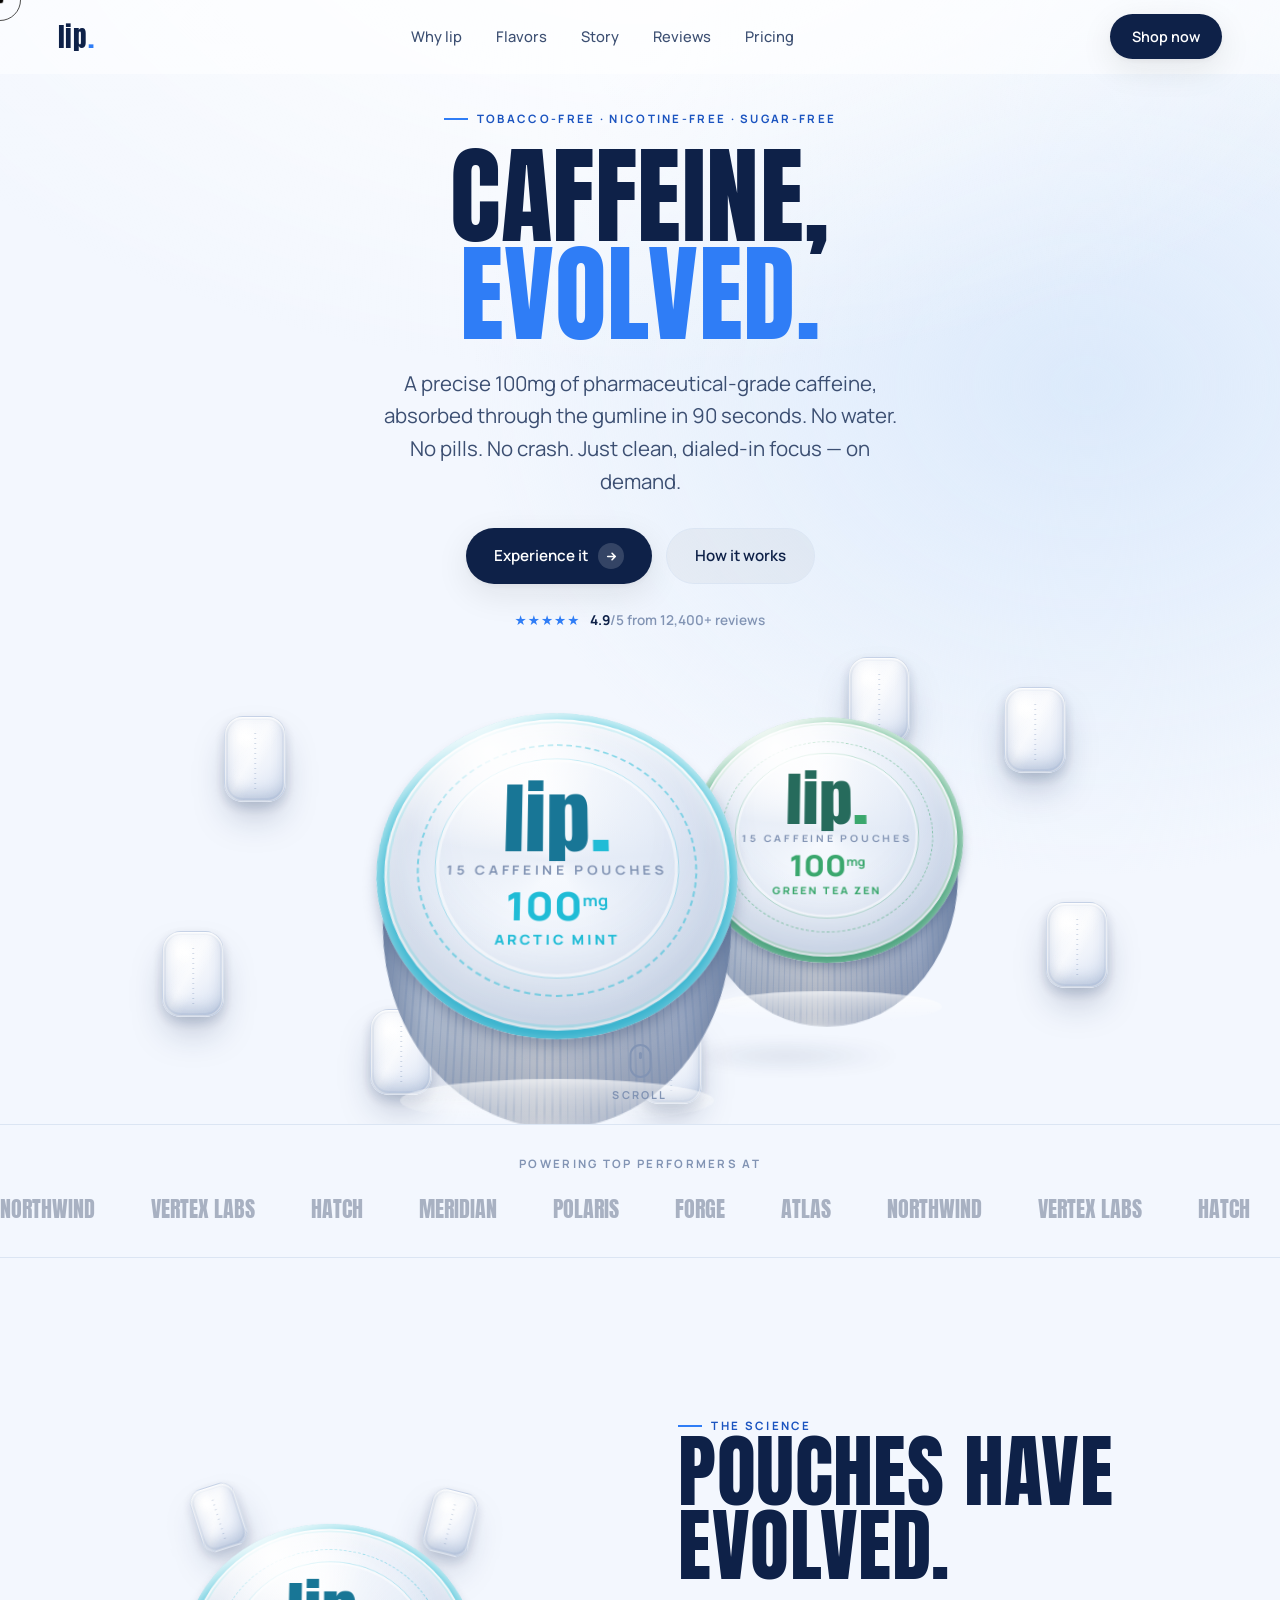
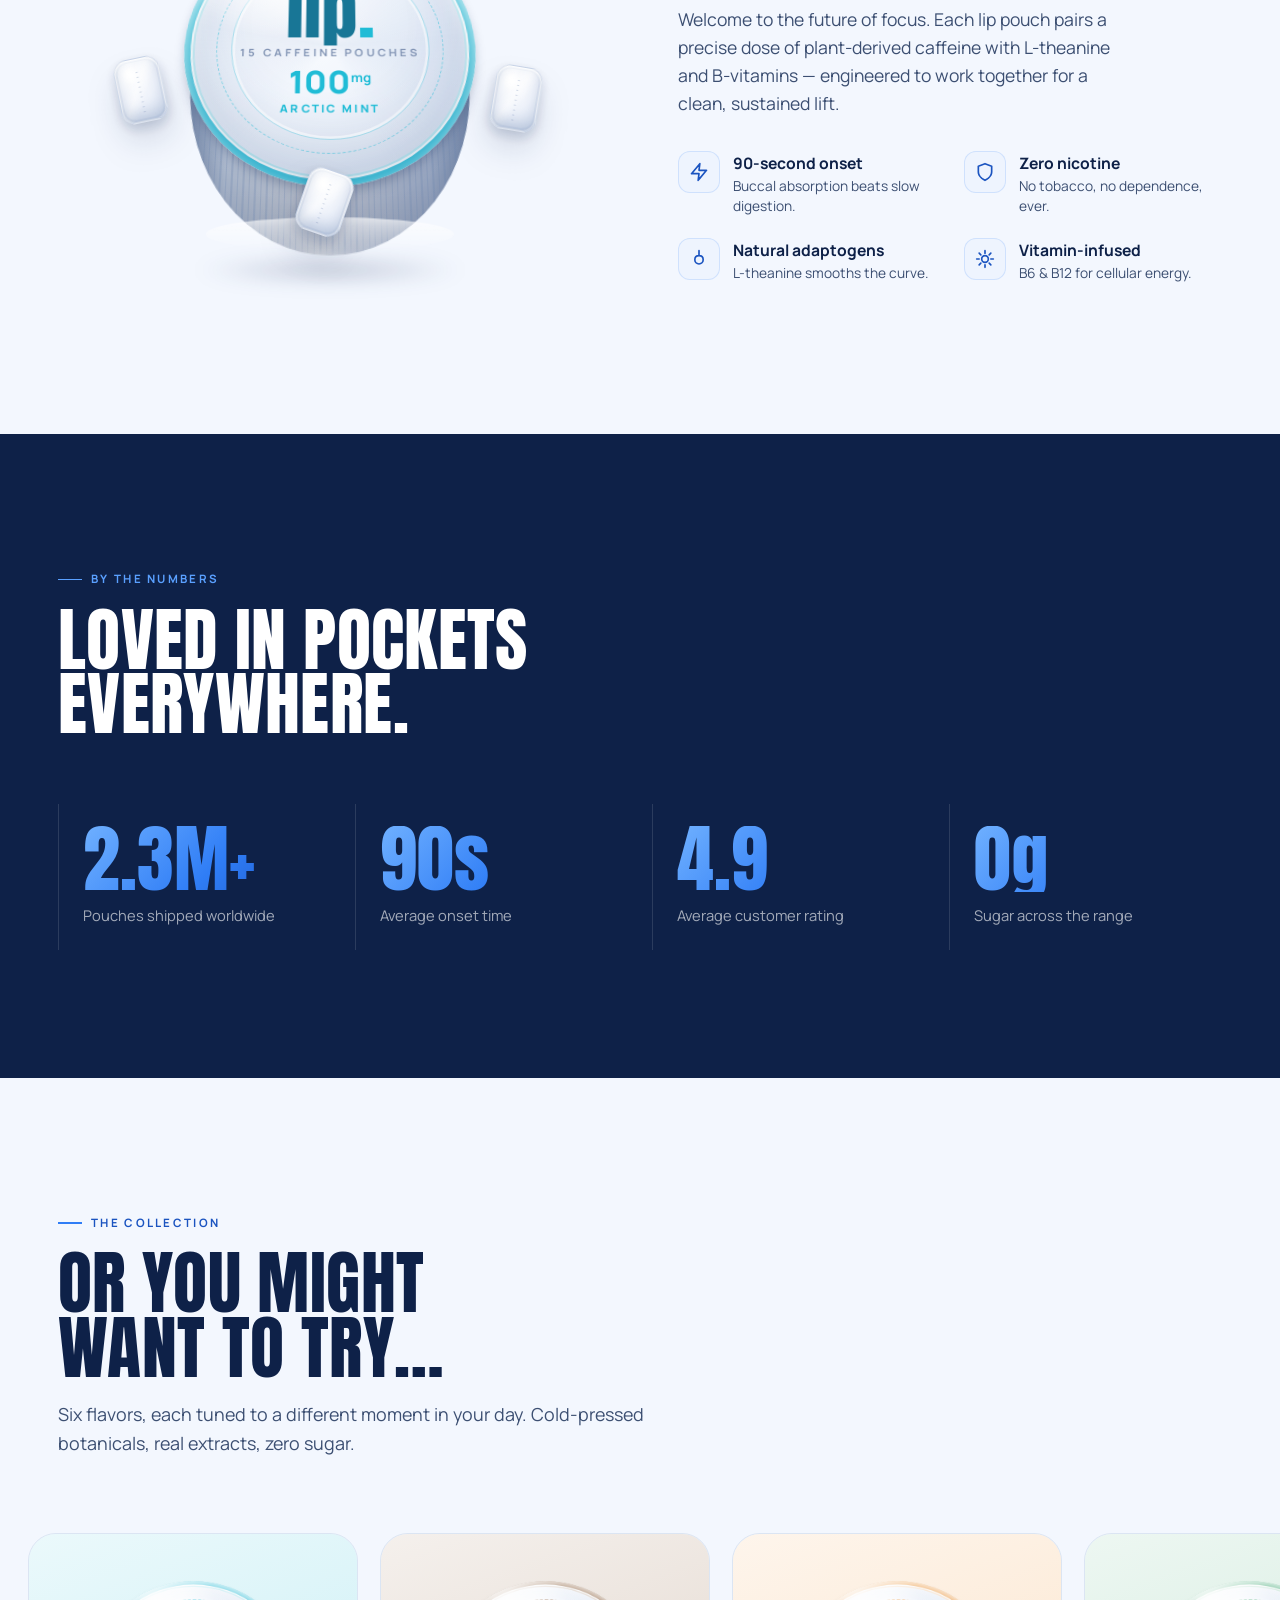
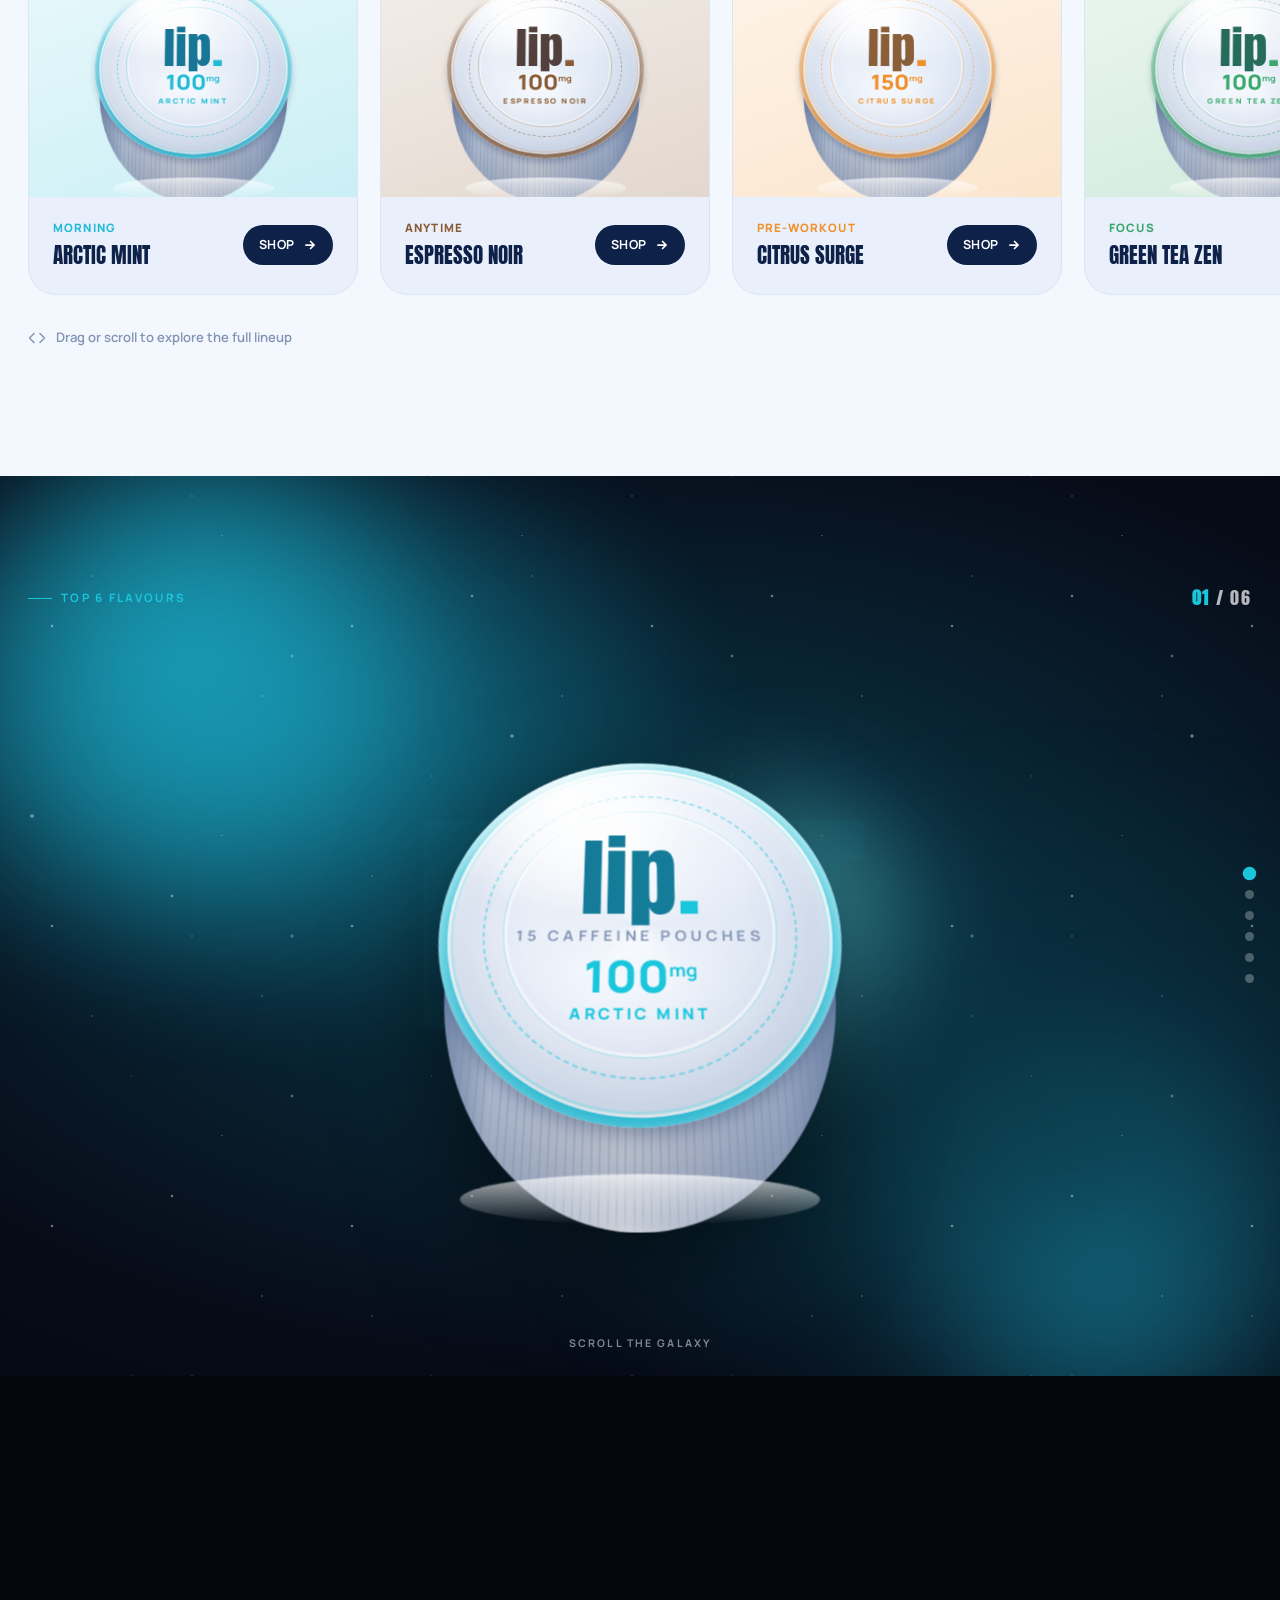
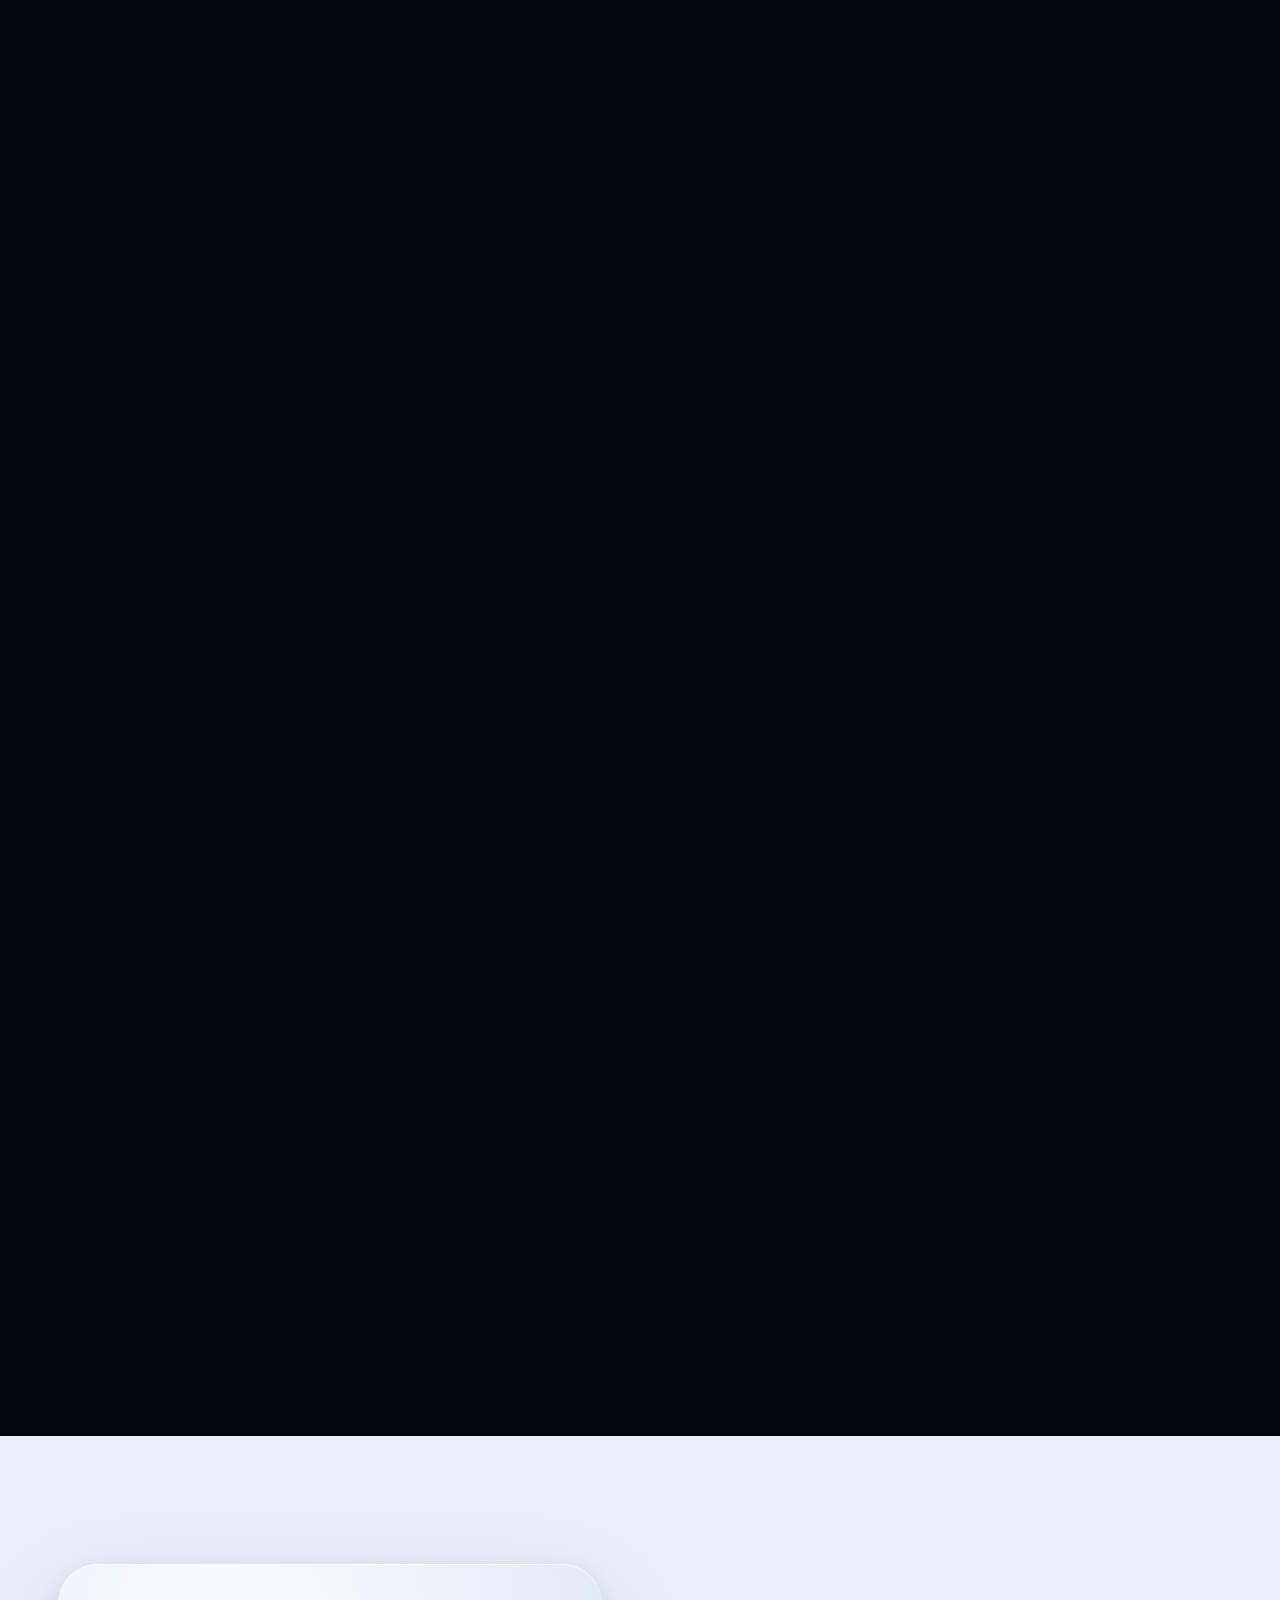
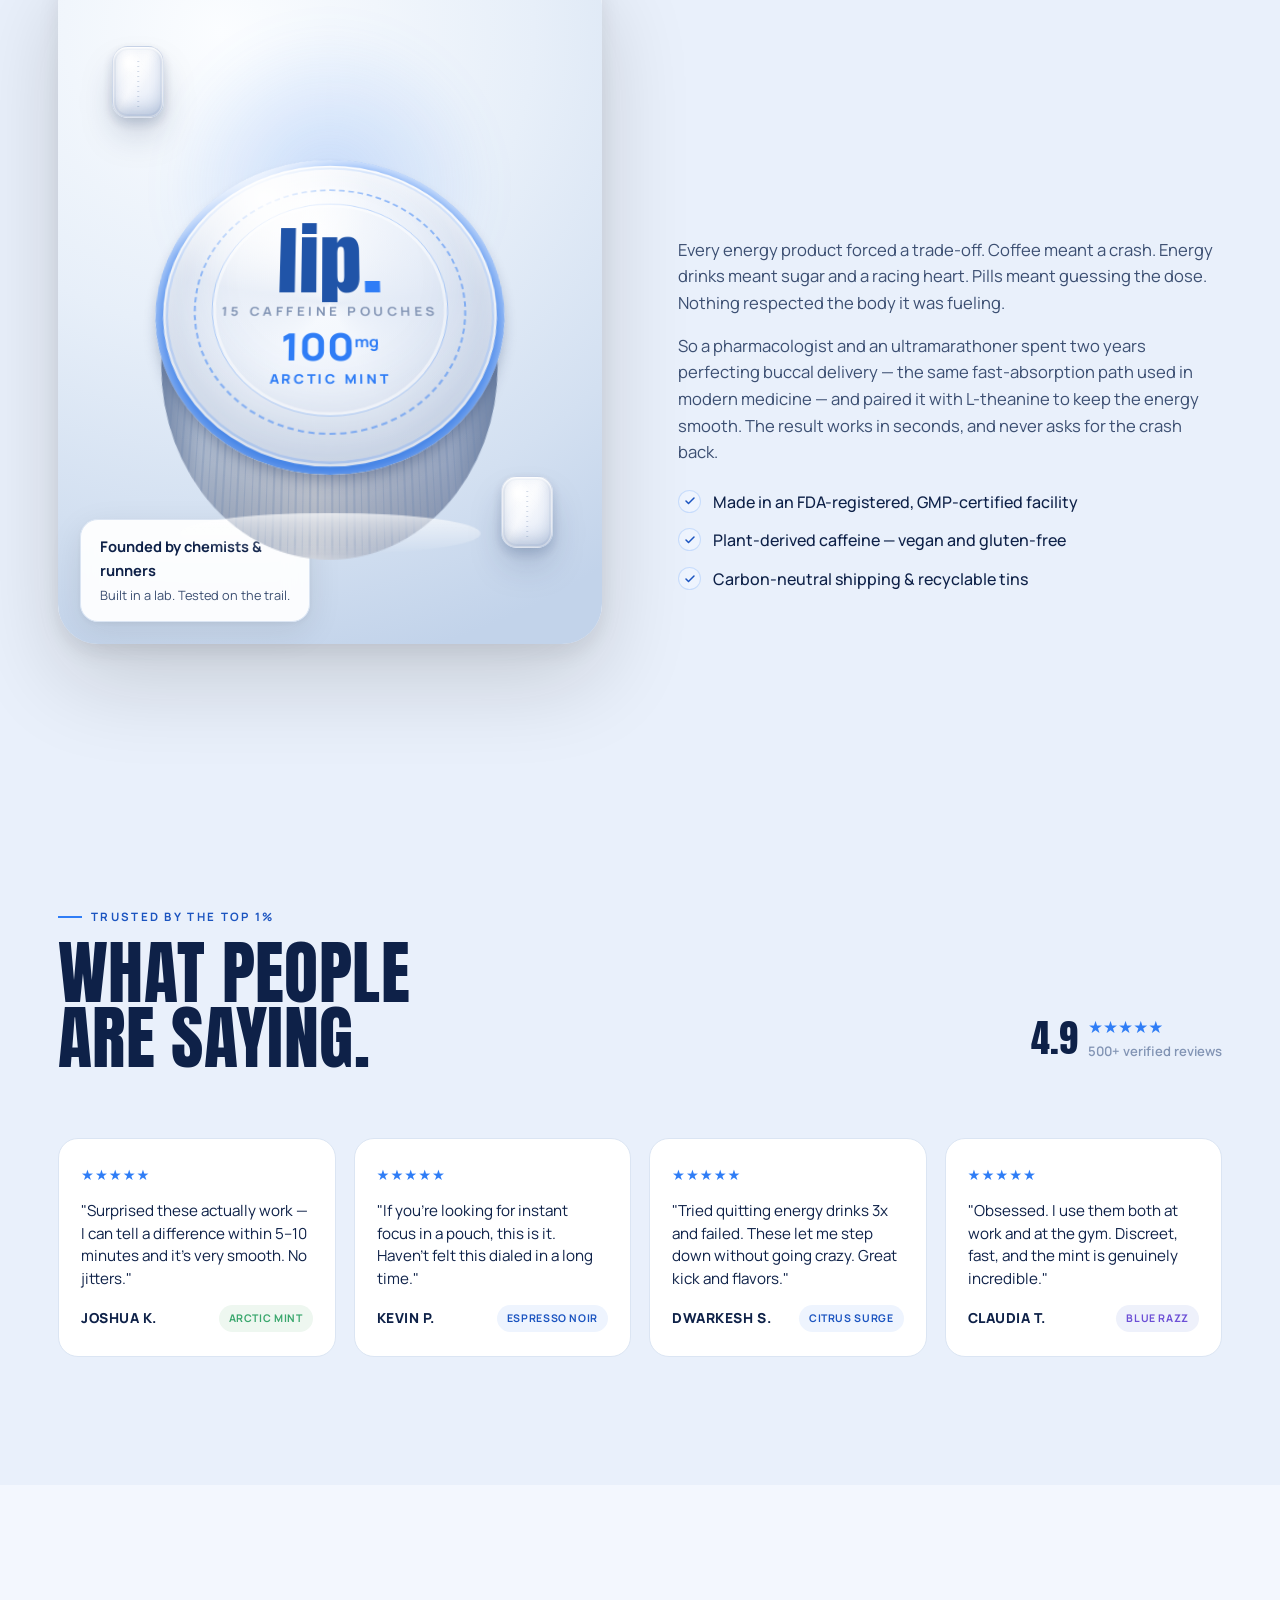
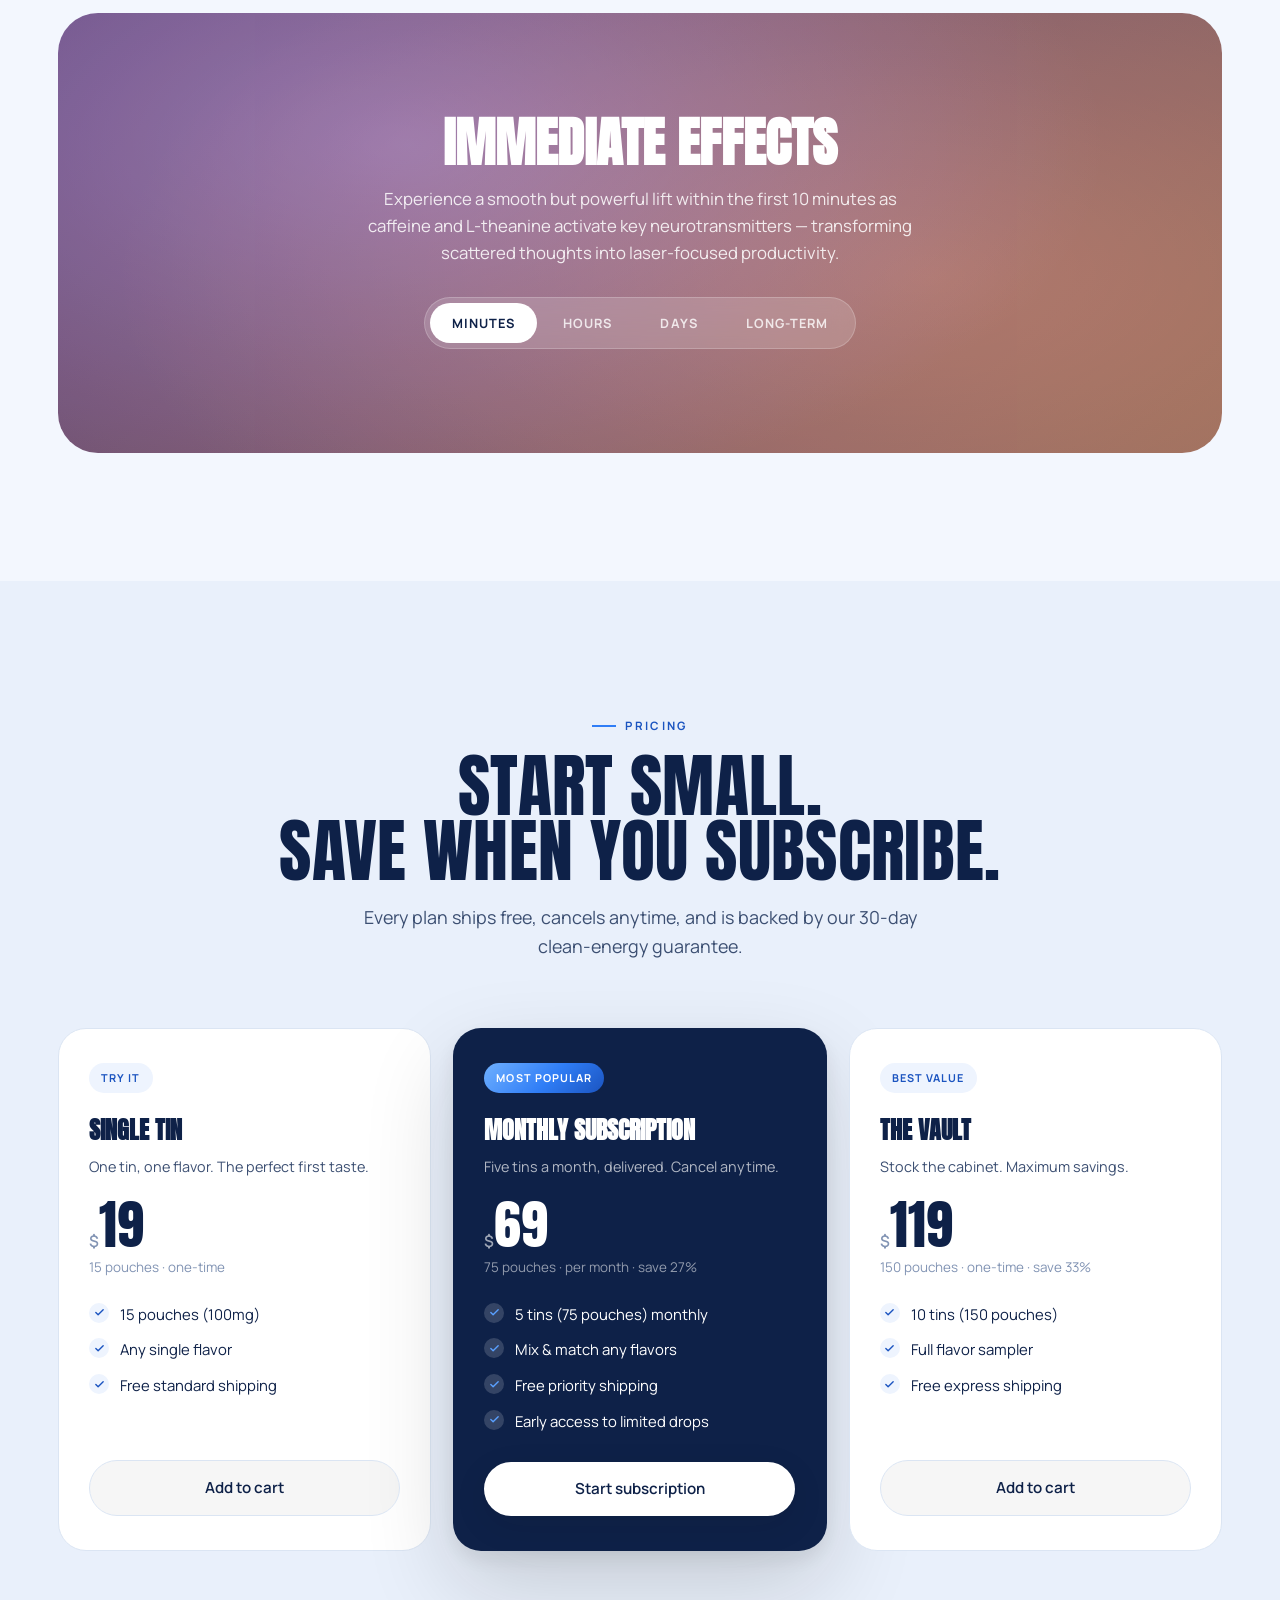
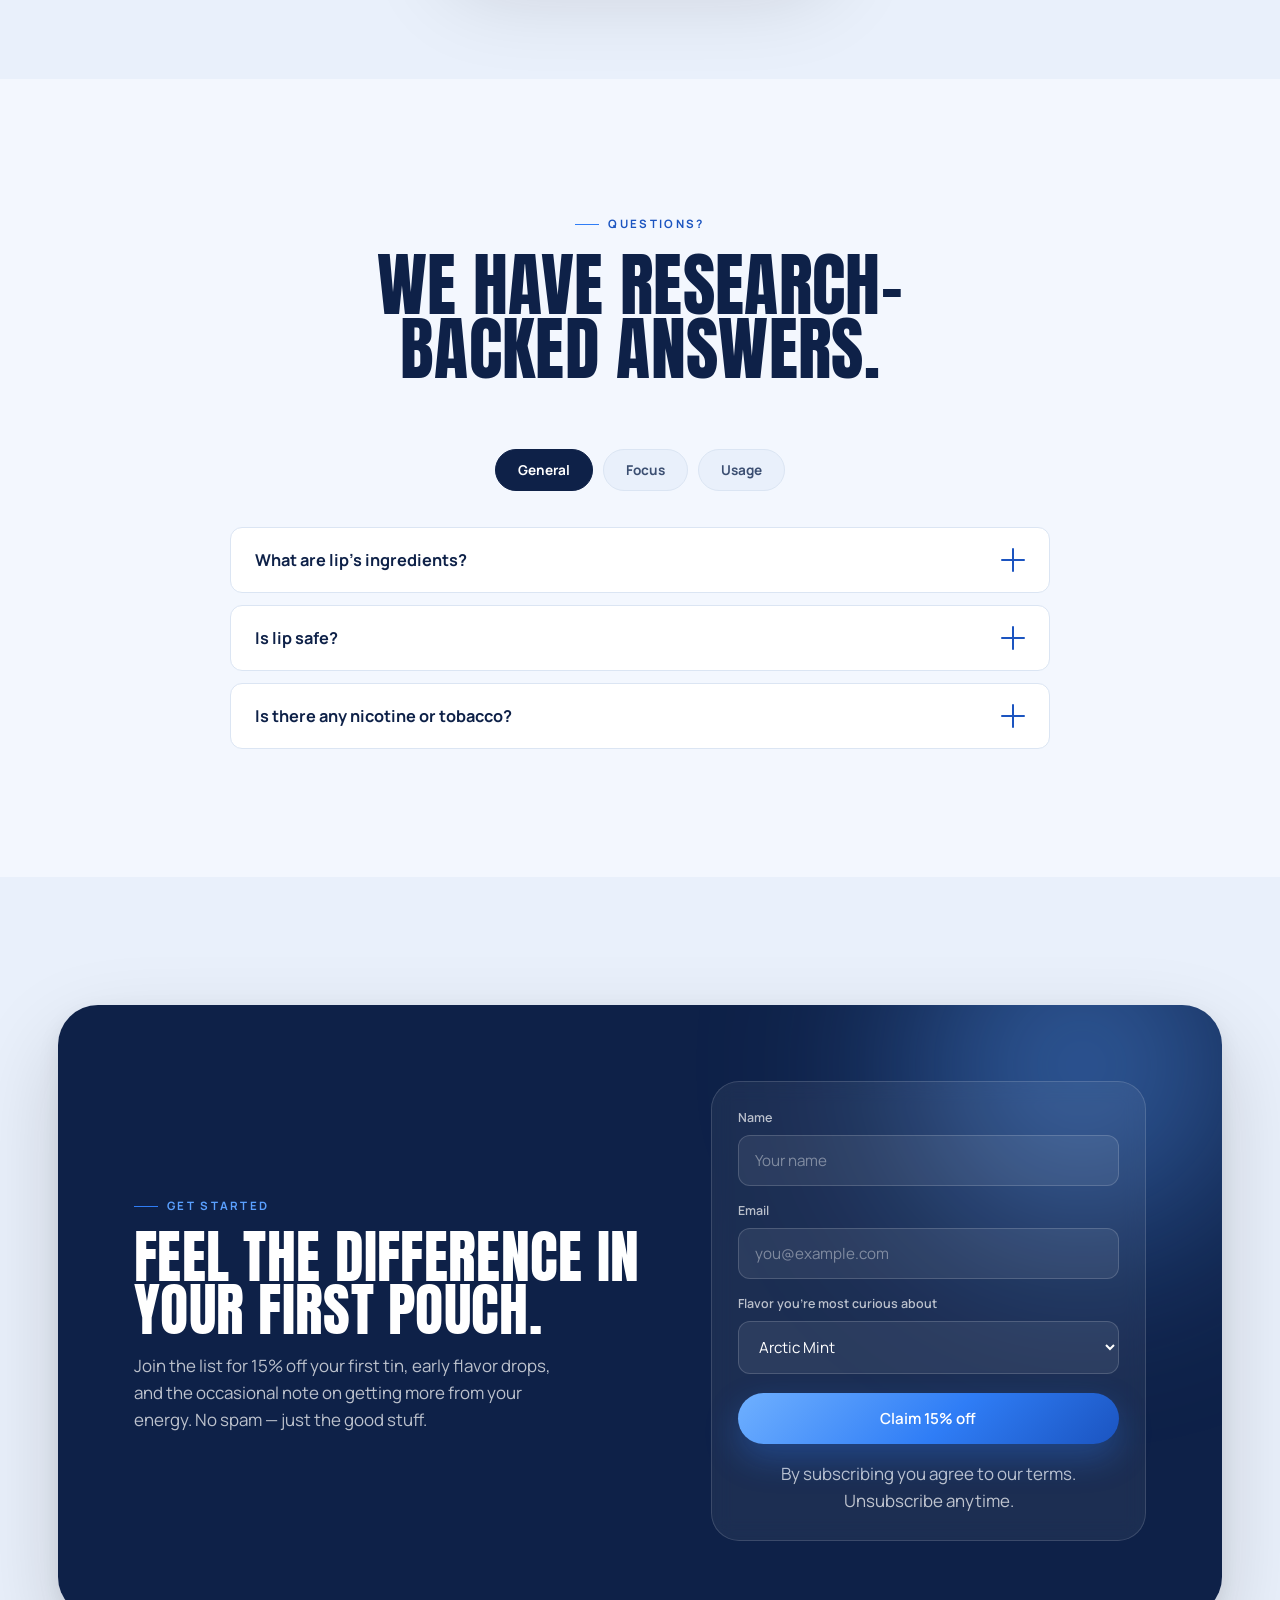
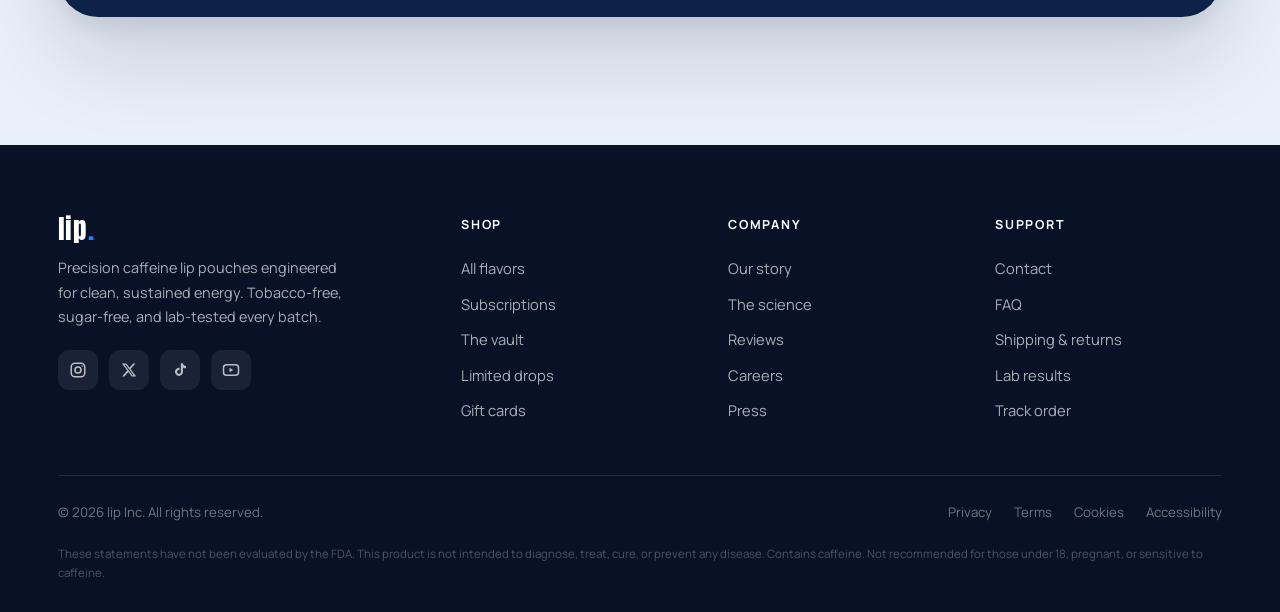
==== index.html @ 89a9cf0e "Revert to round 3D tin; only galaxy can rotates; richer galaxy Drop the cuboid box and restore the r" ====
<!DOCTYPE html>
<html lang="en">
<head>
<meta charset="UTF-8" />
<meta name="viewport" content="width=device-width, initial-scale=1.0" />
<meta name="description" content="lip — premium tobacco-free, nicotine-free caffeine lip pouches engineered for clean, sustained focus. Fast buccal absorption, zero crash." />
<meta name="theme-color" content="#ffffff" />
<title>lip — Caffeine, evolved.</title>

<link rel="preconnect" href="https://fonts.googleapis.com" />
<link rel="preconnect" href="https://fonts.gstatic.com" crossorigin />
<link href="https://fonts.googleapis.com/css2?family=Anton&family=Manrope:wght@300;400;500;600;700;800&display=swap" rel="stylesheet" />

<style>
/* ============================================================ TOKENS */
:root{
  --flavor:#2f7df6;       /* default can flavour (overridden per product) */
  --bg:#f3f7fe;           /* lightest cool blue-white */
  --bg-soft:#e9f0fb;
  --bg-mute:#dfe8f6;
  --surface:#ffffff;
  --ink:#0e2148;          /* deep cool blue text */
  --ink-2:#3c4f72;
  --ink-3:#8294b4;
  --line:#dbe5f3;
  --line-2:#c8d6ec;

  --accent:#2f7df6;       /* cool electric blue */
  --accent-2:#5aa0ff;
  --accent-deep:#1b54c0;
  --cream:#eef4fe;
  --mint:#3aa76d;
  --blue:#6c4fd6;
  --grad-accent:linear-gradient(135deg,#6fb0ff,#2f7df6 55%,#1b54c0);

  --shadow-sm:0 1px 2px rgba(15,15,15,.05),0 2px 8px rgba(15,15,15,.04);
  --shadow-md:0 10px 34px rgba(20,20,20,.09),0 2px 6px rgba(20,20,20,.05);
  --shadow-lg:0 36px 90px rgba(20,20,20,.16),0 8px 22px rgba(20,20,20,.08);
  --shadow-soft:0 40px 70px -30px rgba(40,30,10,.28);

  --r-sm:12px; --r-md:20px; --r-lg:28px; --r-xl:40px;
  --container:1220px;
  --ease:cubic-bezier(.22,.61,.36,1);
  --ease-out:cubic-bezier(.16,1,.3,1);
  --nav-h:74px;
}

/* ============================================================ RESET */
*,*::before,*::after{box-sizing:border-box;margin:0;padding:0}
html{-webkit-text-size-adjust:100%}
@media (prefers-reduced-motion:reduce){
  html{scroll-behavior:auto}
  *,*::before,*::after{animation-duration:.001ms!important;animation-iteration-count:1!important;transition-duration:.001ms!important}
}
body{
  font-family:'Manrope',system-ui,-apple-system,"Segoe UI",sans-serif;
  background:var(--bg);color:var(--ink);line-height:1.6;font-weight:400;
  -webkit-font-smoothing:antialiased;text-rendering:optimizeLegibility;overflow-x:hidden;
}
img{max-width:100%;display:block}
a{color:inherit;text-decoration:none}
button{font-family:inherit;cursor:pointer;border:none;background:none;color:inherit}
ul{list-style:none}
:focus-visible{outline:2px solid var(--accent);outline-offset:3px;border-radius:4px}

/* ============================================================ TYPE / UTIL */
.container{width:100%;max-width:var(--container);margin-inline:auto;padding-inline:28px}
.display{font-family:'Anton',Impact,sans-serif;font-weight:400;text-transform:uppercase;letter-spacing:.005em;line-height:.92}
.eyebrow{display:inline-flex;align-items:center;gap:9px;font-size:.72rem;font-weight:700;letter-spacing:.2em;text-transform:uppercase;color:var(--accent-deep)}
.eyebrow::before{content:"";width:24px;height:1.5px;background:var(--accent);display:inline-block}
.section{padding:clamp(76px,10vw,150px) 0;position:relative}
.section-head{max-width:780px;margin-bottom:clamp(38px,6vw,68px)}
.section-head h2{font-size:clamp(2.4rem,6vw,4.4rem);margin-top:18px}
.section-head p{font-size:clamp(1.02rem,1.4vw,1.18rem);color:var(--ink-2);margin-top:20px;max-width:600px}
.center{text-align:center;margin-inline:auto}

/* ============================================================ BUTTONS */
.btn{display:inline-flex;align-items:center;justify-content:center;gap:10px;padding:15px 28px;border-radius:100px;font-weight:600;font-size:.95rem;position:relative;transition:transform .4s var(--ease-out),box-shadow .4s var(--ease-out),background .4s,color .4s;will-change:transform}
.btn svg{transition:transform .4s var(--ease-out)}
.btn-dark{background:var(--ink);color:#fff;box-shadow:var(--shadow-md)}
.btn-dark:hover{transform:translateY(-3px);box-shadow:var(--shadow-lg)}
.btn-dark:hover svg{transform:translateX(4px)}
.btn-ghost{background:rgba(10,10,10,.035);color:var(--ink);border:1px solid var(--line)}
.btn-ghost:hover{transform:translateY(-3px);background:#fff;border-color:var(--line-2);box-shadow:var(--shadow-md)}
.btn-accent{background:var(--grad-accent);color:#fff;box-shadow:0 14px 34px rgba(47,125,246,.32)}
.btn-accent:hover{transform:translateY(-3px);box-shadow:0 20px 46px rgba(47,125,246,.42)}
.btn-light{background:#fff;color:var(--ink);box-shadow:var(--shadow-md)}
.btn-light:hover{transform:translateY(-3px);box-shadow:var(--shadow-lg)}
.arrow{display:inline-grid;place-items:center;width:26px;height:26px;border-radius:50%;background:rgba(255,255,255,.16)}
.btn-ghost .arrow,.btn-light .arrow{background:var(--ink);color:#fff}

/* ============================================================ PROGRESS + CURSOR */
#progress{position:fixed;top:0;left:0;height:3px;width:0%;background:var(--grad-accent);z-index:1000;box-shadow:0 0 12px rgba(47,125,246,.55)}
.cursor-dot,.cursor-ring{position:fixed;top:0;left:0;border-radius:50%;pointer-events:none;z-index:999;transform:translate(-50%,-50%);mix-blend-mode:difference}
.cursor-dot{width:7px;height:7px;background:#fff;transition:width .25s,height .25s}
.cursor-ring{width:42px;height:42px;border:1.5px solid rgba(255,255,255,.7);transition:width .3s var(--ease-out),height .3s var(--ease-out),background .3s,border-color .3s}
.cursor-ring.hover{width:64px;height:64px;background:rgba(255,255,255,.14);border-color:transparent}
.cursor-dot.hover{width:0;height:0}
@media (hover:none),(pointer:coarse){.cursor-dot,.cursor-ring{display:none}}

/* ============================================================ NAV */
.nav{position:fixed;inset:0 0 auto 0;height:var(--nav-h);z-index:900;display:flex;align-items:center;transition:height .4s var(--ease),background .4s var(--ease),box-shadow .4s var(--ease),border-color .4s;background:rgba(255,255,255,.5);backdrop-filter:blur(0);border-bottom:1px solid transparent}
.nav.scrolled{height:60px;background:rgba(255,255,255,.8);backdrop-filter:blur(18px) saturate(180%);-webkit-backdrop-filter:blur(18px) saturate(180%);border-bottom:1px solid var(--line);box-shadow:0 4px 24px rgba(20,20,20,.05)}
.nav .container{display:flex;align-items:center;justify-content:space-between;gap:24px}
.brand{font-family:'Anton',sans-serif;font-size:1.7rem;letter-spacing:.01em;text-transform:lowercase;display:flex;align-items:baseline;line-height:1}
.brand .d{color:var(--accent);margin-left:1px}
.nav-links{display:flex;align-items:center;gap:4px}
.nav-links a{padding:9px 15px;border-radius:100px;font-size:.92rem;font-weight:500;color:var(--ink-2);transition:color .3s,background .3s}
.nav-links a:hover{color:var(--ink);background:rgba(10,10,10,.05)}
.nav-actions{display:flex;align-items:center;gap:12px}
.nav-cta{padding:11px 22px;font-size:.9rem}
.hamburger{display:none;width:42px;height:42px;border-radius:11px;position:relative}
.hamburger span{position:absolute;left:11px;right:11px;height:2px;background:var(--ink);border-radius:2px;transition:transform .4s var(--ease),opacity .3s}
.hamburger span:nth-child(1){top:15px}.hamburger span:nth-child(2){top:21px}.hamburger span:nth-child(3){top:27px}
body.menu-open .hamburger span:nth-child(1){transform:translateY(6px) rotate(45deg)}
body.menu-open .hamburger span:nth-child(2){opacity:0}
body.menu-open .hamburger span:nth-child(3){transform:translateY(-6px) rotate(-45deg)}
.mobile-menu{position:fixed;inset:0;z-index:850;background:rgba(255,255,255,.97);backdrop-filter:blur(22px);display:flex;flex-direction:column;justify-content:center;padding:40px 32px;opacity:0;visibility:hidden;transition:opacity .45s var(--ease),visibility .45s}
body.menu-open .mobile-menu{opacity:1;visibility:visible}
.mobile-menu a{font-family:'Anton',sans-serif;text-transform:uppercase;font-size:2.4rem;padding:13px 0;border-bottom:1px solid var(--line);opacity:0;transform:translateY(20px);transition:opacity .5s var(--ease),transform .5s var(--ease),color .3s}
body.menu-open .mobile-menu a{opacity:1;transform:none}
body.menu-open .mobile-menu a:nth-child(1){transition-delay:.08s}
body.menu-open .mobile-menu a:nth-child(2){transition-delay:.14s}
body.menu-open .mobile-menu a:nth-child(3){transition-delay:.2s}
body.menu-open .mobile-menu a:nth-child(4){transition-delay:.26s}
body.menu-open .mobile-menu a:nth-child(5){transition-delay:.32s}
.mobile-menu a:hover{color:var(--accent-deep)}
.mobile-menu .btn{margin-top:30px;align-self:flex-start;font-family:'Manrope';text-transform:none;font-size:1rem}

/* ============================================================ LIP CAN (round 3D cylinder tin/puck) */
/* Each can is driven by a single --flavor colour. Sized by parent (width + aspect-ratio:1). */
.can{position:relative;width:100%;aspect-ratio:1;container-type:inline-size;transform:perspective(900px) rotateX(26deg);transform-origin:center 50%}
/* tall silver cylinder wall — thick & 3D, neutral (no coloured disc) */
.can-rim{position:absolute;left:3%;right:3%;top:5%;bottom:-22%;border-radius:50%;z-index:1;
  background:linear-gradient(180deg,transparent 34%,rgba(35,55,95,.14) 64%,rgba(28,46,84,.36) 92%,rgba(20,38,76,.2) 100%),linear-gradient(90deg,#7c90b1 0%,#d4dfee 14%,#ffffff 46%,#edf1f8 56%,#bdcae1 84%,#768bad 100%)}
.can-rim::before{content:"";position:absolute;inset:0;border-radius:50%;
  background:repeating-linear-gradient(90deg,rgba(110,135,175,.28) 0 .45cqw,transparent .45cqw 1.9cqw);
  -webkit-mask:linear-gradient(180deg,transparent 48%,#000 70%,#000 96%,transparent);mask:linear-gradient(180deg,transparent 48%,#000 70%,#000 96%,transparent)}
.can-rim::after{content:"";position:absolute;left:9%;right:9%;bottom:1.5cqw;height:9%;border-radius:50%;background:linear-gradient(180deg,rgba(255,255,255,.7),rgba(255,255,255,0))}
.can-lid{position:absolute;inset:0;border-radius:50%;overflow:hidden;z-index:2;
  background:conic-gradient(from 215deg,rgba(255,255,255,0),rgba(120,150,200,.12) 18%,rgba(255,255,255,0) 38%,rgba(120,150,200,.12) 64%,rgba(255,255,255,0) 84%),radial-gradient(circle at 37% 28%,#ffffff 0%,#f3f7fd 40%,#e4ebf6 70%,#cfdaec 100%);
  box-shadow:0 2.5cqw 4cqw -1cqw rgba(18,38,82,.34),inset 0 3cqw 8cqw rgba(255,255,255,.95),inset 0 -10cqw 22cqw rgba(55,85,135,.2),inset 0 0 0 2.2cqw var(--flavor),inset 0 0 0 2.9cqw rgba(255,255,255,.9),inset 0 0 0 3.6cqw color-mix(in srgb,var(--flavor) 32%,#fff)}
.can-lid .gloss{position:absolute;top:-18%;left:-10%;width:80%;height:64%;border-radius:50%;background:radial-gradient(circle,rgba(255,255,255,.95),transparent 64%);transform:rotate(-16deg);z-index:2}
.can-lid .ring{position:absolute;inset:11%;border-radius:50%;border:.6cqw dashed var(--flavor);opacity:.5}
.can-lid .ring2{position:absolute;inset:16%;border-radius:50%;border:.4cqw solid color-mix(in srgb,var(--flavor) 30%,transparent);box-shadow:inset 0 0 0 .9cqw rgba(255,255,255,.5)}
.can-label{position:absolute;inset:0;display:flex;flex-direction:column;align-items:center;justify-content:center;text-align:center;color:var(--ink);z-index:3;padding:0 6%}
.can-label .wm{font-family:'Anton',sans-serif;text-transform:lowercase;line-height:1;font-size:25cqw;color:color-mix(in srgb,var(--flavor) 55%,#0e2148)}
.can-label .wm .d{color:var(--flavor)}
.can-label .cap{font-size:3.9cqw;letter-spacing:.26em;text-transform:uppercase;font-weight:700;color:var(--ink-3);margin-top:.8cqw}
.can-label .dose{font-size:11.5cqw;font-weight:800;line-height:.9;margin-top:2.4cqw;color:var(--flavor)}
.can-label .dose span{font-size:.4em;vertical-align:super;font-weight:700}
.can-label .fl{margin-top:1.6cqw;font-size:3.9cqw;letter-spacing:.2em;text-transform:uppercase;font-weight:800;color:var(--flavor)}
/* gentle vertical float (no rotation) for non-galaxy cans */
@keyframes canfloat{0%,100%{transform:perspective(900px) rotateX(26deg) translateY(0)}50%{transform:perspective(900px) rotateX(26deg) translateY(-3cqw)}}

/* single floating pouch sachet — puffy 3D pillow */
.pouch{position:absolute;border-radius:30% / 22%;
  background:linear-gradient(118deg,transparent 30%,rgba(255,255,255,.5) 45%,transparent 60%),radial-gradient(120% 95% at 30% 22%,#ffffff 0%,#eef2fa 52%,#d2ddef 100%);
  box-shadow:0 20px 38px -10px rgba(20,42,85,.34),0 5px 12px rgba(20,42,85,.16),
    inset 0 2px 3px rgba(255,255,255,.95),inset 0 -7px 14px rgba(70,95,140,.22),
    inset 0 0 0 1px rgba(255,255,255,.6),inset 0 0 0 3px rgba(150,170,205,.14);
  border:1px solid rgba(80,110,160,.16);will-change:transform}
.pouch::before{content:"";position:absolute;top:9%;left:13%;width:48%;height:30%;border-radius:50%;
  background:radial-gradient(circle,rgba(255,255,255,.92),transparent 70%);filter:blur(.6px)}
.pouch::after{content:"";position:absolute;left:50%;top:14%;bottom:14%;width:1.5px;transform:translateX(-50%);
  background:repeating-linear-gradient(transparent 0 4px,rgba(80,110,160,.24) 4px 5px)}

/* ground shadow */
.ground{position:absolute;left:50%;transform:translateX(-50%);border-radius:50%;background:radial-gradient(ellipse,rgba(20,40,85,.26),transparent 68%);filter:blur(9px)}

/* ============================================================ HERO */
.hero{position:relative;min-height:100vh;display:flex;flex-direction:column;align-items:center;justify-content:flex-start;padding-top:calc(var(--nav-h) + 4vh);overflow:hidden}
.hero-bg{position:absolute;top:0;left:0;right:0;height:132%;z-index:-2;background:radial-gradient(120% 60% at 50% -8%,#ffffff 0%,rgba(255,255,255,0) 55%),radial-gradient(80% 55% at 85% 26%,#dceafb 0%,rgba(220,234,251,0) 60%),var(--bg)}
.hero-eyebrow{margin-bottom:20px}
.hero h1{font-size:clamp(2.8rem,8.4vw,6.6rem);text-align:center;max-width:13ch}
.hero h1 .amber{color:var(--accent)}
.hero .lead{font-size:clamp(1.05rem,1.6vw,1.28rem);color:var(--ink-2);max-width:540px;text-align:center;margin:24px auto 30px}
.hero-actions{display:flex;gap:14px;flex-wrap:wrap;justify-content:center}
.hero-trust{display:flex;align-items:center;gap:10px;margin-top:26px;color:var(--ink-3);font-size:.85rem;font-weight:600}
.hero-trust .stars{color:var(--accent);letter-spacing:1px}
.hero-trust b{color:var(--ink)}

/* hero product scene — fills the lower viewport */
.hero-scene{position:relative;width:100%;flex:1;min-height:min(54vh,520px);margin-top:6px}
.hero-stage{position:absolute;left:50%;top:50%;transform:translate(-50%,-50%);width:min(1040px,96vw);height:100%}
.hero-can{position:absolute;transform:translate(-50%,-50%)}
.hc-main{left:42%;top:46%;width:clamp(230px,33vw,360px);z-index:3;animation:drift 14s var(--ease-out) infinite}
.hc-side{left:68%;top:40%;width:clamp(165px,24vw,272px);z-index:1;animation:drift2 17s var(--ease-out) infinite}
.hero-ground{bottom:6%;left:40%;width:34%;height:5%;animation:ground-pulse 14s var(--ease-out) infinite}
.hero-ground-2{bottom:12%;left:64%;width:24%;height:4%;animation:ground-pulse 17s var(--ease-out) infinite;opacity:.7}
@keyframes bob{0%,100%{transform:translate(-50%,-50%)}50%{transform:translate(-50%,calc(-50% - 16px))}}
/* cans drift on a soft path — pure float, no rotation */
@keyframes drift{
  0%  {transform:translate(-50%,-50%) translate(0,0)}
  20% {transform:translate(-50%,-50%) translate(30px,-30px)}
  40% {transform:translate(-50%,-50%) translate(16px,-50px)}
  60% {transform:translate(-50%,-50%) translate(-28px,-34px)}
  80% {transform:translate(-50%,-50%) translate(-32px,-10px)}
  100%{transform:translate(-50%,-50%) translate(0,0)}
}
@keyframes drift2{
  0%  {transform:translate(-50%,-50%) translate(0,0)}
  25% {transform:translate(-50%,-50%) translate(-26px,-22px)}
  50% {transform:translate(-50%,-50%) translate(-14px,-46px)}
  75% {transform:translate(-50%,-50%) translate(28px,-26px)}
  100%{transform:translate(-50%,-50%) translate(0,0)}
}
@keyframes ground-pulse{0%,100%{transform:translateX(-50%) scale(1);opacity:.85}50%{transform:translateX(-50%) scale(.8);opacity:.5}}

/* hero floating pouches — swirl across the scene */
.hero-scene .pouch{width:clamp(40px,5vw,62px);aspect-ratio:.72}
.hp1{left:10%;top:16%;animation:swirl1 9s var(--ease-out) infinite}
.hp2{right:9%;top:10%;animation:swirl2 11s var(--ease-out) infinite}
.hp3{left:4%;bottom:22%;animation:swirl3 8.5s var(--ease-out) infinite}
.hp4{right:5%;bottom:28%;animation:swirl1 10s var(--ease-out) infinite .6s}
.hp5{left:24%;bottom:6%;animation:swirl2 9.5s var(--ease-out) infinite .3s}
.hp6{right:24%;top:4%;animation:swirl3 11.5s var(--ease-out) infinite .9s}
.hp7{left:50%;bottom:4%;animation:swirl1 10.5s var(--ease-out) infinite 1.1s}
.hp8{right:40%;bottom:34%;animation:swirl2 12s var(--ease-out) infinite 1.4s}
@keyframes swirl1{0%,100%{transform:translate(0,0) rotate(-14deg)}33%{transform:translate(26px,-30px) rotate(6deg)}66%{transform:translate(-14px,-48px) rotate(-8deg)}}
@keyframes swirl2{0%,100%{transform:translate(0,0) rotate(16deg)}33%{transform:translate(-30px,-26px) rotate(-6deg)}66%{transform:translate(16px,-44px) rotate(10deg)}}
@keyframes swirl3{0%,100%{transform:translate(0,0) rotate(8deg)}33%{transform:translate(22px,-40px) rotate(-10deg)}66%{transform:translate(-24px,-18px) rotate(12deg)}}

.scroll-hint{position:absolute;bottom:20px;left:50%;transform:translateX(-50%);display:flex;flex-direction:column;align-items:center;gap:8px;color:var(--ink-3);font-size:.68rem;letter-spacing:.2em;text-transform:uppercase;font-weight:700;z-index:3}
.scroll-hint .mouse{width:22px;height:34px;border:2px solid var(--ink-3);border-radius:12px;position:relative}
.scroll-hint .mouse::after{content:"";position:absolute;top:6px;left:50%;transform:translateX(-50%);width:3px;height:7px;background:var(--ink-3);border-radius:2px;animation:scrolly 1.6s infinite}
@keyframes scrolly{0%{opacity:0;transform:translate(-50%,0)}40%{opacity:1}80%{opacity:0;transform:translate(-50%,10px)}}

/* hero load entrance */
.reveal-up{opacity:0;transform:translateY(28px)}
.hero.loaded .reveal-up{animation:heroIn .9s var(--ease-out) forwards}
.hero.loaded .reveal-up.d1{animation-delay:.12s}
.hero.loaded .reveal-up.d2{animation-delay:.24s}
.hero.loaded .reveal-up.d3{animation-delay:.36s}
.hero.loaded .reveal-up.d4{animation-delay:.48s}
.hero.loaded .hero-scene{animation:sceneIn 1.1s var(--ease-out) .4s both}
@keyframes heroIn{to{opacity:1;transform:none}}
@keyframes sceneIn{from{opacity:0;transform:translateY(40px) scale(.96)}to{opacity:1;transform:none}}

/* ============================================================ LOGO MARQUEE */
.marquee{border-block:1px solid var(--line);background:var(--bg);padding:30px 0;overflow:hidden}
.marquee .label{text-align:center;font-size:.72rem;font-weight:700;letter-spacing:.2em;text-transform:uppercase;color:var(--ink-3);margin-bottom:18px}
.marquee-track{display:flex;gap:56px;width:max-content;animation:scrollx 30s linear infinite;align-items:center}
.marquee:hover .marquee-track{animation-play-state:paused}
@keyframes scrollx{to{transform:translateX(-50%)}}
.marquee-item{font-family:'Anton',sans-serif;text-transform:uppercase;font-size:1.4rem;color:var(--ink);opacity:.32;white-space:nowrap;transition:opacity .3s}
.marquee-item:hover{opacity:.7}

/* ============================================================ REVEAL */
[data-reveal]{opacity:0;transform:translateY(40px);transition:opacity .9s var(--ease-out),transform .9s var(--ease-out)}
[data-reveal].in{opacity:1;transform:none}
[data-reveal][data-d="1"]{transition-delay:.08s}
[data-reveal][data-d="2"]{transition-delay:.16s}
[data-reveal][data-d="3"]{transition-delay:.24s}
[data-reveal][data-d="4"]{transition-delay:.32s}
[data-reveal][data-d="5"]{transition-delay:.4s}

/* ============================================================ EVOLVED (features + orbiting pouches) */
.evolved{background:var(--bg);overflow:hidden}
.evolved .container{display:grid;grid-template-columns:1fr 1fr;gap:clamp(36px,6vw,80px);align-items:center}
.evolved-art{position:relative;aspect-ratio:1;max-width:520px;margin-inline:auto;width:100%}
.evolved-tin{position:absolute;left:50%;top:50%;transform:translate(-50%,-50%);width:56%;aspect-ratio:1;animation:bob 7s var(--ease) infinite;z-index:2}
.evolved-art .ground{bottom:4%;width:54%;height:30px}
.evolved-art .pouch{width:clamp(40px,9%,64px);aspect-ratio:.72}
.orb-pouch{left:50%;top:50%}
.evolved h2{font-size:clamp(2.6rem,6.5vw,5rem)}
.evolved .lead{font-size:1.1rem;color:var(--ink-2);margin:22px 0 8px;max-width:460px}
.evolved-feats{display:grid;grid-template-columns:1fr 1fr;gap:22px 28px;margin-top:34px}
.feat{display:flex;gap:13px;align-items:flex-start}
.feat .ic{width:42px;height:42px;border-radius:12px;background:var(--cream);color:var(--accent-deep);display:grid;place-items:center;flex-shrink:0;box-shadow:inset 0 0 0 1px rgba(47,125,246,.16);transition:transform .4s var(--ease-out),background .4s,color .4s}
.feat:hover .ic{transform:translateY(-3px) rotate(-4deg);background:var(--grad-accent);color:#fff}
.feat .t{font-weight:700;font-size:.98rem}
.feat .s{color:var(--ink-2);font-size:.86rem;line-height:1.45}

/* ============================================================ STORY */
.story{background:var(--bg-soft);overflow:hidden}
.story .container{display:grid;grid-template-columns:1fr 1fr;gap:clamp(40px,6vw,84px);align-items:center}
.story-visual{position:relative}
.story-stage{position:relative;border-radius:var(--r-xl);aspect-ratio:4/5;overflow:hidden;display:grid;place-items:center;font-size:clamp(10px,2vw,15px);background:radial-gradient(125% 95% at 30% 10%,#fbfdff,#e7eff9 46%,#d3e0f1 78%,#c2d3ea 100%);box-shadow:var(--shadow-lg),inset 0 1px 0 rgba(255,255,255,.7)}
.story-stage::before{content:"";position:absolute;width:62%;aspect-ratio:1;border-radius:50%;background:radial-gradient(circle,color-mix(in srgb,var(--accent) 22%,transparent),transparent 68%);filter:blur(20px);top:8%}
.story-stage .can{width:64%;z-index:2;animation:canfloat 6s ease-in-out infinite}
.story-stage .pouch{width:clamp(34px,4.4vw,52px);aspect-ratio:.72;z-index:3}
.story-stage .sp1{top:12%;left:10%;animation:swirl1 8s var(--ease-out) infinite}
.story-stage .sp2{bottom:14%;right:9%;animation:swirl2 9s var(--ease-out) infinite .5s}
.story-tag{position:absolute;bottom:22px;left:22px;background:rgba(255,255,255,.92);backdrop-filter:blur(12px);border:1px solid var(--line);border-radius:18px;padding:15px 19px;box-shadow:var(--shadow-md);max-width:230px}
.story-tag .t{font-weight:700;font-size:.92rem}
.story-tag .s{color:var(--ink-2);font-size:.8rem;margin-top:3px}
.story h2{font-size:clamp(2.2rem,5vw,3.6rem);margin:16px 0 20px}
.story p{color:var(--ink-2);font-size:1.04rem;margin-bottom:16px}
.story-list{display:grid;gap:13px;margin-top:24px}
.story-list li{display:flex;gap:12px;align-items:flex-start;font-weight:500}
.story-list .chk{width:23px;height:23px;border-radius:50%;background:var(--cream);color:var(--accent-deep);display:grid;place-items:center;flex-shrink:0;box-shadow:inset 0 0 0 1px rgba(47,125,246,.2)}

/* ============================================================ STATS */
.stats{background:var(--ink);color:#fff}
.stats .eyebrow{color:var(--accent-2)}.stats .eyebrow::before{background:var(--accent-2)}
.stat-grid{display:grid;grid-template-columns:repeat(4,1fr);gap:24px}
.stat{padding-left:24px;border-left:1px solid rgba(255,255,255,.12);padding-block:22px}
.stat .num{font-family:'Anton',sans-serif;font-size:clamp(3rem,6vw,4.6rem);line-height:.9;background:var(--grad-accent);-webkit-background-clip:text;background-clip:text;color:transparent}
.stat .lbl{color:rgba(255,255,255,.62);font-size:.92rem;margin-top:12px}

/* ============================================================ SHOWCASE (horizontal) */
.showcase{background:var(--bg)}
.h-scroll-wrap{position:relative}
.h-track{display:flex;gap:22px;padding:8px 28px 26px;overflow-x:auto;scroll-snap-type:x mandatory;scrollbar-width:none}
.h-track::-webkit-scrollbar{display:none}
.pcard{scroll-snap-align:center;flex:0 0 min(330px,76vw);border-radius:var(--r-lg);background:var(--bg-soft);border:1px solid var(--line);overflow:hidden;transition:transform .5s var(--ease-out),box-shadow .5s var(--ease-out)}
.pcard:hover{transform:translateY(-8px);box-shadow:var(--shadow-lg)}
.pcard{--flavor:#2f7df6}
.pcard .top{aspect-ratio:1.25/1;display:grid;place-items:center;position:relative;overflow:hidden;background:linear-gradient(160deg,color-mix(in srgb,var(--flavor) 9%,#fff),color-mix(in srgb,var(--flavor) 24%,#fff))}
.pcard .top .can{width:60%;animation:canfloat 5s ease-in-out infinite}
.pcard:nth-child(2) .top .can{animation-duration:5.6s;animation-delay:-1.4s}
.pcard:nth-child(3) .top .can{animation-duration:4.6s;animation-delay:-.7s}
.pcard:nth-child(4) .top .can{animation-duration:5.2s;animation-delay:-2.4s}
.pcard:nth-child(5) .top .can{animation-duration:6s;animation-delay:-.4s}
.pcard:nth-child(6) .top .can{animation-duration:4.8s;animation-delay:-1.9s}
.pcard:nth-child(7) .top .can{animation-duration:5.4s;animation-delay:-2.8s}
.pcard:nth-child(8) .top .can{animation-duration:5s;animation-delay:-1.1s}
.pcard:nth-child(9) .top .can{animation-duration:5.8s;animation-delay:-2.2s}
.pcard .bot{padding:22px 24px;display:flex;align-items:center;justify-content:space-between;gap:12px}
.pcard .bot .fl{font-size:.72rem;font-weight:800;letter-spacing:.1em;text-transform:uppercase;color:var(--flavor)}
.pcard .bot .nm{font-family:'Anton',sans-serif;text-transform:uppercase;font-size:1.3rem;margin-top:2px}
.pcard .shop{display:inline-flex;align-items:center;gap:8px;background:var(--ink);color:#fff;padding:10px 16px;border-radius:100px;font-size:.78rem;font-weight:700;letter-spacing:.05em;text-transform:uppercase;transition:transform .35s var(--ease-out)}
.pcard:hover .shop{transform:translateX(3px)}
.h-hint{display:flex;align-items:center;gap:10px;color:var(--ink-3);font-size:.82rem;font-weight:600;padding:0 28px;margin-top:6px}

/* ============================================================ TESTIMONIALS */
.testi{background:var(--bg-soft)}
.testi-grid{display:grid;grid-template-columns:repeat(4,1fr);gap:18px}
.quote{background:#fff;border:1px solid var(--line);border-radius:var(--r-md);padding:24px 22px;display:flex;flex-direction:column;gap:14px;transition:transform .5s var(--ease-out),box-shadow .5s var(--ease-out)}
.quote:hover{transform:translateY(-6px);box-shadow:var(--shadow-md)}
.quote .stars{color:var(--accent);font-size:.9rem;letter-spacing:1px}
.quote p{font-size:.95rem;color:var(--ink);line-height:1.5}
.quote .who{display:flex;align-items:center;justify-content:space-between;gap:10px;margin-top:auto}
.quote .nm{font-weight:800;font-size:.86rem;text-transform:uppercase;letter-spacing:.04em}
.quote .tag{font-size:.66rem;font-weight:700;letter-spacing:.06em;text-transform:uppercase;padding:5px 10px;border-radius:100px;background:var(--cream);color:var(--accent-deep)}
.testi-rating{display:flex;align-items:center;gap:10px;margin-bottom:8px}
.testi-rating .big{font-family:'Anton',sans-serif;font-size:2.4rem;line-height:1}
.testi-rating .stars{color:var(--accent);font-size:1.05rem}
.testi-rating small{color:var(--ink-3);font-size:.82rem;font-weight:600;display:block}

/* ============================================================ EFFECTS (timeline) */
.effects{background:var(--bg)}
.fx-banner{border-radius:var(--r-xl);overflow:hidden;position:relative;color:#fff;min-height:440px;display:flex;flex-direction:column;align-items:center;justify-content:center;text-align:center;padding:clamp(40px,7vw,80px) 28px;transition:background 1s var(--ease)}
.fx-banner .glow{position:absolute;inset:0;z-index:0;opacity:.9;background:radial-gradient(60% 80% at 30% 30%,#caa6ff66,transparent),radial-gradient(70% 90% at 75% 60%,#ff9e6e55,transparent),linear-gradient(135deg,#5a3a72,#8a5a4a)}
.fx-banner>*{position:relative;z-index:1}
.fx-banner h3{font-family:'Anton',sans-serif;text-transform:uppercase;font-size:clamp(2rem,5vw,3.4rem);line-height:.95}
.fx-banner p{max-width:560px;margin:18px auto 0;color:rgba(255,255,255,.86);font-size:1.05rem;min-height:3.2em;transition:opacity .4s}
.fx-tabs{display:inline-flex;gap:4px;background:rgba(255,255,255,.16);backdrop-filter:blur(10px);border:1px solid rgba(255,255,255,.2);border-radius:100px;padding:5px;margin-top:30px}
.fx-tabs button{padding:11px 22px;border-radius:100px;font-size:.8rem;font-weight:700;letter-spacing:.08em;text-transform:uppercase;color:rgba(255,255,255,.8);transition:background .35s,color .35s}
.fx-tabs button.active{background:#fff;color:var(--ink)}

/* ============================================================ PRICING */
.pricing{background:var(--bg-soft)}
.price-grid{display:grid;grid-template-columns:repeat(3,1fr);gap:22px;align-items:stretch}
.plan{border:1px solid var(--line);border-radius:var(--r-lg);padding:34px 30px;background:#fff;display:flex;flex-direction:column;transition:transform .5s var(--ease-out),box-shadow .5s var(--ease-out)}
.plan:hover{transform:translateY(-8px);box-shadow:var(--shadow-lg)}
.plan.featured{background:var(--ink);color:#fff;border-color:transparent;box-shadow:var(--shadow-lg)}
.plan .pill{align-self:flex-start;font-size:.68rem;font-weight:700;letter-spacing:.1em;text-transform:uppercase;padding:6px 12px;border-radius:100px;background:var(--cream);color:var(--accent-deep);margin-bottom:18px}
.plan.featured .pill{background:var(--grad-accent);color:#fff}
.plan h3{font-family:'Anton',sans-serif;text-transform:uppercase;font-size:1.5rem}
.plan .desc{color:var(--ink-2);font-size:.9rem;margin:6px 0 22px}
.plan.featured .desc{color:rgba(255,255,255,.68)}
.plan .price{font-family:'Anton',sans-serif;font-size:3.4rem;line-height:.9}
.plan .price small{font-size:1rem;font-weight:600;color:var(--ink-3);font-family:'Manrope'}
.plan.featured .price small{color:rgba(255,255,255,.6)}
.plan .per{color:var(--ink-3);font-size:.84rem;margin-top:8px}
.plan.featured .per{color:rgba(255,255,255,.55)}
.plan ul{display:grid;gap:12px;margin:24px 0 28px}
.plan li{display:flex;gap:11px;align-items:flex-start;font-size:.93rem}
.plan li .chk{width:20px;height:20px;border-radius:50%;background:var(--cream);color:var(--accent-deep);display:grid;place-items:center;flex-shrink:0}
.plan.featured li .chk{background:rgba(255,255,255,.16);color:var(--accent-2)}
.plan .btn{width:100%;margin-top:auto}

/* ============================================================ FAQ */
.faq{background:var(--bg)}
.faq .tabs{display:flex;gap:10px;justify-content:center;margin-bottom:36px;flex-wrap:wrap}
.faq .tabs button{padding:11px 22px;border-radius:100px;font-weight:700;font-size:.85rem;background:var(--bg-soft);color:var(--ink-2);border:1px solid var(--line);transition:background .3s,color .3s}
.faq .tabs button.active{background:var(--ink);color:#fff;border-color:var(--ink)}
.faq-list{max-width:820px;margin-inline:auto;display:grid;gap:12px}
.acc{border:1px solid var(--line);border-radius:var(--r-sm);background:#fff;overflow:hidden;transition:box-shadow .4s,border-color .4s}
.acc.open{box-shadow:var(--shadow-md);border-color:var(--line-2)}
.acc-q{width:100%;display:flex;align-items:center;justify-content:space-between;gap:16px;padding:20px 24px;font-weight:700;font-size:1.02rem;text-align:left}
.acc-q .pm{width:24px;height:24px;flex-shrink:0;position:relative}
.acc-q .pm::before,.acc-q .pm::after{content:"";position:absolute;background:var(--accent-deep);border-radius:2px;transition:transform .4s var(--ease)}
.acc-q .pm::before{left:0;right:0;top:11px;height:2px}
.acc-q .pm::after{top:0;bottom:0;left:11px;width:2px}
.acc.open .pm::after{transform:scaleY(0)}
.acc-a{max-height:0;overflow:hidden;transition:max-height .45s var(--ease)}
.acc-a p{padding:0 24px 22px;color:var(--ink-2);font-size:.97rem}

/* ============================================================ CTA */
.cta{background:var(--bg-soft)}
.cta-box{border-radius:var(--r-xl);padding:clamp(40px,7vw,76px);background:var(--ink);color:#fff;position:relative;overflow:hidden;box-shadow:var(--shadow-lg)}
.cta-box .glow{position:absolute;width:520px;height:520px;border-radius:50%;filter:blur(80px);background:radial-gradient(circle,#5aa0ff99,transparent 70%);top:-200px;right:-120px}
.cta-box .inner{position:relative;z-index:1;display:grid;grid-template-columns:1.1fr .9fr;gap:46px;align-items:center}
.cta-box h2{font-size:clamp(2.2rem,5vw,3.6rem)}
.cta-box p{color:rgba(255,255,255,.72);margin-top:16px;font-size:1.06rem;max-width:420px}
.cta-form{background:rgba(255,255,255,.06);border:1px solid rgba(255,255,255,.14);border-radius:var(--r-lg);padding:26px;backdrop-filter:blur(10px)}
.cta-form label{display:block;font-size:.78rem;font-weight:600;color:rgba(255,255,255,.7);margin-bottom:7px}
.cta-form .field{margin-bottom:15px}
.cta-form input,.cta-form select{width:100%;padding:14px 16px;border-radius:12px;background:rgba(255,255,255,.07);border:1px solid rgba(255,255,255,.16);color:#fff;font-size:.95rem;font-family:inherit;transition:border-color .3s,background .3s}
.cta-form input::placeholder{color:rgba(255,255,255,.4)}
.cta-form input:focus,.cta-form select:focus{outline:none;border-color:var(--accent-2);background:rgba(255,255,255,.1)}
.cta-form select option{color:#000}
.cta-form .btn{width:100%;margin-top:4px}
.form-note{font-size:.76rem;color:rgba(255,255,255,.5);margin-top:12px;text-align:center}

/* ============================================================ FOOTER */
.footer{background:#081226;color:rgba(255,255,255,.66);padding:70px 0 30px}
.footer-top{display:grid;grid-template-columns:1.6fr 1fr 1fr 1fr;gap:40px;padding-bottom:46px;border-bottom:1px solid rgba(255,255,255,.1)}
.footer .brand{color:#fff;margin-bottom:14px}
.footer-blurb{max-width:300px;font-size:.9rem;line-height:1.7}
.footer h4{color:#fff;font-size:.78rem;letter-spacing:.14em;text-transform:uppercase;font-weight:700;margin-bottom:16px}
.footer-col a{display:block;padding:6px 0;font-size:.92rem;transition:color .3s,transform .3s}
.footer-col a:hover{color:var(--accent-2);transform:translateX(3px)}
.socials{display:flex;gap:11px;margin-top:20px}
.socials a{width:40px;height:40px;border-radius:11px;background:rgba(255,255,255,.07);display:grid;place-items:center;transition:background .3s,transform .3s,color .3s;color:rgba(255,255,255,.7)}
.socials a:hover{background:var(--grad-accent);color:#fff;transform:translateY(-3px)}
.footer-bot{display:flex;justify-content:space-between;align-items:center;gap:20px;padding-top:26px;flex-wrap:wrap;font-size:.83rem;color:rgba(255,255,255,.42)}
.footer-bot .legal{display:flex;gap:22px;flex-wrap:wrap}
.footer-bot a:hover{color:#fff}
.disclaimer{font-size:.72rem;color:rgba(255,255,255,.28);margin-top:22px;max-width:var(--container);line-height:1.6}

/* ============================================================ TOP 6 FLAVOURS — scroll-driven galaxy */
.flavors6{position:relative;height:640vh;background:#05070f}
.flv-sticky{position:sticky;top:0;height:100vh;overflow:hidden;display:grid;place-items:center;--flavor:#19c6dc;--neb1:#0a3a4a;--neb2:#16708a}
.flv-galaxy{position:absolute;inset:0;z-index:0;overflow:hidden;background:radial-gradient(125% 95% at 50% 46%,var(--neb1) 0%,#070b18 56%,#04060d 100%);transition:background 1s var(--ease)}
.flv-galaxy .neb{position:absolute;inset:-25%;background:radial-gradient(40% 40% at 30% 34%,var(--neb2),transparent 60%),radial-gradient(46% 46% at 72% 66%,var(--neb1),transparent 62%);filter:blur(36px);opacity:.85;animation:nebSpin 70s linear infinite;transition:background 1s var(--ease)}
/* bursts of flavour colour */
.flv-galaxy .burst{position:absolute;border-radius:50%;filter:blur(46px);mix-blend-mode:screen;transition:background 1s var(--ease)}
.flv-galaxy .b1{width:46vmax;height:46vmax;top:-12%;left:-8%;background:radial-gradient(circle,color-mix(in srgb,var(--flavor) 85%,transparent),transparent 66%);animation:burstPulse 7s ease-in-out infinite}
.flv-galaxy .b2{width:40vmax;height:40vmax;bottom:-14%;right:-6%;background:radial-gradient(circle,var(--neb2),transparent 66%);animation:burstPulse 9s ease-in-out infinite 1.2s}
.flv-galaxy .b3{width:30vmax;height:30vmax;top:30%;right:24%;background:radial-gradient(circle,color-mix(in srgb,var(--flavor) 70%,#fff),transparent 64%);animation:burstPulse 11s ease-in-out infinite .5s}
.flv-galaxy .stars,.flv-galaxy .stars2,.flv-galaxy .stars3{position:absolute;inset:-60%;background-repeat:repeat}
.flv-galaxy .stars{background-image:radial-gradient(1.7px 1.7px at 40px 60px,#fff,transparent),radial-gradient(1px 1px at 130px 160px,rgba(255,255,255,.85),transparent),radial-gradient(1.7px 1.7px at 220px 90px,#fff,transparent),radial-gradient(1px 1px at 300px 240px,rgba(255,255,255,.7),transparent),radial-gradient(2.2px 2.2px at 360px 150px,#fff,transparent),radial-gradient(1px 1px at 90px 300px,#fff,transparent),radial-gradient(1.4px 1.4px at 470px 80px,#fff,transparent);background-size:300px 300px;animation:spinStars 150s linear infinite,twinkle 4s ease-in-out infinite;opacity:.7}
.flv-galaxy .stars2{background-image:radial-gradient(1px 1px at 80px 120px,#fff,transparent),radial-gradient(1px 1px at 260px 60px,#fff,transparent),radial-gradient(2px 2px at 180px 280px,#fff,transparent),radial-gradient(1px 1px at 420px 200px,#fff,transparent),radial-gradient(1.3px 1.3px at 520px 340px,#fff,transparent);background-size:440px 440px;animation:spinStars 240s linear infinite reverse,twinkle 5.5s ease-in-out infinite .8s;opacity:.45}
.flv-galaxy .stars3{background-image:radial-gradient(2.6px 2.6px at 120px 200px,#fff,transparent),radial-gradient(2.2px 2.2px at 380px 320px,color-mix(in srgb,var(--flavor) 60%,#fff),transparent),radial-gradient(2.4px 2.4px at 600px 120px,#fff,transparent);background-size:680px 680px;animation:spinStars 320s linear infinite,twinkle 6.5s ease-in-out infinite;opacity:.6;transition:background 1s var(--ease)}
@keyframes spinStars{to{transform:rotate(360deg)}}
@keyframes nebSpin{to{transform:rotate(-360deg)}}
@keyframes burstPulse{0%,100%{transform:scale(.92);opacity:.55}50%{transform:scale(1.12);opacity:.9}}
@keyframes twinkle{0%,100%{opacity:.35}50%{opacity:.8}}
.flv-inner{position:relative;z-index:2;width:100%;max-width:var(--container);margin-inline:auto;padding:0 28px;height:100vh;display:grid;place-items:center}
.flv-top{position:absolute;top:max(86px,12vh);left:0;right:0;padding:0 28px;display:flex;justify-content:space-between;align-items:center;color:#fff;z-index:4}
.flv-top .eyebrow{color:var(--flavor);transition:color .8s}.flv-top .eyebrow::before{background:var(--flavor)}
.flv-counter{font-family:'Anton',sans-serif;font-size:1.1rem;letter-spacing:.1em;color:rgba(255,255,255,.7)}
.flv-counter b{color:var(--flavor);transition:color .8s}
.flv-watermark{position:absolute;inset:0;display:grid;place-items:center;z-index:1;font-family:'Anton',sans-serif;text-transform:uppercase;font-size:clamp(4rem,19vw,18rem);line-height:.8;color:var(--flavor);opacity:.13;white-space:nowrap;pointer-events:none;text-align:center;transition:color .8s}
.flv-can-wrap{width:min(440px,76vw);aspect-ratio:1;z-index:2;filter:drop-shadow(0 34px 60px rgba(0,0,0,.55))}
.flv-meta{position:absolute;bottom:max(70px,11vh);left:0;right:0;padding:0 28px;text-align:center;z-index:4;color:#fff}
.flv-name{font-family:'Anton',sans-serif;text-transform:uppercase;font-size:clamp(2.2rem,6vw,4.4rem);line-height:.9;color:#fff;text-shadow:0 4px 30px rgba(0,0,0,.4)}
.flv-name .dot{color:var(--flavor);transition:color .8s}
.flv-note{color:rgba(255,255,255,.78);font-size:clamp(1rem,1.5vw,1.18rem);max-width:480px;margin:14px auto 0}
.flv-dose{display:inline-flex;align-items:center;gap:8px;margin-top:16px;padding:8px 16px;border-radius:100px;font-size:.82rem;font-weight:700;letter-spacing:.05em;color:#fff;background:color-mix(in srgb,var(--flavor) 30%,transparent);border:1px solid color-mix(in srgb,var(--flavor) 55%,transparent);transition:background .8s,border-color .8s}
.flv-morph{display:contents}
.flv-fade{transition:opacity .15s linear}
.flv-dots{position:absolute;right:max(20px,2vw);top:50%;transform:translateY(-50%);display:flex;flex-direction:column;gap:12px;z-index:4}
.flv-dots i{width:9px;height:9px;border-radius:50%;background:rgba(255,255,255,.28);transition:background .4s,transform .4s;display:block}
.flv-dots i.on{background:var(--flavor);transform:scale(1.5)}
.flv-scrollcue{position:absolute;bottom:24px;left:50%;transform:translateX(-50%);color:rgba(255,255,255,.5);font-size:.66rem;letter-spacing:.2em;text-transform:uppercase;font-weight:700;z-index:4;animation:cueBob 1.8s ease-in-out infinite}
@keyframes cueBob{0%,100%{transform:translate(-50%,0)}50%{transform:translate(-50%,6px)}}

/* ============================================================ RESPONSIVE */
@media (max-width:980px){
  .evolved .container,.story .container{grid-template-columns:1fr;gap:44px}
  .evolved-art,.story-visual{order:-1;max-width:420px}
  .stat-grid{grid-template-columns:repeat(2,1fr)}
  .testi-grid{grid-template-columns:repeat(2,1fr)}
  .price-grid{grid-template-columns:1fr;max-width:460px;margin-inline:auto}
  .plan.featured{order:-1}
  .cta-box .inner{grid-template-columns:1fr}
  .footer-top{grid-template-columns:1fr 1fr}
  .evolved-feats{grid-template-columns:1fr 1fr}
}
@media (max-width:680px){
  .nav-links,.nav-actions .nav-cta{display:none}
  .hamburger{display:block}
  .stat-grid,.testi-grid,.evolved-feats{grid-template-columns:1fr}
  .footer-top{grid-template-columns:1fr 1fr;gap:30px}
  .container{padding-inline:20px}
  .hero{padding-top:calc(var(--nav-h) + 2vh)}
}
</style>
</head>
<body>

<div id="progress" aria-hidden="true"></div>
<div class="cursor-ring" aria-hidden="true"></div>
<div class="cursor-dot" aria-hidden="true"></div>

<!-- NAV -->
<header class="nav" id="nav">
  <div class="container">
    <a href="#top" class="brand" data-cursor aria-label="lip home">lip<span class="d">.</span></a>
    <nav class="nav-links" aria-label="Primary">
      <a href="#evolved" data-cursor>Why lip</a>
      <a href="#shop" data-cursor>Flavors</a>
      <a href="#story" data-cursor>Story</a>
      <a href="#reviews" data-cursor>Reviews</a>
      <a href="#pricing" data-cursor>Pricing</a>
    </nav>
    <div class="nav-actions">
      <a href="#pricing" class="btn btn-dark nav-cta" data-cursor><span>Shop now</span></a>
      <button class="hamburger" id="hamburger" aria-label="Open menu" aria-expanded="false" aria-controls="mobileMenu"><span></span><span></span><span></span></button>
    </div>
  </div>
</header>

<div class="mobile-menu" id="mobileMenu" aria-hidden="true">
  <a href="#evolved">Why lip</a>
  <a href="#shop">Flavors</a>
  <a href="#story">Story</a>
  <a href="#reviews">Reviews</a>
  <a href="#pricing">Pricing</a>
  <a href="#pricing" class="btn btn-dark"><span>Shop now</span></a>
</div>

<main id="top">

<!-- HERO -->
<section class="hero" id="hero">
  <div class="hero-bg" data-parallax="0.16" aria-hidden="true"></div>

  <span class="eyebrow hero-eyebrow reveal-up d1">Tobacco-free · Nicotine-free · Sugar-free</span>
  <h1 class="display reveal-up d1">Caffeine,<br><span class="amber">evolved.</span></h1>
  <p class="lead reveal-up d2">A precise 100mg of pharmaceutical-grade caffeine, absorbed through the gumline in 90 seconds. No water. No pills. No crash. Just clean, dialed-in focus — on demand.</p>
  <div class="hero-actions reveal-up d3">
    <a href="#pricing" class="btn btn-dark" data-cursor><span>Experience it</span><span class="arrow"><svg width="13" height="13" viewBox="0 0 24 24" fill="none" stroke="currentColor" stroke-width="3" stroke-linecap="round" stroke-linejoin="round"><path d="M5 12h14M13 6l6 6-6 6"/></svg></span></a>
    <a href="#evolved" class="btn btn-ghost" data-cursor><span>How it works</span></a>
  </div>
  <div class="hero-trust reveal-up d4"><span class="stars">★★★★★</span><span><b>4.9</b>/5 from 12,400+ reviews</span></div>

  <div class="hero-scene" aria-hidden="true">
    <div class="hero-stage">
      <div class="ground hero-ground"></div>
      <div class="ground hero-ground-2"></div>

      <div class="hero-can hc-main"><div class="can" style="--flavor:#20bcd6" data-name="Arctic Mint" data-dose="100"></div></div>
      <div class="hero-can hc-side"><div class="can" style="--flavor:#3aa76d" data-name="Green Tea Zen" data-dose="100"></div></div>

      <div class="pouch hp1"></div>
      <div class="pouch hp2"></div>
      <div class="pouch hp3"></div>
      <div class="pouch hp4"></div>
      <div class="pouch hp5"></div>
      <div class="pouch hp6"></div>
      <div class="pouch hp7"></div>
      <div class="pouch hp8"></div>
    </div>
  </div>

  <div class="scroll-hint" aria-hidden="true"><span class="mouse"></span>Scroll</div>
</section>

<!-- LOGO MARQUEE -->
<div class="marquee" aria-hidden="true">
  <div class="label">Powering top performers at</div>
  <div class="marquee-track">
    <span class="marquee-item">Northwind</span><span class="marquee-item">Vertex Labs</span><span class="marquee-item">Hatch</span><span class="marquee-item">Meridian</span><span class="marquee-item">Polaris</span><span class="marquee-item">Forge</span><span class="marquee-item">Atlas</span>
    <span class="marquee-item">Northwind</span><span class="marquee-item">Vertex Labs</span><span class="marquee-item">Hatch</span><span class="marquee-item">Meridian</span><span class="marquee-item">Polaris</span><span class="marquee-item">Forge</span><span class="marquee-item">Atlas</span>
  </div>
</div>

<!-- EVOLVED / FEATURES with orbiting pouches -->
<section class="section evolved" id="evolved">
  <div class="container">
    <div class="evolved-art" data-reveal aria-hidden="true">
      <div class="ground"></div>
      <div class="evolved-tin"><div class="can" style="--flavor:#20bcd6" data-name="Arctic Mint" data-dose="100"></div></div>
      <div class="pouch orb-pouch" data-orbit="0"></div>
      <div class="pouch orb-pouch" data-orbit="1"></div>
      <div class="pouch orb-pouch" data-orbit="2"></div>
      <div class="pouch orb-pouch" data-orbit="3"></div>
      <div class="pouch orb-pouch" data-orbit="4"></div>
    </div>

    <div class="evolved-copy">
      <span class="eyebrow" data-reveal>The science</span>
      <h2 class="display" data-reveal data-d="1">Pouches have<br>evolved.</h2>
      <p class="lead" data-reveal data-d="2">Welcome to the future of focus. Each lip pouch pairs a precise dose of plant-derived caffeine with L-theanine and B-vitamins — engineered to work together for a clean, sustained lift.</p>
      <div class="evolved-feats">
        <div class="feat" data-reveal data-d="2"><span class="ic"><svg width="20" height="20" viewBox="0 0 24 24" fill="none" stroke="currentColor" stroke-width="2" stroke-linecap="round" stroke-linejoin="round"><path d="M13 2 3 14h9l-1 8 10-12h-9z"/></svg></span><div><div class="t">90-second onset</div><div class="s">Buccal absorption beats slow digestion.</div></div></div>
        <div class="feat" data-reveal data-d="3"><span class="ic"><svg width="20" height="20" viewBox="0 0 24 24" fill="none" stroke="currentColor" stroke-width="2" stroke-linecap="round" stroke-linejoin="round"><path d="M12 22s8-4 8-10V5l-8-3-8 3v7c0 6 8 10 8 10z"/></svg></span><div><div class="t">Zero nicotine</div><div class="s">No tobacco, no dependence, ever.</div></div></div>
        <div class="feat" data-reveal data-d="3"><span class="ic"><svg width="20" height="20" viewBox="0 0 24 24" fill="none" stroke="currentColor" stroke-width="2" stroke-linecap="round" stroke-linejoin="round"><path d="M12 2v6M12 8c-3 0-5 2-5 5a5 5 0 0 0 10 0c0-3-2-5-5-5z"/></svg></span><div><div class="t">Natural adaptogens</div><div class="s">L-theanine smooths the curve.</div></div></div>
        <div class="feat" data-reveal data-d="4"><span class="ic"><svg width="20" height="20" viewBox="0 0 24 24" fill="none" stroke="currentColor" stroke-width="2" stroke-linecap="round" stroke-linejoin="round"><circle cx="12" cy="12" r="4"/><path d="M12 2v3M12 19v3M2 12h3M19 12h3M5 5l2 2M17 17l2 2M19 5l-2 2M7 17l-2 2"/></svg></span><div><div class="t">Vitamin-infused</div><div class="s">B6 &amp; B12 for cellular energy.</div></div></div>
      </div>
    </div>
  </div>
</section>

<!-- STATS -->
<section class="section stats">
  <div class="container">
    <div class="section-head" data-reveal>
      <span class="eyebrow">By the numbers</span>
      <h2 class="display">Loved in pockets everywhere.</h2>
    </div>
    <div class="stat-grid">
      <div class="stat" data-reveal data-d="1"><div class="num" data-count="2300000" data-suffix="+" data-format="compact">0</div><div class="lbl">Pouches shipped worldwide</div></div>
      <div class="stat" data-reveal data-d="2"><div class="num" data-count="90" data-suffix="s">0</div><div class="lbl">Average onset time</div></div>
      <div class="stat" data-reveal data-d="3"><div class="num" data-count="4.9" data-decimals="1">0</div><div class="lbl">Average customer rating</div></div>
      <div class="stat" data-reveal data-d="4"><div class="num" data-count="0" data-suffix="g">0</div><div class="lbl">Sugar across the range</div></div>
    </div>
  </div>
</section>

<!-- SHOWCASE -->
<section class="section showcase" id="shop">
  <div class="container">
    <div class="section-head" data-reveal>
      <span class="eyebrow">The collection</span>
      <h2 class="display">Or you might<br>want to try…</h2>
      <p>Six flavors, each tuned to a different moment in your day. Cold-pressed botanicals, real extracts, zero sugar.</p>
    </div>
  </div>
  <div class="h-scroll-wrap">
    <div class="h-track" id="hTrack" data-cursor>
      <article class="pcard" style="--flavor:#20bcd6"><div class="top"><div class="can" data-name="Arctic Mint" data-dose="100"></div></div><div class="bot"><div><div class="fl">Morning</div><div class="nm">Arctic Mint</div></div><a href="#pricing" class="shop" data-cursor>Shop<svg width="14" height="14" viewBox="0 0 24 24" fill="none" stroke="currentColor" stroke-width="3" stroke-linecap="round" stroke-linejoin="round"><path d="M5 12h14M13 6l6 6-6 6"/></svg></a></div></article>
      <article class="pcard" style="--flavor:#8a5a32"><div class="top"><div class="can" data-name="Espresso Noir" data-dose="100"></div></div><div class="bot"><div><div class="fl">Anytime</div><div class="nm">Espresso Noir</div></div><a href="#pricing" class="shop" data-cursor>Shop<svg width="14" height="14" viewBox="0 0 24 24" fill="none" stroke="currentColor" stroke-width="3" stroke-linecap="round" stroke-linejoin="round"><path d="M5 12h14M13 6l6 6-6 6"/></svg></a></div></article>
      <article class="pcard" style="--flavor:#f0902a"><div class="top"><div class="can" data-name="Citrus Surge" data-dose="150"></div></div><div class="bot"><div><div class="fl">Pre-workout</div><div class="nm">Citrus Surge</div></div><a href="#pricing" class="shop" data-cursor>Shop<svg width="14" height="14" viewBox="0 0 24 24" fill="none" stroke="currentColor" stroke-width="3" stroke-linecap="round" stroke-linejoin="round"><path d="M5 12h14M13 6l6 6-6 6"/></svg></a></div></article>
      <article class="pcard" style="--flavor:#3aa76d"><div class="top"><div class="can" data-name="Green Tea Zen" data-dose="100"></div></div><div class="bot"><div><div class="fl">Focus</div><div class="nm">Green Tea Zen</div></div><a href="#pricing" class="shop" data-cursor>Shop<svg width="14" height="14" viewBox="0 0 24 24" fill="none" stroke="currentColor" stroke-width="3" stroke-linecap="round" stroke-linejoin="round"><path d="M5 12h14M13 6l6 6-6 6"/></svg></a></div></article>
      <article class="pcard" style="--flavor:#c43f88"><div class="top"><div class="can" data-name="Berry Reset" data-dose="75"></div></div><div class="bot"><div><div class="fl">Afternoon</div><div class="nm">Berry Reset</div></div><a href="#pricing" class="shop" data-cursor>Shop<svg width="14" height="14" viewBox="0 0 24 24" fill="none" stroke="currentColor" stroke-width="3" stroke-linecap="round" stroke-linejoin="round"><path d="M5 12h14M13 6l6 6-6 6"/></svg></a></div></article>
      <article class="pcard" style="--flavor:#5b4fe0"><div class="top"><div class="can" data-name="Blue Razz" data-dose="100"></div></div><div class="bot"><div><div class="fl">Limited</div><div class="nm">Blue Razz</div></div><a href="#pricing" class="shop" data-cursor>Shop<svg width="14" height="14" viewBox="0 0 24 24" fill="none" stroke="currentColor" stroke-width="3" stroke-linecap="round" stroke-linejoin="round"><path d="M5 12h14M13 6l6 6-6 6"/></svg></a></div></article>
      <article class="pcard" style="--flavor:#e23b48"><div class="top"><div class="can" data-name="Cherry Cola" data-dose="120"></div></div><div class="bot"><div><div class="fl">Bold</div><div class="nm">Cherry Cola</div></div><a href="#pricing" class="shop" data-cursor>Shop<svg width="14" height="14" viewBox="0 0 24 24" fill="none" stroke="currentColor" stroke-width="3" stroke-linecap="round" stroke-linejoin="round"><path d="M5 12h14M13 6l6 6-6 6"/></svg></a></div></article>
      <article class="pcard" style="--flavor:#f2b21f"><div class="top"><div class="can" data-name="Mango Tango" data-dose="100"></div></div><div class="bot"><div><div class="fl">Tropical</div><div class="nm">Mango Tango</div></div><a href="#pricing" class="shop" data-cursor>Shop<svg width="14" height="14" viewBox="0 0 24 24" fill="none" stroke="currentColor" stroke-width="3" stroke-linecap="round" stroke-linejoin="round"><path d="M5 12h14M13 6l6 6-6 6"/></svg></a></div></article>
      <article class="pcard" style="--flavor:#2fc08a"><div class="top"><div class="can" data-name="Cool Mint" data-dose="100"></div></div><div class="bot"><div><div class="fl">Crisp</div><div class="nm">Cool Mint</div></div><a href="#pricing" class="shop" data-cursor>Shop<svg width="14" height="14" viewBox="0 0 24 24" fill="none" stroke="currentColor" stroke-width="3" stroke-linecap="round" stroke-linejoin="round"><path d="M5 12h14M13 6l6 6-6 6"/></svg></a></div></article>
    </div>
    <div class="h-hint"><svg width="18" height="18" viewBox="0 0 24 24" fill="none" stroke="currentColor" stroke-width="2" stroke-linecap="round" stroke-linejoin="round"><path d="M8 6 2 12l6 6M16 6l6 6-6 6"/></svg>Drag or scroll to explore the full lineup</div>
  </div>
</section>

<!-- TOP 6 FLAVOURS — scroll-driven galaxy -->
<section class="flavors6" id="top6" aria-label="Top 6 flavours">
  <div class="flv-sticky" id="flvSticky">
    <div class="flv-galaxy" id="flvGalaxy" aria-hidden="true">
      <div class="burst b1"></div><div class="burst b2"></div><div class="burst b3"></div>
      <div class="neb"></div><div class="stars"></div><div class="stars2"></div><div class="stars3"></div>
    </div>

    <div class="flv-top">
      <span class="eyebrow">Top 6 flavours</span>
      <span class="flv-counter"><b id="flvNum">01</b> / 06</span>
    </div>

    <div class="flv-watermark flv-fade" id="flvWm">Mint</div>

    <div class="flv-inner">
      <div class="flv-can-wrap flv-fade" id="flvCanWrap">
        <div class="can" id="flvCan" style="--flavor:#19c6dc" data-name="Arctic Mint" data-dose="100"></div>
      </div>
    </div>

    <div class="flv-meta flv-fade" id="flvMeta">
      <div class="flv-name"><span id="flvName">Arctic Mint</span><span class="dot">.</span></div>
      <div class="flv-note" id="flvNote">Glacial spearmint with a clean, sub-zero finish.</div>
      <div class="flv-dose"><span id="flvDose">100mg caffeine</span></div>
    </div>

    <div class="flv-dots" id="flvDots" aria-hidden="true">
      <i class="on"></i><i></i><i></i><i></i><i></i><i></i>
    </div>
    <div class="flv-scrollcue" aria-hidden="true">Scroll the galaxy</div>
  </div>
</section>

<!-- STORY -->
<section class="section story" id="story">
  <div class="container">
    <div class="story-visual" data-reveal>
      <div class="story-stage">
        <div class="can" style="--flavor:#2f7df6" data-name="Arctic Mint" data-dose="100"></div>
        <div class="pouch sp1"></div>
        <div class="pouch sp2"></div>
      </div>
      <div class="story-tag"><div class="t">Founded by chemists &amp; runners</div><div class="s">Built in a lab. Tested on the trail.</div></div>
    </div>
    <div class="story-copy">
      <span class="eyebrow" data-reveal>Guilt-free energy</span>
      <h2 class="display" data-reveal data-d="1">Fuel razor-sharp focus, without the baggage.</h2>
      <p data-reveal data-d="2">Every energy product forced a trade-off. Coffee meant a crash. Energy drinks meant sugar and a racing heart. Pills meant guessing the dose. Nothing respected the body it was fueling.</p>
      <p data-reveal data-d="3">So a pharmacologist and an ultramarathoner spent two years perfecting buccal delivery — the same fast-absorption path used in modern medicine — and paired it with L-theanine to keep the energy smooth. The result works in seconds, and never asks for the crash back.</p>
      <ul class="story-list">
        <li data-reveal data-d="2"><span class="chk"><svg width="12" height="12" viewBox="0 0 24 24" fill="none" stroke="currentColor" stroke-width="3" stroke-linecap="round" stroke-linejoin="round"><path d="M20 6 9 17l-5-5"/></svg></span>Made in an FDA-registered, GMP-certified facility</li>
        <li data-reveal data-d="3"><span class="chk"><svg width="12" height="12" viewBox="0 0 24 24" fill="none" stroke="currentColor" stroke-width="3" stroke-linecap="round" stroke-linejoin="round"><path d="M20 6 9 17l-5-5"/></svg></span>Plant-derived caffeine — vegan and gluten-free</li>
        <li data-reveal data-d="4"><span class="chk"><svg width="12" height="12" viewBox="0 0 24 24" fill="none" stroke="currentColor" stroke-width="3" stroke-linecap="round" stroke-linejoin="round"><path d="M20 6 9 17l-5-5"/></svg></span>Carbon-neutral shipping &amp; recyclable tins</li>
      </ul>
    </div>
  </div>
</section>

<!-- TESTIMONIALS -->
<section class="section testi" id="reviews">
  <div class="container">
    <div class="section-head" data-reveal style="display:flex;align-items:flex-end;justify-content:space-between;max-width:none;gap:24px;flex-wrap:wrap">
      <div>
        <span class="eyebrow">Trusted by the top 1%</span>
        <h2 class="display" style="margin-top:14px">What people<br>are saying.</h2>
      </div>
      <div class="testi-rating"><span class="big">4.9</span><div><span class="stars">★★★★★</span><small>500+ verified reviews</small></div></div>
    </div>
    <div class="testi-grid">
      <figure class="quote" data-reveal data-d="1" data-cursor><div class="stars">★★★★★</div><p>"Surprised these actually work — I can tell a difference within 5–10 minutes and it's very smooth. No jitters."</p><figcaption class="who"><span class="nm">Joshua K.</span><span class="tag" style="background:#eef7f0;color:var(--mint)">Arctic Mint</span></figcaption></figure>
      <figure class="quote" data-reveal data-d="2" data-cursor><div class="stars">★★★★★</div><p>"If you're looking for instant focus in a pouch, this is it. Haven't felt this dialed in a long time."</p><figcaption class="who"><span class="nm">Kevin P.</span><span class="tag">Espresso Noir</span></figcaption></figure>
      <figure class="quote" data-reveal data-d="3" data-cursor><div class="stars">★★★★★</div><p>"Tried quitting energy drinks 3x and failed. These let me step down without going crazy. Great kick and flavors."</p><figcaption class="who"><span class="nm">Dwarkesh S.</span><span class="tag" style="background:#eef4fe;color:var(--accent-deep)">Citrus Surge</span></figcaption></figure>
      <figure class="quote" data-reveal data-d="4" data-cursor><div class="stars">★★★★★</div><p>"Obsessed. I use them both at work and at the gym. Discreet, fast, and the mint is genuinely incredible."</p><figcaption class="who"><span class="nm">Claudia T.</span><span class="tag" style="background:#eef1fb;color:var(--blue)">Blue Razz</span></figcaption></figure>
    </div>
  </div>
</section>

<!-- IMMEDIATE EFFECTS -->
<section class="section effects" id="effects">
  <div class="container">
    <div class="fx-banner" id="fxBanner" data-reveal>
      <div class="glow" id="fxGlow" aria-hidden="true"></div>
      <h3 id="fxTitle">Immediate effects</h3>
      <p id="fxText">Experience a smooth but powerful lift within the first 10 minutes as caffeine and L-theanine activate key neurotransmitters — transforming scattered thoughts into laser-focused productivity.</p>
      <div class="fx-tabs" role="tablist" aria-label="Effect timeline">
        <button class="active" data-fx="0" role="tab">Minutes</button>
        <button data-fx="1" role="tab">Hours</button>
        <button data-fx="2" role="tab">Days</button>
        <button data-fx="3" role="tab">Long-term</button>
      </div>
    </div>
  </div>
</section>

<!-- PRICING -->
<section class="section pricing" id="pricing">
  <div class="container">
    <div class="section-head center" data-reveal>
      <span class="eyebrow">Pricing</span>
      <h2 class="display">Start small.<br>Save when you subscribe.</h2>
      <p style="margin-inline:auto">Every plan ships free, cancels anytime, and is backed by our 30-day clean-energy guarantee.</p>
    </div>
    <div class="price-grid">
      <div class="plan" data-reveal data-d="1" data-cursor>
        <span class="pill">Try it</span><h3>Single tin</h3><p class="desc">One tin, one flavor. The perfect first taste.</p>
        <div class="price"><small>$</small>19</div><div class="per">15 pouches · one-time</div>
        <ul>
          <li><span class="chk"><svg width="11" height="11" viewBox="0 0 24 24" fill="none" stroke="currentColor" stroke-width="3" stroke-linecap="round" stroke-linejoin="round"><path d="M20 6 9 17l-5-5"/></svg></span>15 pouches (100mg)</li>
          <li><span class="chk"><svg width="11" height="11" viewBox="0 0 24 24" fill="none" stroke="currentColor" stroke-width="3" stroke-linecap="round" stroke-linejoin="round"><path d="M20 6 9 17l-5-5"/></svg></span>Any single flavor</li>
          <li><span class="chk"><svg width="11" height="11" viewBox="0 0 24 24" fill="none" stroke="currentColor" stroke-width="3" stroke-linecap="round" stroke-linejoin="round"><path d="M20 6 9 17l-5-5"/></svg></span>Free standard shipping</li>
        </ul>
        <a href="#contact" class="btn btn-ghost" data-cursor><span>Add to cart</span></a>
      </div>
      <div class="plan featured" data-reveal data-d="2" data-cursor>
        <span class="pill">Most popular</span><h3>Monthly subscription</h3><p class="desc">Five tins a month, delivered. Cancel anytime.</p>
        <div class="price"><small>$</small>69</div><div class="per">75 pouches · per month · save 27%</div>
        <ul>
          <li><span class="chk"><svg width="11" height="11" viewBox="0 0 24 24" fill="none" stroke="currentColor" stroke-width="3" stroke-linecap="round" stroke-linejoin="round"><path d="M20 6 9 17l-5-5"/></svg></span>5 tins (75 pouches) monthly</li>
          <li><span class="chk"><svg width="11" height="11" viewBox="0 0 24 24" fill="none" stroke="currentColor" stroke-width="3" stroke-linecap="round" stroke-linejoin="round"><path d="M20 6 9 17l-5-5"/></svg></span>Mix &amp; match any flavors</li>
          <li><span class="chk"><svg width="11" height="11" viewBox="0 0 24 24" fill="none" stroke="currentColor" stroke-width="3" stroke-linecap="round" stroke-linejoin="round"><path d="M20 6 9 17l-5-5"/></svg></span>Free priority shipping</li>
          <li><span class="chk"><svg width="11" height="11" viewBox="0 0 24 24" fill="none" stroke="currentColor" stroke-width="3" stroke-linecap="round" stroke-linejoin="round"><path d="M20 6 9 17l-5-5"/></svg></span>Early access to limited drops</li>
        </ul>
        <a href="#contact" class="btn btn-light" data-cursor><span>Start subscription</span></a>
      </div>
      <div class="plan" data-reveal data-d="3" data-cursor>
        <span class="pill">Best value</span><h3>The vault</h3><p class="desc">Stock the cabinet. Maximum savings.</p>
        <div class="price"><small>$</small>119</div><div class="per">150 pouches · one-time · save 33%</div>
        <ul>
          <li><span class="chk"><svg width="11" height="11" viewBox="0 0 24 24" fill="none" stroke="currentColor" stroke-width="3" stroke-linecap="round" stroke-linejoin="round"><path d="M20 6 9 17l-5-5"/></svg></span>10 tins (150 pouches)</li>
          <li><span class="chk"><svg width="11" height="11" viewBox="0 0 24 24" fill="none" stroke="currentColor" stroke-width="3" stroke-linecap="round" stroke-linejoin="round"><path d="M20 6 9 17l-5-5"/></svg></span>Full flavor sampler</li>
          <li><span class="chk"><svg width="11" height="11" viewBox="0 0 24 24" fill="none" stroke="currentColor" stroke-width="3" stroke-linecap="round" stroke-linejoin="round"><path d="M20 6 9 17l-5-5"/></svg></span>Free express shipping</li>
        </ul>
        <a href="#contact" class="btn btn-ghost" data-cursor><span>Add to cart</span></a>
      </div>
    </div>
  </div>
</section>

<!-- FAQ -->
<section class="section faq">
  <div class="container">
    <div class="section-head center" data-reveal>
      <span class="eyebrow">Questions?</span>
      <h2 class="display">We have research-<br>backed answers.</h2>
    </div>
    <div class="tabs" data-reveal>
      <button class="active" data-faq="general">General</button>
      <button data-faq="focus">Focus</button>
      <button data-faq="usage">Usage</button>
    </div>
    <div class="faq-list" id="faqList" data-reveal></div>
  </div>
</section>

<!-- CTA -->
<section class="section cta" id="contact">
  <div class="container">
    <div class="cta-box" data-reveal>
      <div class="glow" aria-hidden="true"></div>
      <div class="inner">
        <div>
          <span class="eyebrow" style="color:var(--accent-2)">Get started</span>
          <h2 class="display" style="margin-top:14px">Feel the difference in your first pouch.</h2>
          <p>Join the list for 15% off your first tin, early flavor drops, and the occasional note on getting more from your energy. No spam — just the good stuff.</p>
        </div>
        <form class="cta-form" id="ctaForm" novalidate>
          <div class="field"><label for="name">Name</label><input id="name" name="name" type="text" placeholder="Your name" autocomplete="name" required /></div>
          <div class="field"><label for="email">Email</label><input id="email" name="email" type="email" placeholder="you@example.com" autocomplete="email" required /></div>
          <div class="field"><label for="flavor">Flavor you're most curious about</label>
            <select id="flavor" name="flavor"><option>Arctic Mint</option><option>Espresso Noir</option><option>Citrus Surge</option><option>Green Tea Zen</option><option>Berry Reset</option><option>Blue Razz</option></select>
          </div>
          <button type="submit" class="btn btn-accent" data-cursor><span id="formBtnText">Claim 15% off</span></button>
          <p class="form-note">By subscribing you agree to our terms. Unsubscribe anytime.</p>
        </form>
      </div>
    </div>
  </div>
</section>

</main>

<!-- FOOTER -->
<footer class="footer">
  <div class="container">
    <div class="footer-top">
      <div>
        <a href="#top" class="brand">lip<span class="d">.</span></a>
        <p class="footer-blurb">Precision caffeine lip pouches engineered for clean, sustained energy. Tobacco-free, sugar-free, and lab-tested every batch.</p>
        <div class="socials">
          <a href="#" aria-label="Instagram" data-cursor><svg width="18" height="18" viewBox="0 0 24 24" fill="none" stroke="currentColor" stroke-width="2"><rect x="3" y="3" width="18" height="18" rx="5"/><circle cx="12" cy="12" r="4"/><circle cx="17.5" cy="6.5" r="1" fill="currentColor" stroke="none"/></svg></a>
          <a href="#" aria-label="X" data-cursor><svg width="16" height="16" viewBox="0 0 24 24" fill="currentColor"><path d="M18.244 2.25h3.308l-7.227 8.26 8.502 11.24H16.17l-5.214-6.817L4.99 21.75H1.68l7.73-8.835L1.254 2.25H8.08l4.713 6.231zm-1.161 17.52h1.833L7.084 4.126H5.117z"/></svg></a>
          <a href="#" aria-label="TikTok" data-cursor><svg width="17" height="17" viewBox="0 0 24 24" fill="currentColor"><path d="M16.6 5.82a4.28 4.28 0 0 1-1.06-2.82h-3.1v12.4a2.6 2.6 0 1 1-2.6-2.6c.27 0 .53.04.78.12V9.7a5.7 5.7 0 1 0 4.92 5.65V9.01a7.34 7.34 0 0 0 4.16 1.3V7.2a4.28 4.28 0 0 1-3.1-1.38z"/></svg></a>
          <a href="#" aria-label="YouTube" data-cursor><svg width="18" height="18" viewBox="0 0 24 24" fill="none" stroke="currentColor" stroke-width="2"><rect x="2" y="5" width="20" height="14" rx="4"/><path d="m10 9 5 3-5 3z" fill="currentColor" stroke="none"/></svg></a>
        </div>
      </div>
      <div class="footer-col"><h4>Shop</h4><a href="#shop">All flavors</a><a href="#pricing">Subscriptions</a><a href="#pricing">The vault</a><a href="#shop">Limited drops</a><a href="#contact">Gift cards</a></div>
      <div class="footer-col"><h4>Company</h4><a href="#story">Our story</a><a href="#evolved">The science</a><a href="#reviews">Reviews</a><a href="#">Careers</a><a href="#">Press</a></div>
      <div class="footer-col"><h4>Support</h4><a href="#contact">Contact</a><a href="#">FAQ</a><a href="#">Shipping &amp; returns</a><a href="#">Lab results</a><a href="#">Track order</a></div>
    </div>
    <div class="footer-bot">
      <span>© <span id="year">2026</span> lip Inc. All rights reserved.</span>
      <div class="legal"><a href="#">Privacy</a><a href="#">Terms</a><a href="#">Cookies</a><a href="#">Accessibility</a></div>
    </div>
    <p class="disclaimer">These statements have not been evaluated by the FDA. This product is not intended to diagnose, treat, cure, or prevent any disease. Contains caffeine. Not recommended for those under 18, pregnant, or sensitive to caffeine.</p>
  </div>
</footer>

<script>
(function(){
  "use strict";
  var reduce = window.matchMedia('(prefers-reduced-motion: reduce)').matches;

  /* hero entrance */
  var hero = document.getElementById('hero');
  requestAnimationFrame(function(){requestAnimationFrame(function(){hero.classList.add('loaded');});});
  document.getElementById('year').textContent = new Date().getFullYear();

  /* orbiting pouches in evolved section */
  var orbits = [].slice.call(document.querySelectorAll('.orb-pouch'));
  var orbArt = document.querySelector('.evolved-art');
  var orbT = 0;
  function orbitLoop(){
    orbT += 0.0045;
    var w = orbArt ? orbArt.clientWidth : 420;
    var rx = w*0.38, ry = w*0.30; // px radius (elliptical)
    for(var i=0;i<orbits.length;i++){
      var el = orbits[i];
      var a = (Math.PI*2/orbits.length)*i + orbT;
      var x = Math.cos(a)*rx, y = Math.sin(a)*ry;
      var rot = Math.sin(a*1.3)*22;
      el.style.transform = 'translate(-50%,-50%) translate('+x+'px,'+y+'px) rotate('+rot+'deg)';
      el.style.zIndex = (y > 0) ? 3 : 1; /* in front when below tin centre */
    }
    if(!reduce) requestAnimationFrame(orbitLoop);
  }
  if(orbits.length) requestAnimationFrame(orbitLoop);

  /* progress + nav + parallax */
  var nav=document.getElementById('nav'), progress=document.getElementById('progress');
  var px=[].slice.call(document.querySelectorAll('[data-parallax]')), ticking=false;

  /* ---- Top 6 flavours: scroll-driven 3D galaxy ---- */
  var FLAV=[
    {n:'Arctic Mint',  wm:'Mint',   dose:'100', note:'Glacial spearmint with a clean, sub-zero finish.',        c:'#19c6dc', n1:'#0a3a4a', n2:'#1796b4'},
    {n:'Citrus Surge', wm:'Citrus', dose:'150', note:'Blood-orange zest with an electric, high-voltage kick.',  c:'#ff8a1e', n1:'#4a2a06', n2:'#c4630e'},
    {n:'Berry Blast',  wm:'Berry',  dose:'100', note:'Wild blackberry and crushed raspberry, jammy and bold.',  c:'#ec3ad0', n1:'#440b4c', n2:'#a01f90'},
    {n:'Blue Razz',    wm:'Razz',   dose:'100', note:'Tart blue raspberry — candy-cool and impossibly smooth.', c:'#4f6dff', n1:'#101a5a', n2:'#2f44c0'},
    {n:'Mango Tango',  wm:'Mango',  dose:'100', note:'Sun-ripened mango layered with bright passionfruit.',     c:'#ffc01e', n1:'#4a3406', n2:'#c08a0f'},
    {n:'Cherry Cola',  wm:'Cola',   dose:'120', note:'Dark wild cherry folded into deep vintage cola.',          c:'#ff2e54', n1:'#4a0814', n2:'#b01030'}
  ];
  var flvSec=document.getElementById('top6'),flvSticky=document.getElementById('flvSticky'),flvGalaxy=document.getElementById('flvGalaxy'),
      flvCan=document.getElementById('flvCan'),flvCanWrap=document.getElementById('flvCanWrap'),flvWm=document.getElementById('flvWm'),
      flvMeta=document.getElementById('flvMeta'),flvDotsEls=flvSticky?[].slice.call(flvSticky.querySelectorAll('.flv-dots i')):[],
      flvCur=-1;

  /* ---- build the lid + label of every round lip can ---- */
  function buildBox(el){
    var name=el.getAttribute('data-name')||'';
    var dose=el.getAttribute('data-dose')||'100';
    var cap=el.getAttribute('data-cap')||'15 caffeine pouches';
    var compact=el.hasAttribute('data-compact')||!!el.closest('.pcard');
    var lbl='<div class="can-label"><div class="wm">lip<span class="d">.</span></div>'
      +(compact?'':'<div class="cap">'+cap+'</div>')
      +'<div class="dose">'+dose+'<span>mg</span></div>'
      +(name?'<div class="fl">'+name+'</div>':'')
      +'</div>';
    el.innerHTML='<div class="can-rim"></div><div class="can-lid">'
      +'<div class="gloss"></div><div class="ring"></div><div class="ring2"></div>'
      +lbl+'</div>';
  }
  [].slice.call(document.querySelectorAll('.can')).forEach(buildBox);

  function setFlavor(i){
    if(i===flvCur) return; flvCur=i; var f=FLAV[i];
    flvSticky.style.setProperty('--flavor',f.c);
    flvSticky.style.setProperty('--neb1',f.n1);
    flvSticky.style.setProperty('--neb2',f.n2);
    flvCan.style.setProperty('--flavor',f.c);
    document.getElementById('flvNum').textContent='0'+(i+1);
    document.getElementById('flvName').textContent=f.n;
    document.getElementById('flvNote').textContent=f.note;
    document.getElementById('flvDose').textContent=f.dose+'mg caffeine';
    var lblFl=flvCan.querySelector('.can-label .fl'); if(lblFl) lblFl.textContent=f.n;
    var lblDose=flvCan.querySelector('.can-label .dose'); if(lblDose) lblDose.innerHTML=f.dose+'<span>mg</span>';
    document.getElementById('flvWm').textContent=f.wm;
    for(var d=0;d<flvDotsEls.length;d++) flvDotsEls[d].classList.toggle('on',d===i);
  }
  function updateFlavors(){
    if(!flvSec) return;
    var rectTop=flvSec.getBoundingClientRect().top;
    var total=flvSec.offsetHeight-window.innerHeight;
    var p=Math.min(1,Math.max(0,(-rectTop)/total));
    var seg=p*FLAV.length, idx=Math.min(FLAV.length-1,Math.floor(seg)), lp=seg-idx;
    setFlavor(idx);
    var t=Math.sin(Math.min(1,Math.max(0,lp))*Math.PI);          /* 0 at edges (galaxy gap), 1 mid-flavour */
    var spin=p*900;                                              /* the only rotation on the site — scroll-driven */
    var scale=0.72+0.28*t;
    var op=Math.min(1,t*1.7);
    if(!reduce){
      flvCan.style.transform='perspective(900px) rotateX(26deg) rotateZ('+spin+'deg)';
    }
    flvCanWrap.style.transform='scale('+scale+')';
    flvCanWrap.style.opacity=op; flvWm.style.opacity=(0.04+0.12*t); flvMeta.style.opacity=op;
  }

  function onScroll(){
    var st=window.scrollY||document.documentElement.scrollTop;
    var docH=document.documentElement.scrollHeight-window.innerHeight;
    progress.style.width=(docH>0?(st/docH)*100:0)+'%';
    nav.classList.toggle('scrolled',st>24);
    if(!reduce){for(var i=0;i<px.length;i++){var el=px[i];var sp=parseFloat(el.getAttribute('data-parallax'))||0;el.style.transform='translate3d(0,'+(st*sp*-1)+'px,0)';}}
    updateFlavors();
    ticking=false;
  }
  window.addEventListener('scroll',function(){if(!ticking){requestAnimationFrame(onScroll);ticking=true;}},{passive:true});
  onScroll();

  /* reveal */
  var rev=[].slice.call(document.querySelectorAll('[data-reveal]'));
  if('IntersectionObserver' in window && !reduce){
    var io=new IntersectionObserver(function(es){es.forEach(function(e){if(e.isIntersecting){e.target.classList.add('in');io.unobserve(e.target);}});},{threshold:.12,rootMargin:'0px 0px -8% 0px'});
    rev.forEach(function(el){io.observe(el);});
  } else rev.forEach(function(el){el.classList.add('in');});

  /* count-up */
  function fmt(v,o){if(o.compact&&v>=1000){if(v>=1e6)return (v/1e6).toFixed(v%1e6===0?0:1)+'M';if(v>=1e3)return (v/1e3).toFixed(0)+'K';}return v.toFixed(o.decimals);}
  function run(el){
    var t=parseFloat(el.getAttribute('data-count')),dec=parseInt(el.getAttribute('data-decimals')||'0',10),suf=el.getAttribute('data-suffix')||'',comp=el.getAttribute('data-format')==='compact',o={decimals:dec,compact:comp};
    if(reduce){el.textContent=fmt(t,o)+suf;return;}
    var dur=1700,start=null;
    function step(ts){if(!start)start=ts;var p=Math.min((ts-start)/dur,1),e=1-Math.pow(1-p,3);el.textContent=fmt(t*e,o)+suf;if(p<1)requestAnimationFrame(step);else el.textContent=fmt(t,o)+suf;}
    requestAnimationFrame(step);
  }
  var counts=[].slice.call(document.querySelectorAll('[data-count]'));
  if('IntersectionObserver' in window){var cio=new IntersectionObserver(function(es){es.forEach(function(e){if(e.isIntersecting){run(e.target);cio.unobserve(e.target);}});},{threshold:.5});counts.forEach(function(el){cio.observe(el);});}else counts.forEach(run);

  /* mobile menu */
  var burger=document.getElementById('hamburger'),mm=document.getElementById('mobileMenu');
  function setMenu(o){document.body.classList.toggle('menu-open',o);burger.setAttribute('aria-expanded',o?'true':'false');mm.setAttribute('aria-hidden',o?'false':'true');document.body.style.overflow=o?'hidden':'';}
  burger.addEventListener('click',function(){setMenu(!document.body.classList.contains('menu-open'));});
  mm.querySelectorAll('a').forEach(function(a){a.addEventListener('click',function(){setMenu(false);});});
  document.addEventListener('keydown',function(e){if(e.key==='Escape')setMenu(false);});

  /* horizontal drag */
  var track=document.getElementById('hTrack');
  if(track){
    var down=false,sx=0,ss=0;
    track.addEventListener('pointerdown',function(e){down=true;sx=e.clientX;ss=track.scrollLeft;track.style.cursor='grabbing';});
    window.addEventListener('pointermove',function(e){if(!down)return;track.scrollLeft=ss-(e.clientX-sx);});
    window.addEventListener('pointerup',function(){down=false;track.style.cursor='';});
    track.addEventListener('wheel',function(e){if(Math.abs(e.deltaY)>Math.abs(e.deltaX)){var aS=track.scrollLeft<=0,aE=track.scrollLeft>=track.scrollWidth-track.clientWidth-1;if(!(aS&&e.deltaY<0)&&!(aE&&e.deltaY>0)){track.scrollLeft+=e.deltaY;e.preventDefault();}}},{passive:false});
  }

  /* custom cursor */
  var dot=document.querySelector('.cursor-dot'),ring=document.querySelector('.cursor-ring');
  if(dot&&ring&&window.matchMedia('(hover:hover) and (pointer:fine)').matches){
    var mx=0,my=0,rx=0,ry=0;
    window.addEventListener('mousemove',function(e){mx=e.clientX;my=e.clientY;dot.style.transform='translate('+mx+'px,'+my+'px) translate(-50%,-50%)';});
    (function loop(){rx+=(mx-rx)*.18;ry+=(my-ry)*.18;ring.style.transform='translate('+rx+'px,'+ry+'px) translate(-50%,-50%)';requestAnimationFrame(loop);})();
    document.querySelectorAll('a,button,[data-cursor]').forEach(function(el){el.addEventListener('mouseenter',function(){ring.classList.add('hover');dot.classList.add('hover');});el.addEventListener('mouseleave',function(){ring.classList.remove('hover');dot.classList.remove('hover');});});
  }

  /* smooth anchors */
  document.querySelectorAll('a[href^="#"]').forEach(function(a){a.addEventListener('click',function(e){var id=a.getAttribute('href');if(id.length<2)return;var t=document.querySelector(id);if(!t)return;e.preventDefault();var y=t.getBoundingClientRect().top+window.scrollY-56;window.scrollTo({top:y,behavior:reduce?'auto':'smooth'});});});

  /* immediate-effects tabs */
  var fx=[
    {t:"Immediate effects",x:"Experience a smooth but powerful lift within the first 10 minutes as caffeine and L-theanine activate key neurotransmitters — transforming scattered thoughts into laser-focused productivity.",g:"radial-gradient(60% 80% at 30% 30%,#caa6ff66,transparent),radial-gradient(70% 90% at 75% 60%,#ff9e6e55,transparent),linear-gradient(135deg,#5a3a72,#8a5a4a)"},
    {t:"Hours of clean focus",x:"No spike, no cliff. The L-theanine pairing flattens the comedown so your energy tapers gently over four to six hours — productive right through the afternoon, with no 3pm wall.",g:"radial-gradient(60% 80% at 25% 30%,#7ec6ff66,transparent),radial-gradient(70% 90% at 80% 70%,#ffd28a55,transparent),linear-gradient(135deg,#2f4a6a,#a8763e)"},
    {t:"Day after day",x:"Consistent use helps support steady alertness and mood without building the heavy tolerance of high-dose energy drinks. A precise 100mg keeps your baseline honest.",g:"radial-gradient(60% 80% at 30% 30%,#8affc066,transparent),radial-gradient(70% 90% at 78% 60%,#ffe08a55,transparent),linear-gradient(135deg,#2f6a4a,#9a8a3e)"},
    {t:"Long-term clarity",x:"B6 and B12 support healthy cellular energy metabolism over time, while going tobacco- and sugar-free protects the habits future-you will thank present-you for.",g:"radial-gradient(60% 80% at 30% 30%,#caa6ff66,transparent),radial-gradient(70% 90% at 75% 55%,#ff9ec455,transparent),linear-gradient(135deg,#4a3a72,#8a4a6a)"}
  ];
  var fxBanner=document.getElementById('fxBanner'),fxGlow=document.getElementById('fxGlow'),fxTitle=document.getElementById('fxTitle'),fxText=document.getElementById('fxText');
  document.querySelectorAll('.fx-tabs button').forEach(function(b){
    b.addEventListener('click',function(){
      document.querySelectorAll('.fx-tabs button').forEach(function(x){x.classList.remove('active');});
      b.classList.add('active');
      var d=fx[parseInt(b.getAttribute('data-fx'),10)];
      fxText.style.opacity='0';
      fxGlow.style.background=d.g;
      setTimeout(function(){fxTitle.textContent=d.t;fxText.textContent=d.x;fxText.style.opacity='1';},200);
    });
  });

  /* FAQ */
  var faqs={
    general:[
      ["What are lip's ingredients?","Plant-derived caffeine anhydrous, L-theanine, vitamin B6 and B12, food-grade plant cellulose and natural flavor. Tobacco-free, nicotine-free, sugar-free and vegan."],
      ["Is lip safe?","Each pouch is a precisely measured 100mg of caffeine — about one strong cup of coffee. It's made in an FDA-registered, GMP-certified facility and third-party lab tested every batch. Not for those under 18, pregnant, or caffeine-sensitive."],
      ["Is there any nicotine or tobacco?","None. lip contains zero nicotine and zero tobacco. It's caffeine and supportive nutrients only."]
    ],
    focus:[
      ["How fast will I feel it?","Most people feel a clean lift within 90 seconds to 10 minutes thanks to buccal (gumline) absorption, which bypasses slow digestion."],
      ["Will I crash?","No. We pair caffeine 2:1 with L-theanine specifically to smooth the curve, so you ramp up clean and taper gently — never wired, never crashing."],
      ["How long does focus last?","Typically four to six hours of steady alertness, depending on your tolerance and which strength you choose."]
    ],
    usage:[
      ["How do I use a lip pouch?","Place one pouch between your gum and upper lip. Leave it for 15–30 minutes, then discard. No spitting required, no water needed."],
      ["How many can I take per day?","We recommend no more than 4 pouches (400mg total caffeine) in a 24-hour period. Start with one to gauge your sensitivity."],
      ["How should I store them?","Keep tins in a cool, dry place. Sealed tins stay fresh for 12 months; once opened, enjoy within 90 days for peak flavor."]
    ]
  };
  var faqList=document.getElementById('faqList');
  function renderFaq(key){
    faqList.innerHTML='';
    faqs[key].forEach(function(item){
      var acc=document.createElement('div');acc.className='acc';
      var q=document.createElement('button');q.className='acc-q';q.setAttribute('aria-expanded','false');
      q.innerHTML='<span>'+item[0]+'</span><span class="pm" aria-hidden="true"></span>';
      var a=document.createElement('div');a.className='acc-a';
      var p=document.createElement('p');p.textContent=item[1];a.appendChild(p);
      q.addEventListener('click',function(){
        var open=acc.classList.contains('open');
        faqList.querySelectorAll('.acc').forEach(function(o){o.classList.remove('open');o.querySelector('.acc-a').style.maxHeight=null;o.querySelector('.acc-q').setAttribute('aria-expanded','false');});
        if(!open){acc.classList.add('open');a.style.maxHeight=a.scrollHeight+'px';q.setAttribute('aria-expanded','true');}
      });
      acc.appendChild(q);acc.appendChild(a);faqList.appendChild(acc);
    });
  }
  renderFaq('general');
  document.querySelectorAll('.faq .tabs button').forEach(function(b){
    b.addEventListener('click',function(){document.querySelectorAll('.faq .tabs button').forEach(function(x){x.classList.remove('active');});b.classList.add('active');renderFaq(b.getAttribute('data-faq'));});
  });

  /* form */
  var form=document.getElementById('ctaForm');
  if(form){form.addEventListener('submit',function(e){e.preventDefault();var email=document.getElementById('email'),btn=document.getElementById('formBtnText');if(!email.value||!/^[^@\s]+@[^@\s]+\.[^@\s]+$/.test(email.value)){email.focus();email.style.borderColor='#ff8a8a';return;}btn.textContent='You’re in — check your inbox ✦';form.querySelector('button').style.background='linear-gradient(135deg,#3aa76d,#2c8455)';setTimeout(function(){form.reset();},200);});}
})();
</script>
</body>
</html>
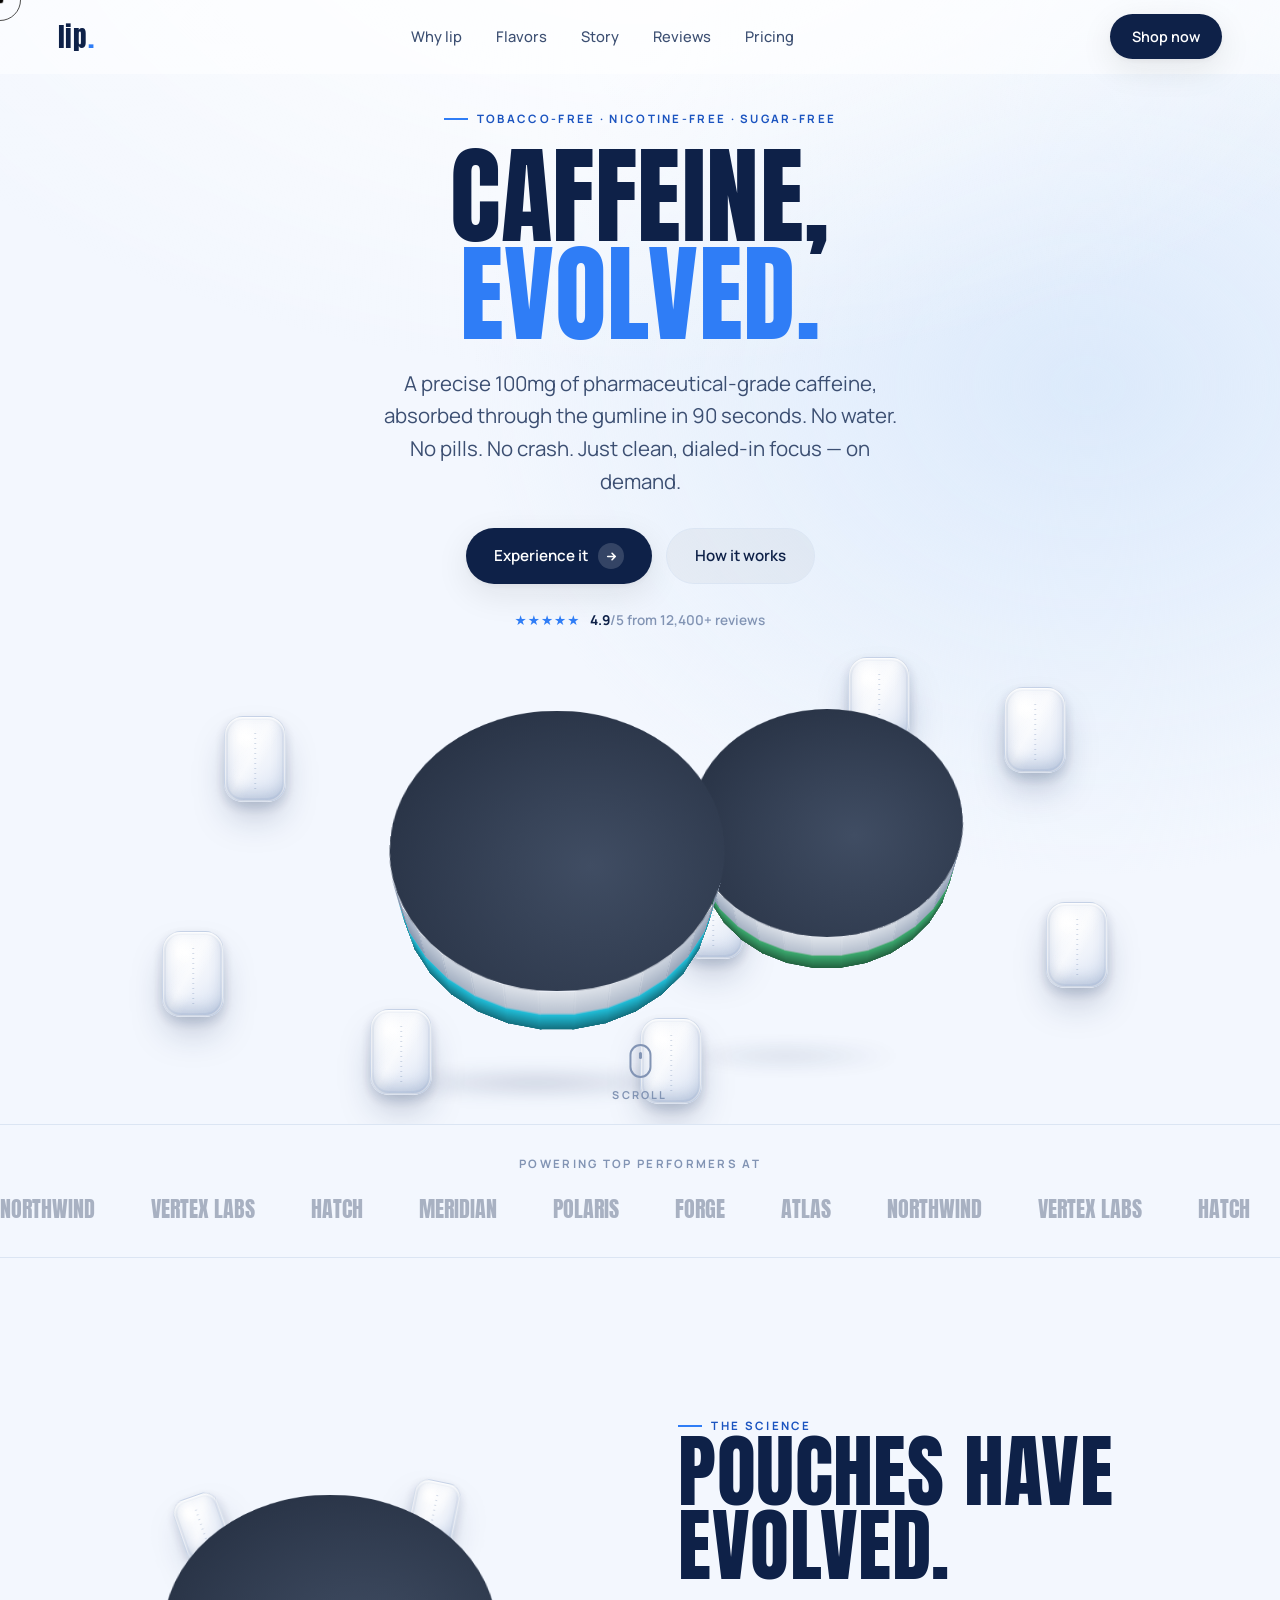
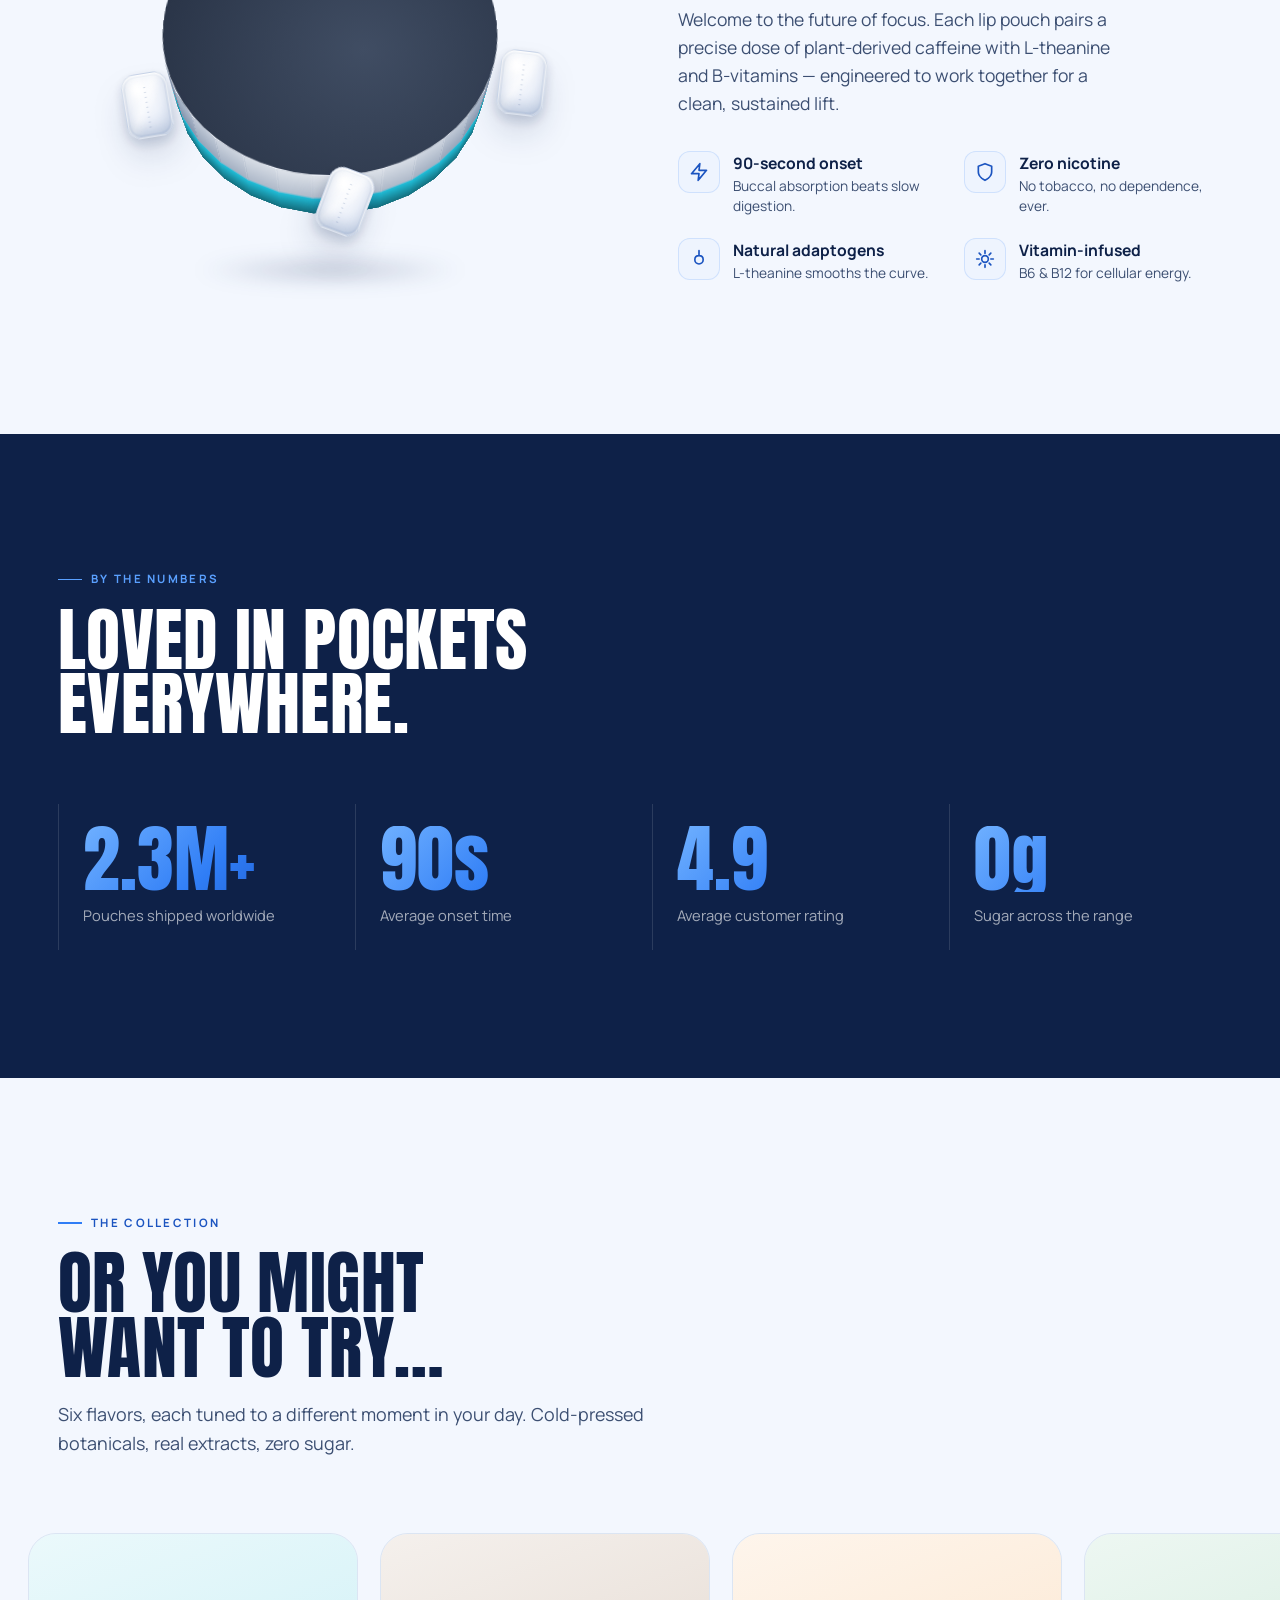
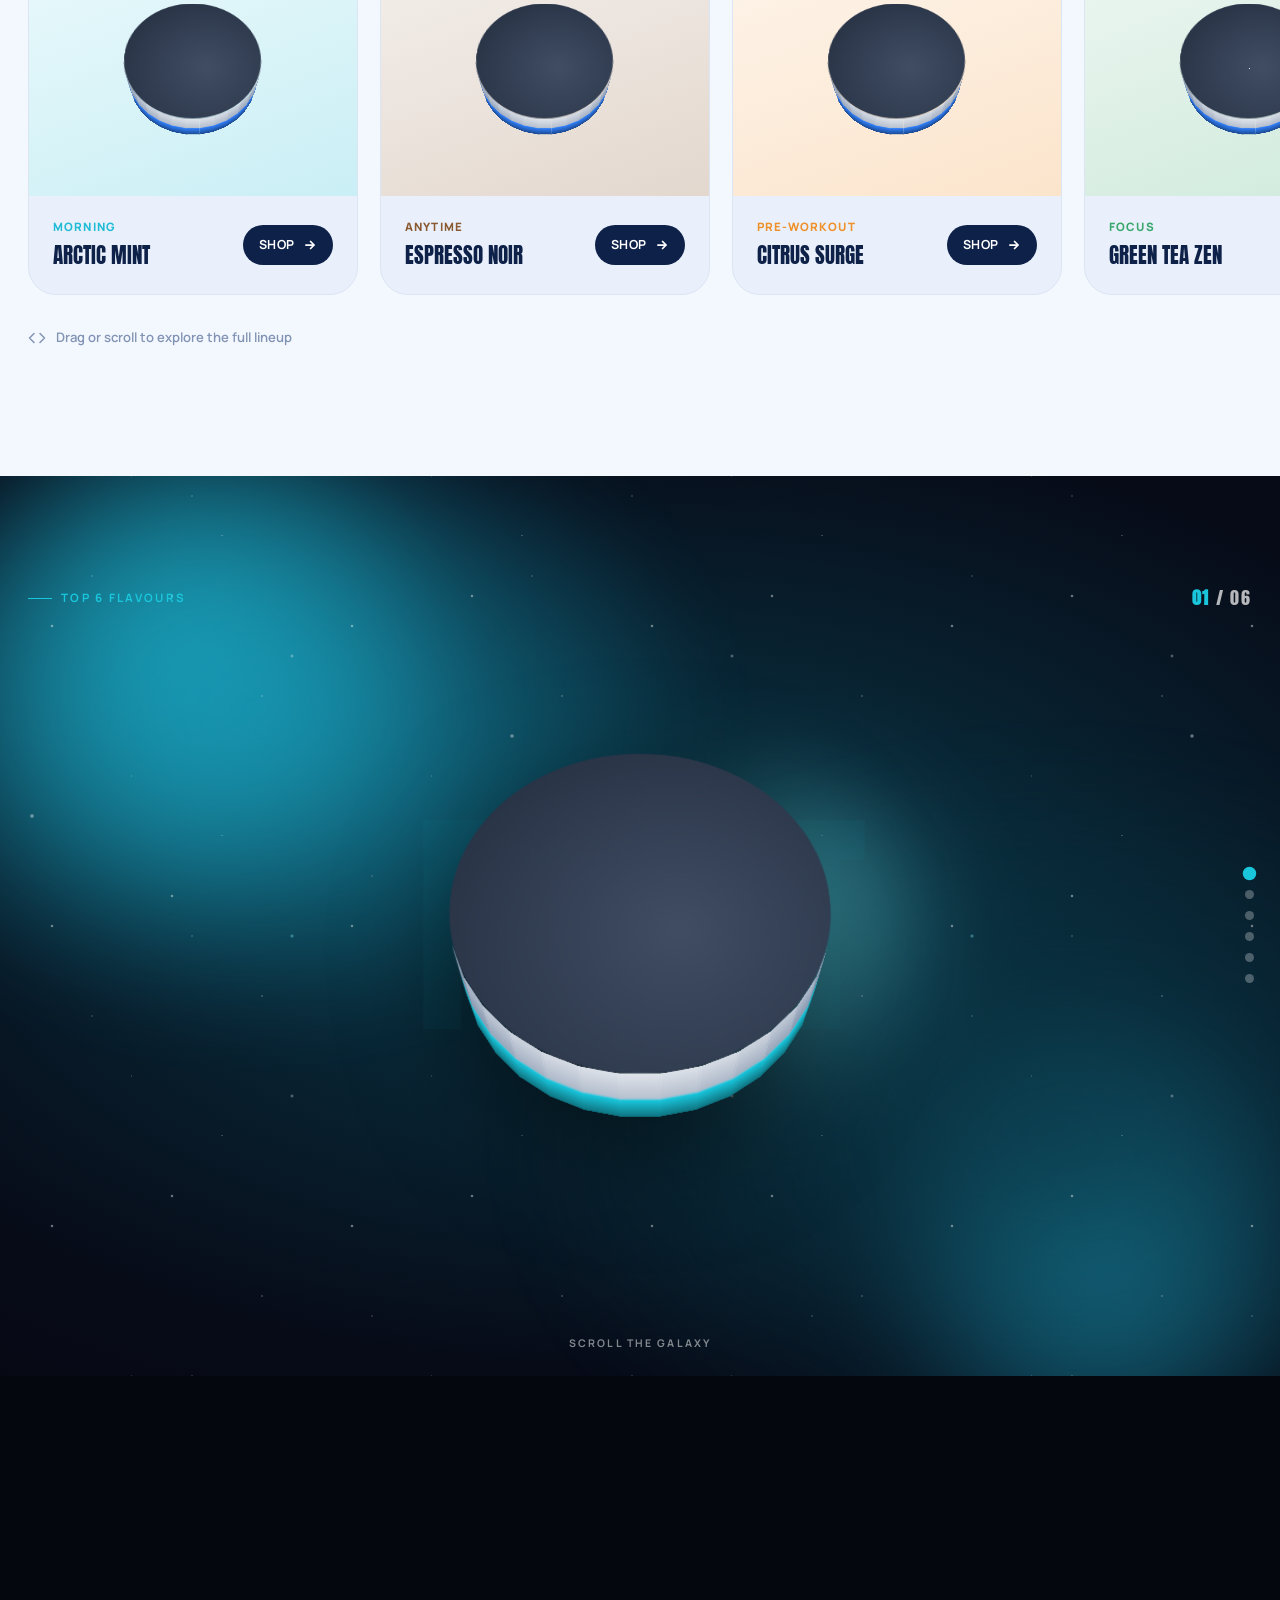
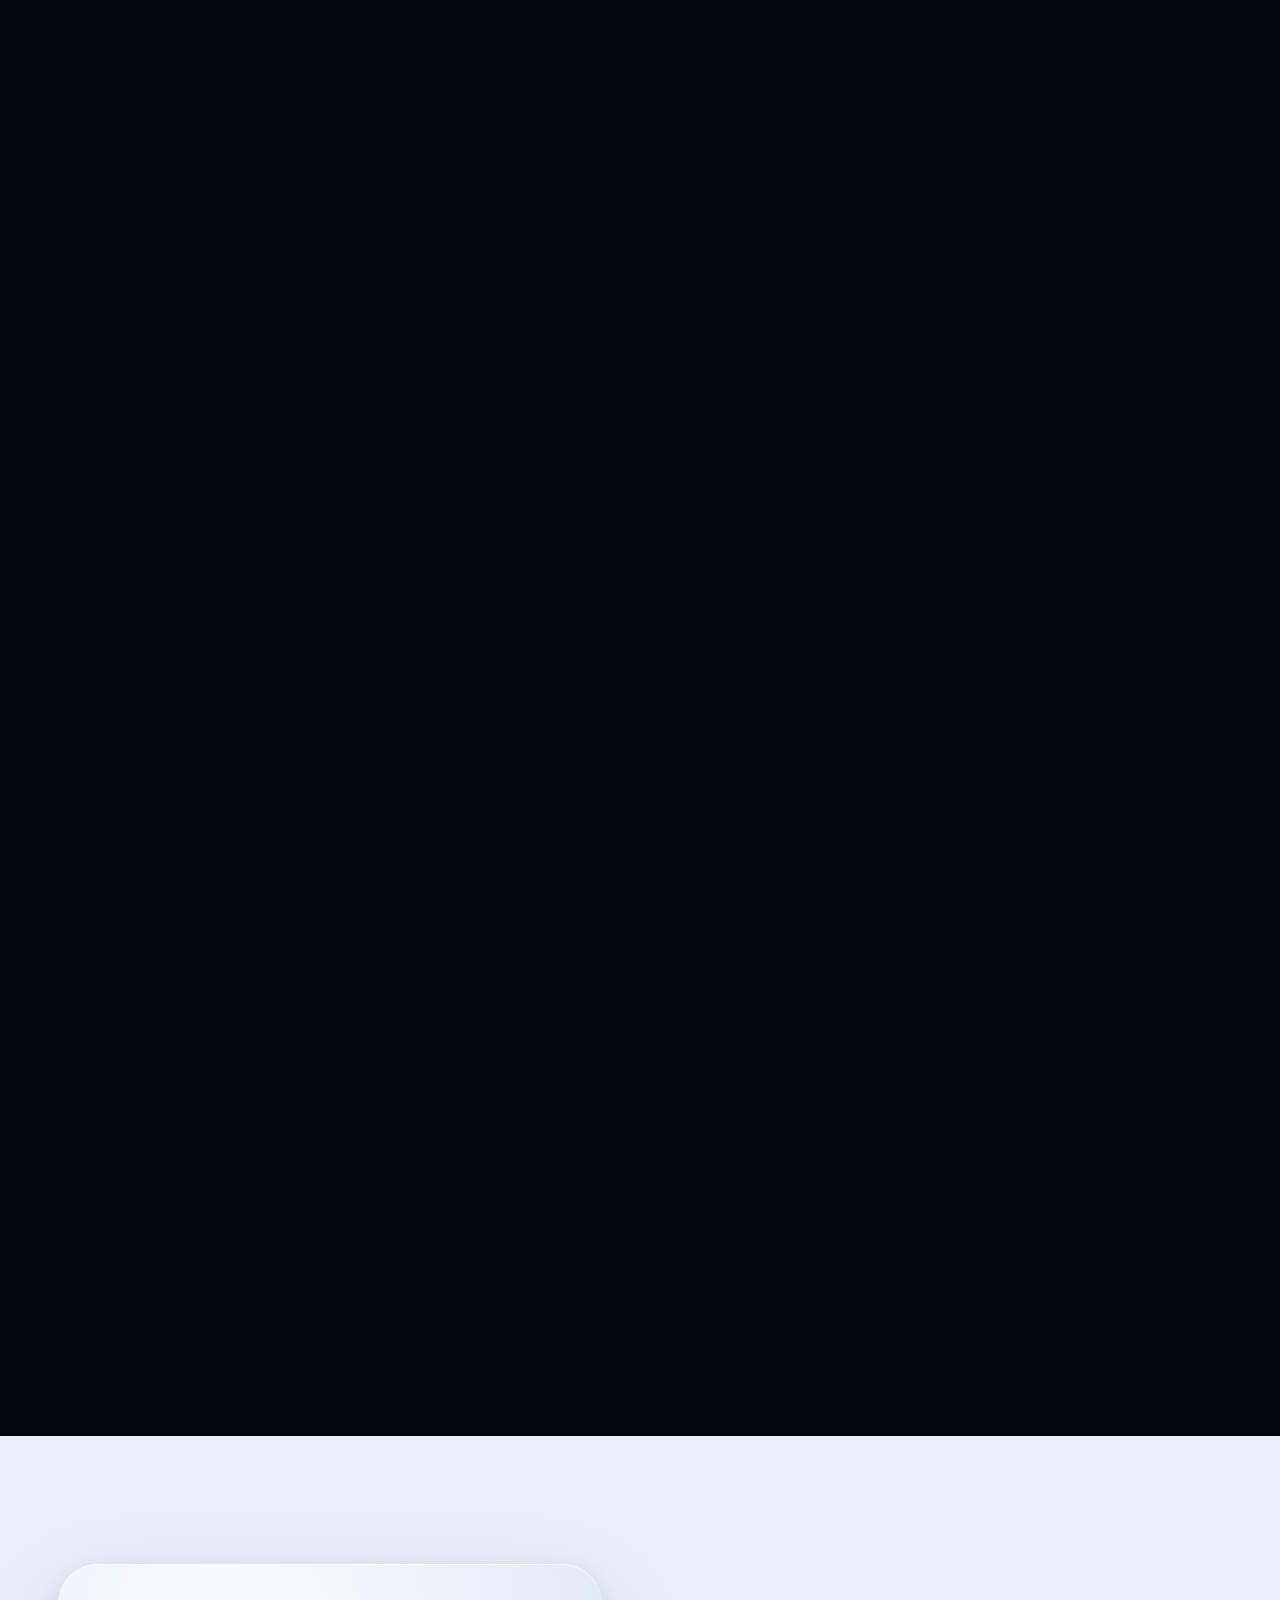
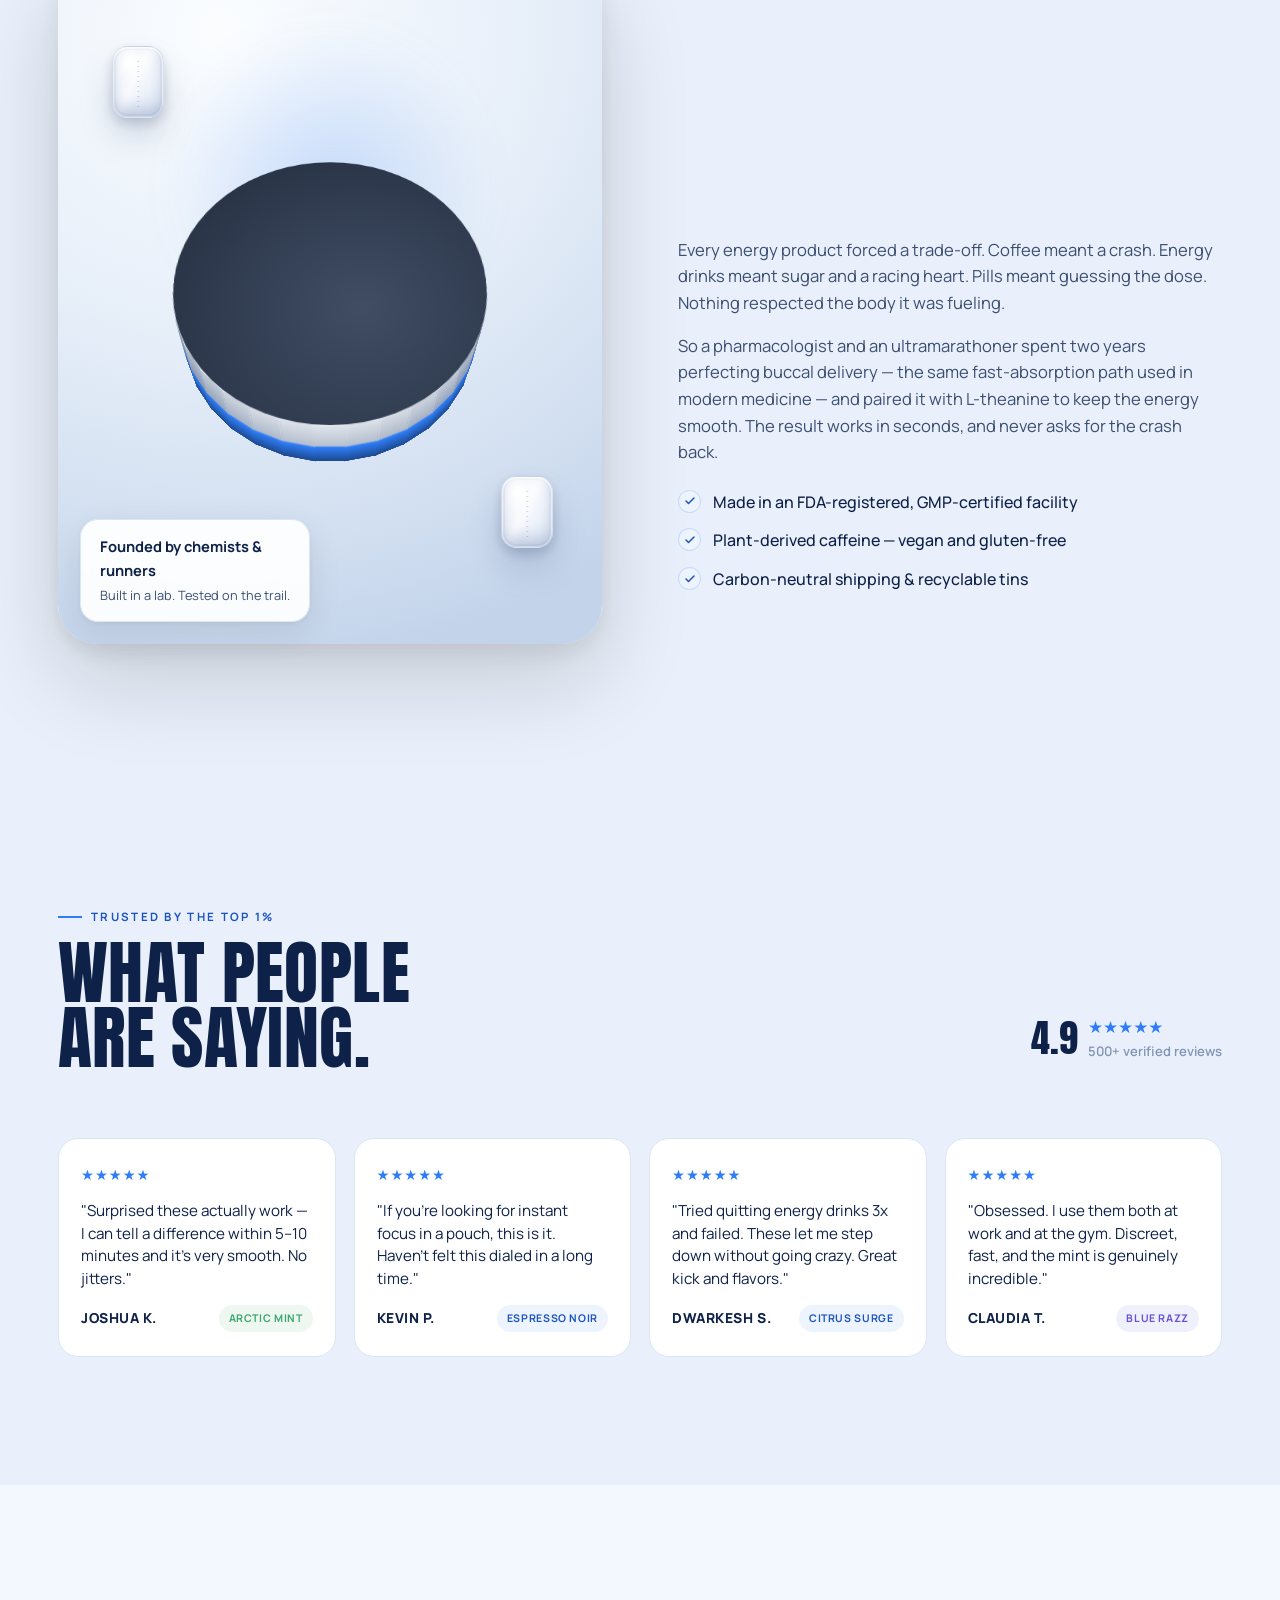
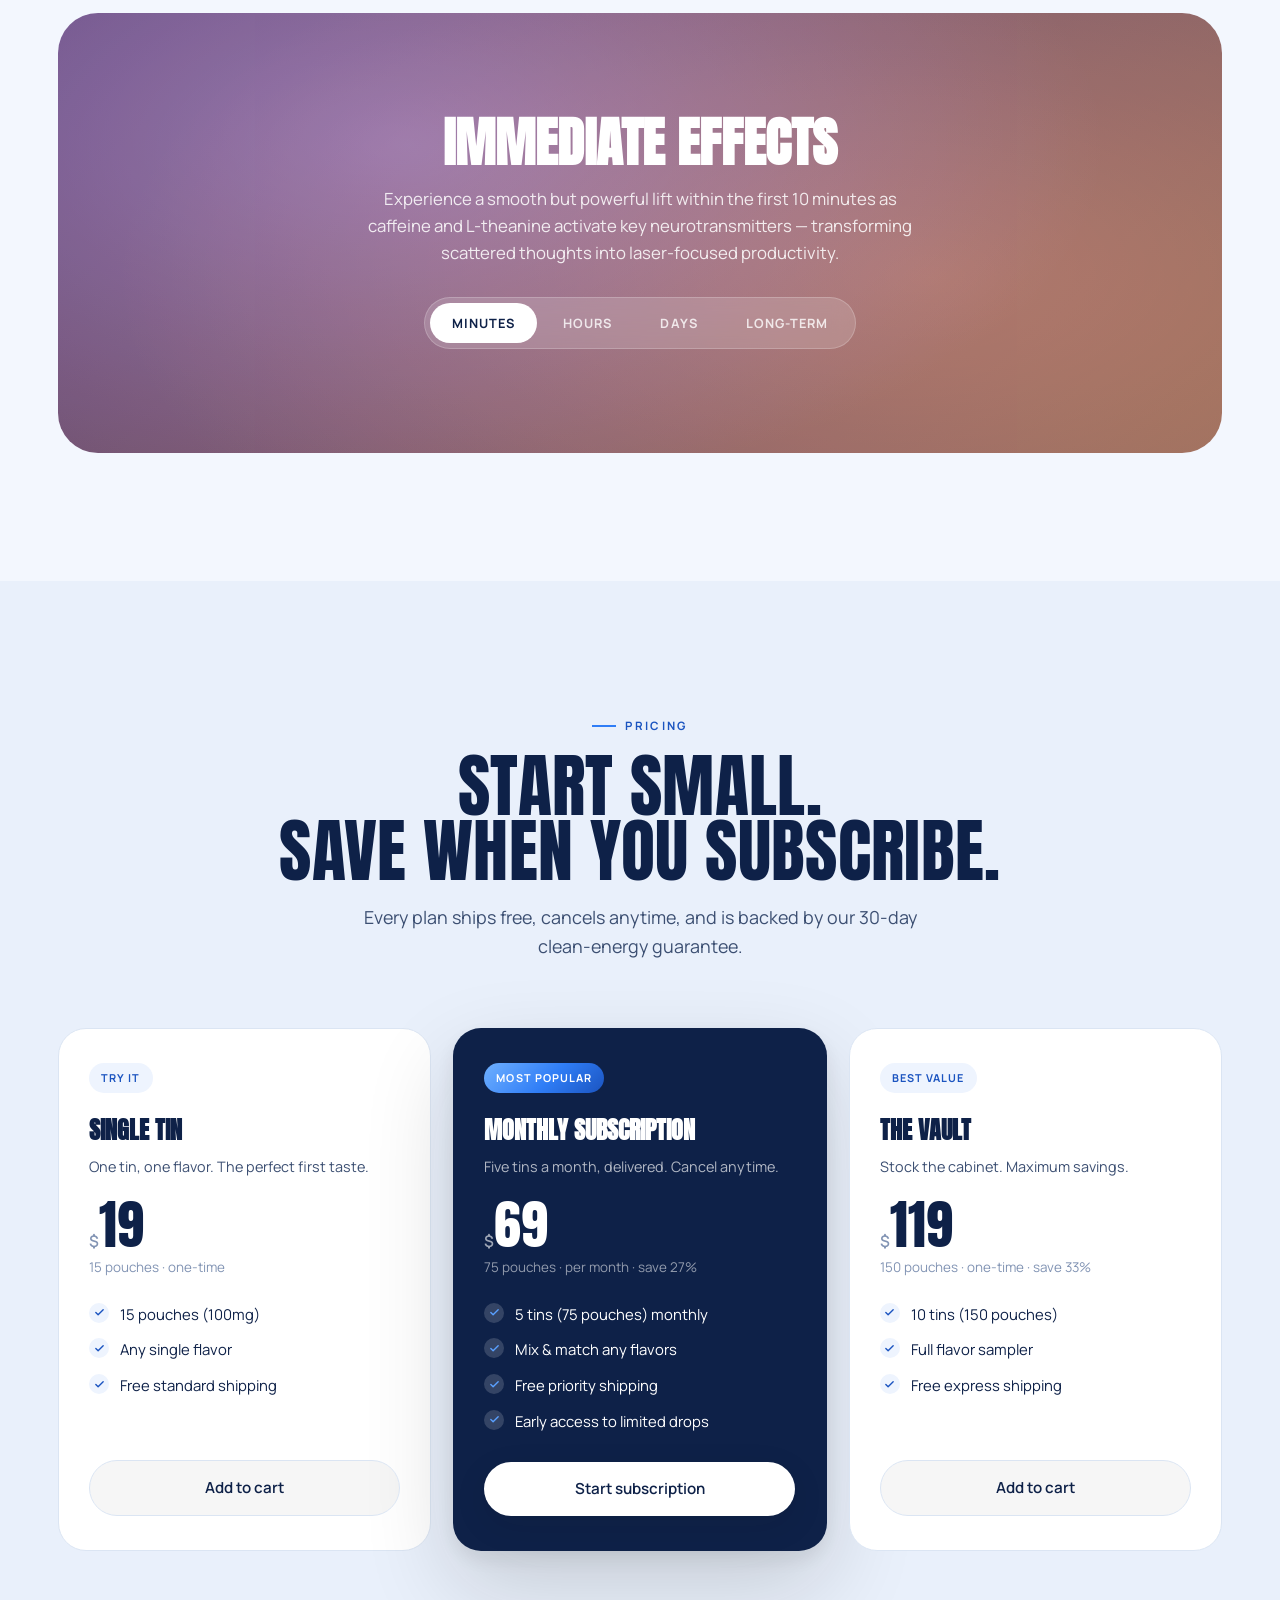
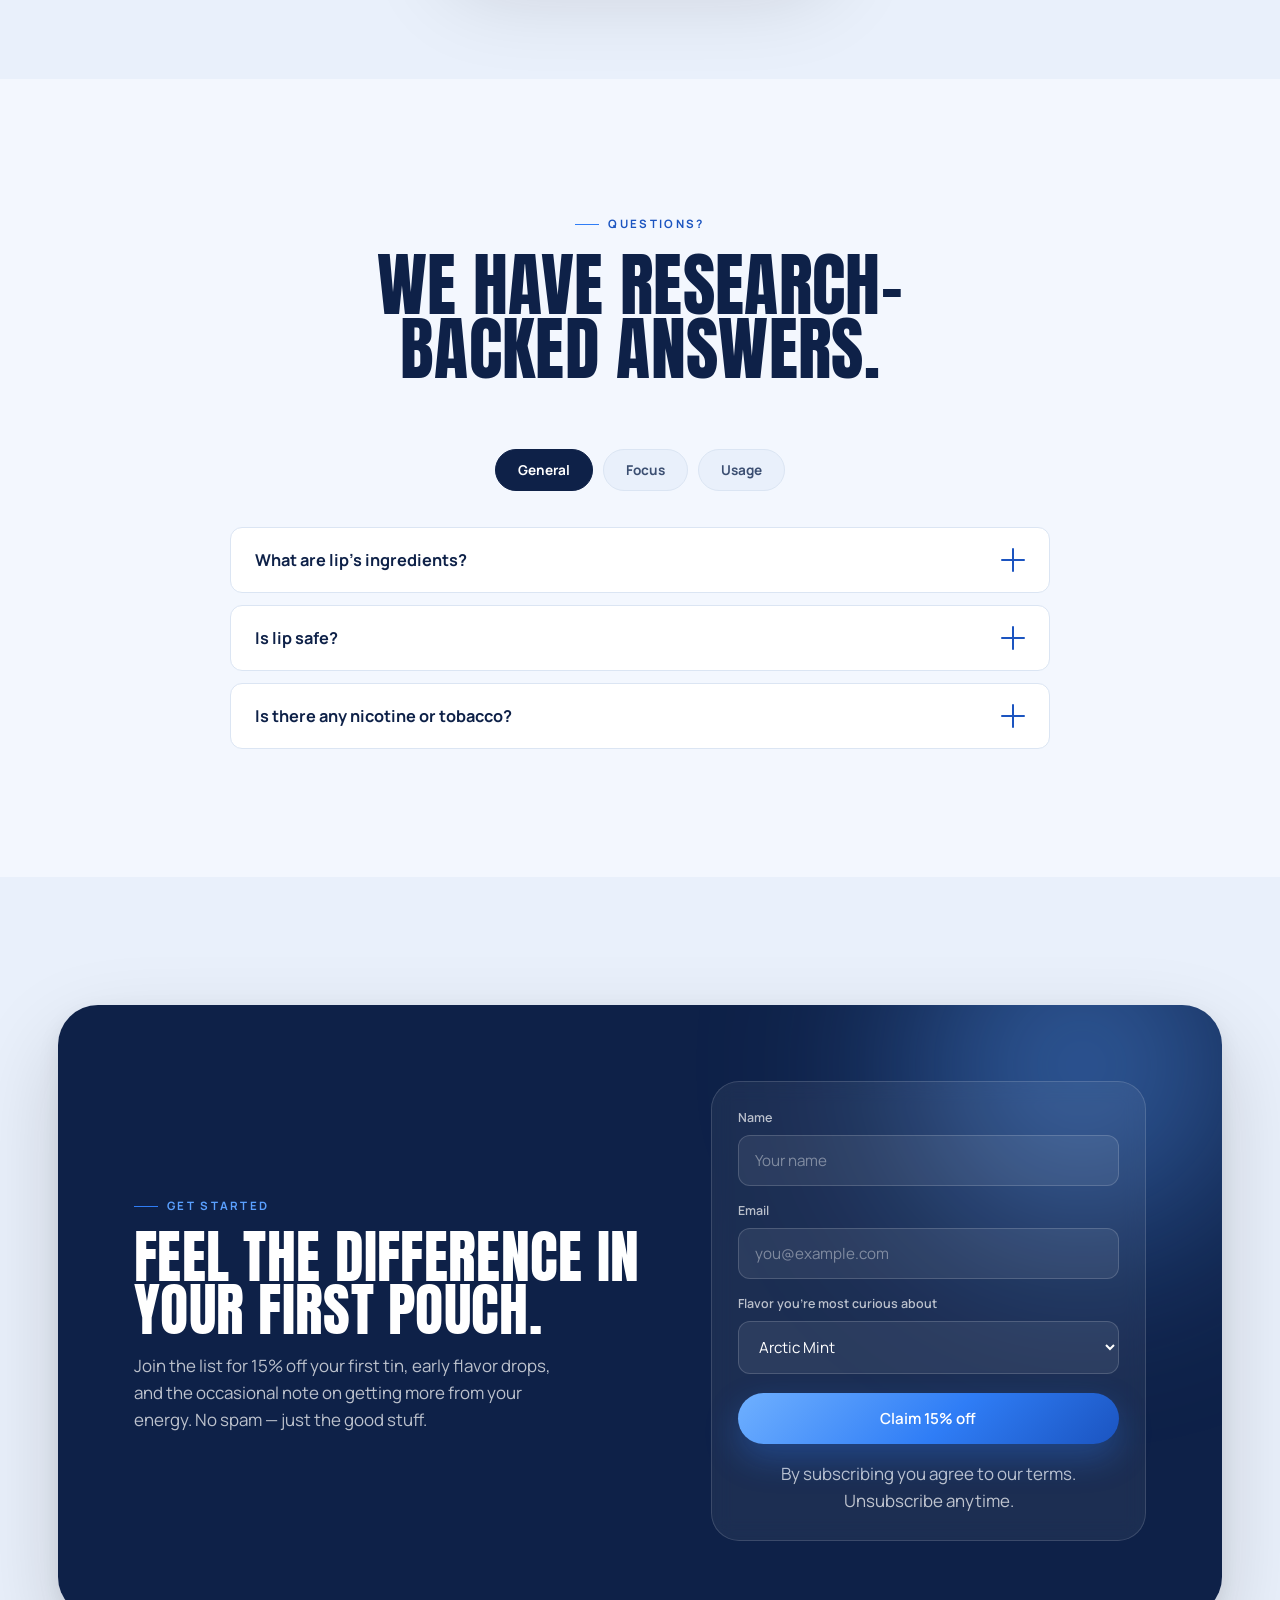
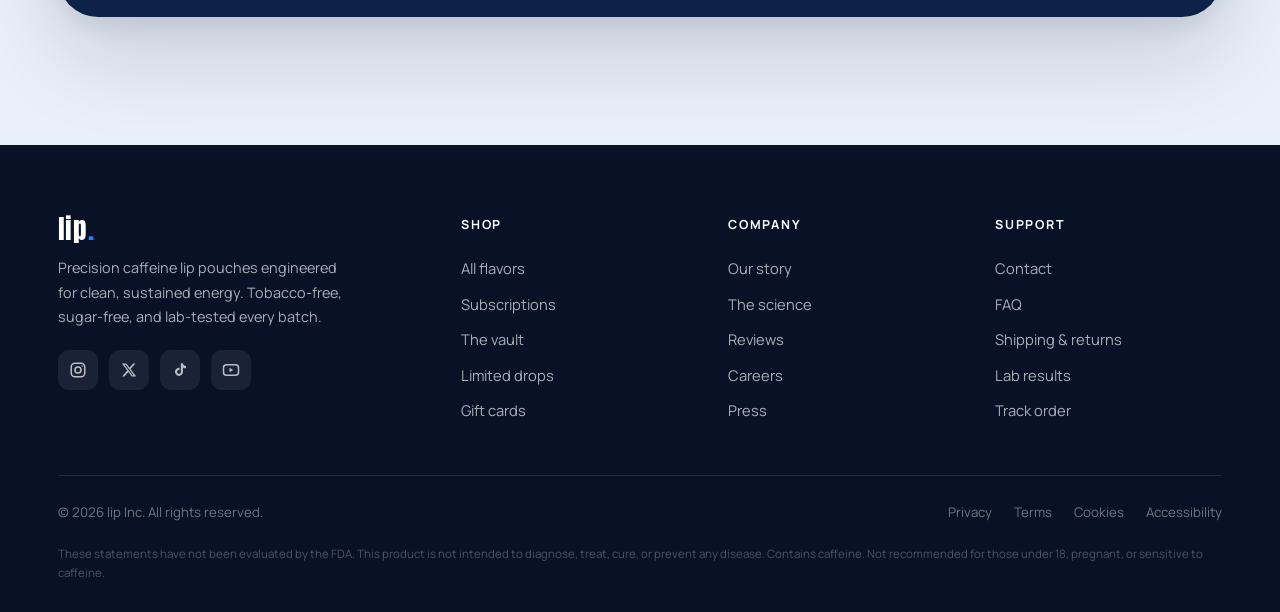
==== commit 152d4d84: "Build genuinely 3D cylinder tin (preserve-3d wall segments) The previous tin was faked — lid and wal" ====
--- a/index.html
+++ b/index.html
@@ -127,31 +127,30 @@
 .mobile-menu a:hover{color:var(--accent-deep)}
 .mobile-menu .btn{margin-top:30px;align-self:flex-start;font-family:'Manrope';text-transform:none;font-size:1rem}
 
-/* ============================================================ LIP CAN (round 3D cylinder tin/puck) */
-/* Each can is driven by a single --flavor colour. Sized by parent (width + aspect-ratio:1). */
-.can{position:relative;width:100%;aspect-ratio:1;container-type:inline-size;transform:perspective(900px) rotateX(26deg);transform-origin:center 50%}
-/* tall silver cylinder wall — thick & 3D, neutral (no coloured disc) */
-.can-rim{position:absolute;left:3%;right:3%;top:5%;bottom:-22%;border-radius:50%;z-index:1;
-  background:linear-gradient(180deg,transparent 34%,rgba(35,55,95,.14) 64%,rgba(28,46,84,.36) 92%,rgba(20,38,76,.2) 100%),linear-gradient(90deg,#7c90b1 0%,#d4dfee 14%,#ffffff 46%,#edf1f8 56%,#bdcae1 84%,#768bad 100%)}
-.can-rim::before{content:"";position:absolute;inset:0;border-radius:50%;
-  background:repeating-linear-gradient(90deg,rgba(110,135,175,.28) 0 .45cqw,transparent .45cqw 1.9cqw);
-  -webkit-mask:linear-gradient(180deg,transparent 48%,#000 70%,#000 96%,transparent);mask:linear-gradient(180deg,transparent 48%,#000 70%,#000 96%,transparent)}
-.can-rim::after{content:"";position:absolute;left:9%;right:9%;bottom:1.5cqw;height:9%;border-radius:50%;background:linear-gradient(180deg,rgba(255,255,255,.7),rgba(255,255,255,0))}
-.can-lid{position:absolute;inset:0;border-radius:50%;overflow:hidden;z-index:2;
-  background:conic-gradient(from 215deg,rgba(255,255,255,0),rgba(120,150,200,.12) 18%,rgba(255,255,255,0) 38%,rgba(120,150,200,.12) 64%,rgba(255,255,255,0) 84%),radial-gradient(circle at 37% 28%,#ffffff 0%,#f3f7fd 40%,#e4ebf6 70%,#cfdaec 100%);
-  box-shadow:0 2.5cqw 4cqw -1cqw rgba(18,38,82,.34),inset 0 3cqw 8cqw rgba(255,255,255,.95),inset 0 -10cqw 22cqw rgba(55,85,135,.2),inset 0 0 0 2.2cqw var(--flavor),inset 0 0 0 2.9cqw rgba(255,255,255,.9),inset 0 0 0 3.6cqw color-mix(in srgb,var(--flavor) 32%,#fff)}
-.can-lid .gloss{position:absolute;top:-18%;left:-10%;width:80%;height:64%;border-radius:50%;background:radial-gradient(circle,rgba(255,255,255,.95),transparent 64%);transform:rotate(-16deg);z-index:2}
-.can-lid .ring{position:absolute;inset:11%;border-radius:50%;border:.6cqw dashed var(--flavor);opacity:.5}
-.can-lid .ring2{position:absolute;inset:16%;border-radius:50%;border:.4cqw solid color-mix(in srgb,var(--flavor) 30%,transparent);box-shadow:inset 0 0 0 .9cqw rgba(255,255,255,.5)}
-.can-label{position:absolute;inset:0;display:flex;flex-direction:column;align-items:center;justify-content:center;text-align:center;color:var(--ink);z-index:3;padding:0 6%}
-.can-label .wm{font-family:'Anton',sans-serif;text-transform:lowercase;line-height:1;font-size:25cqw;color:color-mix(in srgb,var(--flavor) 55%,#0e2148)}
-.can-label .wm .d{color:var(--flavor)}
-.can-label .cap{font-size:3.9cqw;letter-spacing:.26em;text-transform:uppercase;font-weight:700;color:var(--ink-3);margin-top:.8cqw}
-.can-label .dose{font-size:11.5cqw;font-weight:800;line-height:.9;margin-top:2.4cqw;color:var(--flavor)}
-.can-label .dose span{font-size:.4em;vertical-align:super;font-weight:700}
-.can-label .fl{margin-top:1.6cqw;font-size:3.9cqw;letter-spacing:.2em;text-transform:uppercase;font-weight:800;color:var(--flavor)}
-/* gentle vertical float (no rotation) for non-galaxy cans */
-@keyframes canfloat{0%,100%{transform:perspective(900px) rotateX(26deg) translateY(0)}50%{transform:perspective(900px) rotateX(26deg) translateY(-3cqw)}}
+/* ============================================================ LIP CAN — real preserve-3d cylinder tin */
+/* Size via font-size on .can (all dims in em). --flavor drives colour. Faces built in JS. */
+.can{position:relative;display:grid;place-items:center;perspective:58em;--flavor:#2f7df6}
+.cyl{position:relative;width:20em;height:20em;transform-style:preserve-3d;transform:rotateX(-58deg);will-change:transform}
+.cyl>div{position:absolute;left:50%;top:50%;backface-visibility:hidden;-webkit-backface-visibility:hidden}
+/* round top lid + bottom (caps of the cylinder) */
+.cyl-top,.cyl-bottom{width:20em;height:20em;margin:-10em 0 0 -10em;border-radius:50%;overflow:hidden}
+.cyl-top{transform:rotateX(-90deg) translateZ(2.75em);background:radial-gradient(circle at 38% 30%,#ffffff,#f1f5fc 42%,#e2eaf5 72%,#c7d4e7 100%);box-shadow:inset 0 0 0 .55em var(--flavor),inset 0 0 0 1.05em rgba(255,255,255,.85),inset 0 0 0 1.4em color-mix(in srgb,var(--flavor) 30%,#fff)}
+.cyl-bottom{transform:rotateX(90deg) translateZ(2.75em);background:radial-gradient(circle at 60% 60%,#404d63,#222c3e)}
+/* vertical wall segments — together they form a real round cylinder */
+.cyl-seg{width:2.1em;height:5.5em;margin:-2.75em 0 0 -1.05em}
+/* lid detailing */
+.cyl-top .gloss{position:absolute;top:-14%;left:-8%;width:78%;height:62%;border-radius:50%;background:radial-gradient(circle,rgba(255,255,255,.92),transparent 64%);z-index:2}
+.cyl-top .ring{position:absolute;inset:11%;border-radius:50%;border:.18em dashed var(--flavor);opacity:.5}
+.cyl-top .ring2{position:absolute;inset:16%;border-radius:50%;border:.12em solid color-mix(in srgb,var(--flavor) 30%,transparent);box-shadow:inset 0 0 0 .26em rgba(255,255,255,.5)}
+.cyl-top .can-label{position:absolute;inset:0;z-index:3;display:flex;flex-direction:column;align-items:center;justify-content:center;text-align:center;padding:0 2em}
+.cyl-top .wm{font-family:'Anton',sans-serif;text-transform:lowercase;line-height:1;font-size:5.6em;color:color-mix(in srgb,var(--flavor) 55%,#0e2148)}
+.cyl-top .wm .d{color:var(--flavor)}
+.cyl-top .cap{font-size:.92em;letter-spacing:.18em;text-transform:uppercase;font-weight:700;color:#8294b4;margin-top:.5em}
+.cyl-top .dose{font-size:2.6em;font-weight:800;line-height:.9;margin-top:.4em;color:var(--flavor)}
+.cyl-top .dose span{font-size:.4em;vertical-align:super;font-weight:700}
+.cyl-top .fl{margin-top:.4em;font-size:.92em;letter-spacing:.14em;text-transform:uppercase;font-weight:800;color:var(--flavor)}
+/* gentle vertical float (no rotation) */
+@keyframes canfloat{0%,100%{transform:translateY(0)}50%{transform:translateY(-1em)}}
 
 /* single floating pouch sachet — puffy 3D pillow */
 .pouch{position:absolute;border-radius:30% / 22%;
@@ -184,8 +183,8 @@
 .hero-scene{position:relative;width:100%;flex:1;min-height:min(54vh,520px);margin-top:6px}
 .hero-stage{position:absolute;left:50%;top:50%;transform:translate(-50%,-50%);width:min(1040px,96vw);height:100%}
 .hero-can{position:absolute;transform:translate(-50%,-50%)}
-.hc-main{left:42%;top:46%;width:clamp(230px,33vw,360px);z-index:3;animation:drift 14s var(--ease-out) infinite}
-.hc-side{left:68%;top:40%;width:clamp(165px,24vw,272px);z-index:1;animation:drift2 17s var(--ease-out) infinite}
+.hc-main{left:42%;top:46%;font-size:clamp(11px,1.9vw,16px);z-index:3;animation:drift 14s var(--ease-out) infinite}
+.hc-side{left:68%;top:40%;font-size:clamp(8px,1.4vw,13px);z-index:1;animation:drift2 17s var(--ease-out) infinite}
 .hero-ground{bottom:6%;left:40%;width:34%;height:5%;animation:ground-pulse 14s var(--ease-out) infinite}
 .hero-ground-2{bottom:12%;left:64%;width:24%;height:4%;animation:ground-pulse 17s var(--ease-out) infinite;opacity:.7}
 @keyframes bob{0%,100%{transform:translate(-50%,-50%)}50%{transform:translate(-50%,calc(-50% - 16px))}}
@@ -259,7 +258,7 @@
 .evolved{background:var(--bg);overflow:hidden}
 .evolved .container{display:grid;grid-template-columns:1fr 1fr;gap:clamp(36px,6vw,80px);align-items:center}
 .evolved-art{position:relative;aspect-ratio:1;max-width:520px;margin-inline:auto;width:100%}
-.evolved-tin{position:absolute;left:50%;top:50%;transform:translate(-50%,-50%);width:56%;aspect-ratio:1;animation:bob 7s var(--ease) infinite;z-index:2}
+.evolved-tin{position:absolute;left:50%;top:50%;transform:translate(-50%,-50%);font-size:clamp(9px,2.4vw,16px);animation:bob 7s var(--ease) infinite;z-index:2}
 .evolved-art .ground{bottom:4%;width:54%;height:30px}
 .evolved-art .pouch{width:clamp(40px,9%,64px);aspect-ratio:.72}
 .orb-pouch{left:50%;top:50%}
@@ -278,7 +277,7 @@
 .story-visual{position:relative}
 .story-stage{position:relative;border-radius:var(--r-xl);aspect-ratio:4/5;overflow:hidden;display:grid;place-items:center;font-size:clamp(10px,2vw,15px);background:radial-gradient(125% 95% at 30% 10%,#fbfdff,#e7eff9 46%,#d3e0f1 78%,#c2d3ea 100%);box-shadow:var(--shadow-lg),inset 0 1px 0 rgba(255,255,255,.7)}
 .story-stage::before{content:"";position:absolute;width:62%;aspect-ratio:1;border-radius:50%;background:radial-gradient(circle,color-mix(in srgb,var(--accent) 22%,transparent),transparent 68%);filter:blur(20px);top:8%}
-.story-stage .can{width:64%;z-index:2;animation:canfloat 6s ease-in-out infinite}
+.story-stage .can{font-size:clamp(9px,1.9vw,15px);z-index:2;animation:canfloat 6s ease-in-out infinite}
 .story-stage .pouch{width:clamp(34px,4.4vw,52px);aspect-ratio:.72;z-index:3}
 .story-stage .sp1{top:12%;left:10%;animation:swirl1 8s var(--ease-out) infinite}
 .story-stage .sp2{bottom:14%;right:9%;animation:swirl2 9s var(--ease-out) infinite .5s}
@@ -308,7 +307,8 @@
 .pcard:hover{transform:translateY(-8px);box-shadow:var(--shadow-lg)}
 .pcard{--flavor:#2f7df6}
 .pcard .top{aspect-ratio:1.25/1;display:grid;place-items:center;position:relative;overflow:hidden;background:linear-gradient(160deg,color-mix(in srgb,var(--flavor) 9%,#fff),color-mix(in srgb,var(--flavor) 24%,#fff))}
-.pcard .top .can{width:60%;animation:canfloat 5s ease-in-out infinite}
+.pcard{container-type:inline-size}
+.pcard .top .can{font-size:clamp(5px,2cqw,7.5px);animation:canfloat 5s ease-in-out infinite}
 .pcard:nth-child(2) .top .can{animation-duration:5.6s;animation-delay:-1.4s}
 .pcard:nth-child(3) .top .can{animation-duration:4.6s;animation-delay:-.7s}
 .pcard:nth-child(4) .top .can{animation-duration:5.2s;animation-delay:-2.4s}
@@ -446,7 +446,7 @@
 .flv-counter{font-family:'Anton',sans-serif;font-size:1.1rem;letter-spacing:.1em;color:rgba(255,255,255,.7)}
 .flv-counter b{color:var(--flavor);transition:color .8s}
 .flv-watermark{position:absolute;inset:0;display:grid;place-items:center;z-index:1;font-family:'Anton',sans-serif;text-transform:uppercase;font-size:clamp(4rem,19vw,18rem);line-height:.8;color:var(--flavor);opacity:.13;white-space:nowrap;pointer-events:none;text-align:center;transition:color .8s}
-.flv-can-wrap{width:min(440px,76vw);aspect-ratio:1;z-index:2;filter:drop-shadow(0 34px 60px rgba(0,0,0,.55))}
+.flv-can-wrap{font-size:clamp(12px,2.6vw,20px);z-index:2;filter:drop-shadow(0 34px 60px rgba(0,0,0,.55))}
 .flv-meta{position:absolute;bottom:max(70px,11vh);left:0;right:0;padding:0 28px;text-align:center;z-index:4;color:#fff}
 .flv-name{font-family:'Anton',sans-serif;text-transform:uppercase;font-size:clamp(2.2rem,6vw,4.4rem);line-height:.9;color:#fff;text-shadow:0 4px 30px rgba(0,0,0,.4)}
 .flv-name .dot{color:var(--flavor);transition:color .8s}
@@ -885,20 +885,30 @@
       flvMeta=document.getElementById('flvMeta'),flvDotsEls=flvSticky?[].slice.call(flvSticky.querySelectorAll('.flv-dots i')):[],
       flvCur=-1;
 
-  /* ---- build the lid + label of every round lip can ---- */
+  /* ---- build a real 3D cylinder tin: shaded wall segments + lid + bottom ---- */
+  function clamp(v,a,b){return v<a?a:v>b?b:v;}
   function buildBox(el){
     var name=el.getAttribute('data-name')||'';
     var dose=el.getAttribute('data-dose')||'100';
     var cap=el.getAttribute('data-cap')||'15 caffeine pouches';
     var compact=el.hasAttribute('data-compact')||!!el.closest('.pcard');
+    var N=32, segs='';
+    for(var k=0;k<N;k++){
+      var ang=k*360/N, shade=Math.cos(ang*Math.PI/180);
+      var l1=clamp(Math.round(56+34*shade),16,93), l2=clamp(l1-13,8,84);
+      segs+='<div class="cyl-seg" style="transform:rotateY('+ang+'deg) translateZ(10em);'
+        +'background:linear-gradient(180deg,hsl(216,22%,'+l1+'%),hsl(216,20%,'+l2+'%) 54%,'
+        +'var(--flavor) 60%,color-mix(in srgb,var(--flavor) 58%,#000) 100%)"></div>';
+    }
     var lbl='<div class="can-label"><div class="wm">lip<span class="d">.</span></div>'
       +(compact?'':'<div class="cap">'+cap+'</div>')
       +'<div class="dose">'+dose+'<span>mg</span></div>'
       +(name?'<div class="fl">'+name+'</div>':'')
       +'</div>';
-    el.innerHTML='<div class="can-rim"></div><div class="can-lid">'
-      +'<div class="gloss"></div><div class="ring"></div><div class="ring2"></div>'
-      +lbl+'</div>';
+    el.innerHTML='<div class="cyl">'+segs
+      +'<div class="cyl-bottom"></div>'
+      +'<div class="cyl-top"><div class="gloss"></div><div class="ring"></div><div class="ring2"></div>'+lbl+'</div>'
+      +'</div>';
   }
   [].slice.call(document.querySelectorAll('.can')).forEach(buildBox);
 
@@ -925,11 +935,12 @@
     var seg=p*FLAV.length, idx=Math.min(FLAV.length-1,Math.floor(seg)), lp=seg-idx;
     setFlavor(idx);
     var t=Math.sin(Math.min(1,Math.max(0,lp))*Math.PI);          /* 0 at edges (galaxy gap), 1 mid-flavour */
-    var spin=p*900;                                              /* the only rotation on the site — scroll-driven */
+    var spin=p*720;                                              /* the only rotation on the site — scroll-driven */
     var scale=0.72+0.28*t;
     var op=Math.min(1,t*1.7);
-    if(!reduce){
-      flvCan.style.transform='perspective(900px) rotateX(26deg) rotateZ('+spin+'deg)';
+    var cyl=flvCan&&flvCan.firstElementChild;
+    if(!reduce&&cyl){
+      cyl.style.transform='rotateX(-58deg) rotateY('+spin+'deg)';
     }
     flvCanWrap.style.transform='scale('+scale+')';
     flvCanWrap.style.opacity=op; flvWm.style.opacity=(0.04+0.12*t); flvMeta.style.opacity=op;
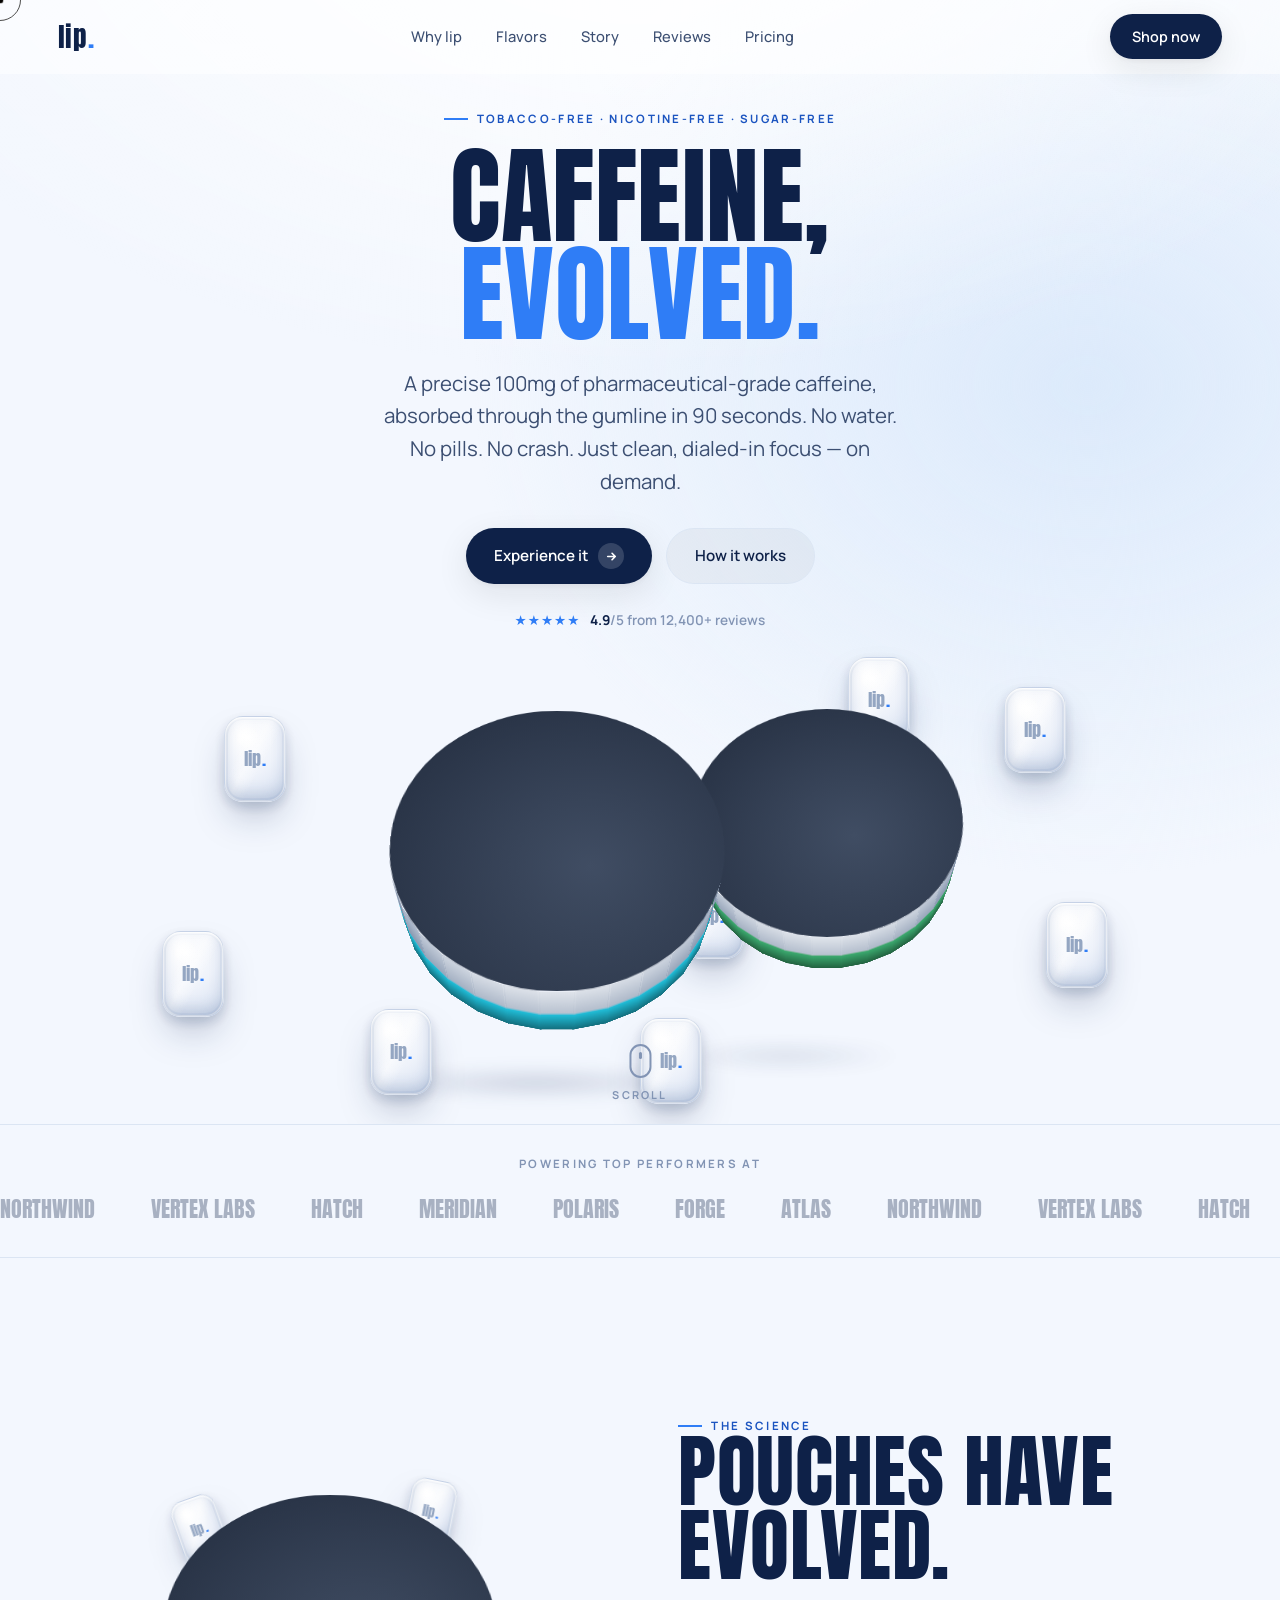
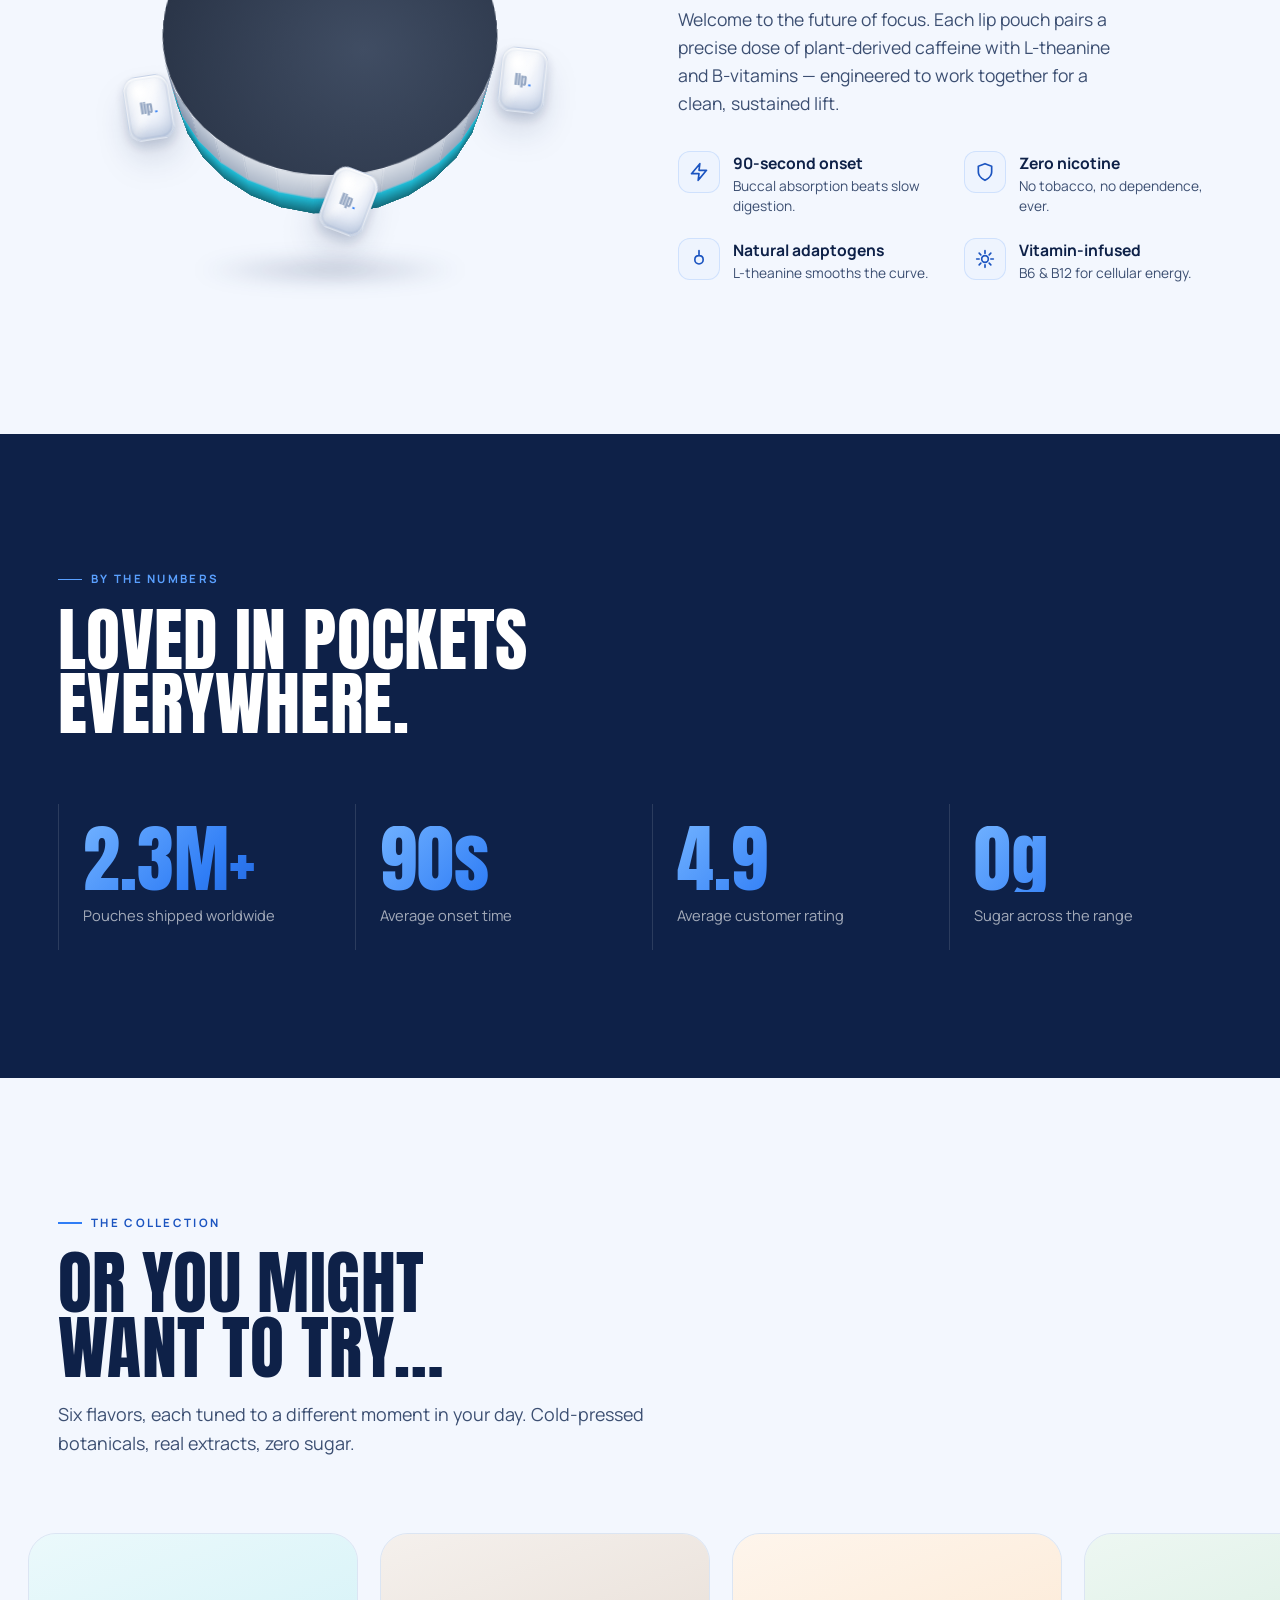
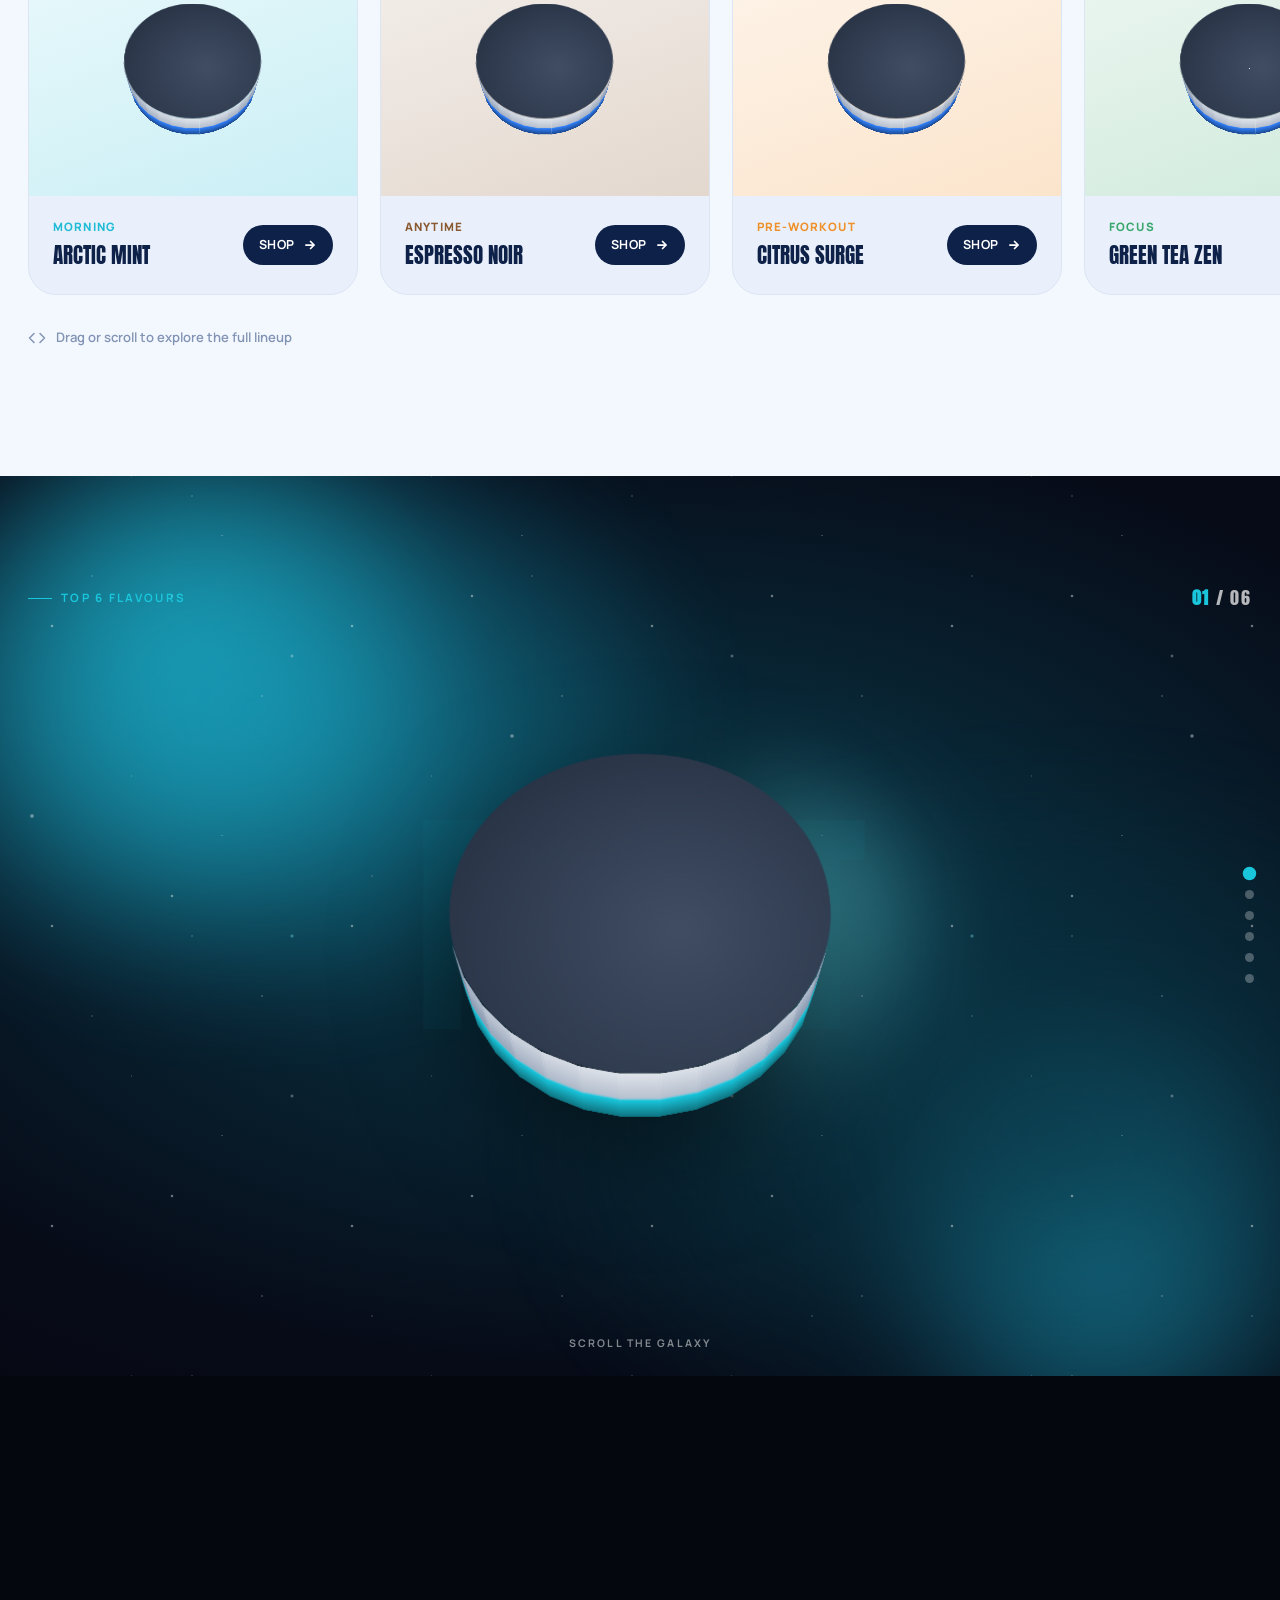
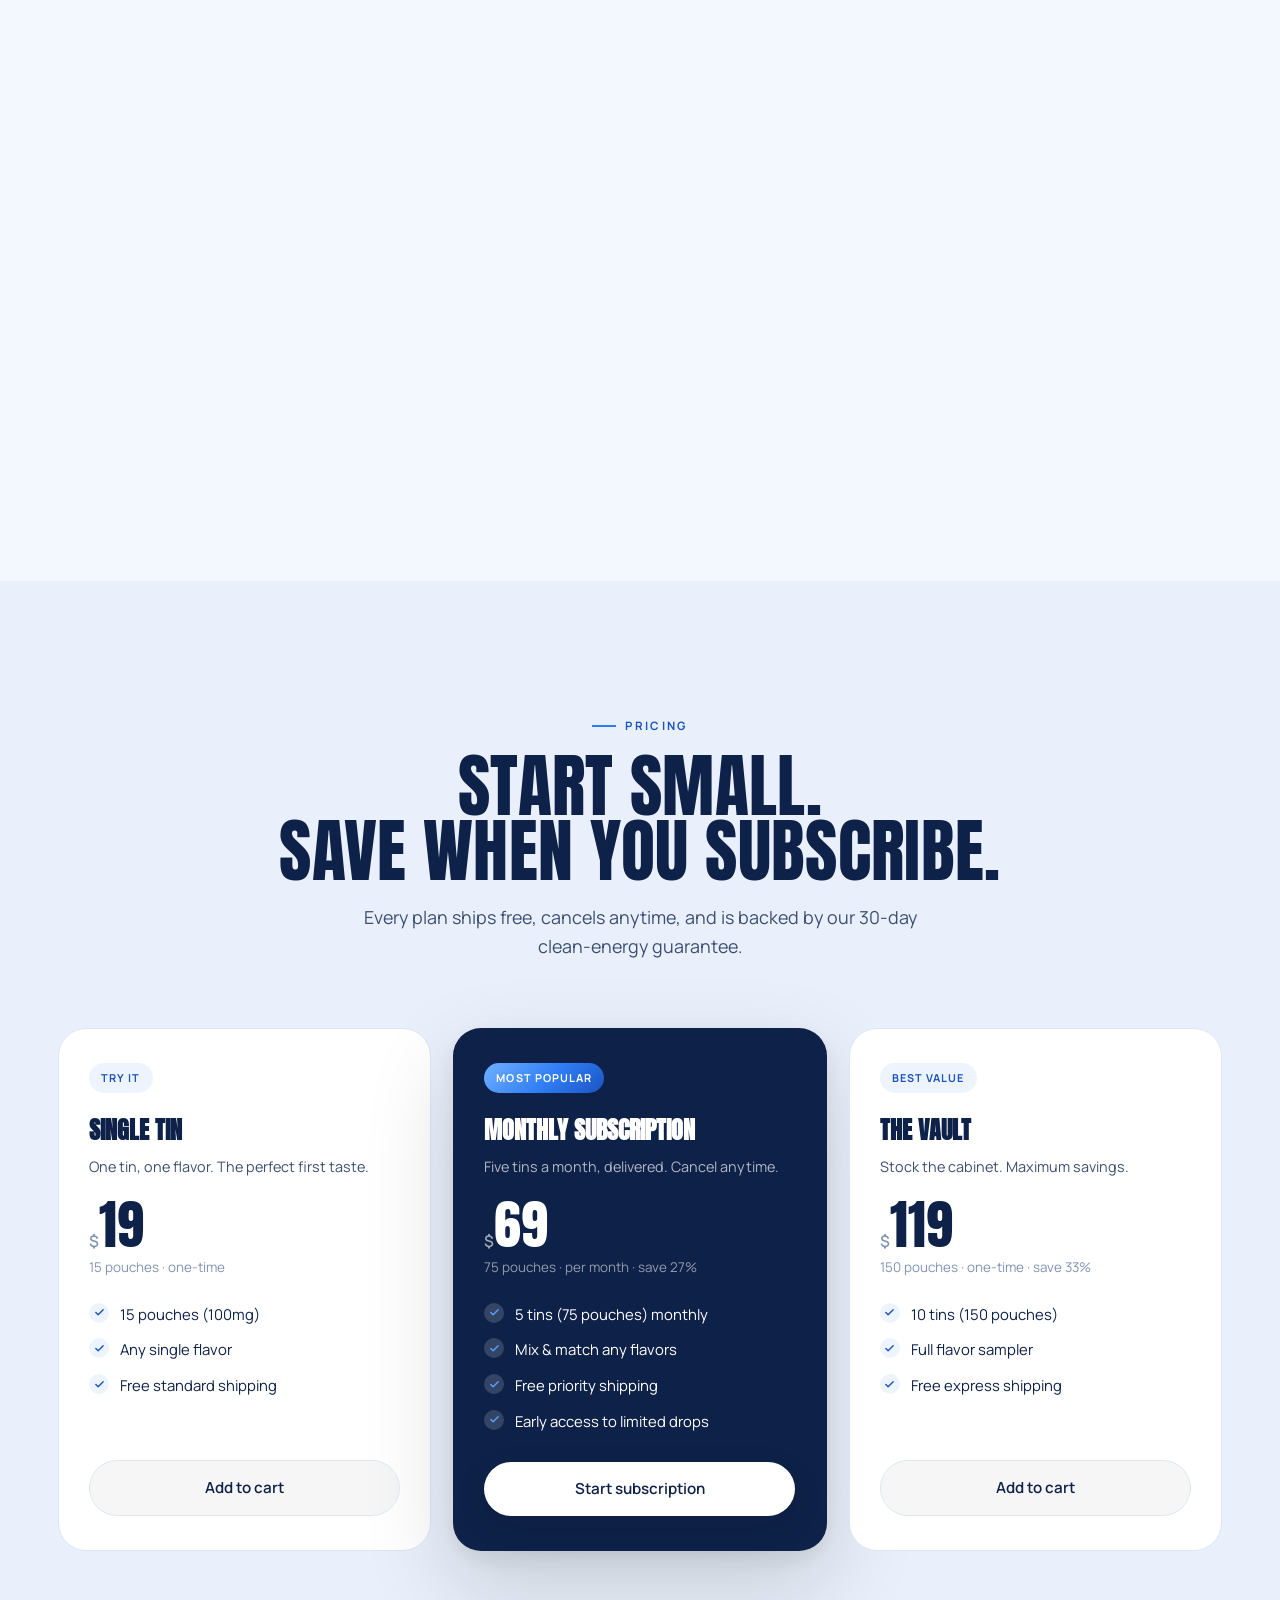
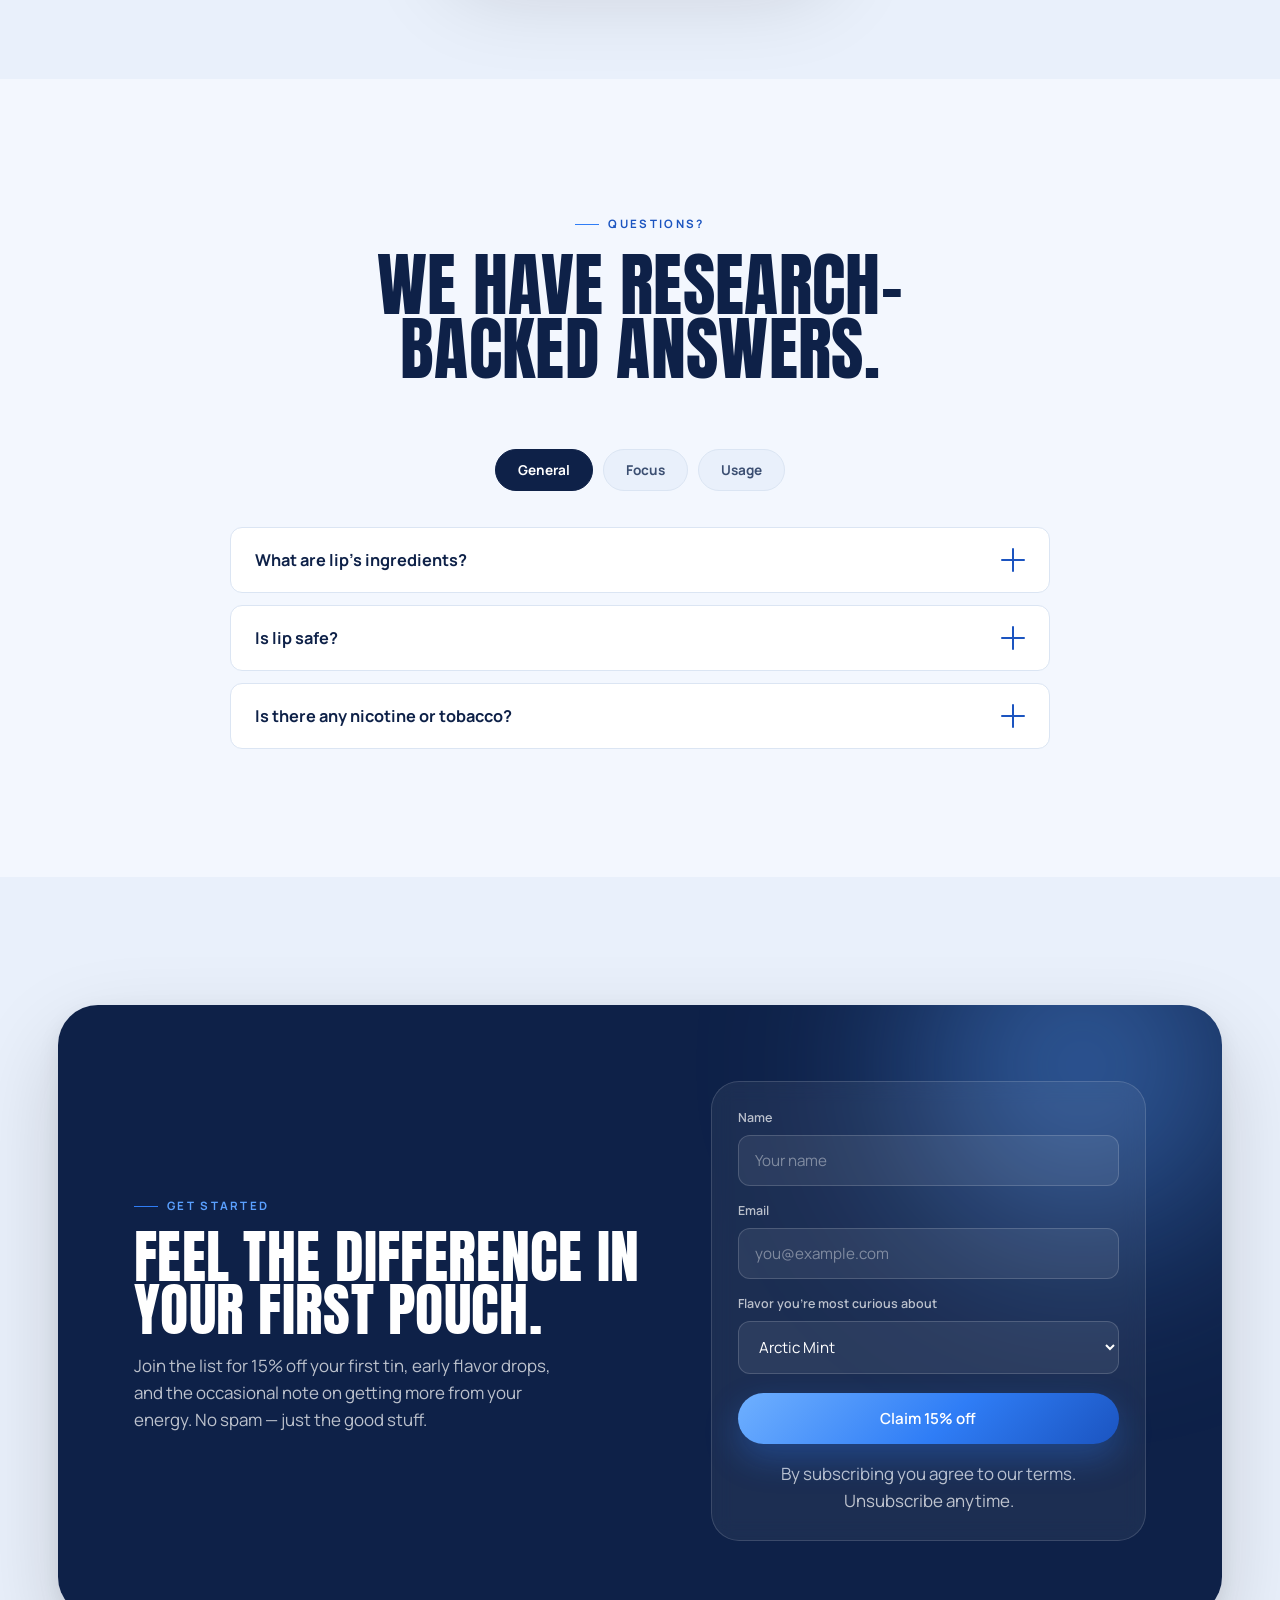
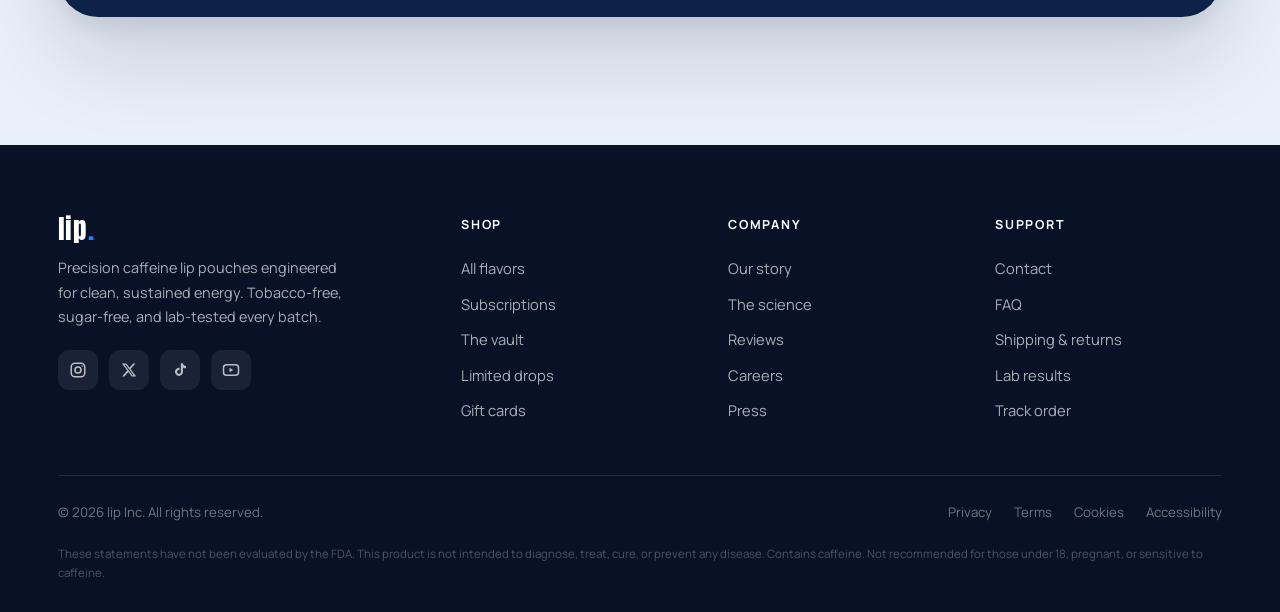
==== commit 6c5e60a5: "Brand pouches with lip.; galaxy fires colour burst on flavour change Print the lip. wordmark (accent" ====
--- a/index.html
+++ b/index.html
@@ -153,16 +153,16 @@
 @keyframes canfloat{0%,100%{transform:translateY(0)}50%{transform:translateY(-1em)}}
 
 /* single floating pouch sachet — puffy 3D pillow */
-.pouch{position:absolute;border-radius:30% / 22%;
+.pouch{position:absolute;border-radius:30% / 22%;display:grid;place-items:center;container-type:inline-size;
   background:linear-gradient(118deg,transparent 30%,rgba(255,255,255,.5) 45%,transparent 60%),radial-gradient(120% 95% at 30% 22%,#ffffff 0%,#eef2fa 52%,#d2ddef 100%);
   box-shadow:0 20px 38px -10px rgba(20,42,85,.34),0 5px 12px rgba(20,42,85,.16),
     inset 0 2px 3px rgba(255,255,255,.95),inset 0 -7px 14px rgba(70,95,140,.22),
     inset 0 0 0 1px rgba(255,255,255,.6),inset 0 0 0 3px rgba(150,170,205,.14);
   border:1px solid rgba(80,110,160,.16);will-change:transform}
 .pouch::before{content:"";position:absolute;top:9%;left:13%;width:48%;height:30%;border-radius:50%;
-  background:radial-gradient(circle,rgba(255,255,255,.92),transparent 70%);filter:blur(.6px)}
-.pouch::after{content:"";position:absolute;left:50%;top:14%;bottom:14%;width:1.5px;transform:translateX(-50%);
-  background:repeating-linear-gradient(transparent 0 4px,rgba(80,110,160,.24) 4px 5px)}
+  background:radial-gradient(circle,rgba(255,255,255,.92),transparent 70%);filter:blur(.6px);z-index:1}
+.pouch .pl{position:relative;z-index:2;font-family:'Anton',sans-serif;text-transform:lowercase;font-size:30cqw;line-height:1;letter-spacing:.01em;color:#94a6c2}
+.pouch .pl .d{color:var(--accent)}
 
 /* ground shadow */
 .ground{position:absolute;left:50%;transform:translateX(-50%);border-radius:50%;background:radial-gradient(ellipse,rgba(20,40,85,.26),transparent 68%);filter:blur(9px)}
@@ -440,6 +440,12 @@
 @keyframes nebSpin{to{transform:rotate(-360deg)}}
 @keyframes burstPulse{0%,100%{transform:scale(.92);opacity:.55}50%{transform:scale(1.12);opacity:.9}}
 @keyframes twinkle{0%,100%{opacity:.35}50%{opacity:.8}}
+/* one-shot colour burst fired on each flavour change */
+.flv-flash{position:absolute;inset:0;opacity:0;pointer-events:none;mix-blend-mode:screen;background:radial-gradient(circle at 50% 50%,var(--flavor),transparent 60%)}
+.flv-flash.go{animation:flvBurst .95s cubic-bezier(.16,1,.3,1)}
+@keyframes flvBurst{0%{opacity:0;transform:scale(.55)}28%{opacity:.9}100%{opacity:0;transform:scale(1.5)}}
+.flv-name.pop{animation:flvNamePop .7s cubic-bezier(.16,1,.3,1)}
+@keyframes flvNamePop{0%{opacity:0;transform:translateY(18px) scale(.92)}100%{opacity:1;transform:none}}
 .flv-inner{position:relative;z-index:2;width:100%;max-width:var(--container);margin-inline:auto;padding:0 28px;height:100vh;display:grid;place-items:center}
 .flv-top{position:absolute;top:max(86px,12vh);left:0;right:0;padding:0 28px;display:flex;justify-content:space-between;align-items:center;color:#fff;z-index:4}
 .flv-top .eyebrow{color:var(--flavor);transition:color .8s}.flv-top .eyebrow::before{background:var(--flavor)}
@@ -635,6 +641,7 @@
     <div class="flv-galaxy" id="flvGalaxy" aria-hidden="true">
       <div class="burst b1"></div><div class="burst b2"></div><div class="burst b3"></div>
       <div class="neb"></div><div class="stars"></div><div class="stars2"></div><div class="stars3"></div>
+      <div class="flv-flash" id="flvFlash"></div>
     </div>
 
     <div class="flv-top">
@@ -911,6 +918,9 @@
       +'</div>';
   }
   [].slice.call(document.querySelectorAll('.can')).forEach(buildBox);
+  /* print lip. branding on every floating pouch */
+  [].slice.call(document.querySelectorAll('.pouch')).forEach(function(p){p.innerHTML='<span class="pl">lip<span class="d">.</span></span>';});
+  var flvFlash=document.getElementById('flvFlash');
 
   function setFlavor(i){
     if(i===flvCur) return; flvCur=i; var f=FLAV[i];
@@ -926,6 +936,12 @@
     var lblDose=flvCan.querySelector('.can-label .dose'); if(lblDose) lblDose.innerHTML=f.dose+'<span>mg</span>';
     document.getElementById('flvWm').textContent=f.wm;
     for(var d=0;d<flvDotsEls.length;d++) flvDotsEls[d].classList.toggle('on',d===i);
+    /* fire a colour burst + name pop synced to the flavour/branding change */
+    if(!reduce){
+      if(flvFlash){flvFlash.classList.remove('go');void flvFlash.offsetWidth;flvFlash.classList.add('go');}
+      var nm=document.getElementById('flvName');
+      nm.classList.remove('pop');void nm.offsetWidth;nm.classList.add('pop');
+    }
   }
   function updateFlavors(){
     if(!flvSec) return;
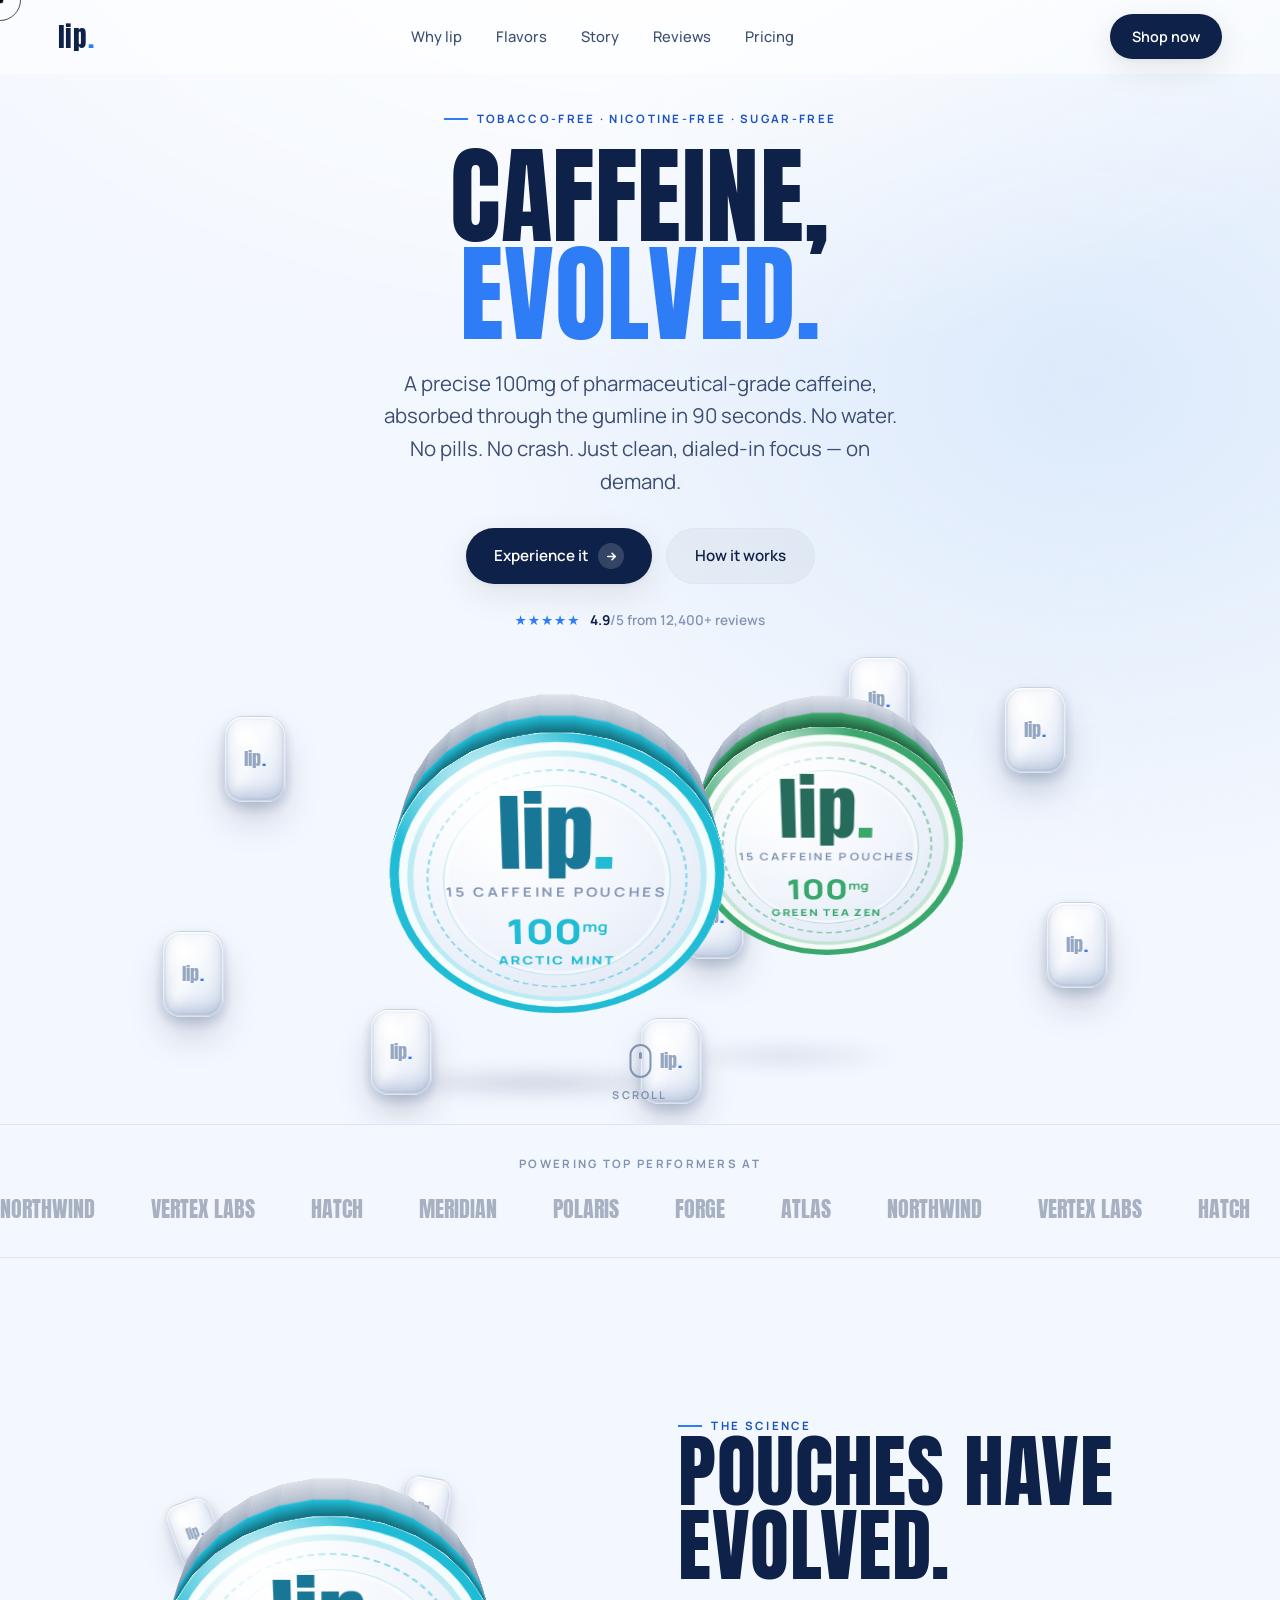
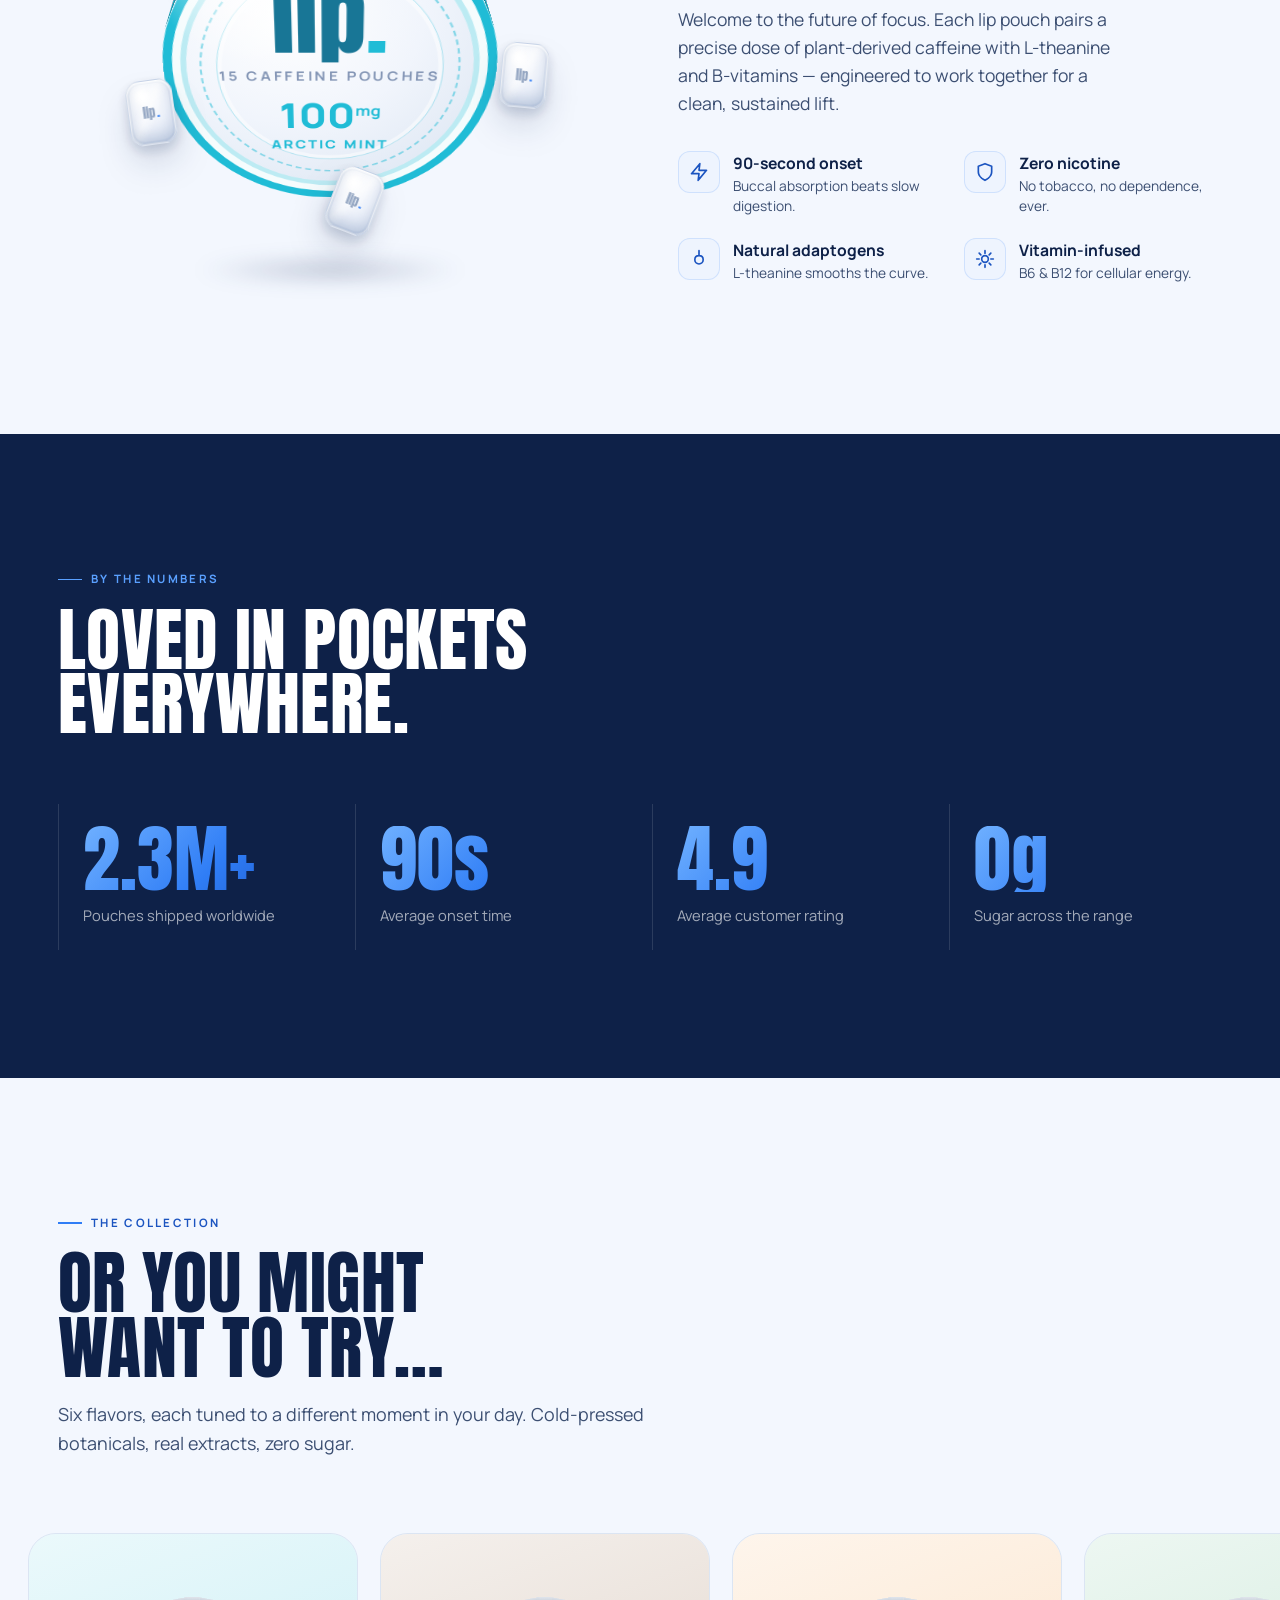
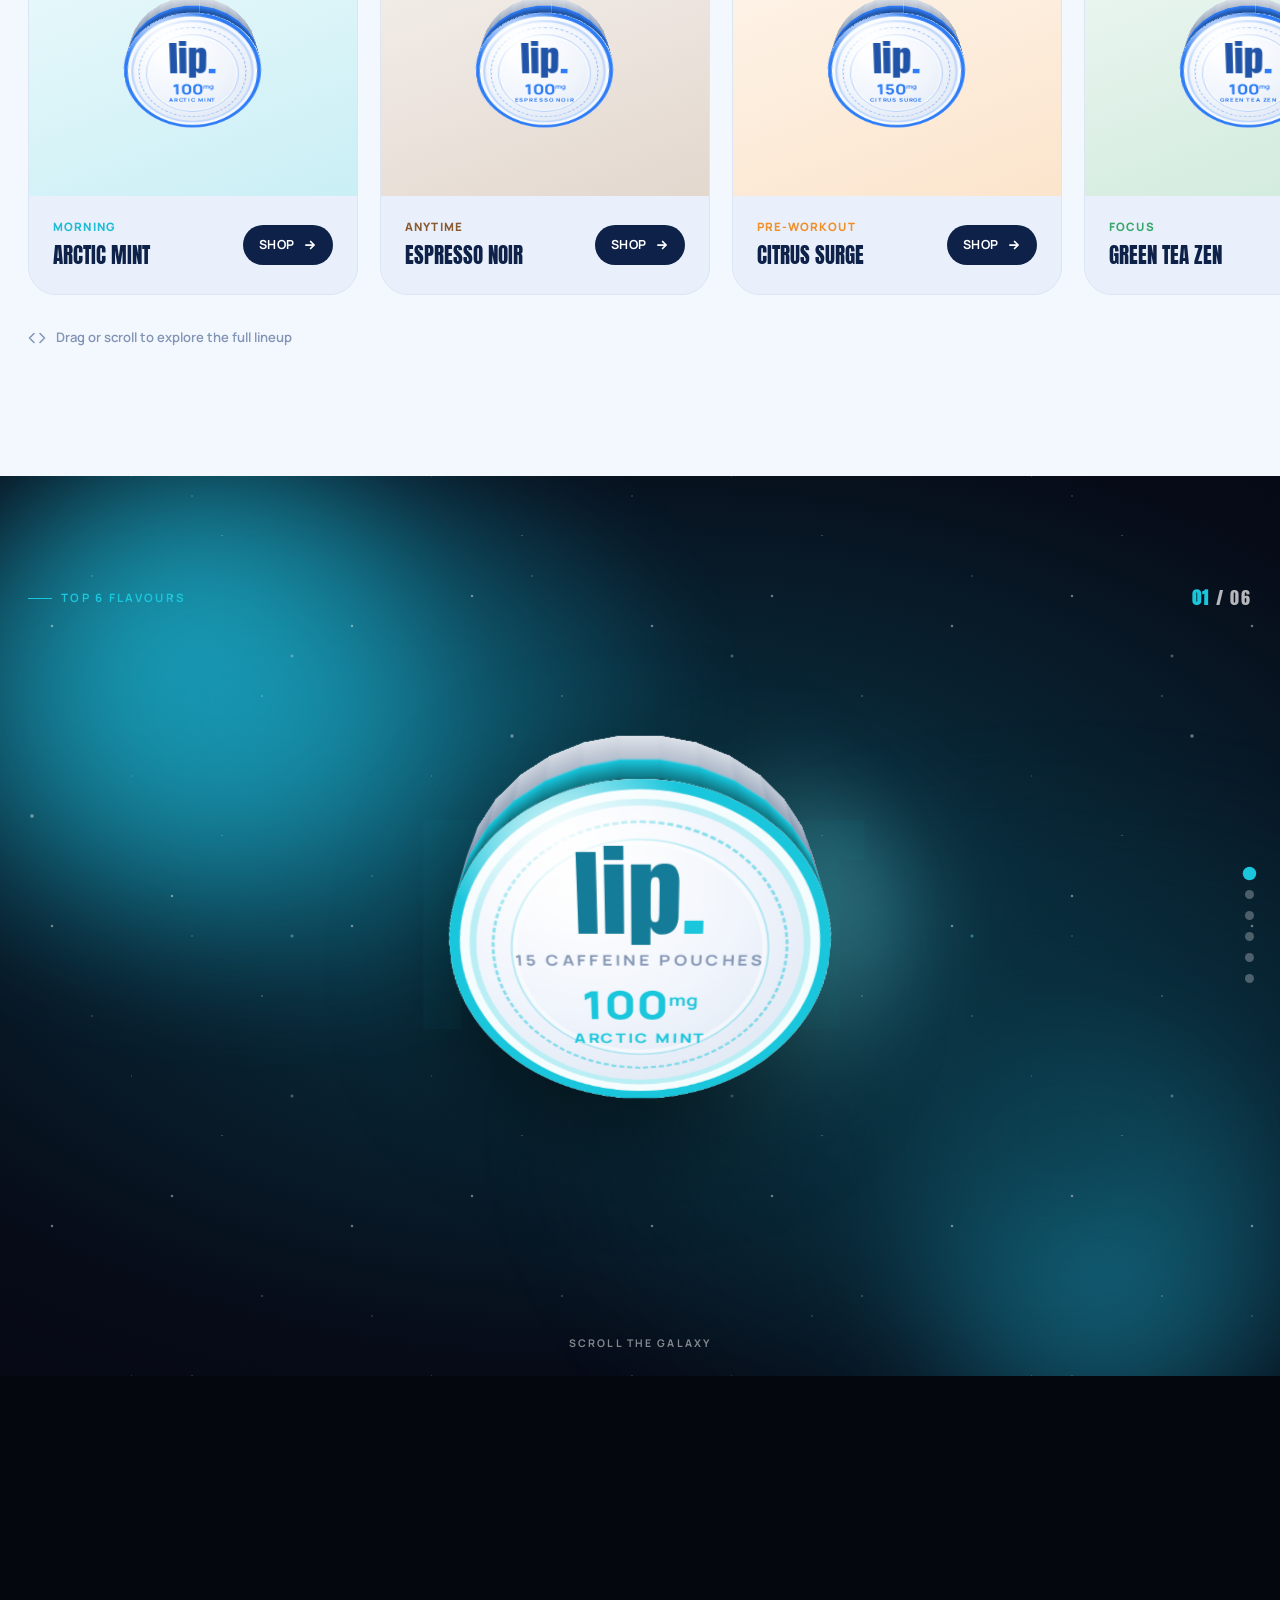
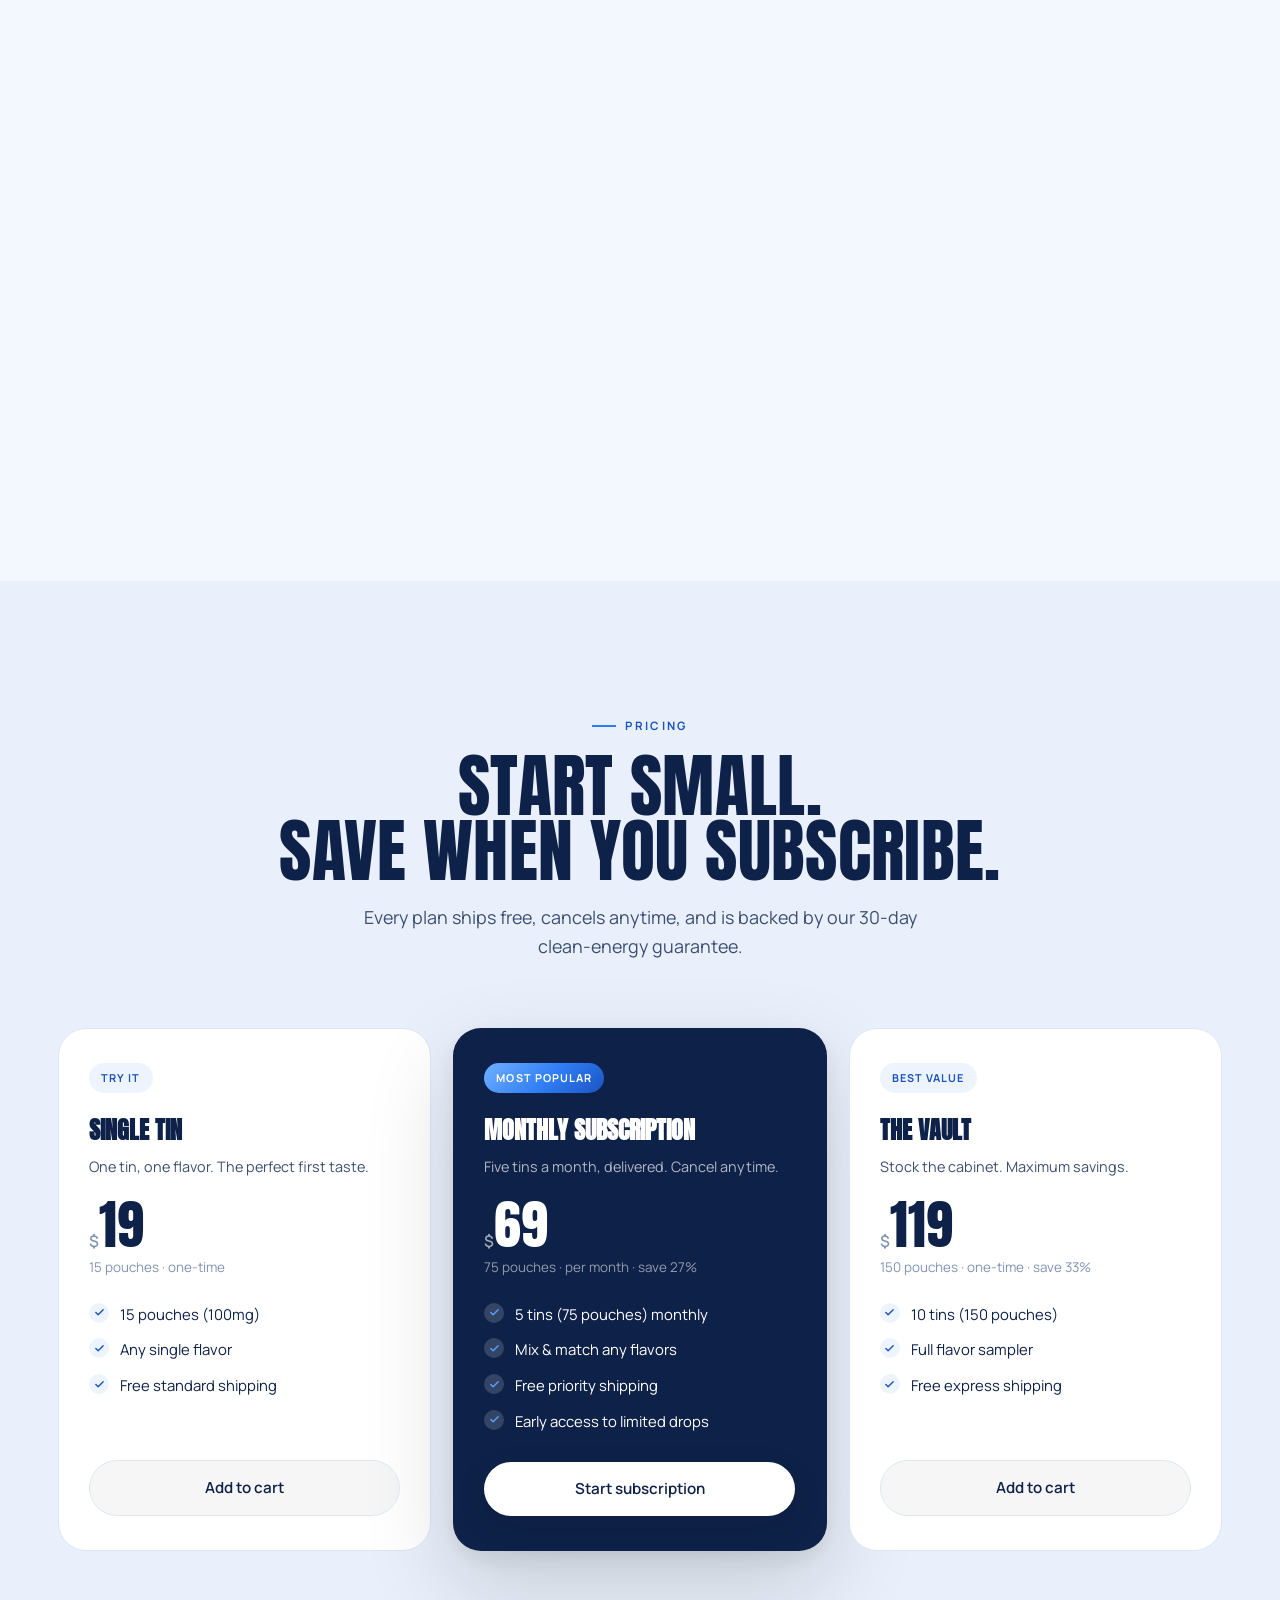
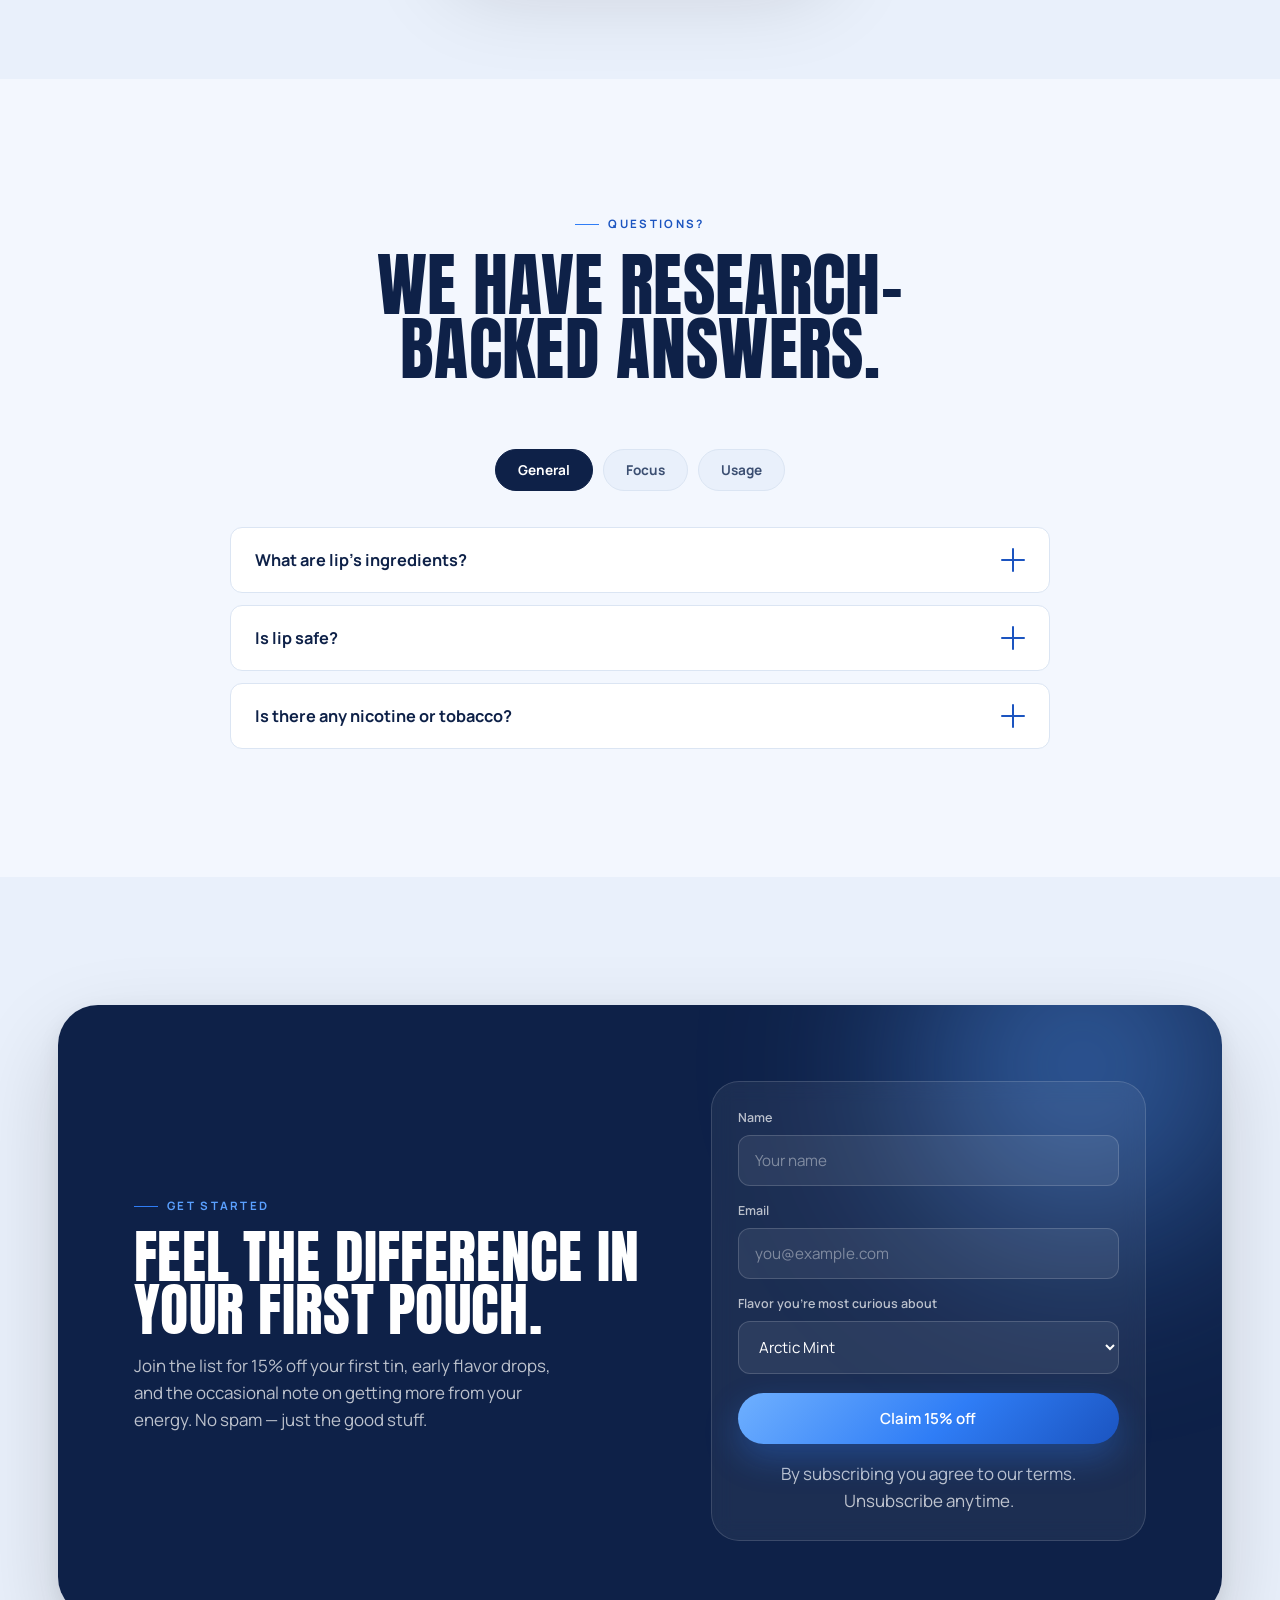
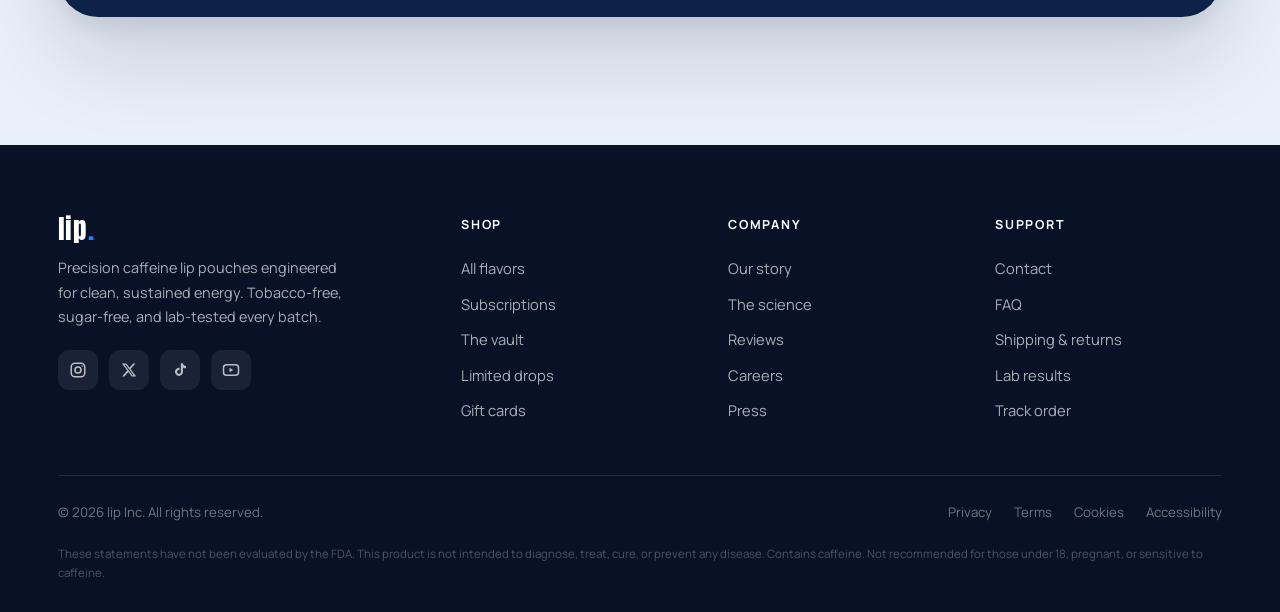
==== commit adc5b3a7: "Flip tin to show branded lid; smooth galaxy flavour transition The cylinder tilt sign was inverted, " ====
--- a/index.html
+++ b/index.html
@@ -130,7 +130,7 @@
 /* ============================================================ LIP CAN — real preserve-3d cylinder tin */
 /* Size via font-size on .can (all dims in em). --flavor drives colour. Faces built in JS. */
 .can{position:relative;display:grid;place-items:center;perspective:58em;--flavor:#2f7df6}
-.cyl{position:relative;width:20em;height:20em;transform-style:preserve-3d;transform:rotateX(-58deg);will-change:transform}
+.cyl{position:relative;width:20em;height:20em;transform-style:preserve-3d;transform:rotateX(58deg);will-change:transform}
 .cyl>div{position:absolute;left:50%;top:50%;backface-visibility:hidden;-webkit-backface-visibility:hidden}
 /* round top lid + bottom (caps of the cylinder) */
 .cyl-top,.cyl-bottom{width:20em;height:20em;margin:-10em 0 0 -10em;border-radius:50%;overflow:hidden}
@@ -426,9 +426,9 @@
 .flavors6{position:relative;height:640vh;background:#05070f}
 .flv-sticky{position:sticky;top:0;height:100vh;overflow:hidden;display:grid;place-items:center;--flavor:#19c6dc;--neb1:#0a3a4a;--neb2:#16708a}
 .flv-galaxy{position:absolute;inset:0;z-index:0;overflow:hidden;background:radial-gradient(125% 95% at 50% 46%,var(--neb1) 0%,#070b18 56%,#04060d 100%);transition:background 1s var(--ease)}
-.flv-galaxy .neb{position:absolute;inset:-25%;background:radial-gradient(40% 40% at 30% 34%,var(--neb2),transparent 60%),radial-gradient(46% 46% at 72% 66%,var(--neb1),transparent 62%);filter:blur(36px);opacity:.85;animation:nebSpin 70s linear infinite;transition:background 1s var(--ease)}
+.flv-galaxy .neb{position:absolute;inset:-25%;background:radial-gradient(40% 40% at 30% 34%,var(--neb2),transparent 60%),radial-gradient(46% 46% at 72% 66%,var(--neb1),transparent 62%);filter:blur(36px);opacity:.85;animation:nebSpin 70s linear infinite}
 /* bursts of flavour colour */
-.flv-galaxy .burst{position:absolute;border-radius:50%;filter:blur(46px);mix-blend-mode:screen;transition:background 1s var(--ease)}
+.flv-galaxy .burst{position:absolute;border-radius:50%;filter:blur(46px);mix-blend-mode:screen}
 .flv-galaxy .b1{width:46vmax;height:46vmax;top:-12%;left:-8%;background:radial-gradient(circle,color-mix(in srgb,var(--flavor) 85%,transparent),transparent 66%);animation:burstPulse 7s ease-in-out infinite}
 .flv-galaxy .b2{width:40vmax;height:40vmax;bottom:-14%;right:-6%;background:radial-gradient(circle,var(--neb2),transparent 66%);animation:burstPulse 9s ease-in-out infinite 1.2s}
 .flv-galaxy .b3{width:30vmax;height:30vmax;top:30%;right:24%;background:radial-gradient(circle,color-mix(in srgb,var(--flavor) 70%,#fff),transparent 64%);animation:burstPulse 11s ease-in-out infinite .5s}
@@ -452,14 +452,14 @@
 .flv-counter{font-family:'Anton',sans-serif;font-size:1.1rem;letter-spacing:.1em;color:rgba(255,255,255,.7)}
 .flv-counter b{color:var(--flavor);transition:color .8s}
 .flv-watermark{position:absolute;inset:0;display:grid;place-items:center;z-index:1;font-family:'Anton',sans-serif;text-transform:uppercase;font-size:clamp(4rem,19vw,18rem);line-height:.8;color:var(--flavor);opacity:.13;white-space:nowrap;pointer-events:none;text-align:center;transition:color .8s}
-.flv-can-wrap{font-size:clamp(12px,2.6vw,20px);z-index:2;filter:drop-shadow(0 34px 60px rgba(0,0,0,.55))}
+.flv-can-wrap{font-size:clamp(12px,2.6vw,20px);z-index:2;will-change:opacity,transform;filter:drop-shadow(0 34px 60px rgba(0,0,0,.55))}
 .flv-meta{position:absolute;bottom:max(70px,11vh);left:0;right:0;padding:0 28px;text-align:center;z-index:4;color:#fff}
 .flv-name{font-family:'Anton',sans-serif;text-transform:uppercase;font-size:clamp(2.2rem,6vw,4.4rem);line-height:.9;color:#fff;text-shadow:0 4px 30px rgba(0,0,0,.4)}
 .flv-name .dot{color:var(--flavor);transition:color .8s}
 .flv-note{color:rgba(255,255,255,.78);font-size:clamp(1rem,1.5vw,1.18rem);max-width:480px;margin:14px auto 0}
 .flv-dose{display:inline-flex;align-items:center;gap:8px;margin-top:16px;padding:8px 16px;border-radius:100px;font-size:.82rem;font-weight:700;letter-spacing:.05em;color:#fff;background:color-mix(in srgb,var(--flavor) 30%,transparent);border:1px solid color-mix(in srgb,var(--flavor) 55%,transparent);transition:background .8s,border-color .8s}
 .flv-morph{display:contents}
-.flv-fade{transition:opacity .15s linear}
+.flv-fade{will-change:opacity,transform}
 .flv-dots{position:absolute;right:max(20px,2vw);top:50%;transform:translateY(-50%);display:flex;flex-direction:column;gap:12px;z-index:4}
 .flv-dots i{width:9px;height:9px;border-radius:50%;background:rgba(255,255,255,.28);transition:background .4s,transform .4s;display:block}
 .flv-dots i.on{background:var(--flavor);transform:scale(1.5)}
@@ -956,7 +956,7 @@
     var op=Math.min(1,t*1.7);
     var cyl=flvCan&&flvCan.firstElementChild;
     if(!reduce&&cyl){
-      cyl.style.transform='rotateX(-58deg) rotateY('+spin+'deg)';
+      cyl.style.transform='rotateX(58deg) rotateY('+spin+'deg)';
     }
     flvCanWrap.style.transform='scale('+scale+')';
     flvCanWrap.style.opacity=op; flvWm.style.opacity=(0.04+0.12*t); flvMeta.style.opacity=op;
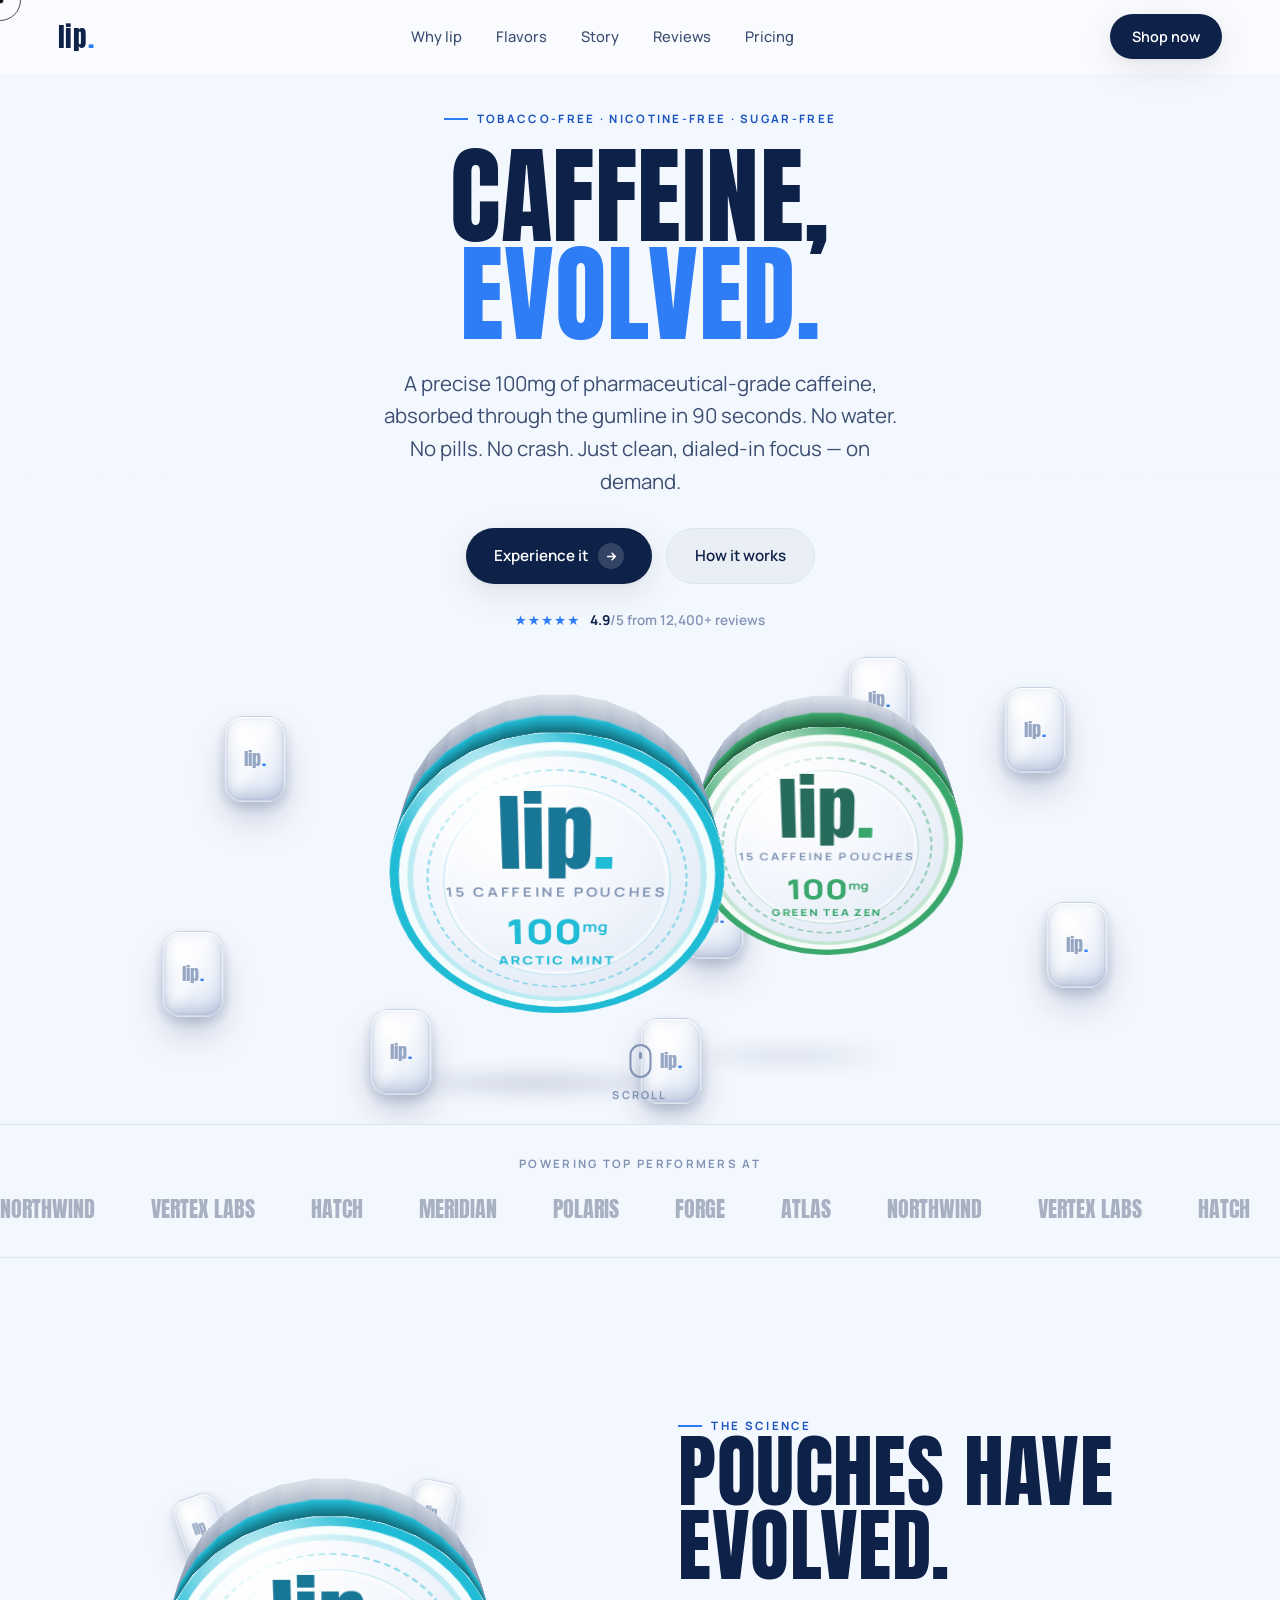
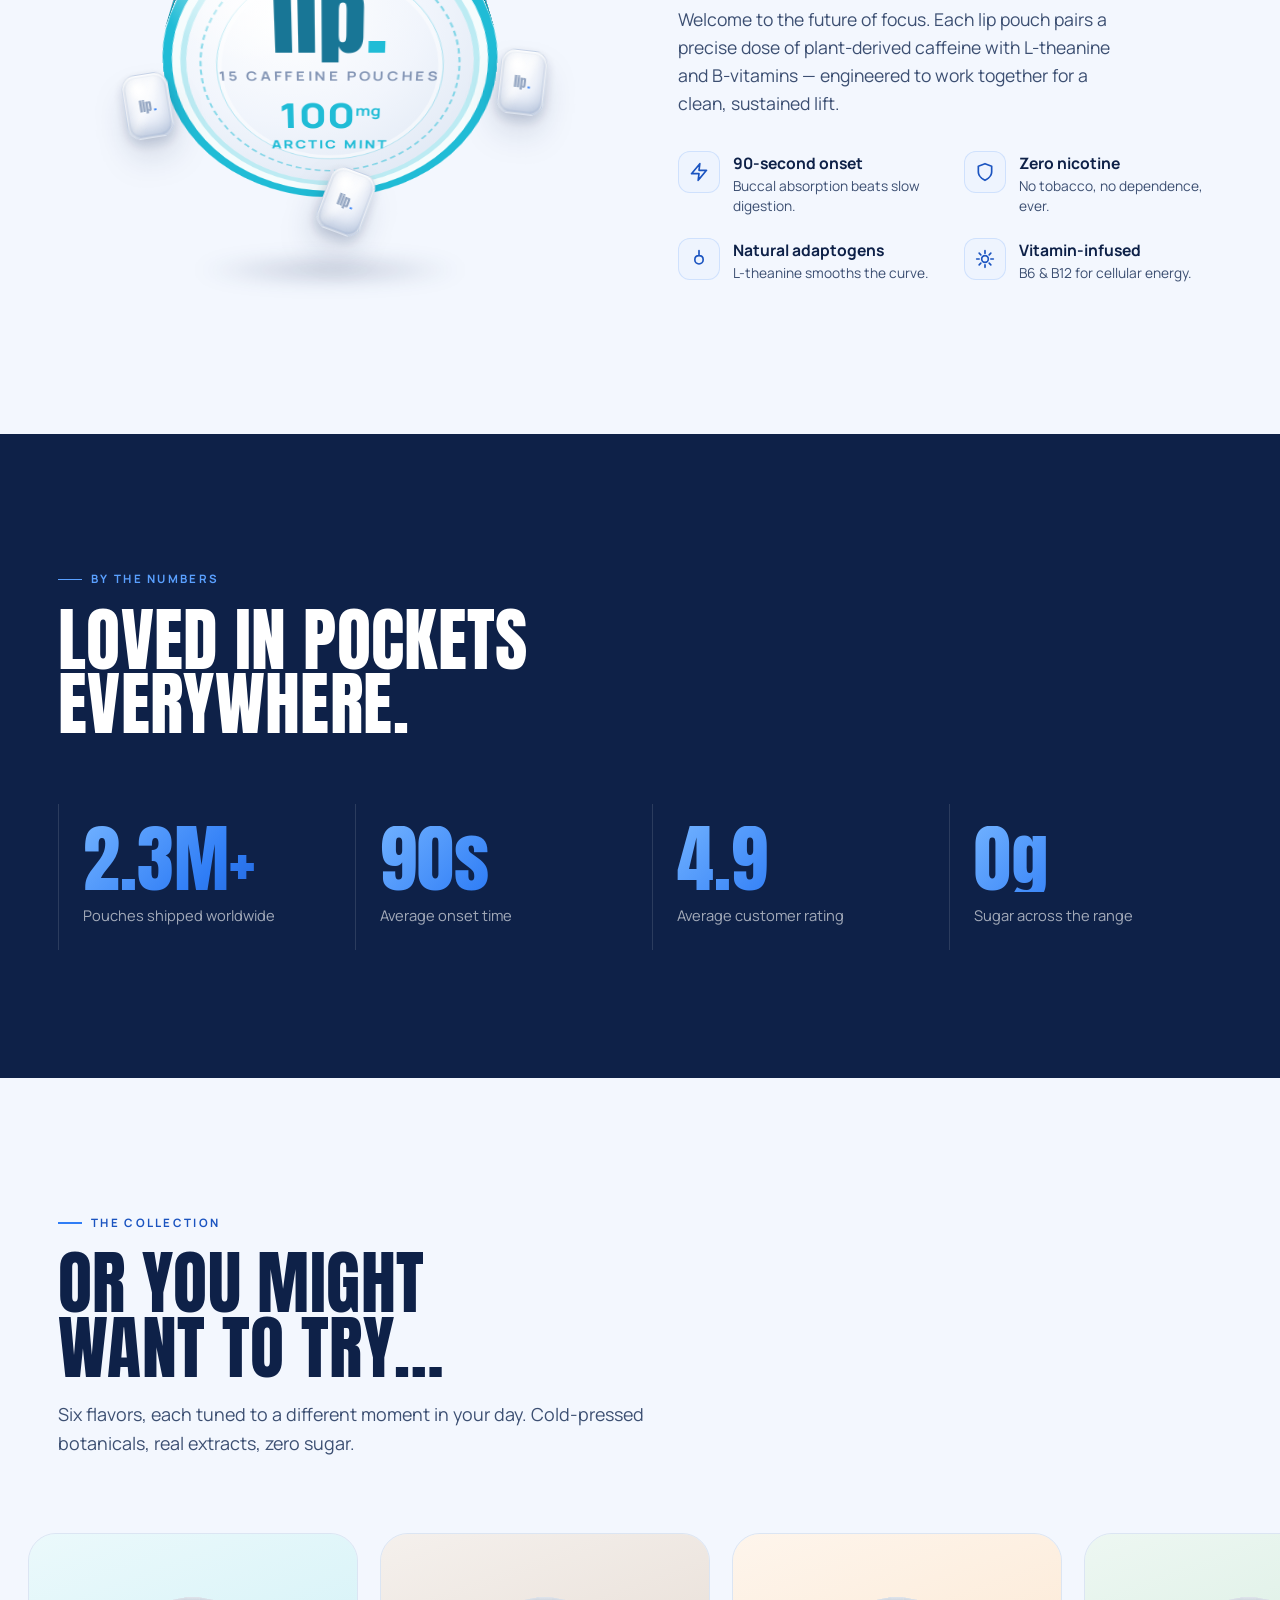
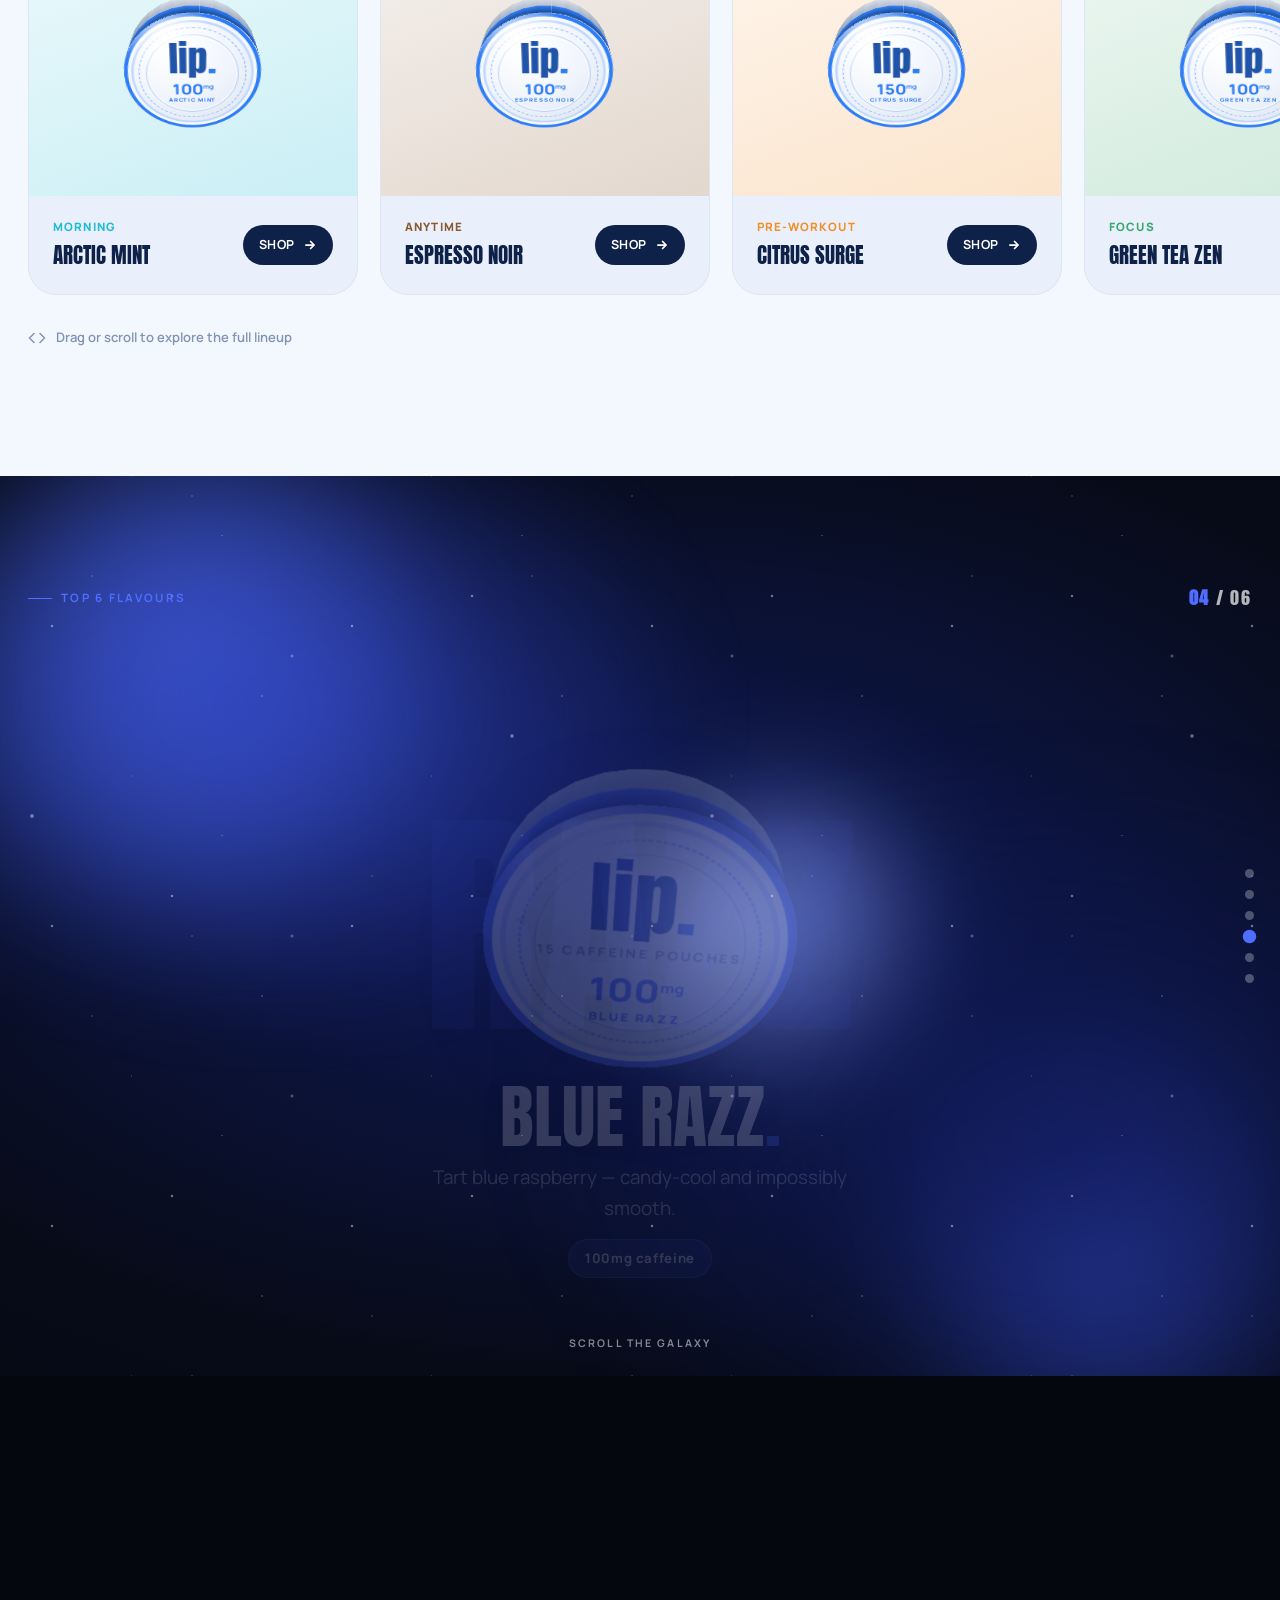
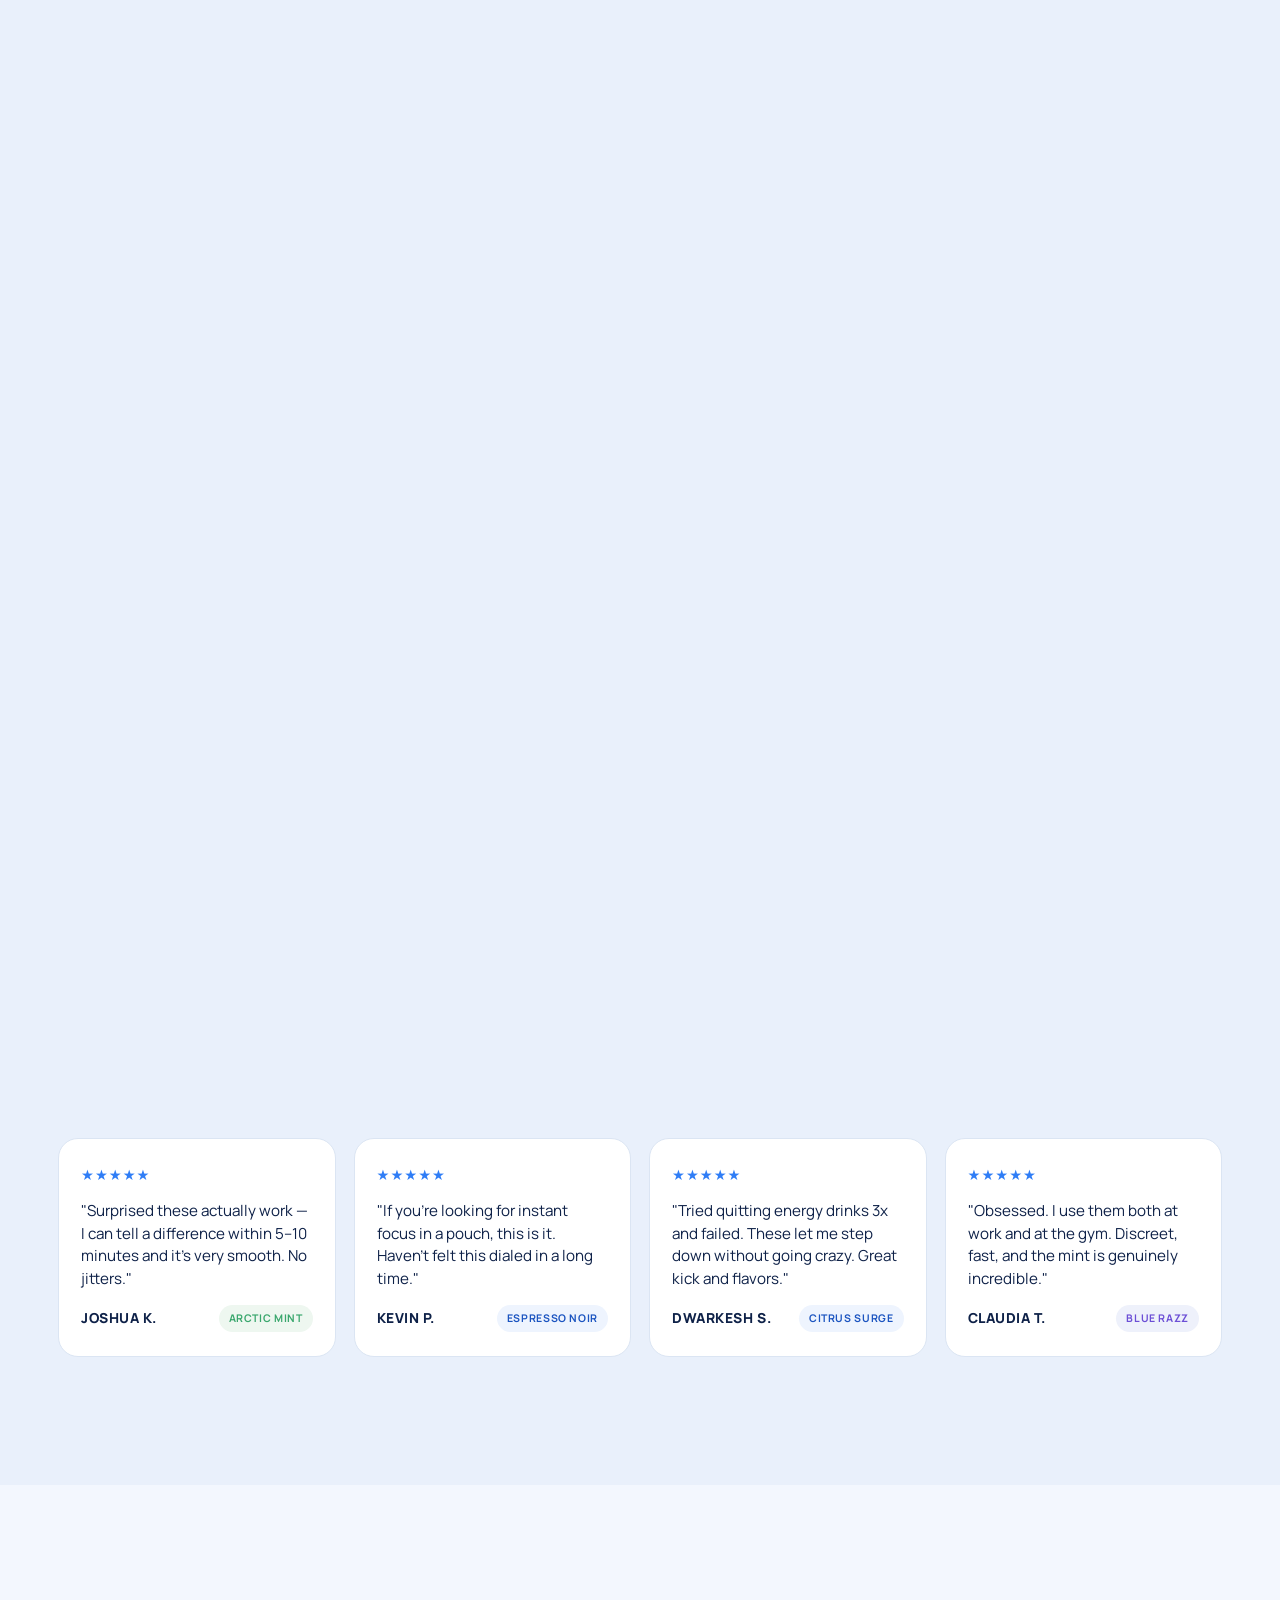
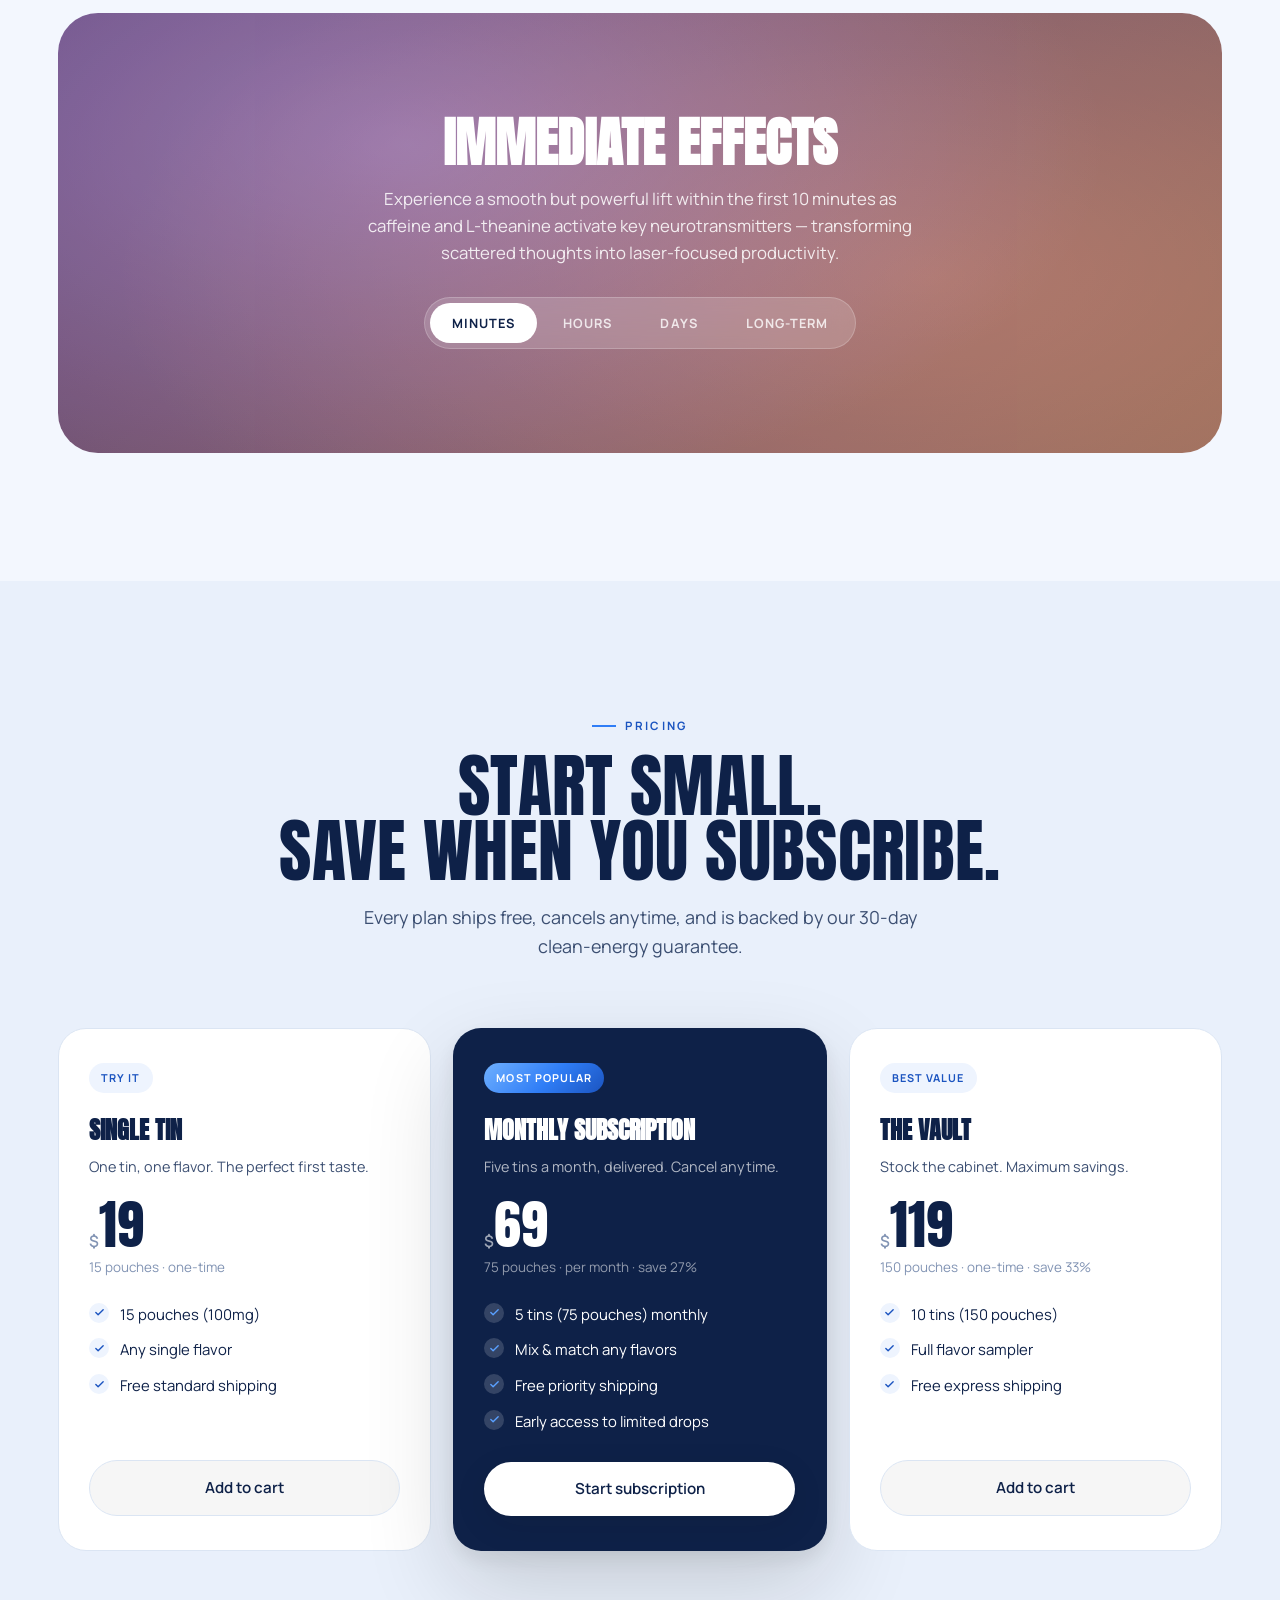
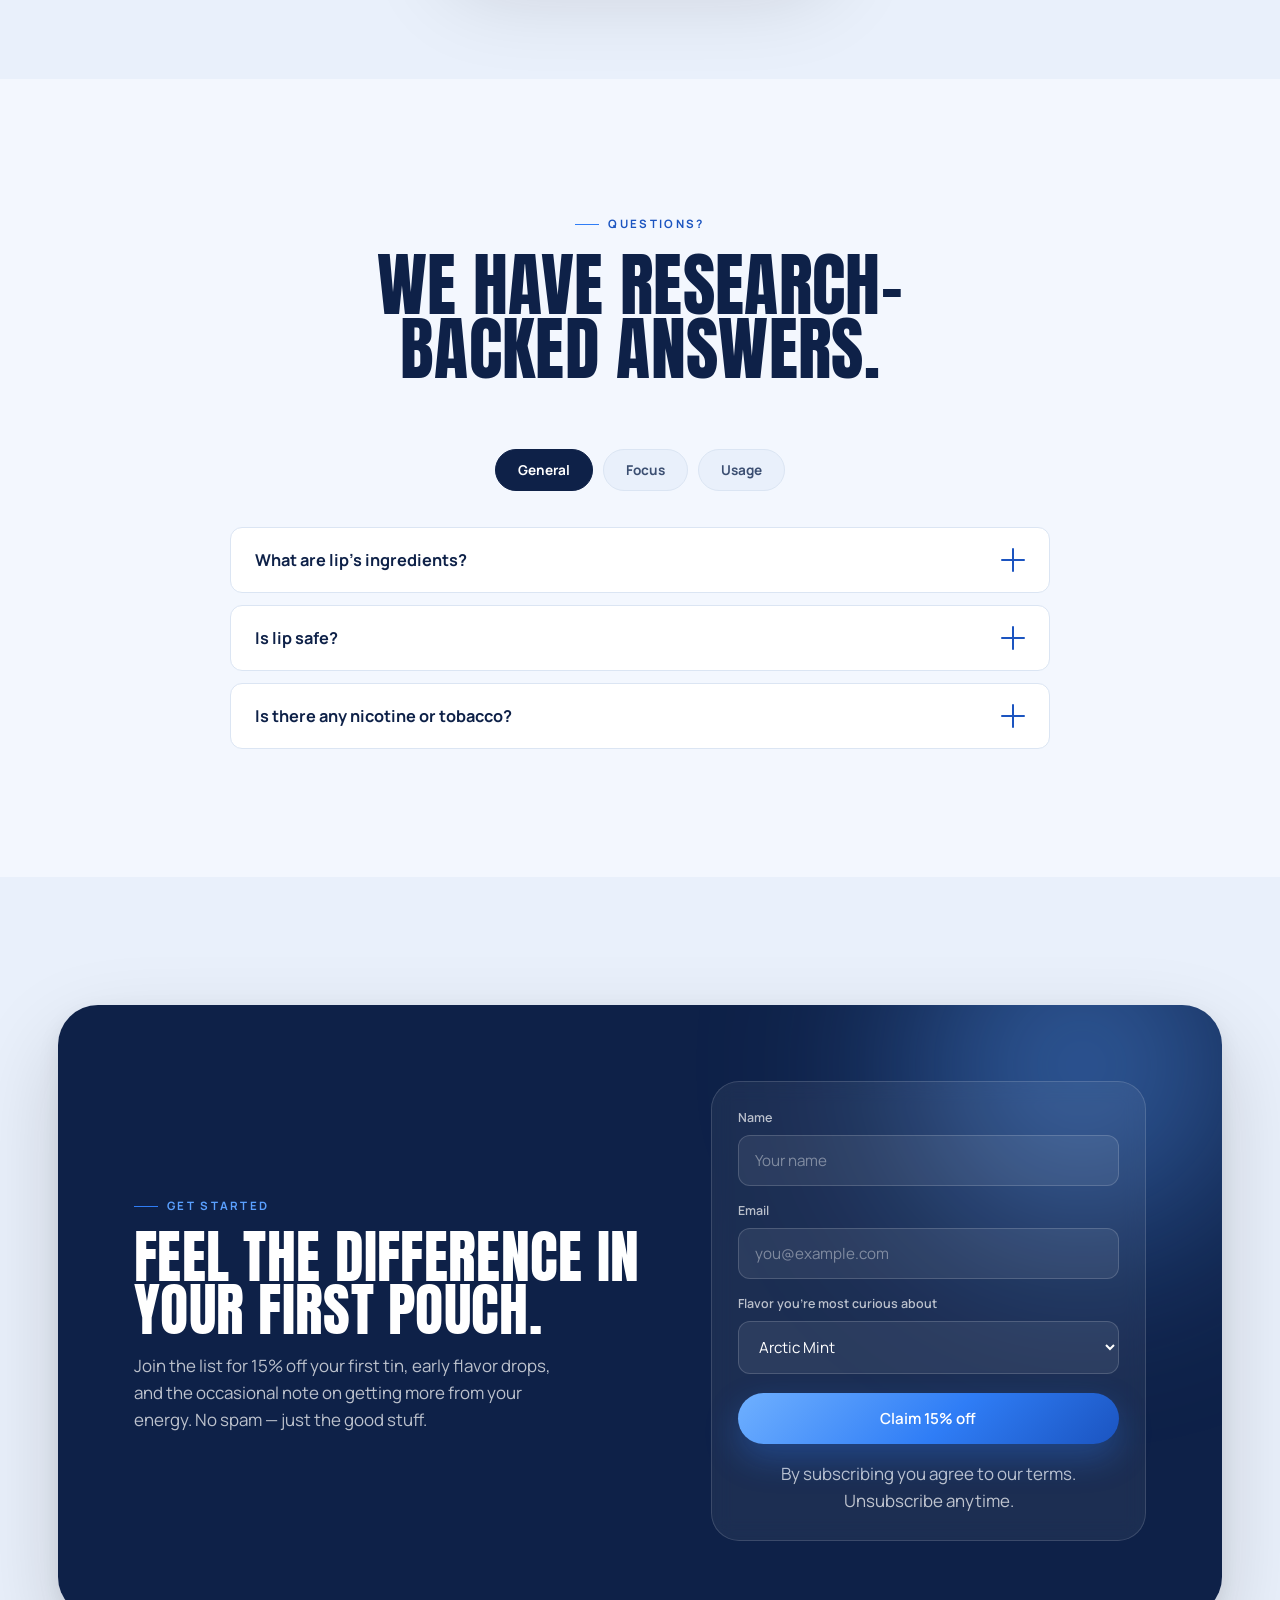
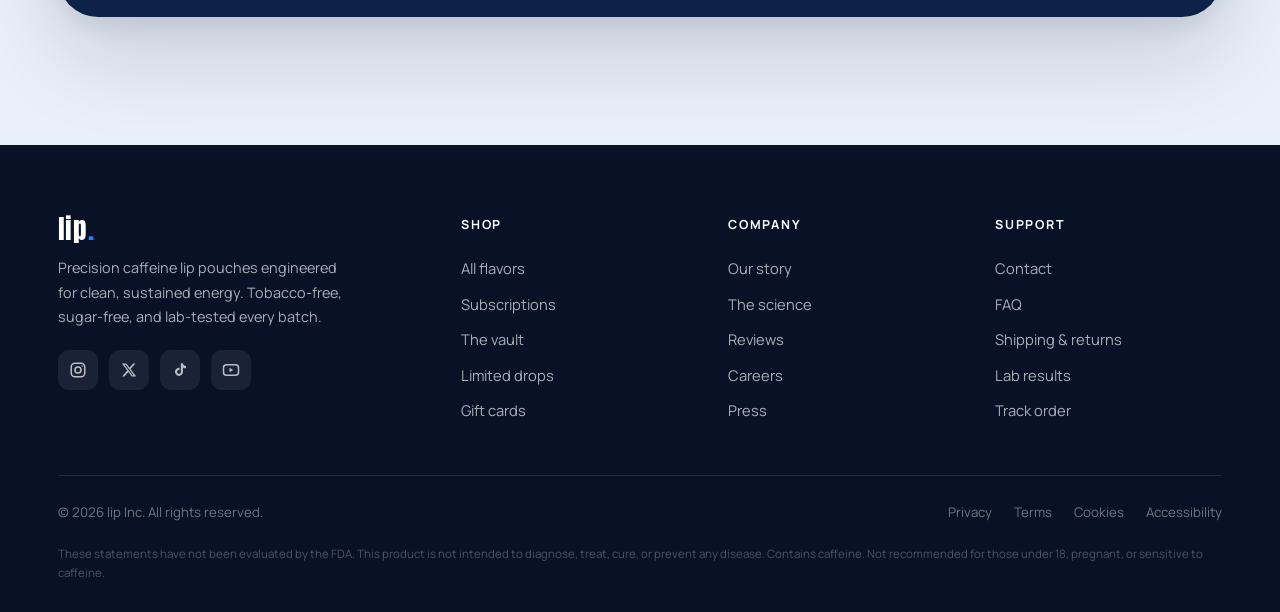
==== commit d1442cff: "Smoother scroll-linked motion via eased render loop Replace the 1:1 scroll handler with a single eas" ====
--- a/index.html
+++ b/index.html
@@ -943,11 +943,8 @@
       nm.classList.remove('pop');void nm.offsetWidth;nm.classList.add('pop');
     }
   }
-  function updateFlavors(){
+  function updateFlavors(p){
     if(!flvSec) return;
-    var rectTop=flvSec.getBoundingClientRect().top;
-    var total=flvSec.offsetHeight-window.innerHeight;
-    var p=Math.min(1,Math.max(0,(-rectTop)/total));
     var seg=p*FLAV.length, idx=Math.min(FLAV.length-1,Math.floor(seg)), lp=seg-idx;
     setFlavor(idx);
     var t=Math.sin(Math.min(1,Math.max(0,lp))*Math.PI);          /* 0 at edges (galaxy gap), 1 mid-flavour */
@@ -956,23 +953,42 @@
     var op=Math.min(1,t*1.7);
     var cyl=flvCan&&flvCan.firstElementChild;
     if(!reduce&&cyl){
-      cyl.style.transform='rotateX(58deg) rotateY('+spin+'deg)';
+      cyl.style.transform='rotateX(58deg) rotateY('+spin.toFixed(2)+'deg)';
     }
-    flvCanWrap.style.transform='scale('+scale+')';
-    flvCanWrap.style.opacity=op; flvWm.style.opacity=(0.04+0.12*t); flvMeta.style.opacity=op;
+    flvCanWrap.style.transform='scale('+scale.toFixed(4)+')';
+    flvCanWrap.style.opacity=op.toFixed(3); flvWm.style.opacity=(0.04+0.12*t).toFixed(3); flvMeta.style.opacity=op.toFixed(3);
   }
 
-  function onScroll(){
-    var st=window.scrollY||document.documentElement.scrollTop;
+  /* ---- eased render loop: scroll-linked motion glides instead of snapping ---- */
+  var smoothY=window.scrollY||0, gp=0, running=false;
+  function applyInstant(st){
     var docH=document.documentElement.scrollHeight-window.innerHeight;
     progress.style.width=(docH>0?(st/docH)*100:0)+'%';
     nav.classList.toggle('scrolled',st>24);
-    if(!reduce){for(var i=0;i<px.length;i++){var el=px[i];var sp=parseFloat(el.getAttribute('data-parallax'))||0;el.style.transform='translate3d(0,'+(st*sp*-1)+'px,0)';}}
-    updateFlavors();
-    ticking=false;
   }
-  window.addEventListener('scroll',function(){if(!ticking){requestAnimationFrame(onScroll);ticking=true;}},{passive:true});
-  onScroll();
+  function render(){
+    var st=window.scrollY||document.documentElement.scrollTop||0;
+    applyInstant(st);
+    /* parallax follows an eased scroll value */
+    smoothY+=(st-smoothY)*0.11;
+    if(Math.abs(st-smoothY)<0.06) smoothY=st;
+    if(!reduce){for(var i=0;i<px.length;i++){var el=px[i];var sp=parseFloat(el.getAttribute('data-parallax'))||0;el.style.transform='translate3d(0,'+(smoothY*sp*-1).toFixed(2)+'px,0)';}}
+    /* galaxy progress eases toward target */
+    var gpT=0, settledG=true;
+    if(flvSec){
+      var rectTop=flvSec.getBoundingClientRect().top, total=flvSec.offsetHeight-window.innerHeight;
+      gpT=Math.min(1,Math.max(0,(-rectTop)/(total||1)));
+      gp+=(gpT-gp)*0.09;
+      if(Math.abs(gpT-gp)<0.0004) gp=gpT; else settledG=false;
+      updateFlavors(gp);
+    }
+    if(Math.abs(st-smoothY)>0.06 || !settledG){ requestAnimationFrame(render); }
+    else running=false;
+  }
+  function kick(){ if(!running){ running=true; requestAnimationFrame(render); } }
+  window.addEventListener('scroll',kick,{passive:true});
+  window.addEventListener('resize',kick,{passive:true});
+  render();
 
   /* reveal */
   var rev=[].slice.call(document.querySelectorAll('[data-reveal]'));
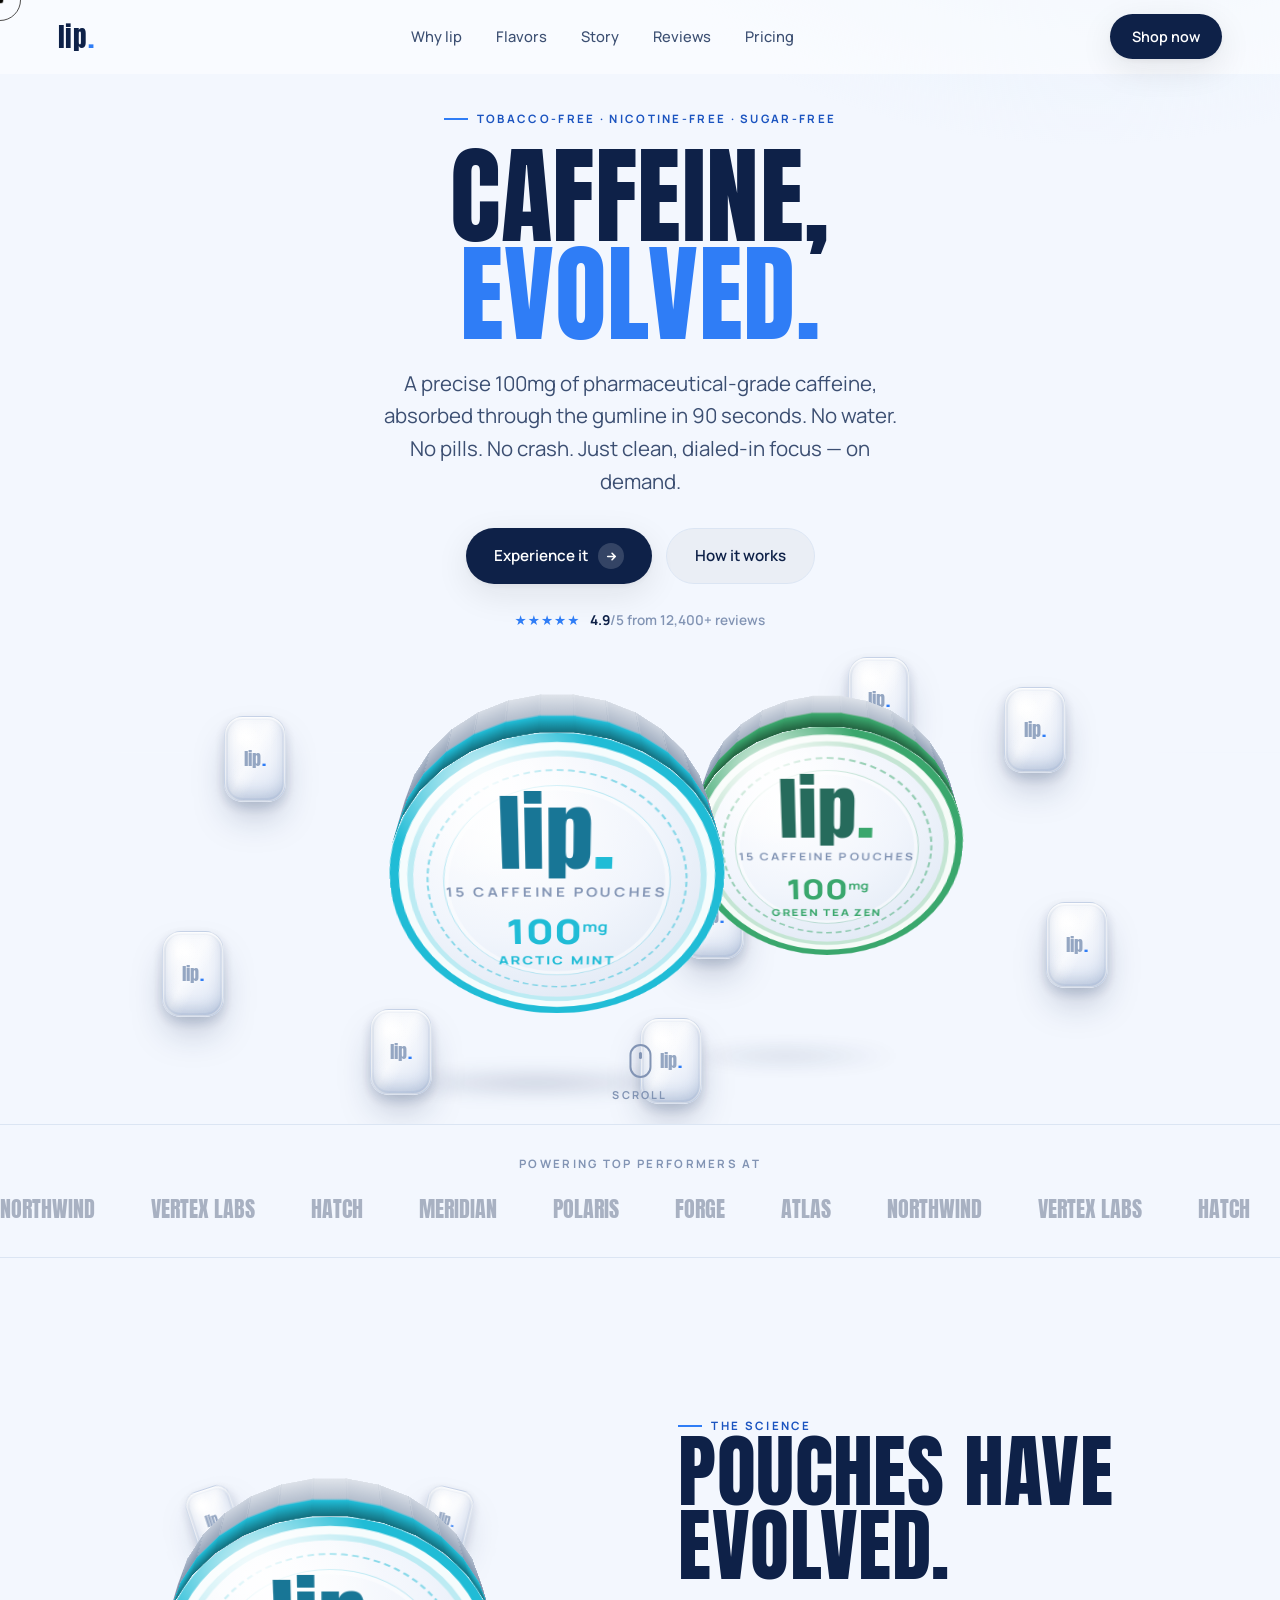
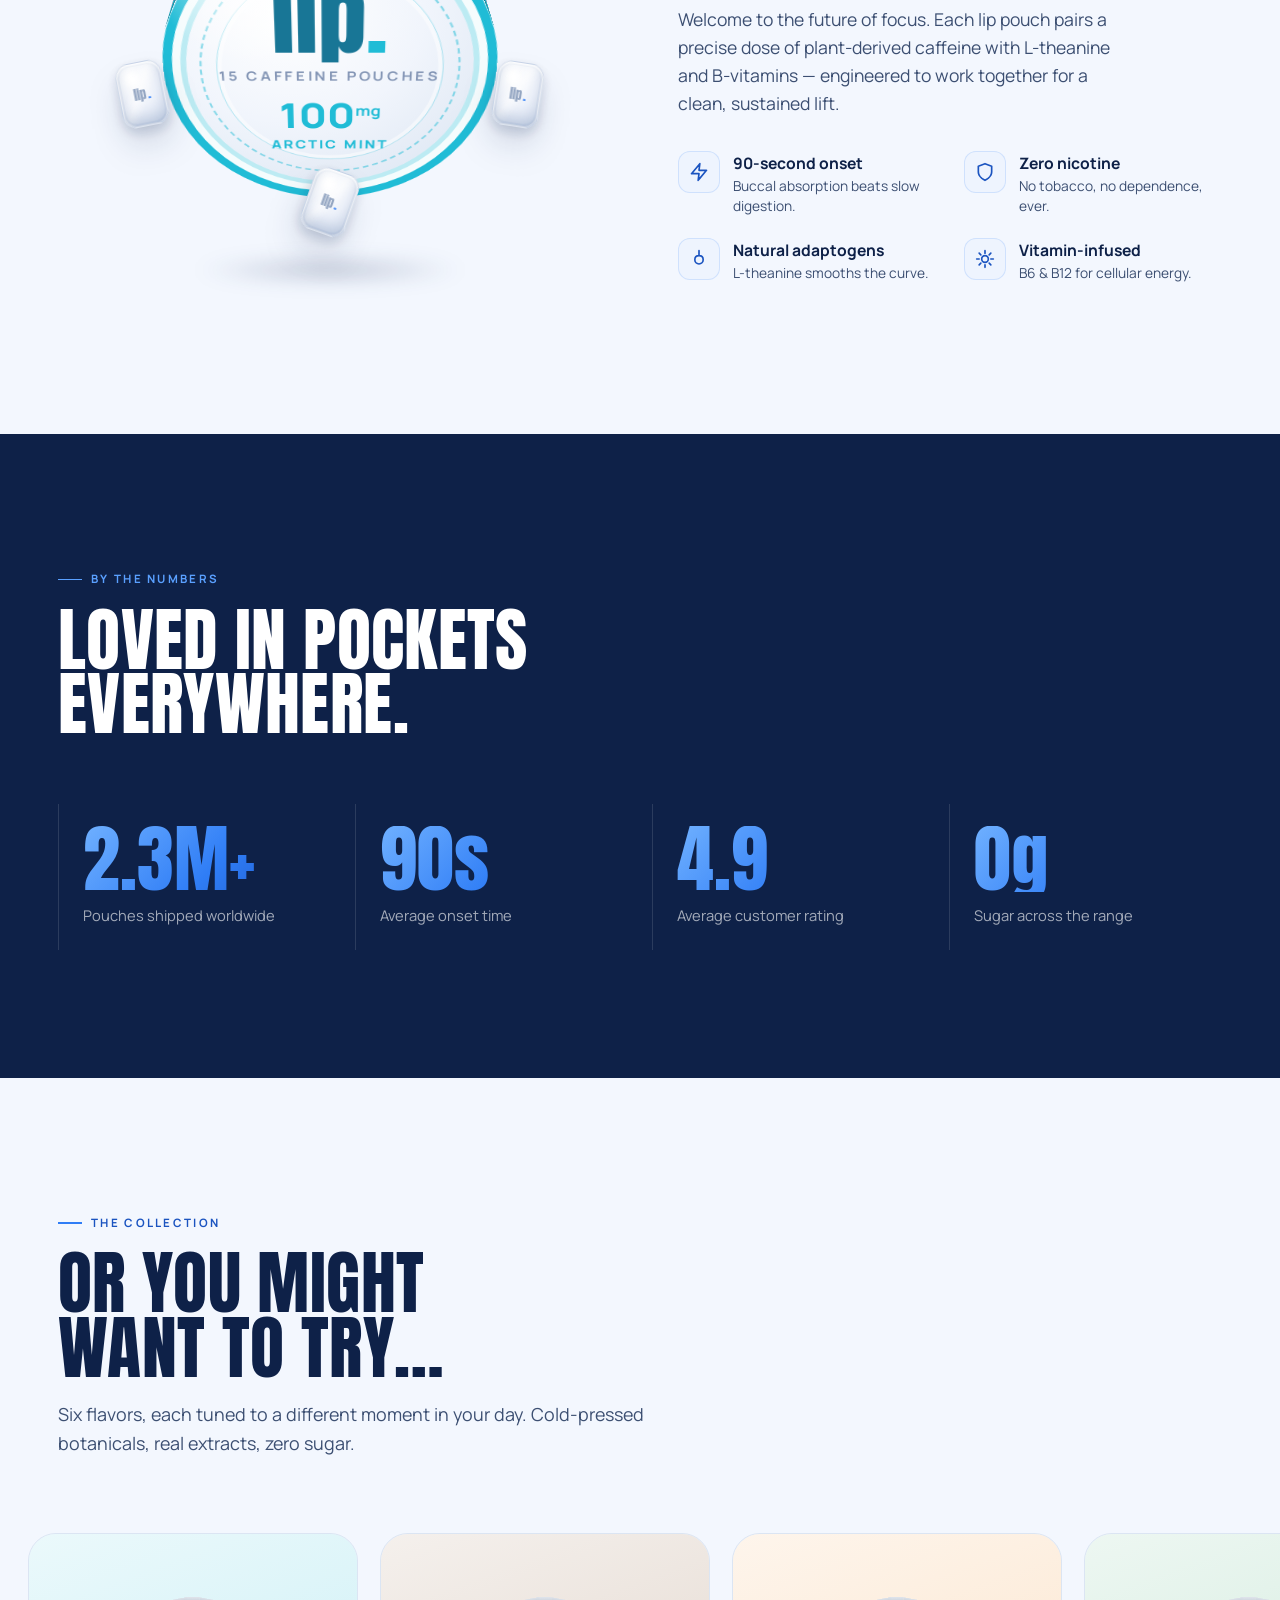
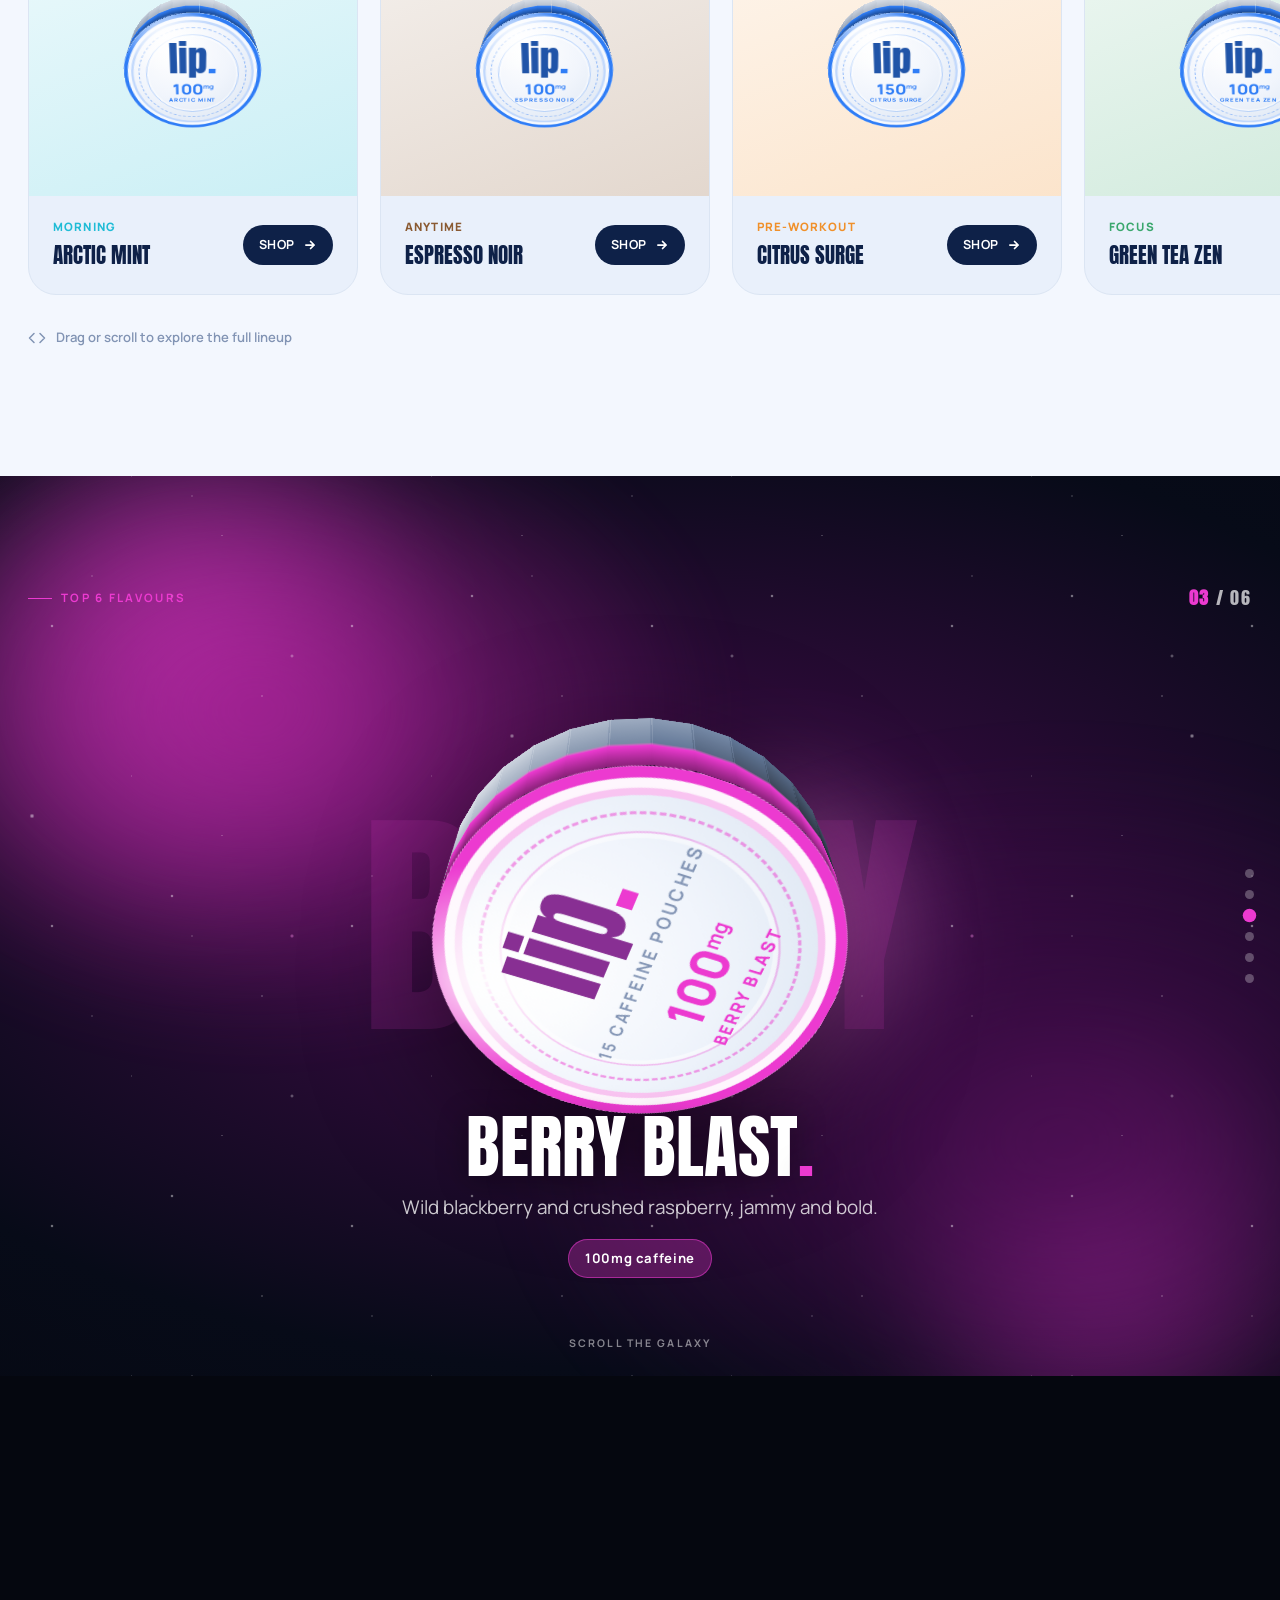
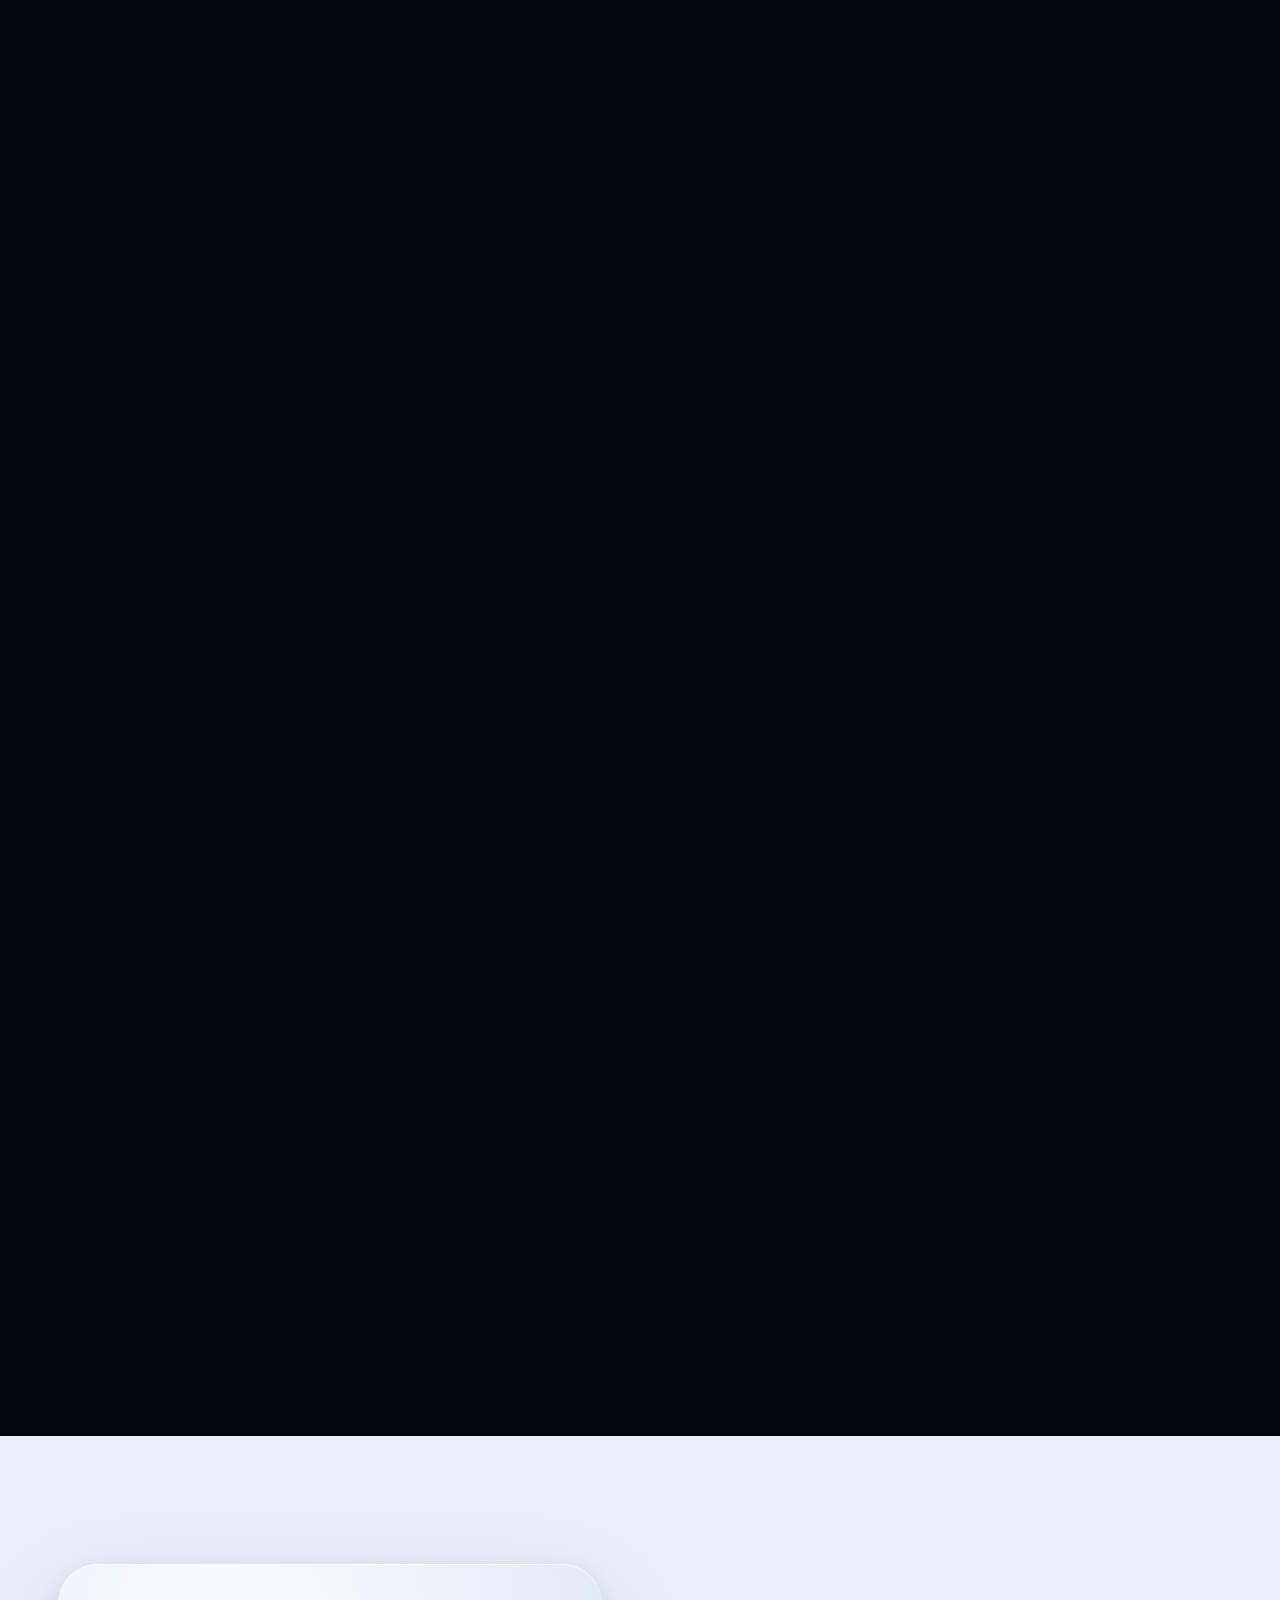
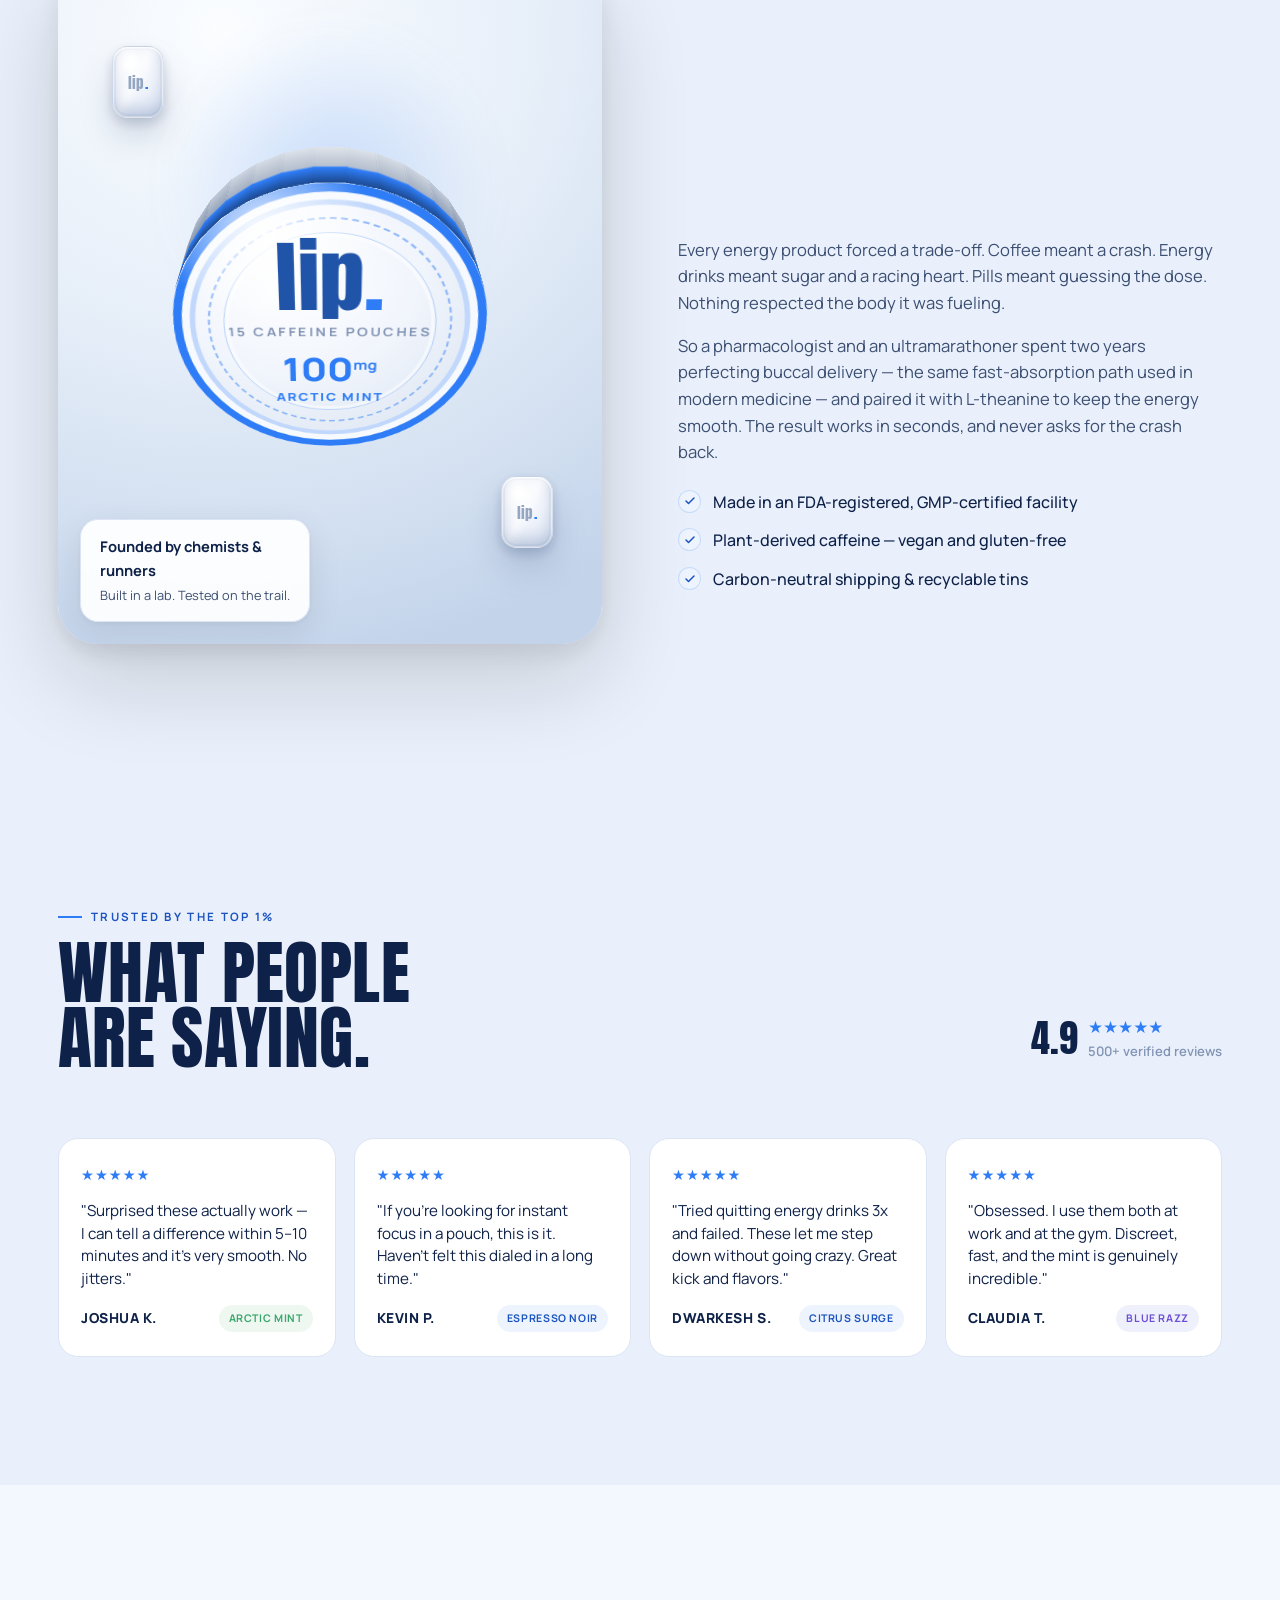
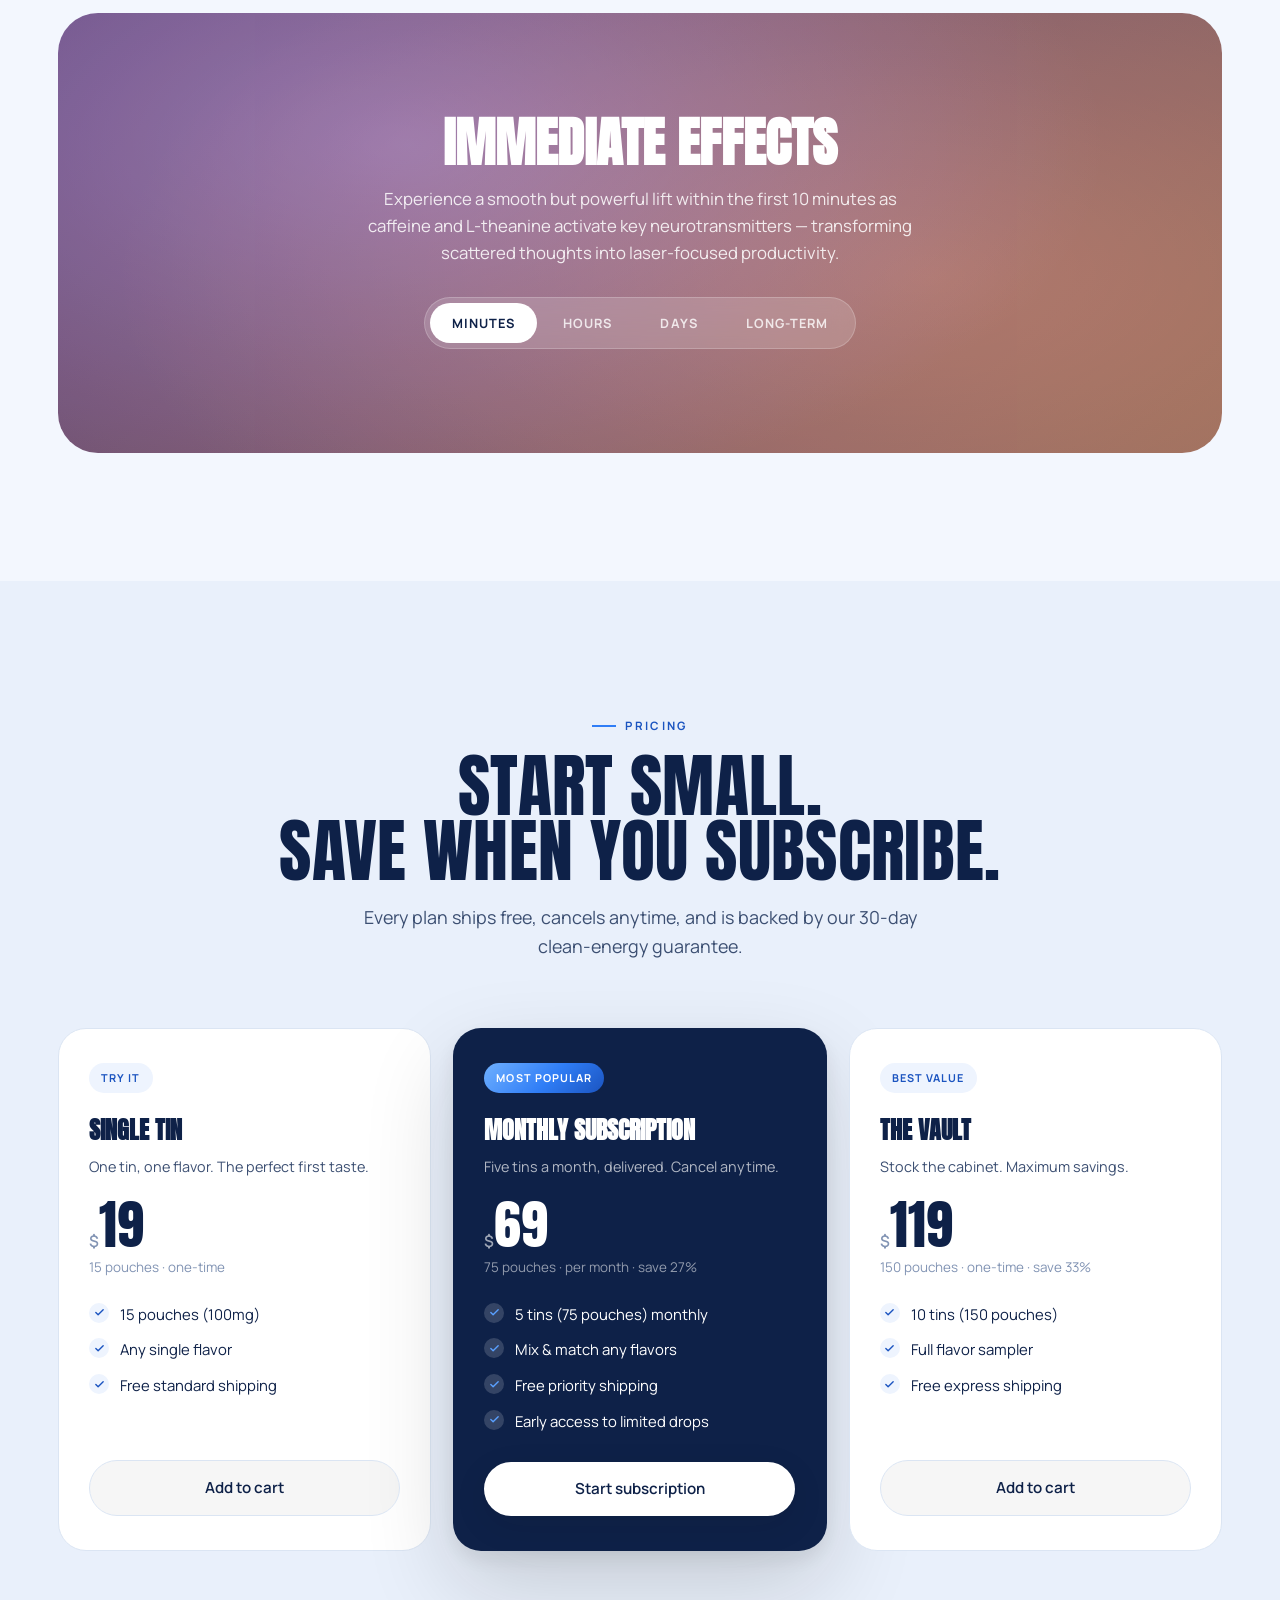
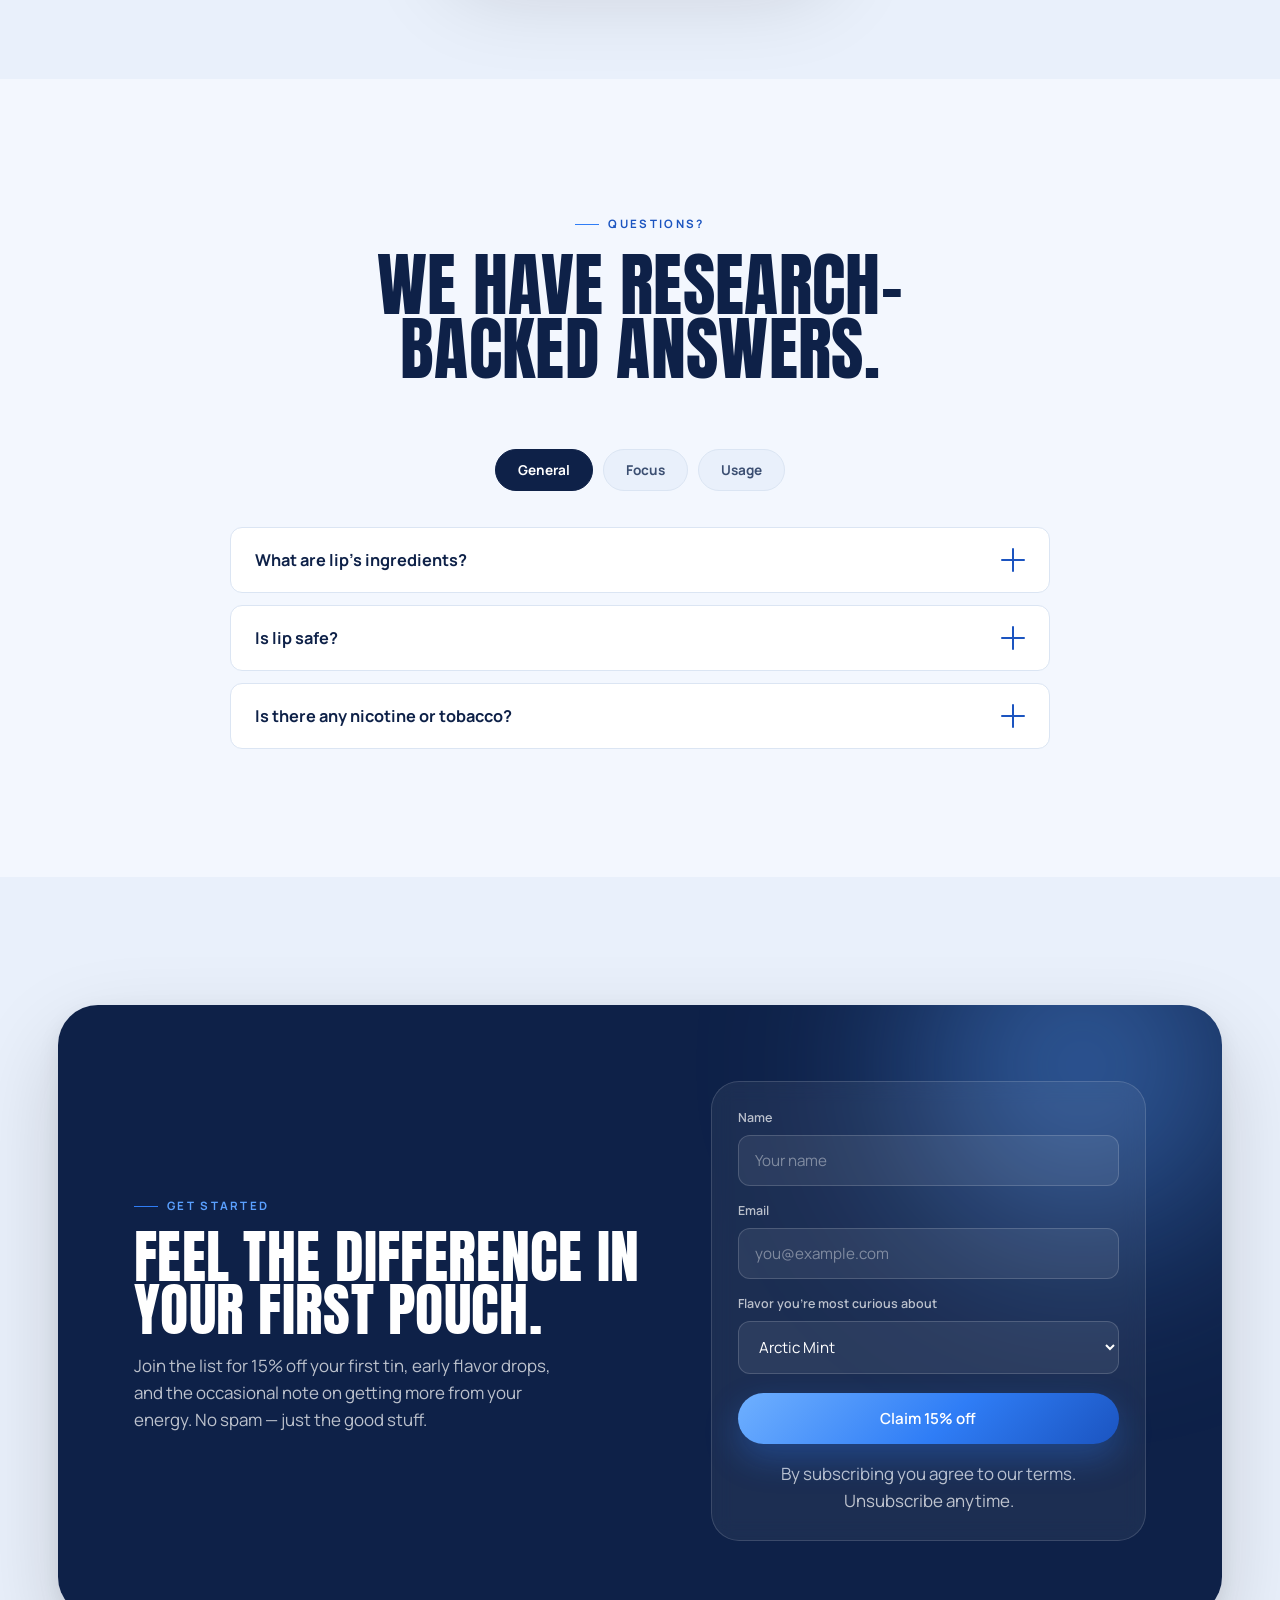
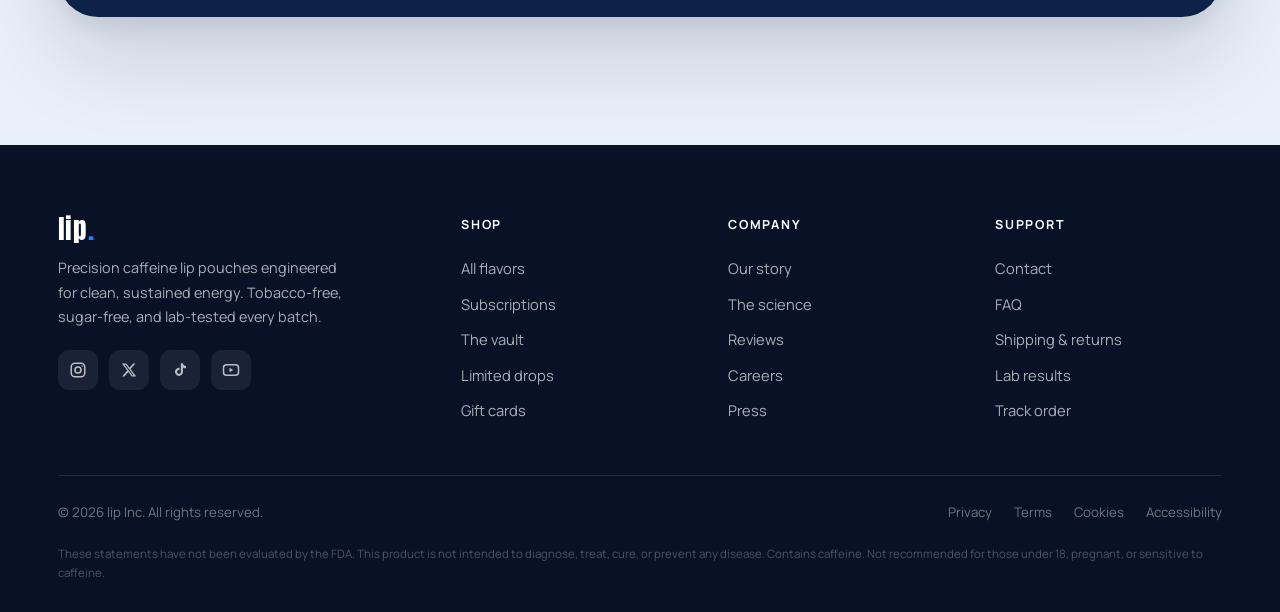
==== commit f94b82bc: "Split into multi-page site with shared nav/footer; add /shop page Extract CSS to styles.css and JS t" ====
--- a/index.html
+++ b/index.html
@@ -4,522 +4,16 @@
 <meta charset="UTF-8" />
 <meta name="viewport" content="width=device-width, initial-scale=1.0" />
 <meta name="description" content="lip — premium tobacco-free, nicotine-free caffeine lip pouches engineered for clean, sustained focus. Fast buccal absorption, zero crash." />
-<meta name="theme-color" content="#ffffff" />
+<meta name="theme-color" content="#f3f7fe" />
 <title>lip — Caffeine, evolved.</title>
-
 <link rel="preconnect" href="https://fonts.googleapis.com" />
 <link rel="preconnect" href="https://fonts.gstatic.com" crossorigin />
 <link href="https://fonts.googleapis.com/css2?family=Anton&family=Manrope:wght@300;400;500;600;700;800&display=swap" rel="stylesheet" />
-
-<style>
-/* ============================================================ TOKENS */
-:root{
-  --flavor:#2f7df6;       /* default can flavour (overridden per product) */
-  --bg:#f3f7fe;           /* lightest cool blue-white */
-  --bg-soft:#e9f0fb;
-  --bg-mute:#dfe8f6;
-  --surface:#ffffff;
-  --ink:#0e2148;          /* deep cool blue text */
-  --ink-2:#3c4f72;
-  --ink-3:#8294b4;
-  --line:#dbe5f3;
-  --line-2:#c8d6ec;
-
-  --accent:#2f7df6;       /* cool electric blue */
-  --accent-2:#5aa0ff;
-  --accent-deep:#1b54c0;
-  --cream:#eef4fe;
-  --mint:#3aa76d;
-  --blue:#6c4fd6;
-  --grad-accent:linear-gradient(135deg,#6fb0ff,#2f7df6 55%,#1b54c0);
-
-  --shadow-sm:0 1px 2px rgba(15,15,15,.05),0 2px 8px rgba(15,15,15,.04);
-  --shadow-md:0 10px 34px rgba(20,20,20,.09),0 2px 6px rgba(20,20,20,.05);
-  --shadow-lg:0 36px 90px rgba(20,20,20,.16),0 8px 22px rgba(20,20,20,.08);
-  --shadow-soft:0 40px 70px -30px rgba(40,30,10,.28);
-
-  --r-sm:12px; --r-md:20px; --r-lg:28px; --r-xl:40px;
-  --container:1220px;
-  --ease:cubic-bezier(.22,.61,.36,1);
-  --ease-out:cubic-bezier(.16,1,.3,1);
-  --nav-h:74px;
-}
-
-/* ============================================================ RESET */
-*,*::before,*::after{box-sizing:border-box;margin:0;padding:0}
-html{-webkit-text-size-adjust:100%}
-@media (prefers-reduced-motion:reduce){
-  html{scroll-behavior:auto}
-  *,*::before,*::after{animation-duration:.001ms!important;animation-iteration-count:1!important;transition-duration:.001ms!important}
-}
-body{
-  font-family:'Manrope',system-ui,-apple-system,"Segoe UI",sans-serif;
-  background:var(--bg);color:var(--ink);line-height:1.6;font-weight:400;
-  -webkit-font-smoothing:antialiased;text-rendering:optimizeLegibility;overflow-x:hidden;
-}
-img{max-width:100%;display:block}
-a{color:inherit;text-decoration:none}
-button{font-family:inherit;cursor:pointer;border:none;background:none;color:inherit}
-ul{list-style:none}
-:focus-visible{outline:2px solid var(--accent);outline-offset:3px;border-radius:4px}
-
-/* ============================================================ TYPE / UTIL */
-.container{width:100%;max-width:var(--container);margin-inline:auto;padding-inline:28px}
-.display{font-family:'Anton',Impact,sans-serif;font-weight:400;text-transform:uppercase;letter-spacing:.005em;line-height:.92}
-.eyebrow{display:inline-flex;align-items:center;gap:9px;font-size:.72rem;font-weight:700;letter-spacing:.2em;text-transform:uppercase;color:var(--accent-deep)}
-.eyebrow::before{content:"";width:24px;height:1.5px;background:var(--accent);display:inline-block}
-.section{padding:clamp(76px,10vw,150px) 0;position:relative}
-.section-head{max-width:780px;margin-bottom:clamp(38px,6vw,68px)}
-.section-head h2{font-size:clamp(2.4rem,6vw,4.4rem);margin-top:18px}
-.section-head p{font-size:clamp(1.02rem,1.4vw,1.18rem);color:var(--ink-2);margin-top:20px;max-width:600px}
-.center{text-align:center;margin-inline:auto}
-
-/* ============================================================ BUTTONS */
-.btn{display:inline-flex;align-items:center;justify-content:center;gap:10px;padding:15px 28px;border-radius:100px;font-weight:600;font-size:.95rem;position:relative;transition:transform .4s var(--ease-out),box-shadow .4s var(--ease-out),background .4s,color .4s;will-change:transform}
-.btn svg{transition:transform .4s var(--ease-out)}
-.btn-dark{background:var(--ink);color:#fff;box-shadow:var(--shadow-md)}
-.btn-dark:hover{transform:translateY(-3px);box-shadow:var(--shadow-lg)}
-.btn-dark:hover svg{transform:translateX(4px)}
-.btn-ghost{background:rgba(10,10,10,.035);color:var(--ink);border:1px solid var(--line)}
-.btn-ghost:hover{transform:translateY(-3px);background:#fff;border-color:var(--line-2);box-shadow:var(--shadow-md)}
-.btn-accent{background:var(--grad-accent);color:#fff;box-shadow:0 14px 34px rgba(47,125,246,.32)}
-.btn-accent:hover{transform:translateY(-3px);box-shadow:0 20px 46px rgba(47,125,246,.42)}
-.btn-light{background:#fff;color:var(--ink);box-shadow:var(--shadow-md)}
-.btn-light:hover{transform:translateY(-3px);box-shadow:var(--shadow-lg)}
-.arrow{display:inline-grid;place-items:center;width:26px;height:26px;border-radius:50%;background:rgba(255,255,255,.16)}
-.btn-ghost .arrow,.btn-light .arrow{background:var(--ink);color:#fff}
-
-/* ============================================================ PROGRESS + CURSOR */
-#progress{position:fixed;top:0;left:0;height:3px;width:0%;background:var(--grad-accent);z-index:1000;box-shadow:0 0 12px rgba(47,125,246,.55)}
-.cursor-dot,.cursor-ring{position:fixed;top:0;left:0;border-radius:50%;pointer-events:none;z-index:999;transform:translate(-50%,-50%);mix-blend-mode:difference}
-.cursor-dot{width:7px;height:7px;background:#fff;transition:width .25s,height .25s}
-.cursor-ring{width:42px;height:42px;border:1.5px solid rgba(255,255,255,.7);transition:width .3s var(--ease-out),height .3s var(--ease-out),background .3s,border-color .3s}
-.cursor-ring.hover{width:64px;height:64px;background:rgba(255,255,255,.14);border-color:transparent}
-.cursor-dot.hover{width:0;height:0}
-@media (hover:none),(pointer:coarse){.cursor-dot,.cursor-ring{display:none}}
-
-/* ============================================================ NAV */
-.nav{position:fixed;inset:0 0 auto 0;height:var(--nav-h);z-index:900;display:flex;align-items:center;transition:height .4s var(--ease),background .4s var(--ease),box-shadow .4s var(--ease),border-color .4s;background:rgba(255,255,255,.5);backdrop-filter:blur(0);border-bottom:1px solid transparent}
-.nav.scrolled{height:60px;background:rgba(255,255,255,.8);backdrop-filter:blur(18px) saturate(180%);-webkit-backdrop-filter:blur(18px) saturate(180%);border-bottom:1px solid var(--line);box-shadow:0 4px 24px rgba(20,20,20,.05)}
-.nav .container{display:flex;align-items:center;justify-content:space-between;gap:24px}
-.brand{font-family:'Anton',sans-serif;font-size:1.7rem;letter-spacing:.01em;text-transform:lowercase;display:flex;align-items:baseline;line-height:1}
-.brand .d{color:var(--accent);margin-left:1px}
-.nav-links{display:flex;align-items:center;gap:4px}
-.nav-links a{padding:9px 15px;border-radius:100px;font-size:.92rem;font-weight:500;color:var(--ink-2);transition:color .3s,background .3s}
-.nav-links a:hover{color:var(--ink);background:rgba(10,10,10,.05)}
-.nav-actions{display:flex;align-items:center;gap:12px}
-.nav-cta{padding:11px 22px;font-size:.9rem}
-.hamburger{display:none;width:42px;height:42px;border-radius:11px;position:relative}
-.hamburger span{position:absolute;left:11px;right:11px;height:2px;background:var(--ink);border-radius:2px;transition:transform .4s var(--ease),opacity .3s}
-.hamburger span:nth-child(1){top:15px}.hamburger span:nth-child(2){top:21px}.hamburger span:nth-child(3){top:27px}
-body.menu-open .hamburger span:nth-child(1){transform:translateY(6px) rotate(45deg)}
-body.menu-open .hamburger span:nth-child(2){opacity:0}
-body.menu-open .hamburger span:nth-child(3){transform:translateY(-6px) rotate(-45deg)}
-.mobile-menu{position:fixed;inset:0;z-index:850;background:rgba(255,255,255,.97);backdrop-filter:blur(22px);display:flex;flex-direction:column;justify-content:center;padding:40px 32px;opacity:0;visibility:hidden;transition:opacity .45s var(--ease),visibility .45s}
-body.menu-open .mobile-menu{opacity:1;visibility:visible}
-.mobile-menu a{font-family:'Anton',sans-serif;text-transform:uppercase;font-size:2.4rem;padding:13px 0;border-bottom:1px solid var(--line);opacity:0;transform:translateY(20px);transition:opacity .5s var(--ease),transform .5s var(--ease),color .3s}
-body.menu-open .mobile-menu a{opacity:1;transform:none}
-body.menu-open .mobile-menu a:nth-child(1){transition-delay:.08s}
-body.menu-open .mobile-menu a:nth-child(2){transition-delay:.14s}
-body.menu-open .mobile-menu a:nth-child(3){transition-delay:.2s}
-body.menu-open .mobile-menu a:nth-child(4){transition-delay:.26s}
-body.menu-open .mobile-menu a:nth-child(5){transition-delay:.32s}
-.mobile-menu a:hover{color:var(--accent-deep)}
-.mobile-menu .btn{margin-top:30px;align-self:flex-start;font-family:'Manrope';text-transform:none;font-size:1rem}
-
-/* ============================================================ LIP CAN — real preserve-3d cylinder tin */
-/* Size via font-size on .can (all dims in em). --flavor drives colour. Faces built in JS. */
-.can{position:relative;display:grid;place-items:center;perspective:58em;--flavor:#2f7df6}
-.cyl{position:relative;width:20em;height:20em;transform-style:preserve-3d;transform:rotateX(58deg);will-change:transform}
-.cyl>div{position:absolute;left:50%;top:50%;backface-visibility:hidden;-webkit-backface-visibility:hidden}
-/* round top lid + bottom (caps of the cylinder) */
-.cyl-top,.cyl-bottom{width:20em;height:20em;margin:-10em 0 0 -10em;border-radius:50%;overflow:hidden}
-.cyl-top{transform:rotateX(-90deg) translateZ(2.75em);background:radial-gradient(circle at 38% 30%,#ffffff,#f1f5fc 42%,#e2eaf5 72%,#c7d4e7 100%);box-shadow:inset 0 0 0 .55em var(--flavor),inset 0 0 0 1.05em rgba(255,255,255,.85),inset 0 0 0 1.4em color-mix(in srgb,var(--flavor) 30%,#fff)}
-.cyl-bottom{transform:rotateX(90deg) translateZ(2.75em);background:radial-gradient(circle at 60% 60%,#404d63,#222c3e)}
-/* vertical wall segments — together they form a real round cylinder */
-.cyl-seg{width:2.1em;height:5.5em;margin:-2.75em 0 0 -1.05em}
-/* lid detailing */
-.cyl-top .gloss{position:absolute;top:-14%;left:-8%;width:78%;height:62%;border-radius:50%;background:radial-gradient(circle,rgba(255,255,255,.92),transparent 64%);z-index:2}
-.cyl-top .ring{position:absolute;inset:11%;border-radius:50%;border:.18em dashed var(--flavor);opacity:.5}
-.cyl-top .ring2{position:absolute;inset:16%;border-radius:50%;border:.12em solid color-mix(in srgb,var(--flavor) 30%,transparent);box-shadow:inset 0 0 0 .26em rgba(255,255,255,.5)}
-.cyl-top .can-label{position:absolute;inset:0;z-index:3;display:flex;flex-direction:column;align-items:center;justify-content:center;text-align:center;padding:0 2em}
-.cyl-top .wm{font-family:'Anton',sans-serif;text-transform:lowercase;line-height:1;font-size:5.6em;color:color-mix(in srgb,var(--flavor) 55%,#0e2148)}
-.cyl-top .wm .d{color:var(--flavor)}
-.cyl-top .cap{font-size:.92em;letter-spacing:.18em;text-transform:uppercase;font-weight:700;color:#8294b4;margin-top:.5em}
-.cyl-top .dose{font-size:2.6em;font-weight:800;line-height:.9;margin-top:.4em;color:var(--flavor)}
-.cyl-top .dose span{font-size:.4em;vertical-align:super;font-weight:700}
-.cyl-top .fl{margin-top:.4em;font-size:.92em;letter-spacing:.14em;text-transform:uppercase;font-weight:800;color:var(--flavor)}
-/* gentle vertical float (no rotation) */
-@keyframes canfloat{0%,100%{transform:translateY(0)}50%{transform:translateY(-1em)}}
-
-/* single floating pouch sachet — puffy 3D pillow */
-.pouch{position:absolute;border-radius:30% / 22%;display:grid;place-items:center;container-type:inline-size;
-  background:linear-gradient(118deg,transparent 30%,rgba(255,255,255,.5) 45%,transparent 60%),radial-gradient(120% 95% at 30% 22%,#ffffff 0%,#eef2fa 52%,#d2ddef 100%);
-  box-shadow:0 20px 38px -10px rgba(20,42,85,.34),0 5px 12px rgba(20,42,85,.16),
-    inset 0 2px 3px rgba(255,255,255,.95),inset 0 -7px 14px rgba(70,95,140,.22),
-    inset 0 0 0 1px rgba(255,255,255,.6),inset 0 0 0 3px rgba(150,170,205,.14);
-  border:1px solid rgba(80,110,160,.16);will-change:transform}
-.pouch::before{content:"";position:absolute;top:9%;left:13%;width:48%;height:30%;border-radius:50%;
-  background:radial-gradient(circle,rgba(255,255,255,.92),transparent 70%);filter:blur(.6px);z-index:1}
-.pouch .pl{position:relative;z-index:2;font-family:'Anton',sans-serif;text-transform:lowercase;font-size:30cqw;line-height:1;letter-spacing:.01em;color:#94a6c2}
-.pouch .pl .d{color:var(--accent)}
-
-/* ground shadow */
-.ground{position:absolute;left:50%;transform:translateX(-50%);border-radius:50%;background:radial-gradient(ellipse,rgba(20,40,85,.26),transparent 68%);filter:blur(9px)}
-
-/* ============================================================ HERO */
-.hero{position:relative;min-height:100vh;display:flex;flex-direction:column;align-items:center;justify-content:flex-start;padding-top:calc(var(--nav-h) + 4vh);overflow:hidden}
-.hero-bg{position:absolute;top:0;left:0;right:0;height:132%;z-index:-2;background:radial-gradient(120% 60% at 50% -8%,#ffffff 0%,rgba(255,255,255,0) 55%),radial-gradient(80% 55% at 85% 26%,#dceafb 0%,rgba(220,234,251,0) 60%),var(--bg)}
-.hero-eyebrow{margin-bottom:20px}
-.hero h1{font-size:clamp(2.8rem,8.4vw,6.6rem);text-align:center;max-width:13ch}
-.hero h1 .amber{color:var(--accent)}
-.hero .lead{font-size:clamp(1.05rem,1.6vw,1.28rem);color:var(--ink-2);max-width:540px;text-align:center;margin:24px auto 30px}
-.hero-actions{display:flex;gap:14px;flex-wrap:wrap;justify-content:center}
-.hero-trust{display:flex;align-items:center;gap:10px;margin-top:26px;color:var(--ink-3);font-size:.85rem;font-weight:600}
-.hero-trust .stars{color:var(--accent);letter-spacing:1px}
-.hero-trust b{color:var(--ink)}
-
-/* hero product scene — fills the lower viewport */
-.hero-scene{position:relative;width:100%;flex:1;min-height:min(54vh,520px);margin-top:6px}
-.hero-stage{position:absolute;left:50%;top:50%;transform:translate(-50%,-50%);width:min(1040px,96vw);height:100%}
-.hero-can{position:absolute;transform:translate(-50%,-50%)}
-.hc-main{left:42%;top:46%;font-size:clamp(11px,1.9vw,16px);z-index:3;animation:drift 14s var(--ease-out) infinite}
-.hc-side{left:68%;top:40%;font-size:clamp(8px,1.4vw,13px);z-index:1;animation:drift2 17s var(--ease-out) infinite}
-.hero-ground{bottom:6%;left:40%;width:34%;height:5%;animation:ground-pulse 14s var(--ease-out) infinite}
-.hero-ground-2{bottom:12%;left:64%;width:24%;height:4%;animation:ground-pulse 17s var(--ease-out) infinite;opacity:.7}
-@keyframes bob{0%,100%{transform:translate(-50%,-50%)}50%{transform:translate(-50%,calc(-50% - 16px))}}
-/* cans drift on a soft path — pure float, no rotation */
-@keyframes drift{
-  0%  {transform:translate(-50%,-50%) translate(0,0)}
-  20% {transform:translate(-50%,-50%) translate(30px,-30px)}
-  40% {transform:translate(-50%,-50%) translate(16px,-50px)}
-  60% {transform:translate(-50%,-50%) translate(-28px,-34px)}
-  80% {transform:translate(-50%,-50%) translate(-32px,-10px)}
-  100%{transform:translate(-50%,-50%) translate(0,0)}
-}
-@keyframes drift2{
-  0%  {transform:translate(-50%,-50%) translate(0,0)}
-  25% {transform:translate(-50%,-50%) translate(-26px,-22px)}
-  50% {transform:translate(-50%,-50%) translate(-14px,-46px)}
-  75% {transform:translate(-50%,-50%) translate(28px,-26px)}
-  100%{transform:translate(-50%,-50%) translate(0,0)}
-}
-@keyframes ground-pulse{0%,100%{transform:translateX(-50%) scale(1);opacity:.85}50%{transform:translateX(-50%) scale(.8);opacity:.5}}
-
-/* hero floating pouches — swirl across the scene */
-.hero-scene .pouch{width:clamp(40px,5vw,62px);aspect-ratio:.72}
-.hp1{left:10%;top:16%;animation:swirl1 9s var(--ease-out) infinite}
-.hp2{right:9%;top:10%;animation:swirl2 11s var(--ease-out) infinite}
-.hp3{left:4%;bottom:22%;animation:swirl3 8.5s var(--ease-out) infinite}
-.hp4{right:5%;bottom:28%;animation:swirl1 10s var(--ease-out) infinite .6s}
-.hp5{left:24%;bottom:6%;animation:swirl2 9.5s var(--ease-out) infinite .3s}
-.hp6{right:24%;top:4%;animation:swirl3 11.5s var(--ease-out) infinite .9s}
-.hp7{left:50%;bottom:4%;animation:swirl1 10.5s var(--ease-out) infinite 1.1s}
-.hp8{right:40%;bottom:34%;animation:swirl2 12s var(--ease-out) infinite 1.4s}
-@keyframes swirl1{0%,100%{transform:translate(0,0) rotate(-14deg)}33%{transform:translate(26px,-30px) rotate(6deg)}66%{transform:translate(-14px,-48px) rotate(-8deg)}}
-@keyframes swirl2{0%,100%{transform:translate(0,0) rotate(16deg)}33%{transform:translate(-30px,-26px) rotate(-6deg)}66%{transform:translate(16px,-44px) rotate(10deg)}}
-@keyframes swirl3{0%,100%{transform:translate(0,0) rotate(8deg)}33%{transform:translate(22px,-40px) rotate(-10deg)}66%{transform:translate(-24px,-18px) rotate(12deg)}}
-
-.scroll-hint{position:absolute;bottom:20px;left:50%;transform:translateX(-50%);display:flex;flex-direction:column;align-items:center;gap:8px;color:var(--ink-3);font-size:.68rem;letter-spacing:.2em;text-transform:uppercase;font-weight:700;z-index:3}
-.scroll-hint .mouse{width:22px;height:34px;border:2px solid var(--ink-3);border-radius:12px;position:relative}
-.scroll-hint .mouse::after{content:"";position:absolute;top:6px;left:50%;transform:translateX(-50%);width:3px;height:7px;background:var(--ink-3);border-radius:2px;animation:scrolly 1.6s infinite}
-@keyframes scrolly{0%{opacity:0;transform:translate(-50%,0)}40%{opacity:1}80%{opacity:0;transform:translate(-50%,10px)}}
-
-/* hero load entrance */
-.reveal-up{opacity:0;transform:translateY(28px)}
-.hero.loaded .reveal-up{animation:heroIn .9s var(--ease-out) forwards}
-.hero.loaded .reveal-up.d1{animation-delay:.12s}
-.hero.loaded .reveal-up.d2{animation-delay:.24s}
-.hero.loaded .reveal-up.d3{animation-delay:.36s}
-.hero.loaded .reveal-up.d4{animation-delay:.48s}
-.hero.loaded .hero-scene{animation:sceneIn 1.1s var(--ease-out) .4s both}
-@keyframes heroIn{to{opacity:1;transform:none}}
-@keyframes sceneIn{from{opacity:0;transform:translateY(40px) scale(.96)}to{opacity:1;transform:none}}
-
-/* ============================================================ LOGO MARQUEE */
-.marquee{border-block:1px solid var(--line);background:var(--bg);padding:30px 0;overflow:hidden}
-.marquee .label{text-align:center;font-size:.72rem;font-weight:700;letter-spacing:.2em;text-transform:uppercase;color:var(--ink-3);margin-bottom:18px}
-.marquee-track{display:flex;gap:56px;width:max-content;animation:scrollx 30s linear infinite;align-items:center}
-.marquee:hover .marquee-track{animation-play-state:paused}
-@keyframes scrollx{to{transform:translateX(-50%)}}
-.marquee-item{font-family:'Anton',sans-serif;text-transform:uppercase;font-size:1.4rem;color:var(--ink);opacity:.32;white-space:nowrap;transition:opacity .3s}
-.marquee-item:hover{opacity:.7}
-
-/* ============================================================ REVEAL */
-[data-reveal]{opacity:0;transform:translateY(40px);transition:opacity .9s var(--ease-out),transform .9s var(--ease-out)}
-[data-reveal].in{opacity:1;transform:none}
-[data-reveal][data-d="1"]{transition-delay:.08s}
-[data-reveal][data-d="2"]{transition-delay:.16s}
-[data-reveal][data-d="3"]{transition-delay:.24s}
-[data-reveal][data-d="4"]{transition-delay:.32s}
-[data-reveal][data-d="5"]{transition-delay:.4s}
-
-/* ============================================================ EVOLVED (features + orbiting pouches) */
-.evolved{background:var(--bg);overflow:hidden}
-.evolved .container{display:grid;grid-template-columns:1fr 1fr;gap:clamp(36px,6vw,80px);align-items:center}
-.evolved-art{position:relative;aspect-ratio:1;max-width:520px;margin-inline:auto;width:100%}
-.evolved-tin{position:absolute;left:50%;top:50%;transform:translate(-50%,-50%);font-size:clamp(9px,2.4vw,16px);animation:bob 7s var(--ease) infinite;z-index:2}
-.evolved-art .ground{bottom:4%;width:54%;height:30px}
-.evolved-art .pouch{width:clamp(40px,9%,64px);aspect-ratio:.72}
-.orb-pouch{left:50%;top:50%}
-.evolved h2{font-size:clamp(2.6rem,6.5vw,5rem)}
-.evolved .lead{font-size:1.1rem;color:var(--ink-2);margin:22px 0 8px;max-width:460px}
-.evolved-feats{display:grid;grid-template-columns:1fr 1fr;gap:22px 28px;margin-top:34px}
-.feat{display:flex;gap:13px;align-items:flex-start}
-.feat .ic{width:42px;height:42px;border-radius:12px;background:var(--cream);color:var(--accent-deep);display:grid;place-items:center;flex-shrink:0;box-shadow:inset 0 0 0 1px rgba(47,125,246,.16);transition:transform .4s var(--ease-out),background .4s,color .4s}
-.feat:hover .ic{transform:translateY(-3px) rotate(-4deg);background:var(--grad-accent);color:#fff}
-.feat .t{font-weight:700;font-size:.98rem}
-.feat .s{color:var(--ink-2);font-size:.86rem;line-height:1.45}
-
-/* ============================================================ STORY */
-.story{background:var(--bg-soft);overflow:hidden}
-.story .container{display:grid;grid-template-columns:1fr 1fr;gap:clamp(40px,6vw,84px);align-items:center}
-.story-visual{position:relative}
-.story-stage{position:relative;border-radius:var(--r-xl);aspect-ratio:4/5;overflow:hidden;display:grid;place-items:center;font-size:clamp(10px,2vw,15px);background:radial-gradient(125% 95% at 30% 10%,#fbfdff,#e7eff9 46%,#d3e0f1 78%,#c2d3ea 100%);box-shadow:var(--shadow-lg),inset 0 1px 0 rgba(255,255,255,.7)}
-.story-stage::before{content:"";position:absolute;width:62%;aspect-ratio:1;border-radius:50%;background:radial-gradient(circle,color-mix(in srgb,var(--accent) 22%,transparent),transparent 68%);filter:blur(20px);top:8%}
-.story-stage .can{font-size:clamp(9px,1.9vw,15px);z-index:2;animation:canfloat 6s ease-in-out infinite}
-.story-stage .pouch{width:clamp(34px,4.4vw,52px);aspect-ratio:.72;z-index:3}
-.story-stage .sp1{top:12%;left:10%;animation:swirl1 8s var(--ease-out) infinite}
-.story-stage .sp2{bottom:14%;right:9%;animation:swirl2 9s var(--ease-out) infinite .5s}
-.story-tag{position:absolute;bottom:22px;left:22px;background:rgba(255,255,255,.92);backdrop-filter:blur(12px);border:1px solid var(--line);border-radius:18px;padding:15px 19px;box-shadow:var(--shadow-md);max-width:230px}
-.story-tag .t{font-weight:700;font-size:.92rem}
-.story-tag .s{color:var(--ink-2);font-size:.8rem;margin-top:3px}
-.story h2{font-size:clamp(2.2rem,5vw,3.6rem);margin:16px 0 20px}
-.story p{color:var(--ink-2);font-size:1.04rem;margin-bottom:16px}
-.story-list{display:grid;gap:13px;margin-top:24px}
-.story-list li{display:flex;gap:12px;align-items:flex-start;font-weight:500}
-.story-list .chk{width:23px;height:23px;border-radius:50%;background:var(--cream);color:var(--accent-deep);display:grid;place-items:center;flex-shrink:0;box-shadow:inset 0 0 0 1px rgba(47,125,246,.2)}
-
-/* ============================================================ STATS */
-.stats{background:var(--ink);color:#fff}
-.stats .eyebrow{color:var(--accent-2)}.stats .eyebrow::before{background:var(--accent-2)}
-.stat-grid{display:grid;grid-template-columns:repeat(4,1fr);gap:24px}
-.stat{padding-left:24px;border-left:1px solid rgba(255,255,255,.12);padding-block:22px}
-.stat .num{font-family:'Anton',sans-serif;font-size:clamp(3rem,6vw,4.6rem);line-height:.9;background:var(--grad-accent);-webkit-background-clip:text;background-clip:text;color:transparent}
-.stat .lbl{color:rgba(255,255,255,.62);font-size:.92rem;margin-top:12px}
-
-/* ============================================================ SHOWCASE (horizontal) */
-.showcase{background:var(--bg)}
-.h-scroll-wrap{position:relative}
-.h-track{display:flex;gap:22px;padding:8px 28px 26px;overflow-x:auto;scroll-snap-type:x mandatory;scrollbar-width:none}
-.h-track::-webkit-scrollbar{display:none}
-.pcard{scroll-snap-align:center;flex:0 0 min(330px,76vw);border-radius:var(--r-lg);background:var(--bg-soft);border:1px solid var(--line);overflow:hidden;transition:transform .5s var(--ease-out),box-shadow .5s var(--ease-out)}
-.pcard:hover{transform:translateY(-8px);box-shadow:var(--shadow-lg)}
-.pcard{--flavor:#2f7df6}
-.pcard .top{aspect-ratio:1.25/1;display:grid;place-items:center;position:relative;overflow:hidden;background:linear-gradient(160deg,color-mix(in srgb,var(--flavor) 9%,#fff),color-mix(in srgb,var(--flavor) 24%,#fff))}
-.pcard{container-type:inline-size}
-.pcard .top .can{font-size:clamp(5px,2cqw,7.5px);animation:canfloat 5s ease-in-out infinite}
-.pcard:nth-child(2) .top .can{animation-duration:5.6s;animation-delay:-1.4s}
-.pcard:nth-child(3) .top .can{animation-duration:4.6s;animation-delay:-.7s}
-.pcard:nth-child(4) .top .can{animation-duration:5.2s;animation-delay:-2.4s}
-.pcard:nth-child(5) .top .can{animation-duration:6s;animation-delay:-.4s}
-.pcard:nth-child(6) .top .can{animation-duration:4.8s;animation-delay:-1.9s}
-.pcard:nth-child(7) .top .can{animation-duration:5.4s;animation-delay:-2.8s}
-.pcard:nth-child(8) .top .can{animation-duration:5s;animation-delay:-1.1s}
-.pcard:nth-child(9) .top .can{animation-duration:5.8s;animation-delay:-2.2s}
-.pcard .bot{padding:22px 24px;display:flex;align-items:center;justify-content:space-between;gap:12px}
-.pcard .bot .fl{font-size:.72rem;font-weight:800;letter-spacing:.1em;text-transform:uppercase;color:var(--flavor)}
-.pcard .bot .nm{font-family:'Anton',sans-serif;text-transform:uppercase;font-size:1.3rem;margin-top:2px}
-.pcard .shop{display:inline-flex;align-items:center;gap:8px;background:var(--ink);color:#fff;padding:10px 16px;border-radius:100px;font-size:.78rem;font-weight:700;letter-spacing:.05em;text-transform:uppercase;transition:transform .35s var(--ease-out)}
-.pcard:hover .shop{transform:translateX(3px)}
-.h-hint{display:flex;align-items:center;gap:10px;color:var(--ink-3);font-size:.82rem;font-weight:600;padding:0 28px;margin-top:6px}
-
-/* ============================================================ TESTIMONIALS */
-.testi{background:var(--bg-soft)}
-.testi-grid{display:grid;grid-template-columns:repeat(4,1fr);gap:18px}
-.quote{background:#fff;border:1px solid var(--line);border-radius:var(--r-md);padding:24px 22px;display:flex;flex-direction:column;gap:14px;transition:transform .5s var(--ease-out),box-shadow .5s var(--ease-out)}
-.quote:hover{transform:translateY(-6px);box-shadow:var(--shadow-md)}
-.quote .stars{color:var(--accent);font-size:.9rem;letter-spacing:1px}
-.quote p{font-size:.95rem;color:var(--ink);line-height:1.5}
-.quote .who{display:flex;align-items:center;justify-content:space-between;gap:10px;margin-top:auto}
-.quote .nm{font-weight:800;font-size:.86rem;text-transform:uppercase;letter-spacing:.04em}
-.quote .tag{font-size:.66rem;font-weight:700;letter-spacing:.06em;text-transform:uppercase;padding:5px 10px;border-radius:100px;background:var(--cream);color:var(--accent-deep)}
-.testi-rating{display:flex;align-items:center;gap:10px;margin-bottom:8px}
-.testi-rating .big{font-family:'Anton',sans-serif;font-size:2.4rem;line-height:1}
-.testi-rating .stars{color:var(--accent);font-size:1.05rem}
-.testi-rating small{color:var(--ink-3);font-size:.82rem;font-weight:600;display:block}
-
-/* ============================================================ EFFECTS (timeline) */
-.effects{background:var(--bg)}
-.fx-banner{border-radius:var(--r-xl);overflow:hidden;position:relative;color:#fff;min-height:440px;display:flex;flex-direction:column;align-items:center;justify-content:center;text-align:center;padding:clamp(40px,7vw,80px) 28px;transition:background 1s var(--ease)}
-.fx-banner .glow{position:absolute;inset:0;z-index:0;opacity:.9;background:radial-gradient(60% 80% at 30% 30%,#caa6ff66,transparent),radial-gradient(70% 90% at 75% 60%,#ff9e6e55,transparent),linear-gradient(135deg,#5a3a72,#8a5a4a)}
-.fx-banner>*{position:relative;z-index:1}
-.fx-banner h3{font-family:'Anton',sans-serif;text-transform:uppercase;font-size:clamp(2rem,5vw,3.4rem);line-height:.95}
-.fx-banner p{max-width:560px;margin:18px auto 0;color:rgba(255,255,255,.86);font-size:1.05rem;min-height:3.2em;transition:opacity .4s}
-.fx-tabs{display:inline-flex;gap:4px;background:rgba(255,255,255,.16);backdrop-filter:blur(10px);border:1px solid rgba(255,255,255,.2);border-radius:100px;padding:5px;margin-top:30px}
-.fx-tabs button{padding:11px 22px;border-radius:100px;font-size:.8rem;font-weight:700;letter-spacing:.08em;text-transform:uppercase;color:rgba(255,255,255,.8);transition:background .35s,color .35s}
-.fx-tabs button.active{background:#fff;color:var(--ink)}
-
-/* ============================================================ PRICING */
-.pricing{background:var(--bg-soft)}
-.price-grid{display:grid;grid-template-columns:repeat(3,1fr);gap:22px;align-items:stretch}
-.plan{border:1px solid var(--line);border-radius:var(--r-lg);padding:34px 30px;background:#fff;display:flex;flex-direction:column;transition:transform .5s var(--ease-out),box-shadow .5s var(--ease-out)}
-.plan:hover{transform:translateY(-8px);box-shadow:var(--shadow-lg)}
-.plan.featured{background:var(--ink);color:#fff;border-color:transparent;box-shadow:var(--shadow-lg)}
-.plan .pill{align-self:flex-start;font-size:.68rem;font-weight:700;letter-spacing:.1em;text-transform:uppercase;padding:6px 12px;border-radius:100px;background:var(--cream);color:var(--accent-deep);margin-bottom:18px}
-.plan.featured .pill{background:var(--grad-accent);color:#fff}
-.plan h3{font-family:'Anton',sans-serif;text-transform:uppercase;font-size:1.5rem}
-.plan .desc{color:var(--ink-2);font-size:.9rem;margin:6px 0 22px}
-.plan.featured .desc{color:rgba(255,255,255,.68)}
-.plan .price{font-family:'Anton',sans-serif;font-size:3.4rem;line-height:.9}
-.plan .price small{font-size:1rem;font-weight:600;color:var(--ink-3);font-family:'Manrope'}
-.plan.featured .price small{color:rgba(255,255,255,.6)}
-.plan .per{color:var(--ink-3);font-size:.84rem;margin-top:8px}
-.plan.featured .per{color:rgba(255,255,255,.55)}
-.plan ul{display:grid;gap:12px;margin:24px 0 28px}
-.plan li{display:flex;gap:11px;align-items:flex-start;font-size:.93rem}
-.plan li .chk{width:20px;height:20px;border-radius:50%;background:var(--cream);color:var(--accent-deep);display:grid;place-items:center;flex-shrink:0}
-.plan.featured li .chk{background:rgba(255,255,255,.16);color:var(--accent-2)}
-.plan .btn{width:100%;margin-top:auto}
-
-/* ============================================================ FAQ */
-.faq{background:var(--bg)}
-.faq .tabs{display:flex;gap:10px;justify-content:center;margin-bottom:36px;flex-wrap:wrap}
-.faq .tabs button{padding:11px 22px;border-radius:100px;font-weight:700;font-size:.85rem;background:var(--bg-soft);color:var(--ink-2);border:1px solid var(--line);transition:background .3s,color .3s}
-.faq .tabs button.active{background:var(--ink);color:#fff;border-color:var(--ink)}
-.faq-list{max-width:820px;margin-inline:auto;display:grid;gap:12px}
-.acc{border:1px solid var(--line);border-radius:var(--r-sm);background:#fff;overflow:hidden;transition:box-shadow .4s,border-color .4s}
-.acc.open{box-shadow:var(--shadow-md);border-color:var(--line-2)}
-.acc-q{width:100%;display:flex;align-items:center;justify-content:space-between;gap:16px;padding:20px 24px;font-weight:700;font-size:1.02rem;text-align:left}
-.acc-q .pm{width:24px;height:24px;flex-shrink:0;position:relative}
-.acc-q .pm::before,.acc-q .pm::after{content:"";position:absolute;background:var(--accent-deep);border-radius:2px;transition:transform .4s var(--ease)}
-.acc-q .pm::before{left:0;right:0;top:11px;height:2px}
-.acc-q .pm::after{top:0;bottom:0;left:11px;width:2px}
-.acc.open .pm::after{transform:scaleY(0)}
-.acc-a{max-height:0;overflow:hidden;transition:max-height .45s var(--ease)}
-.acc-a p{padding:0 24px 22px;color:var(--ink-2);font-size:.97rem}
-
-/* ============================================================ CTA */
-.cta{background:var(--bg-soft)}
-.cta-box{border-radius:var(--r-xl);padding:clamp(40px,7vw,76px);background:var(--ink);color:#fff;position:relative;overflow:hidden;box-shadow:var(--shadow-lg)}
-.cta-box .glow{position:absolute;width:520px;height:520px;border-radius:50%;filter:blur(80px);background:radial-gradient(circle,#5aa0ff99,transparent 70%);top:-200px;right:-120px}
-.cta-box .inner{position:relative;z-index:1;display:grid;grid-template-columns:1.1fr .9fr;gap:46px;align-items:center}
-.cta-box h2{font-size:clamp(2.2rem,5vw,3.6rem)}
-.cta-box p{color:rgba(255,255,255,.72);margin-top:16px;font-size:1.06rem;max-width:420px}
-.cta-form{background:rgba(255,255,255,.06);border:1px solid rgba(255,255,255,.14);border-radius:var(--r-lg);padding:26px;backdrop-filter:blur(10px)}
-.cta-form label{display:block;font-size:.78rem;font-weight:600;color:rgba(255,255,255,.7);margin-bottom:7px}
-.cta-form .field{margin-bottom:15px}
-.cta-form input,.cta-form select{width:100%;padding:14px 16px;border-radius:12px;background:rgba(255,255,255,.07);border:1px solid rgba(255,255,255,.16);color:#fff;font-size:.95rem;font-family:inherit;transition:border-color .3s,background .3s}
-.cta-form input::placeholder{color:rgba(255,255,255,.4)}
-.cta-form input:focus,.cta-form select:focus{outline:none;border-color:var(--accent-2);background:rgba(255,255,255,.1)}
-.cta-form select option{color:#000}
-.cta-form .btn{width:100%;margin-top:4px}
-.form-note{font-size:.76rem;color:rgba(255,255,255,.5);margin-top:12px;text-align:center}
-
-/* ============================================================ FOOTER */
-.footer{background:#081226;color:rgba(255,255,255,.66);padding:70px 0 30px}
-.footer-top{display:grid;grid-template-columns:1.6fr 1fr 1fr 1fr;gap:40px;padding-bottom:46px;border-bottom:1px solid rgba(255,255,255,.1)}
-.footer .brand{color:#fff;margin-bottom:14px}
-.footer-blurb{max-width:300px;font-size:.9rem;line-height:1.7}
-.footer h4{color:#fff;font-size:.78rem;letter-spacing:.14em;text-transform:uppercase;font-weight:700;margin-bottom:16px}
-.footer-col a{display:block;padding:6px 0;font-size:.92rem;transition:color .3s,transform .3s}
-.footer-col a:hover{color:var(--accent-2);transform:translateX(3px)}
-.socials{display:flex;gap:11px;margin-top:20px}
-.socials a{width:40px;height:40px;border-radius:11px;background:rgba(255,255,255,.07);display:grid;place-items:center;transition:background .3s,transform .3s,color .3s;color:rgba(255,255,255,.7)}
-.socials a:hover{background:var(--grad-accent);color:#fff;transform:translateY(-3px)}
-.footer-bot{display:flex;justify-content:space-between;align-items:center;gap:20px;padding-top:26px;flex-wrap:wrap;font-size:.83rem;color:rgba(255,255,255,.42)}
-.footer-bot .legal{display:flex;gap:22px;flex-wrap:wrap}
-.footer-bot a:hover{color:#fff}
-.disclaimer{font-size:.72rem;color:rgba(255,255,255,.28);margin-top:22px;max-width:var(--container);line-height:1.6}
-
-/* ============================================================ TOP 6 FLAVOURS — scroll-driven galaxy */
-.flavors6{position:relative;height:640vh;background:#05070f}
-.flv-sticky{position:sticky;top:0;height:100vh;overflow:hidden;display:grid;place-items:center;--flavor:#19c6dc;--neb1:#0a3a4a;--neb2:#16708a}
-.flv-galaxy{position:absolute;inset:0;z-index:0;overflow:hidden;background:radial-gradient(125% 95% at 50% 46%,var(--neb1) 0%,#070b18 56%,#04060d 100%);transition:background 1s var(--ease)}
-.flv-galaxy .neb{position:absolute;inset:-25%;background:radial-gradient(40% 40% at 30% 34%,var(--neb2),transparent 60%),radial-gradient(46% 46% at 72% 66%,var(--neb1),transparent 62%);filter:blur(36px);opacity:.85;animation:nebSpin 70s linear infinite}
-/* bursts of flavour colour */
-.flv-galaxy .burst{position:absolute;border-radius:50%;filter:blur(46px);mix-blend-mode:screen}
-.flv-galaxy .b1{width:46vmax;height:46vmax;top:-12%;left:-8%;background:radial-gradient(circle,color-mix(in srgb,var(--flavor) 85%,transparent),transparent 66%);animation:burstPulse 7s ease-in-out infinite}
-.flv-galaxy .b2{width:40vmax;height:40vmax;bottom:-14%;right:-6%;background:radial-gradient(circle,var(--neb2),transparent 66%);animation:burstPulse 9s ease-in-out infinite 1.2s}
-.flv-galaxy .b3{width:30vmax;height:30vmax;top:30%;right:24%;background:radial-gradient(circle,color-mix(in srgb,var(--flavor) 70%,#fff),transparent 64%);animation:burstPulse 11s ease-in-out infinite .5s}
-.flv-galaxy .stars,.flv-galaxy .stars2,.flv-galaxy .stars3{position:absolute;inset:-60%;background-repeat:repeat}
-.flv-galaxy .stars{background-image:radial-gradient(1.7px 1.7px at 40px 60px,#fff,transparent),radial-gradient(1px 1px at 130px 160px,rgba(255,255,255,.85),transparent),radial-gradient(1.7px 1.7px at 220px 90px,#fff,transparent),radial-gradient(1px 1px at 300px 240px,rgba(255,255,255,.7),transparent),radial-gradient(2.2px 2.2px at 360px 150px,#fff,transparent),radial-gradient(1px 1px at 90px 300px,#fff,transparent),radial-gradient(1.4px 1.4px at 470px 80px,#fff,transparent);background-size:300px 300px;animation:spinStars 150s linear infinite,twinkle 4s ease-in-out infinite;opacity:.7}
-.flv-galaxy .stars2{background-image:radial-gradient(1px 1px at 80px 120px,#fff,transparent),radial-gradient(1px 1px at 260px 60px,#fff,transparent),radial-gradient(2px 2px at 180px 280px,#fff,transparent),radial-gradient(1px 1px at 420px 200px,#fff,transparent),radial-gradient(1.3px 1.3px at 520px 340px,#fff,transparent);background-size:440px 440px;animation:spinStars 240s linear infinite reverse,twinkle 5.5s ease-in-out infinite .8s;opacity:.45}
-.flv-galaxy .stars3{background-image:radial-gradient(2.6px 2.6px at 120px 200px,#fff,transparent),radial-gradient(2.2px 2.2px at 380px 320px,color-mix(in srgb,var(--flavor) 60%,#fff),transparent),radial-gradient(2.4px 2.4px at 600px 120px,#fff,transparent);background-size:680px 680px;animation:spinStars 320s linear infinite,twinkle 6.5s ease-in-out infinite;opacity:.6;transition:background 1s var(--ease)}
-@keyframes spinStars{to{transform:rotate(360deg)}}
-@keyframes nebSpin{to{transform:rotate(-360deg)}}
-@keyframes burstPulse{0%,100%{transform:scale(.92);opacity:.55}50%{transform:scale(1.12);opacity:.9}}
-@keyframes twinkle{0%,100%{opacity:.35}50%{opacity:.8}}
-/* one-shot colour burst fired on each flavour change */
-.flv-flash{position:absolute;inset:0;opacity:0;pointer-events:none;mix-blend-mode:screen;background:radial-gradient(circle at 50% 50%,var(--flavor),transparent 60%)}
-.flv-flash.go{animation:flvBurst .95s cubic-bezier(.16,1,.3,1)}
-@keyframes flvBurst{0%{opacity:0;transform:scale(.55)}28%{opacity:.9}100%{opacity:0;transform:scale(1.5)}}
-.flv-name.pop{animation:flvNamePop .7s cubic-bezier(.16,1,.3,1)}
-@keyframes flvNamePop{0%{opacity:0;transform:translateY(18px) scale(.92)}100%{opacity:1;transform:none}}
-.flv-inner{position:relative;z-index:2;width:100%;max-width:var(--container);margin-inline:auto;padding:0 28px;height:100vh;display:grid;place-items:center}
-.flv-top{position:absolute;top:max(86px,12vh);left:0;right:0;padding:0 28px;display:flex;justify-content:space-between;align-items:center;color:#fff;z-index:4}
-.flv-top .eyebrow{color:var(--flavor);transition:color .8s}.flv-top .eyebrow::before{background:var(--flavor)}
-.flv-counter{font-family:'Anton',sans-serif;font-size:1.1rem;letter-spacing:.1em;color:rgba(255,255,255,.7)}
-.flv-counter b{color:var(--flavor);transition:color .8s}
-.flv-watermark{position:absolute;inset:0;display:grid;place-items:center;z-index:1;font-family:'Anton',sans-serif;text-transform:uppercase;font-size:clamp(4rem,19vw,18rem);line-height:.8;color:var(--flavor);opacity:.13;white-space:nowrap;pointer-events:none;text-align:center;transition:color .8s}
-.flv-can-wrap{font-size:clamp(12px,2.6vw,20px);z-index:2;will-change:opacity,transform;filter:drop-shadow(0 34px 60px rgba(0,0,0,.55))}
-.flv-meta{position:absolute;bottom:max(70px,11vh);left:0;right:0;padding:0 28px;text-align:center;z-index:4;color:#fff}
-.flv-name{font-family:'Anton',sans-serif;text-transform:uppercase;font-size:clamp(2.2rem,6vw,4.4rem);line-height:.9;color:#fff;text-shadow:0 4px 30px rgba(0,0,0,.4)}
-.flv-name .dot{color:var(--flavor);transition:color .8s}
-.flv-note{color:rgba(255,255,255,.78);font-size:clamp(1rem,1.5vw,1.18rem);max-width:480px;margin:14px auto 0}
-.flv-dose{display:inline-flex;align-items:center;gap:8px;margin-top:16px;padding:8px 16px;border-radius:100px;font-size:.82rem;font-weight:700;letter-spacing:.05em;color:#fff;background:color-mix(in srgb,var(--flavor) 30%,transparent);border:1px solid color-mix(in srgb,var(--flavor) 55%,transparent);transition:background .8s,border-color .8s}
-.flv-morph{display:contents}
-.flv-fade{will-change:opacity,transform}
-.flv-dots{position:absolute;right:max(20px,2vw);top:50%;transform:translateY(-50%);display:flex;flex-direction:column;gap:12px;z-index:4}
-.flv-dots i{width:9px;height:9px;border-radius:50%;background:rgba(255,255,255,.28);transition:background .4s,transform .4s;display:block}
-.flv-dots i.on{background:var(--flavor);transform:scale(1.5)}
-.flv-scrollcue{position:absolute;bottom:24px;left:50%;transform:translateX(-50%);color:rgba(255,255,255,.5);font-size:.66rem;letter-spacing:.2em;text-transform:uppercase;font-weight:700;z-index:4;animation:cueBob 1.8s ease-in-out infinite}
-@keyframes cueBob{0%,100%{transform:translate(-50%,0)}50%{transform:translate(-50%,6px)}}
-
-/* ============================================================ RESPONSIVE */
-@media (max-width:980px){
-  .evolved .container,.story .container{grid-template-columns:1fr;gap:44px}
-  .evolved-art,.story-visual{order:-1;max-width:420px}
-  .stat-grid{grid-template-columns:repeat(2,1fr)}
-  .testi-grid{grid-template-columns:repeat(2,1fr)}
-  .price-grid{grid-template-columns:1fr;max-width:460px;margin-inline:auto}
-  .plan.featured{order:-1}
-  .cta-box .inner{grid-template-columns:1fr}
-  .footer-top{grid-template-columns:1fr 1fr}
-  .evolved-feats{grid-template-columns:1fr 1fr}
-}
-@media (max-width:680px){
-  .nav-links,.nav-actions .nav-cta{display:none}
-  .hamburger{display:block}
-  .stat-grid,.testi-grid,.evolved-feats{grid-template-columns:1fr}
-  .footer-top{grid-template-columns:1fr 1fr;gap:30px}
-  .container{padding-inline:20px}
-  .hero{padding-top:calc(var(--nav-h) + 2vh)}
-}
-</style>
+<link rel="stylesheet" href="/styles.css" />
 </head>
 <body>
 
-<div id="progress" aria-hidden="true"></div>
-<div class="cursor-ring" aria-hidden="true"></div>
-<div class="cursor-dot" aria-hidden="true"></div>
-
-<!-- NAV -->
-<header class="nav" id="nav">
-  <div class="container">
-    <a href="#top" class="brand" data-cursor aria-label="lip home">lip<span class="d">.</span></a>
-    <nav class="nav-links" aria-label="Primary">
-      <a href="#evolved" data-cursor>Why lip</a>
-      <a href="#shop" data-cursor>Flavors</a>
-      <a href="#story" data-cursor>Story</a>
-      <a href="#reviews" data-cursor>Reviews</a>
-      <a href="#pricing" data-cursor>Pricing</a>
-    </nav>
-    <div class="nav-actions">
-      <a href="#pricing" class="btn btn-dark nav-cta" data-cursor><span>Shop now</span></a>
-      <button class="hamburger" id="hamburger" aria-label="Open menu" aria-expanded="false" aria-controls="mobileMenu"><span></span><span></span><span></span></button>
-    </div>
-  </div>
-</header>
-
-<div class="mobile-menu" id="mobileMenu" aria-hidden="true">
-  <a href="#evolved">Why lip</a>
-  <a href="#shop">Flavors</a>
-  <a href="#story">Story</a>
-  <a href="#reviews">Reviews</a>
-  <a href="#pricing">Pricing</a>
-  <a href="#pricing" class="btn btn-dark"><span>Shop now</span></a>
-</div>
+<div id="site-chrome"></div>
 
 <main id="top">
 
@@ -818,289 +312,8 @@
 
 </main>
 
-<!-- FOOTER -->
-<footer class="footer">
-  <div class="container">
-    <div class="footer-top">
-      <div>
-        <a href="#top" class="brand">lip<span class="d">.</span></a>
-        <p class="footer-blurb">Precision caffeine lip pouches engineered for clean, sustained energy. Tobacco-free, sugar-free, and lab-tested every batch.</p>
-        <div class="socials">
-          <a href="#" aria-label="Instagram" data-cursor><svg width="18" height="18" viewBox="0 0 24 24" fill="none" stroke="currentColor" stroke-width="2"><rect x="3" y="3" width="18" height="18" rx="5"/><circle cx="12" cy="12" r="4"/><circle cx="17.5" cy="6.5" r="1" fill="currentColor" stroke="none"/></svg></a>
-          <a href="#" aria-label="X" data-cursor><svg width="16" height="16" viewBox="0 0 24 24" fill="currentColor"><path d="M18.244 2.25h3.308l-7.227 8.26 8.502 11.24H16.17l-5.214-6.817L4.99 21.75H1.68l7.73-8.835L1.254 2.25H8.08l4.713 6.231zm-1.161 17.52h1.833L7.084 4.126H5.117z"/></svg></a>
-          <a href="#" aria-label="TikTok" data-cursor><svg width="17" height="17" viewBox="0 0 24 24" fill="currentColor"><path d="M16.6 5.82a4.28 4.28 0 0 1-1.06-2.82h-3.1v12.4a2.6 2.6 0 1 1-2.6-2.6c.27 0 .53.04.78.12V9.7a5.7 5.7 0 1 0 4.92 5.65V9.01a7.34 7.34 0 0 0 4.16 1.3V7.2a4.28 4.28 0 0 1-3.1-1.38z"/></svg></a>
-          <a href="#" aria-label="YouTube" data-cursor><svg width="18" height="18" viewBox="0 0 24 24" fill="none" stroke="currentColor" stroke-width="2"><rect x="2" y="5" width="20" height="14" rx="4"/><path d="m10 9 5 3-5 3z" fill="currentColor" stroke="none"/></svg></a>
-        </div>
-      </div>
-      <div class="footer-col"><h4>Shop</h4><a href="#shop">All flavors</a><a href="#pricing">Subscriptions</a><a href="#pricing">The vault</a><a href="#shop">Limited drops</a><a href="#contact">Gift cards</a></div>
-      <div class="footer-col"><h4>Company</h4><a href="#story">Our story</a><a href="#evolved">The science</a><a href="#reviews">Reviews</a><a href="#">Careers</a><a href="#">Press</a></div>
-      <div class="footer-col"><h4>Support</h4><a href="#contact">Contact</a><a href="#">FAQ</a><a href="#">Shipping &amp; returns</a><a href="#">Lab results</a><a href="#">Track order</a></div>
-    </div>
-    <div class="footer-bot">
-      <span>© <span id="year">2026</span> lip Inc. All rights reserved.</span>
-      <div class="legal"><a href="#">Privacy</a><a href="#">Terms</a><a href="#">Cookies</a><a href="#">Accessibility</a></div>
-    </div>
-    <p class="disclaimer">These statements have not been evaluated by the FDA. This product is not intended to diagnose, treat, cure, or prevent any disease. Contains caffeine. Not recommended for those under 18, pregnant, or sensitive to caffeine.</p>
-  </div>
-</footer>
-
-<script>
-(function(){
-  "use strict";
-  var reduce = window.matchMedia('(prefers-reduced-motion: reduce)').matches;
-
-  /* hero entrance */
-  var hero = document.getElementById('hero');
-  requestAnimationFrame(function(){requestAnimationFrame(function(){hero.classList.add('loaded');});});
-  document.getElementById('year').textContent = new Date().getFullYear();
-
-  /* orbiting pouches in evolved section */
-  var orbits = [].slice.call(document.querySelectorAll('.orb-pouch'));
-  var orbArt = document.querySelector('.evolved-art');
-  var orbT = 0;
-  function orbitLoop(){
-    orbT += 0.0045;
-    var w = orbArt ? orbArt.clientWidth : 420;
-    var rx = w*0.38, ry = w*0.30; // px radius (elliptical)
-    for(var i=0;i<orbits.length;i++){
-      var el = orbits[i];
-      var a = (Math.PI*2/orbits.length)*i + orbT;
-      var x = Math.cos(a)*rx, y = Math.sin(a)*ry;
-      var rot = Math.sin(a*1.3)*22;
-      el.style.transform = 'translate(-50%,-50%) translate('+x+'px,'+y+'px) rotate('+rot+'deg)';
-      el.style.zIndex = (y > 0) ? 3 : 1; /* in front when below tin centre */
-    }
-    if(!reduce) requestAnimationFrame(orbitLoop);
-  }
-  if(orbits.length) requestAnimationFrame(orbitLoop);
-
-  /* progress + nav + parallax */
-  var nav=document.getElementById('nav'), progress=document.getElementById('progress');
-  var px=[].slice.call(document.querySelectorAll('[data-parallax]')), ticking=false;
-
-  /* ---- Top 6 flavours: scroll-driven 3D galaxy ---- */
-  var FLAV=[
-    {n:'Arctic Mint',  wm:'Mint',   dose:'100', note:'Glacial spearmint with a clean, sub-zero finish.',        c:'#19c6dc', n1:'#0a3a4a', n2:'#1796b4'},
-    {n:'Citrus Surge', wm:'Citrus', dose:'150', note:'Blood-orange zest with an electric, high-voltage kick.',  c:'#ff8a1e', n1:'#4a2a06', n2:'#c4630e'},
-    {n:'Berry Blast',  wm:'Berry',  dose:'100', note:'Wild blackberry and crushed raspberry, jammy and bold.',  c:'#ec3ad0', n1:'#440b4c', n2:'#a01f90'},
-    {n:'Blue Razz',    wm:'Razz',   dose:'100', note:'Tart blue raspberry — candy-cool and impossibly smooth.', c:'#4f6dff', n1:'#101a5a', n2:'#2f44c0'},
-    {n:'Mango Tango',  wm:'Mango',  dose:'100', note:'Sun-ripened mango layered with bright passionfruit.',     c:'#ffc01e', n1:'#4a3406', n2:'#c08a0f'},
-    {n:'Cherry Cola',  wm:'Cola',   dose:'120', note:'Dark wild cherry folded into deep vintage cola.',          c:'#ff2e54', n1:'#4a0814', n2:'#b01030'}
-  ];
-  var flvSec=document.getElementById('top6'),flvSticky=document.getElementById('flvSticky'),flvGalaxy=document.getElementById('flvGalaxy'),
-      flvCan=document.getElementById('flvCan'),flvCanWrap=document.getElementById('flvCanWrap'),flvWm=document.getElementById('flvWm'),
-      flvMeta=document.getElementById('flvMeta'),flvDotsEls=flvSticky?[].slice.call(flvSticky.querySelectorAll('.flv-dots i')):[],
-      flvCur=-1;
-
-  /* ---- build a real 3D cylinder tin: shaded wall segments + lid + bottom ---- */
-  function clamp(v,a,b){return v<a?a:v>b?b:v;}
-  function buildBox(el){
-    var name=el.getAttribute('data-name')||'';
-    var dose=el.getAttribute('data-dose')||'100';
-    var cap=el.getAttribute('data-cap')||'15 caffeine pouches';
-    var compact=el.hasAttribute('data-compact')||!!el.closest('.pcard');
-    var N=32, segs='';
-    for(var k=0;k<N;k++){
-      var ang=k*360/N, shade=Math.cos(ang*Math.PI/180);
-      var l1=clamp(Math.round(56+34*shade),16,93), l2=clamp(l1-13,8,84);
-      segs+='<div class="cyl-seg" style="transform:rotateY('+ang+'deg) translateZ(10em);'
-        +'background:linear-gradient(180deg,hsl(216,22%,'+l1+'%),hsl(216,20%,'+l2+'%) 54%,'
-        +'var(--flavor) 60%,color-mix(in srgb,var(--flavor) 58%,#000) 100%)"></div>';
-    }
-    var lbl='<div class="can-label"><div class="wm">lip<span class="d">.</span></div>'
-      +(compact?'':'<div class="cap">'+cap+'</div>')
-      +'<div class="dose">'+dose+'<span>mg</span></div>'
-      +(name?'<div class="fl">'+name+'</div>':'')
-      +'</div>';
-    el.innerHTML='<div class="cyl">'+segs
-      +'<div class="cyl-bottom"></div>'
-      +'<div class="cyl-top"><div class="gloss"></div><div class="ring"></div><div class="ring2"></div>'+lbl+'</div>'
-      +'</div>';
-  }
-  [].slice.call(document.querySelectorAll('.can')).forEach(buildBox);
-  /* print lip. branding on every floating pouch */
-  [].slice.call(document.querySelectorAll('.pouch')).forEach(function(p){p.innerHTML='<span class="pl">lip<span class="d">.</span></span>';});
-  var flvFlash=document.getElementById('flvFlash');
-
-  function setFlavor(i){
-    if(i===flvCur) return; flvCur=i; var f=FLAV[i];
-    flvSticky.style.setProperty('--flavor',f.c);
-    flvSticky.style.setProperty('--neb1',f.n1);
-    flvSticky.style.setProperty('--neb2',f.n2);
-    flvCan.style.setProperty('--flavor',f.c);
-    document.getElementById('flvNum').textContent='0'+(i+1);
-    document.getElementById('flvName').textContent=f.n;
-    document.getElementById('flvNote').textContent=f.note;
-    document.getElementById('flvDose').textContent=f.dose+'mg caffeine';
-    var lblFl=flvCan.querySelector('.can-label .fl'); if(lblFl) lblFl.textContent=f.n;
-    var lblDose=flvCan.querySelector('.can-label .dose'); if(lblDose) lblDose.innerHTML=f.dose+'<span>mg</span>';
-    document.getElementById('flvWm').textContent=f.wm;
-    for(var d=0;d<flvDotsEls.length;d++) flvDotsEls[d].classList.toggle('on',d===i);
-    /* fire a colour burst + name pop synced to the flavour/branding change */
-    if(!reduce){
-      if(flvFlash){flvFlash.classList.remove('go');void flvFlash.offsetWidth;flvFlash.classList.add('go');}
-      var nm=document.getElementById('flvName');
-      nm.classList.remove('pop');void nm.offsetWidth;nm.classList.add('pop');
-    }
-  }
-  function updateFlavors(p){
-    if(!flvSec) return;
-    var seg=p*FLAV.length, idx=Math.min(FLAV.length-1,Math.floor(seg)), lp=seg-idx;
-    setFlavor(idx);
-    var t=Math.sin(Math.min(1,Math.max(0,lp))*Math.PI);          /* 0 at edges (galaxy gap), 1 mid-flavour */
-    var spin=p*720;                                              /* the only rotation on the site — scroll-driven */
-    var scale=0.72+0.28*t;
-    var op=Math.min(1,t*1.7);
-    var cyl=flvCan&&flvCan.firstElementChild;
-    if(!reduce&&cyl){
-      cyl.style.transform='rotateX(58deg) rotateY('+spin.toFixed(2)+'deg)';
-    }
-    flvCanWrap.style.transform='scale('+scale.toFixed(4)+')';
-    flvCanWrap.style.opacity=op.toFixed(3); flvWm.style.opacity=(0.04+0.12*t).toFixed(3); flvMeta.style.opacity=op.toFixed(3);
-  }
-
-  /* ---- eased render loop: scroll-linked motion glides instead of snapping ---- */
-  var smoothY=window.scrollY||0, gp=0, running=false;
-  function applyInstant(st){
-    var docH=document.documentElement.scrollHeight-window.innerHeight;
-    progress.style.width=(docH>0?(st/docH)*100:0)+'%';
-    nav.classList.toggle('scrolled',st>24);
-  }
-  function render(){
-    var st=window.scrollY||document.documentElement.scrollTop||0;
-    applyInstant(st);
-    /* parallax follows an eased scroll value */
-    smoothY+=(st-smoothY)*0.11;
-    if(Math.abs(st-smoothY)<0.06) smoothY=st;
-    if(!reduce){for(var i=0;i<px.length;i++){var el=px[i];var sp=parseFloat(el.getAttribute('data-parallax'))||0;el.style.transform='translate3d(0,'+(smoothY*sp*-1).toFixed(2)+'px,0)';}}
-    /* galaxy progress eases toward target */
-    var gpT=0, settledG=true;
-    if(flvSec){
-      var rectTop=flvSec.getBoundingClientRect().top, total=flvSec.offsetHeight-window.innerHeight;
-      gpT=Math.min(1,Math.max(0,(-rectTop)/(total||1)));
-      gp+=(gpT-gp)*0.09;
-      if(Math.abs(gpT-gp)<0.0004) gp=gpT; else settledG=false;
-      updateFlavors(gp);
-    }
-    if(Math.abs(st-smoothY)>0.06 || !settledG){ requestAnimationFrame(render); }
-    else running=false;
-  }
-  function kick(){ if(!running){ running=true; requestAnimationFrame(render); } }
-  window.addEventListener('scroll',kick,{passive:true});
-  window.addEventListener('resize',kick,{passive:true});
-  render();
-
-  /* reveal */
-  var rev=[].slice.call(document.querySelectorAll('[data-reveal]'));
-  if('IntersectionObserver' in window && !reduce){
-    var io=new IntersectionObserver(function(es){es.forEach(function(e){if(e.isIntersecting){e.target.classList.add('in');io.unobserve(e.target);}});},{threshold:.12,rootMargin:'0px 0px -8% 0px'});
-    rev.forEach(function(el){io.observe(el);});
-  } else rev.forEach(function(el){el.classList.add('in');});
-
-  /* count-up */
-  function fmt(v,o){if(o.compact&&v>=1000){if(v>=1e6)return (v/1e6).toFixed(v%1e6===0?0:1)+'M';if(v>=1e3)return (v/1e3).toFixed(0)+'K';}return v.toFixed(o.decimals);}
-  function run(el){
-    var t=parseFloat(el.getAttribute('data-count')),dec=parseInt(el.getAttribute('data-decimals')||'0',10),suf=el.getAttribute('data-suffix')||'',comp=el.getAttribute('data-format')==='compact',o={decimals:dec,compact:comp};
-    if(reduce){el.textContent=fmt(t,o)+suf;return;}
-    var dur=1700,start=null;
-    function step(ts){if(!start)start=ts;var p=Math.min((ts-start)/dur,1),e=1-Math.pow(1-p,3);el.textContent=fmt(t*e,o)+suf;if(p<1)requestAnimationFrame(step);else el.textContent=fmt(t,o)+suf;}
-    requestAnimationFrame(step);
-  }
-  var counts=[].slice.call(document.querySelectorAll('[data-count]'));
-  if('IntersectionObserver' in window){var cio=new IntersectionObserver(function(es){es.forEach(function(e){if(e.isIntersecting){run(e.target);cio.unobserve(e.target);}});},{threshold:.5});counts.forEach(function(el){cio.observe(el);});}else counts.forEach(run);
-
-  /* mobile menu */
-  var burger=document.getElementById('hamburger'),mm=document.getElementById('mobileMenu');
-  function setMenu(o){document.body.classList.toggle('menu-open',o);burger.setAttribute('aria-expanded',o?'true':'false');mm.setAttribute('aria-hidden',o?'false':'true');document.body.style.overflow=o?'hidden':'';}
-  burger.addEventListener('click',function(){setMenu(!document.body.classList.contains('menu-open'));});
-  mm.querySelectorAll('a').forEach(function(a){a.addEventListener('click',function(){setMenu(false);});});
-  document.addEventListener('keydown',function(e){if(e.key==='Escape')setMenu(false);});
-
-  /* horizontal drag */
-  var track=document.getElementById('hTrack');
-  if(track){
-    var down=false,sx=0,ss=0;
-    track.addEventListener('pointerdown',function(e){down=true;sx=e.clientX;ss=track.scrollLeft;track.style.cursor='grabbing';});
-    window.addEventListener('pointermove',function(e){if(!down)return;track.scrollLeft=ss-(e.clientX-sx);});
-    window.addEventListener('pointerup',function(){down=false;track.style.cursor='';});
-    track.addEventListener('wheel',function(e){if(Math.abs(e.deltaY)>Math.abs(e.deltaX)){var aS=track.scrollLeft<=0,aE=track.scrollLeft>=track.scrollWidth-track.clientWidth-1;if(!(aS&&e.deltaY<0)&&!(aE&&e.deltaY>0)){track.scrollLeft+=e.deltaY;e.preventDefault();}}},{passive:false});
-  }
-
-  /* custom cursor */
-  var dot=document.querySelector('.cursor-dot'),ring=document.querySelector('.cursor-ring');
-  if(dot&&ring&&window.matchMedia('(hover:hover) and (pointer:fine)').matches){
-    var mx=0,my=0,rx=0,ry=0;
-    window.addEventListener('mousemove',function(e){mx=e.clientX;my=e.clientY;dot.style.transform='translate('+mx+'px,'+my+'px) translate(-50%,-50%)';});
-    (function loop(){rx+=(mx-rx)*.18;ry+=(my-ry)*.18;ring.style.transform='translate('+rx+'px,'+ry+'px) translate(-50%,-50%)';requestAnimationFrame(loop);})();
-    document.querySelectorAll('a,button,[data-cursor]').forEach(function(el){el.addEventListener('mouseenter',function(){ring.classList.add('hover');dot.classList.add('hover');});el.addEventListener('mouseleave',function(){ring.classList.remove('hover');dot.classList.remove('hover');});});
-  }
-
-  /* smooth anchors */
-  document.querySelectorAll('a[href^="#"]').forEach(function(a){a.addEventListener('click',function(e){var id=a.getAttribute('href');if(id.length<2)return;var t=document.querySelector(id);if(!t)return;e.preventDefault();var y=t.getBoundingClientRect().top+window.scrollY-56;window.scrollTo({top:y,behavior:reduce?'auto':'smooth'});});});
-
-  /* immediate-effects tabs */
-  var fx=[
-    {t:"Immediate effects",x:"Experience a smooth but powerful lift within the first 10 minutes as caffeine and L-theanine activate key neurotransmitters — transforming scattered thoughts into laser-focused productivity.",g:"radial-gradient(60% 80% at 30% 30%,#caa6ff66,transparent),radial-gradient(70% 90% at 75% 60%,#ff9e6e55,transparent),linear-gradient(135deg,#5a3a72,#8a5a4a)"},
-    {t:"Hours of clean focus",x:"No spike, no cliff. The L-theanine pairing flattens the comedown so your energy tapers gently over four to six hours — productive right through the afternoon, with no 3pm wall.",g:"radial-gradient(60% 80% at 25% 30%,#7ec6ff66,transparent),radial-gradient(70% 90% at 80% 70%,#ffd28a55,transparent),linear-gradient(135deg,#2f4a6a,#a8763e)"},
-    {t:"Day after day",x:"Consistent use helps support steady alertness and mood without building the heavy tolerance of high-dose energy drinks. A precise 100mg keeps your baseline honest.",g:"radial-gradient(60% 80% at 30% 30%,#8affc066,transparent),radial-gradient(70% 90% at 78% 60%,#ffe08a55,transparent),linear-gradient(135deg,#2f6a4a,#9a8a3e)"},
-    {t:"Long-term clarity",x:"B6 and B12 support healthy cellular energy metabolism over time, while going tobacco- and sugar-free protects the habits future-you will thank present-you for.",g:"radial-gradient(60% 80% at 30% 30%,#caa6ff66,transparent),radial-gradient(70% 90% at 75% 55%,#ff9ec455,transparent),linear-gradient(135deg,#4a3a72,#8a4a6a)"}
-  ];
-  var fxBanner=document.getElementById('fxBanner'),fxGlow=document.getElementById('fxGlow'),fxTitle=document.getElementById('fxTitle'),fxText=document.getElementById('fxText');
-  document.querySelectorAll('.fx-tabs button').forEach(function(b){
-    b.addEventListener('click',function(){
-      document.querySelectorAll('.fx-tabs button').forEach(function(x){x.classList.remove('active');});
-      b.classList.add('active');
-      var d=fx[parseInt(b.getAttribute('data-fx'),10)];
-      fxText.style.opacity='0';
-      fxGlow.style.background=d.g;
-      setTimeout(function(){fxTitle.textContent=d.t;fxText.textContent=d.x;fxText.style.opacity='1';},200);
-    });
-  });
-
-  /* FAQ */
-  var faqs={
-    general:[
-      ["What are lip's ingredients?","Plant-derived caffeine anhydrous, L-theanine, vitamin B6 and B12, food-grade plant cellulose and natural flavor. Tobacco-free, nicotine-free, sugar-free and vegan."],
-      ["Is lip safe?","Each pouch is a precisely measured 100mg of caffeine — about one strong cup of coffee. It's made in an FDA-registered, GMP-certified facility and third-party lab tested every batch. Not for those under 18, pregnant, or caffeine-sensitive."],
-      ["Is there any nicotine or tobacco?","None. lip contains zero nicotine and zero tobacco. It's caffeine and supportive nutrients only."]
-    ],
-    focus:[
-      ["How fast will I feel it?","Most people feel a clean lift within 90 seconds to 10 minutes thanks to buccal (gumline) absorption, which bypasses slow digestion."],
-      ["Will I crash?","No. We pair caffeine 2:1 with L-theanine specifically to smooth the curve, so you ramp up clean and taper gently — never wired, never crashing."],
-      ["How long does focus last?","Typically four to six hours of steady alertness, depending on your tolerance and which strength you choose."]
-    ],
-    usage:[
-      ["How do I use a lip pouch?","Place one pouch between your gum and upper lip. Leave it for 15–30 minutes, then discard. No spitting required, no water needed."],
-      ["How many can I take per day?","We recommend no more than 4 pouches (400mg total caffeine) in a 24-hour period. Start with one to gauge your sensitivity."],
-      ["How should I store them?","Keep tins in a cool, dry place. Sealed tins stay fresh for 12 months; once opened, enjoy within 90 days for peak flavor."]
-    ]
-  };
-  var faqList=document.getElementById('faqList');
-  function renderFaq(key){
-    faqList.innerHTML='';
-    faqs[key].forEach(function(item){
-      var acc=document.createElement('div');acc.className='acc';
-      var q=document.createElement('button');q.className='acc-q';q.setAttribute('aria-expanded','false');
-      q.innerHTML='<span>'+item[0]+'</span><span class="pm" aria-hidden="true"></span>';
-      var a=document.createElement('div');a.className='acc-a';
-      var p=document.createElement('p');p.textContent=item[1];a.appendChild(p);
-      q.addEventListener('click',function(){
-        var open=acc.classList.contains('open');
-        faqList.querySelectorAll('.acc').forEach(function(o){o.classList.remove('open');o.querySelector('.acc-a').style.maxHeight=null;o.querySelector('.acc-q').setAttribute('aria-expanded','false');});
-        if(!open){acc.classList.add('open');a.style.maxHeight=a.scrollHeight+'px';q.setAttribute('aria-expanded','true');}
-      });
-      acc.appendChild(q);acc.appendChild(a);faqList.appendChild(acc);
-    });
-  }
-  renderFaq('general');
-  document.querySelectorAll('.faq .tabs button').forEach(function(b){
-    b.addEventListener('click',function(){document.querySelectorAll('.faq .tabs button').forEach(function(x){x.classList.remove('active');});b.classList.add('active');renderFaq(b.getAttribute('data-faq'));});
-  });
-
-  /* form */
-  var form=document.getElementById('ctaForm');
-  if(form){form.addEventListener('submit',function(e){e.preventDefault();var email=document.getElementById('email'),btn=document.getElementById('formBtnText');if(!email.value||!/^[^@\s]+@[^@\s]+\.[^@\s]+$/.test(email.value)){email.focus();email.style.borderColor='#ff8a8a';return;}btn.textContent='You’re in — check your inbox ✦';form.querySelector('button').style.background='linear-gradient(135deg,#3aa76d,#2c8455)';setTimeout(function(){form.reset();},200);});}
-})();
-</script>
+<div id="site-footer"></div>
+
+<script src="/app.js" defer></script>
 </body>
 </html>
--- a/styles.css
+++ b/styles.css
@@ -0,0 +1,480 @@
+/* ============================================================ TOKENS */
+:root{
+  --flavor:#2f7df6;       /* default can flavour (overridden per product) */
+  --bg:#f3f7fe;           /* lightest cool blue-white */
+  --bg-soft:#e9f0fb;
+  --bg-mute:#dfe8f6;
+  --surface:#ffffff;
+  --ink:#0e2148;          /* deep cool blue text */
+  --ink-2:#3c4f72;
+  --ink-3:#8294b4;
+  --line:#dbe5f3;
+  --line-2:#c8d6ec;
+
+  --accent:#2f7df6;       /* cool electric blue */
+  --accent-2:#5aa0ff;
+  --accent-deep:#1b54c0;
+  --cream:#eef4fe;
+  --mint:#3aa76d;
+  --blue:#6c4fd6;
+  --grad-accent:linear-gradient(135deg,#6fb0ff,#2f7df6 55%,#1b54c0);
+
+  --shadow-sm:0 1px 2px rgba(15,15,15,.05),0 2px 8px rgba(15,15,15,.04);
+  --shadow-md:0 10px 34px rgba(20,20,20,.09),0 2px 6px rgba(20,20,20,.05);
+  --shadow-lg:0 36px 90px rgba(20,20,20,.16),0 8px 22px rgba(20,20,20,.08);
+  --shadow-soft:0 40px 70px -30px rgba(40,30,10,.28);
+
+  --r-sm:12px; --r-md:20px; --r-lg:28px; --r-xl:40px;
+  --container:1220px;
+  --ease:cubic-bezier(.22,.61,.36,1);
+  --ease-out:cubic-bezier(.16,1,.3,1);
+  --nav-h:74px;
+}
+
+/* ============================================================ RESET */
+*,*::before,*::after{box-sizing:border-box;margin:0;padding:0}
+html{-webkit-text-size-adjust:100%}
+@media (prefers-reduced-motion:reduce){
+  html{scroll-behavior:auto}
+  *,*::before,*::after{animation-duration:.001ms!important;animation-iteration-count:1!important;transition-duration:.001ms!important}
+}
+body{
+  font-family:'Manrope',system-ui,-apple-system,"Segoe UI",sans-serif;
+  background:var(--bg);color:var(--ink);line-height:1.6;font-weight:400;
+  -webkit-font-smoothing:antialiased;text-rendering:optimizeLegibility;overflow-x:hidden;
+}
+img{max-width:100%;display:block}
+a{color:inherit;text-decoration:none}
+button{font-family:inherit;cursor:pointer;border:none;background:none;color:inherit}
+ul{list-style:none}
+:focus-visible{outline:2px solid var(--accent);outline-offset:3px;border-radius:4px}
+
+/* ============================================================ TYPE / UTIL */
+.container{width:100%;max-width:var(--container);margin-inline:auto;padding-inline:28px}
+.display{font-family:'Anton',Impact,sans-serif;font-weight:400;text-transform:uppercase;letter-spacing:.005em;line-height:.92}
+.eyebrow{display:inline-flex;align-items:center;gap:9px;font-size:.72rem;font-weight:700;letter-spacing:.2em;text-transform:uppercase;color:var(--accent-deep)}
+.eyebrow::before{content:"";width:24px;height:1.5px;background:var(--accent);display:inline-block}
+.section{padding:clamp(76px,10vw,150px) 0;position:relative}
+.section-head{max-width:780px;margin-bottom:clamp(38px,6vw,68px)}
+.section-head h2{font-size:clamp(2.4rem,6vw,4.4rem);margin-top:18px}
+.section-head p{font-size:clamp(1.02rem,1.4vw,1.18rem);color:var(--ink-2);margin-top:20px;max-width:600px}
+.center{text-align:center;margin-inline:auto}
+
+/* ============================================================ BUTTONS */
+.btn{display:inline-flex;align-items:center;justify-content:center;gap:10px;padding:15px 28px;border-radius:100px;font-weight:600;font-size:.95rem;position:relative;transition:transform .4s var(--ease-out),box-shadow .4s var(--ease-out),background .4s,color .4s;will-change:transform}
+.btn svg{transition:transform .4s var(--ease-out)}
+.btn-dark{background:var(--ink);color:#fff;box-shadow:var(--shadow-md)}
+.btn-dark:hover{transform:translateY(-3px);box-shadow:var(--shadow-lg)}
+.btn-dark:hover svg{transform:translateX(4px)}
+.btn-ghost{background:rgba(10,10,10,.035);color:var(--ink);border:1px solid var(--line)}
+.btn-ghost:hover{transform:translateY(-3px);background:#fff;border-color:var(--line-2);box-shadow:var(--shadow-md)}
+.btn-accent{background:var(--grad-accent);color:#fff;box-shadow:0 14px 34px rgba(47,125,246,.32)}
+.btn-accent:hover{transform:translateY(-3px);box-shadow:0 20px 46px rgba(47,125,246,.42)}
+.btn-light{background:#fff;color:var(--ink);box-shadow:var(--shadow-md)}
+.btn-light:hover{transform:translateY(-3px);box-shadow:var(--shadow-lg)}
+.arrow{display:inline-grid;place-items:center;width:26px;height:26px;border-radius:50%;background:rgba(255,255,255,.16)}
+.btn-ghost .arrow,.btn-light .arrow{background:var(--ink);color:#fff}
+
+/* ============================================================ PROGRESS + CURSOR */
+#progress{position:fixed;top:0;left:0;height:3px;width:0%;background:var(--grad-accent);z-index:1000;box-shadow:0 0 12px rgba(47,125,246,.55)}
+.cursor-dot,.cursor-ring{position:fixed;top:0;left:0;border-radius:50%;pointer-events:none;z-index:999;transform:translate(-50%,-50%);mix-blend-mode:difference}
+.cursor-dot{width:7px;height:7px;background:#fff;transition:width .25s,height .25s}
+.cursor-ring{width:42px;height:42px;border:1.5px solid rgba(255,255,255,.7);transition:width .3s var(--ease-out),height .3s var(--ease-out),background .3s,border-color .3s}
+.cursor-ring.hover{width:64px;height:64px;background:rgba(255,255,255,.14);border-color:transparent}
+.cursor-dot.hover{width:0;height:0}
+@media (hover:none),(pointer:coarse){.cursor-dot,.cursor-ring{display:none}}
+
+/* ============================================================ NAV */
+.nav{position:fixed;inset:0 0 auto 0;height:var(--nav-h);z-index:900;display:flex;align-items:center;transition:height .4s var(--ease),background .4s var(--ease),box-shadow .4s var(--ease),border-color .4s;background:rgba(255,255,255,.5);backdrop-filter:blur(0);border-bottom:1px solid transparent}
+.nav.scrolled{height:60px;background:rgba(255,255,255,.8);backdrop-filter:blur(18px) saturate(180%);-webkit-backdrop-filter:blur(18px) saturate(180%);border-bottom:1px solid var(--line);box-shadow:0 4px 24px rgba(20,20,20,.05)}
+.nav .container{display:flex;align-items:center;justify-content:space-between;gap:24px}
+.brand{font-family:'Anton',sans-serif;font-size:1.7rem;letter-spacing:.01em;text-transform:lowercase;display:flex;align-items:baseline;line-height:1}
+.brand .d{color:var(--accent);margin-left:1px}
+.nav-links{display:flex;align-items:center;gap:4px}
+.nav-links a{padding:9px 15px;border-radius:100px;font-size:.92rem;font-weight:500;color:var(--ink-2);transition:color .3s,background .3s}
+.nav-links a:hover{color:var(--ink);background:rgba(10,10,10,.05)}
+.nav-actions{display:flex;align-items:center;gap:12px}
+.nav-cta{padding:11px 22px;font-size:.9rem}
+.hamburger{display:none;width:42px;height:42px;border-radius:11px;position:relative}
+.hamburger span{position:absolute;left:11px;right:11px;height:2px;background:var(--ink);border-radius:2px;transition:transform .4s var(--ease),opacity .3s}
+.hamburger span:nth-child(1){top:15px}.hamburger span:nth-child(2){top:21px}.hamburger span:nth-child(3){top:27px}
+body.menu-open .hamburger span:nth-child(1){transform:translateY(6px) rotate(45deg)}
+body.menu-open .hamburger span:nth-child(2){opacity:0}
+body.menu-open .hamburger span:nth-child(3){transform:translateY(-6px) rotate(-45deg)}
+.mobile-menu{position:fixed;inset:0;z-index:850;background:rgba(255,255,255,.97);backdrop-filter:blur(22px);display:flex;flex-direction:column;justify-content:center;padding:40px 32px;opacity:0;visibility:hidden;transition:opacity .45s var(--ease),visibility .45s}
+body.menu-open .mobile-menu{opacity:1;visibility:visible}
+.mobile-menu a{font-family:'Anton',sans-serif;text-transform:uppercase;font-size:2.4rem;padding:13px 0;border-bottom:1px solid var(--line);opacity:0;transform:translateY(20px);transition:opacity .5s var(--ease),transform .5s var(--ease),color .3s}
+body.menu-open .mobile-menu a{opacity:1;transform:none}
+body.menu-open .mobile-menu a:nth-child(1){transition-delay:.08s}
+body.menu-open .mobile-menu a:nth-child(2){transition-delay:.14s}
+body.menu-open .mobile-menu a:nth-child(3){transition-delay:.2s}
+body.menu-open .mobile-menu a:nth-child(4){transition-delay:.26s}
+body.menu-open .mobile-menu a:nth-child(5){transition-delay:.32s}
+.mobile-menu a:hover{color:var(--accent-deep)}
+.mobile-menu .btn{margin-top:30px;align-self:flex-start;font-family:'Manrope';text-transform:none;font-size:1rem}
+
+/* ============================================================ LIP CAN — real preserve-3d cylinder tin */
+/* Size via font-size on .can (all dims in em). --flavor drives colour. Faces built in JS. */
+.can{position:relative;display:grid;place-items:center;perspective:58em;--flavor:#2f7df6}
+.cyl{position:relative;width:20em;height:20em;transform-style:preserve-3d;transform:rotateX(58deg);will-change:transform}
+.cyl>div{position:absolute;left:50%;top:50%;backface-visibility:hidden;-webkit-backface-visibility:hidden}
+/* round top lid + bottom (caps of the cylinder) */
+.cyl-top,.cyl-bottom{width:20em;height:20em;margin:-10em 0 0 -10em;border-radius:50%;overflow:hidden}
+.cyl-top{transform:rotateX(-90deg) translateZ(2.75em);background:radial-gradient(circle at 38% 30%,#ffffff,#f1f5fc 42%,#e2eaf5 72%,#c7d4e7 100%);box-shadow:inset 0 0 0 .55em var(--flavor),inset 0 0 0 1.05em rgba(255,255,255,.85),inset 0 0 0 1.4em color-mix(in srgb,var(--flavor) 30%,#fff)}
+.cyl-bottom{transform:rotateX(90deg) translateZ(2.75em);background:radial-gradient(circle at 60% 60%,#404d63,#222c3e)}
+/* vertical wall segments — together they form a real round cylinder */
+.cyl-seg{width:2.1em;height:5.5em;margin:-2.75em 0 0 -1.05em}
+/* lid detailing */
+.cyl-top .gloss{position:absolute;top:-14%;left:-8%;width:78%;height:62%;border-radius:50%;background:radial-gradient(circle,rgba(255,255,255,.92),transparent 64%);z-index:2}
+.cyl-top .ring{position:absolute;inset:11%;border-radius:50%;border:.18em dashed var(--flavor);opacity:.5}
+.cyl-top .ring2{position:absolute;inset:16%;border-radius:50%;border:.12em solid color-mix(in srgb,var(--flavor) 30%,transparent);box-shadow:inset 0 0 0 .26em rgba(255,255,255,.5)}
+.cyl-top .can-label{position:absolute;inset:0;z-index:3;display:flex;flex-direction:column;align-items:center;justify-content:center;text-align:center;padding:0 2em}
+.cyl-top .wm{font-family:'Anton',sans-serif;text-transform:lowercase;line-height:1;font-size:5.6em;color:color-mix(in srgb,var(--flavor) 55%,#0e2148)}
+.cyl-top .wm .d{color:var(--flavor)}
+.cyl-top .cap{font-size:.92em;letter-spacing:.18em;text-transform:uppercase;font-weight:700;color:#8294b4;margin-top:.5em}
+.cyl-top .dose{font-size:2.6em;font-weight:800;line-height:.9;margin-top:.4em;color:var(--flavor)}
+.cyl-top .dose span{font-size:.4em;vertical-align:super;font-weight:700}
+.cyl-top .fl{margin-top:.4em;font-size:.92em;letter-spacing:.14em;text-transform:uppercase;font-weight:800;color:var(--flavor)}
+/* gentle vertical float (no rotation) */
+@keyframes canfloat{0%,100%{transform:translateY(0)}50%{transform:translateY(-1em)}}
+
+/* single floating pouch sachet — puffy 3D pillow */
+.pouch{position:absolute;border-radius:30% / 22%;display:grid;place-items:center;container-type:inline-size;
+  background:linear-gradient(118deg,transparent 30%,rgba(255,255,255,.5) 45%,transparent 60%),radial-gradient(120% 95% at 30% 22%,#ffffff 0%,#eef2fa 52%,#d2ddef 100%);
+  box-shadow:0 20px 38px -10px rgba(20,42,85,.34),0 5px 12px rgba(20,42,85,.16),
+    inset 0 2px 3px rgba(255,255,255,.95),inset 0 -7px 14px rgba(70,95,140,.22),
+    inset 0 0 0 1px rgba(255,255,255,.6),inset 0 0 0 3px rgba(150,170,205,.14);
+  border:1px solid rgba(80,110,160,.16);will-change:transform}
+.pouch::before{content:"";position:absolute;top:9%;left:13%;width:48%;height:30%;border-radius:50%;
+  background:radial-gradient(circle,rgba(255,255,255,.92),transparent 70%);filter:blur(.6px);z-index:1}
+.pouch .pl{position:relative;z-index:2;font-family:'Anton',sans-serif;text-transform:lowercase;font-size:30cqw;line-height:1;letter-spacing:.01em;color:#94a6c2}
+.pouch .pl .d{color:var(--accent)}
+
+/* ground shadow */
+.ground{position:absolute;left:50%;transform:translateX(-50%);border-radius:50%;background:radial-gradient(ellipse,rgba(20,40,85,.26),transparent 68%);filter:blur(9px)}
+
+/* ============================================================ HERO */
+.hero{position:relative;min-height:100vh;display:flex;flex-direction:column;align-items:center;justify-content:flex-start;padding-top:calc(var(--nav-h) + 4vh);overflow:hidden}
+.hero-bg{position:absolute;top:0;left:0;right:0;height:132%;z-index:-2;background:radial-gradient(120% 60% at 50% -8%,#ffffff 0%,rgba(255,255,255,0) 55%),radial-gradient(80% 55% at 85% 26%,#dceafb 0%,rgba(220,234,251,0) 60%),var(--bg)}
+.hero-eyebrow{margin-bottom:20px}
+.hero h1{font-size:clamp(2.8rem,8.4vw,6.6rem);text-align:center;max-width:13ch}
+.hero h1 .amber{color:var(--accent)}
+.hero .lead{font-size:clamp(1.05rem,1.6vw,1.28rem);color:var(--ink-2);max-width:540px;text-align:center;margin:24px auto 30px}
+.hero-actions{display:flex;gap:14px;flex-wrap:wrap;justify-content:center}
+.hero-trust{display:flex;align-items:center;gap:10px;margin-top:26px;color:var(--ink-3);font-size:.85rem;font-weight:600}
+.hero-trust .stars{color:var(--accent);letter-spacing:1px}
+.hero-trust b{color:var(--ink)}
+
+/* hero product scene — fills the lower viewport */
+.hero-scene{position:relative;width:100%;flex:1;min-height:min(54vh,520px);margin-top:6px}
+.hero-stage{position:absolute;left:50%;top:50%;transform:translate(-50%,-50%);width:min(1040px,96vw);height:100%}
+.hero-can{position:absolute;transform:translate(-50%,-50%)}
+.hc-main{left:42%;top:46%;font-size:clamp(11px,1.9vw,16px);z-index:3;animation:drift 14s var(--ease-out) infinite}
+.hc-side{left:68%;top:40%;font-size:clamp(8px,1.4vw,13px);z-index:1;animation:drift2 17s var(--ease-out) infinite}
+.hero-ground{bottom:6%;left:40%;width:34%;height:5%;animation:ground-pulse 14s var(--ease-out) infinite}
+.hero-ground-2{bottom:12%;left:64%;width:24%;height:4%;animation:ground-pulse 17s var(--ease-out) infinite;opacity:.7}
+@keyframes bob{0%,100%{transform:translate(-50%,-50%)}50%{transform:translate(-50%,calc(-50% - 16px))}}
+/* cans drift on a soft path — pure float, no rotation */
+@keyframes drift{
+  0%  {transform:translate(-50%,-50%) translate(0,0)}
+  20% {transform:translate(-50%,-50%) translate(30px,-30px)}
+  40% {transform:translate(-50%,-50%) translate(16px,-50px)}
+  60% {transform:translate(-50%,-50%) translate(-28px,-34px)}
+  80% {transform:translate(-50%,-50%) translate(-32px,-10px)}
+  100%{transform:translate(-50%,-50%) translate(0,0)}
+}
+@keyframes drift2{
+  0%  {transform:translate(-50%,-50%) translate(0,0)}
+  25% {transform:translate(-50%,-50%) translate(-26px,-22px)}
+  50% {transform:translate(-50%,-50%) translate(-14px,-46px)}
+  75% {transform:translate(-50%,-50%) translate(28px,-26px)}
+  100%{transform:translate(-50%,-50%) translate(0,0)}
+}
+@keyframes ground-pulse{0%,100%{transform:translateX(-50%) scale(1);opacity:.85}50%{transform:translateX(-50%) scale(.8);opacity:.5}}
+
+/* hero floating pouches — swirl across the scene */
+.hero-scene .pouch{width:clamp(40px,5vw,62px);aspect-ratio:.72}
+.hp1{left:10%;top:16%;animation:swirl1 9s var(--ease-out) infinite}
+.hp2{right:9%;top:10%;animation:swirl2 11s var(--ease-out) infinite}
+.hp3{left:4%;bottom:22%;animation:swirl3 8.5s var(--ease-out) infinite}
+.hp4{right:5%;bottom:28%;animation:swirl1 10s var(--ease-out) infinite .6s}
+.hp5{left:24%;bottom:6%;animation:swirl2 9.5s var(--ease-out) infinite .3s}
+.hp6{right:24%;top:4%;animation:swirl3 11.5s var(--ease-out) infinite .9s}
+.hp7{left:50%;bottom:4%;animation:swirl1 10.5s var(--ease-out) infinite 1.1s}
+.hp8{right:40%;bottom:34%;animation:swirl2 12s var(--ease-out) infinite 1.4s}
+@keyframes swirl1{0%,100%{transform:translate(0,0) rotate(-14deg)}33%{transform:translate(26px,-30px) rotate(6deg)}66%{transform:translate(-14px,-48px) rotate(-8deg)}}
+@keyframes swirl2{0%,100%{transform:translate(0,0) rotate(16deg)}33%{transform:translate(-30px,-26px) rotate(-6deg)}66%{transform:translate(16px,-44px) rotate(10deg)}}
+@keyframes swirl3{0%,100%{transform:translate(0,0) rotate(8deg)}33%{transform:translate(22px,-40px) rotate(-10deg)}66%{transform:translate(-24px,-18px) rotate(12deg)}}
+
+.scroll-hint{position:absolute;bottom:20px;left:50%;transform:translateX(-50%);display:flex;flex-direction:column;align-items:center;gap:8px;color:var(--ink-3);font-size:.68rem;letter-spacing:.2em;text-transform:uppercase;font-weight:700;z-index:3}
+.scroll-hint .mouse{width:22px;height:34px;border:2px solid var(--ink-3);border-radius:12px;position:relative}
+.scroll-hint .mouse::after{content:"";position:absolute;top:6px;left:50%;transform:translateX(-50%);width:3px;height:7px;background:var(--ink-3);border-radius:2px;animation:scrolly 1.6s infinite}
+@keyframes scrolly{0%{opacity:0;transform:translate(-50%,0)}40%{opacity:1}80%{opacity:0;transform:translate(-50%,10px)}}
+
+/* hero load entrance */
+.reveal-up{opacity:0;transform:translateY(28px)}
+.hero.loaded .reveal-up{animation:heroIn .9s var(--ease-out) forwards}
+.hero.loaded .reveal-up.d1{animation-delay:.12s}
+.hero.loaded .reveal-up.d2{animation-delay:.24s}
+.hero.loaded .reveal-up.d3{animation-delay:.36s}
+.hero.loaded .reveal-up.d4{animation-delay:.48s}
+.hero.loaded .hero-scene{animation:sceneIn 1.1s var(--ease-out) .4s both}
+@keyframes heroIn{to{opacity:1;transform:none}}
+@keyframes sceneIn{from{opacity:0;transform:translateY(40px) scale(.96)}to{opacity:1;transform:none}}
+
+/* ============================================================ LOGO MARQUEE */
+.marquee{border-block:1px solid var(--line);background:var(--bg);padding:30px 0;overflow:hidden}
+.marquee .label{text-align:center;font-size:.72rem;font-weight:700;letter-spacing:.2em;text-transform:uppercase;color:var(--ink-3);margin-bottom:18px}
+.marquee-track{display:flex;gap:56px;width:max-content;animation:scrollx 30s linear infinite;align-items:center}
+.marquee:hover .marquee-track{animation-play-state:paused}
+@keyframes scrollx{to{transform:translateX(-50%)}}
+.marquee-item{font-family:'Anton',sans-serif;text-transform:uppercase;font-size:1.4rem;color:var(--ink);opacity:.32;white-space:nowrap;transition:opacity .3s}
+.marquee-item:hover{opacity:.7}
+
+/* ============================================================ REVEAL */
+[data-reveal]{opacity:0;transform:translateY(40px);transition:opacity .9s var(--ease-out),transform .9s var(--ease-out)}
+[data-reveal].in{opacity:1;transform:none}
+[data-reveal][data-d="1"]{transition-delay:.08s}
+[data-reveal][data-d="2"]{transition-delay:.16s}
+[data-reveal][data-d="3"]{transition-delay:.24s}
+[data-reveal][data-d="4"]{transition-delay:.32s}
+[data-reveal][data-d="5"]{transition-delay:.4s}
+
+/* ============================================================ EVOLVED (features + orbiting pouches) */
+.evolved{background:var(--bg);overflow:hidden}
+.evolved .container{display:grid;grid-template-columns:1fr 1fr;gap:clamp(36px,6vw,80px);align-items:center}
+.evolved-art{position:relative;aspect-ratio:1;max-width:520px;margin-inline:auto;width:100%}
+.evolved-tin{position:absolute;left:50%;top:50%;transform:translate(-50%,-50%);font-size:clamp(9px,2.4vw,16px);animation:bob 7s var(--ease) infinite;z-index:2}
+.evolved-art .ground{bottom:4%;width:54%;height:30px}
+.evolved-art .pouch{width:clamp(40px,9%,64px);aspect-ratio:.72}
+.orb-pouch{left:50%;top:50%}
+.evolved h2{font-size:clamp(2.6rem,6.5vw,5rem)}
+.evolved .lead{font-size:1.1rem;color:var(--ink-2);margin:22px 0 8px;max-width:460px}
+.evolved-feats{display:grid;grid-template-columns:1fr 1fr;gap:22px 28px;margin-top:34px}
+.feat{display:flex;gap:13px;align-items:flex-start}
+.feat .ic{width:42px;height:42px;border-radius:12px;background:var(--cream);color:var(--accent-deep);display:grid;place-items:center;flex-shrink:0;box-shadow:inset 0 0 0 1px rgba(47,125,246,.16);transition:transform .4s var(--ease-out),background .4s,color .4s}
+.feat:hover .ic{transform:translateY(-3px) rotate(-4deg);background:var(--grad-accent);color:#fff}
+.feat .t{font-weight:700;font-size:.98rem}
+.feat .s{color:var(--ink-2);font-size:.86rem;line-height:1.45}
+
+/* ============================================================ STORY */
+.story{background:var(--bg-soft);overflow:hidden}
+.story .container{display:grid;grid-template-columns:1fr 1fr;gap:clamp(40px,6vw,84px);align-items:center}
+.story-visual{position:relative}
+.story-stage{position:relative;border-radius:var(--r-xl);aspect-ratio:4/5;overflow:hidden;display:grid;place-items:center;font-size:clamp(10px,2vw,15px);background:radial-gradient(125% 95% at 30% 10%,#fbfdff,#e7eff9 46%,#d3e0f1 78%,#c2d3ea 100%);box-shadow:var(--shadow-lg),inset 0 1px 0 rgba(255,255,255,.7)}
+.story-stage::before{content:"";position:absolute;width:62%;aspect-ratio:1;border-radius:50%;background:radial-gradient(circle,color-mix(in srgb,var(--accent) 22%,transparent),transparent 68%);filter:blur(20px);top:8%}
+.story-stage .can{font-size:clamp(9px,1.9vw,15px);z-index:2;animation:canfloat 6s ease-in-out infinite}
+.story-stage .pouch{width:clamp(34px,4.4vw,52px);aspect-ratio:.72;z-index:3}
+.story-stage .sp1{top:12%;left:10%;animation:swirl1 8s var(--ease-out) infinite}
+.story-stage .sp2{bottom:14%;right:9%;animation:swirl2 9s var(--ease-out) infinite .5s}
+.story-tag{position:absolute;bottom:22px;left:22px;background:rgba(255,255,255,.92);backdrop-filter:blur(12px);border:1px solid var(--line);border-radius:18px;padding:15px 19px;box-shadow:var(--shadow-md);max-width:230px}
+.story-tag .t{font-weight:700;font-size:.92rem}
+.story-tag .s{color:var(--ink-2);font-size:.8rem;margin-top:3px}
+.story h2{font-size:clamp(2.2rem,5vw,3.6rem);margin:16px 0 20px}
+.story p{color:var(--ink-2);font-size:1.04rem;margin-bottom:16px}
+.story-list{display:grid;gap:13px;margin-top:24px}
+.story-list li{display:flex;gap:12px;align-items:flex-start;font-weight:500}
+.story-list .chk{width:23px;height:23px;border-radius:50%;background:var(--cream);color:var(--accent-deep);display:grid;place-items:center;flex-shrink:0;box-shadow:inset 0 0 0 1px rgba(47,125,246,.2)}
+
+/* ============================================================ STATS */
+.stats{background:var(--ink);color:#fff}
+.stats .eyebrow{color:var(--accent-2)}.stats .eyebrow::before{background:var(--accent-2)}
+.stat-grid{display:grid;grid-template-columns:repeat(4,1fr);gap:24px}
+.stat{padding-left:24px;border-left:1px solid rgba(255,255,255,.12);padding-block:22px}
+.stat .num{font-family:'Anton',sans-serif;font-size:clamp(3rem,6vw,4.6rem);line-height:.9;background:var(--grad-accent);-webkit-background-clip:text;background-clip:text;color:transparent}
+.stat .lbl{color:rgba(255,255,255,.62);font-size:.92rem;margin-top:12px}
+
+/* ============================================================ SHOWCASE (horizontal) */
+.showcase{background:var(--bg)}
+.h-scroll-wrap{position:relative}
+.h-track{display:flex;gap:22px;padding:8px 28px 26px;overflow-x:auto;scroll-snap-type:x mandatory;scrollbar-width:none}
+.h-track::-webkit-scrollbar{display:none}
+.pcard{scroll-snap-align:center;flex:0 0 min(330px,76vw);border-radius:var(--r-lg);background:var(--bg-soft);border:1px solid var(--line);overflow:hidden;transition:transform .5s var(--ease-out),box-shadow .5s var(--ease-out)}
+.pcard:hover{transform:translateY(-8px);box-shadow:var(--shadow-lg)}
+.pcard{--flavor:#2f7df6}
+.pcard .top{aspect-ratio:1.25/1;display:grid;place-items:center;position:relative;overflow:hidden;background:linear-gradient(160deg,color-mix(in srgb,var(--flavor) 9%,#fff),color-mix(in srgb,var(--flavor) 24%,#fff))}
+.pcard{container-type:inline-size}
+.pcard .top .can{font-size:clamp(5px,2cqw,7.5px);animation:canfloat 5s ease-in-out infinite}
+.pcard:nth-child(2) .top .can{animation-duration:5.6s;animation-delay:-1.4s}
+.pcard:nth-child(3) .top .can{animation-duration:4.6s;animation-delay:-.7s}
+.pcard:nth-child(4) .top .can{animation-duration:5.2s;animation-delay:-2.4s}
+.pcard:nth-child(5) .top .can{animation-duration:6s;animation-delay:-.4s}
+.pcard:nth-child(6) .top .can{animation-duration:4.8s;animation-delay:-1.9s}
+.pcard:nth-child(7) .top .can{animation-duration:5.4s;animation-delay:-2.8s}
+.pcard:nth-child(8) .top .can{animation-duration:5s;animation-delay:-1.1s}
+.pcard:nth-child(9) .top .can{animation-duration:5.8s;animation-delay:-2.2s}
+.pcard .bot{padding:22px 24px;display:flex;align-items:center;justify-content:space-between;gap:12px}
+.pcard .bot .fl{font-size:.72rem;font-weight:800;letter-spacing:.1em;text-transform:uppercase;color:var(--flavor)}
+.pcard .bot .nm{font-family:'Anton',sans-serif;text-transform:uppercase;font-size:1.3rem;margin-top:2px}
+.pcard .shop{display:inline-flex;align-items:center;gap:8px;background:var(--ink);color:#fff;padding:10px 16px;border-radius:100px;font-size:.78rem;font-weight:700;letter-spacing:.05em;text-transform:uppercase;transition:transform .35s var(--ease-out)}
+.pcard:hover .shop{transform:translateX(3px)}
+.h-hint{display:flex;align-items:center;gap:10px;color:var(--ink-3);font-size:.82rem;font-weight:600;padding:0 28px;margin-top:6px}
+
+/* ============================================================ TESTIMONIALS */
+.testi{background:var(--bg-soft)}
+.testi-grid{display:grid;grid-template-columns:repeat(4,1fr);gap:18px}
+.quote{background:#fff;border:1px solid var(--line);border-radius:var(--r-md);padding:24px 22px;display:flex;flex-direction:column;gap:14px;transition:transform .5s var(--ease-out),box-shadow .5s var(--ease-out)}
+.quote:hover{transform:translateY(-6px);box-shadow:var(--shadow-md)}
+.quote .stars{color:var(--accent);font-size:.9rem;letter-spacing:1px}
+.quote p{font-size:.95rem;color:var(--ink);line-height:1.5}
+.quote .who{display:flex;align-items:center;justify-content:space-between;gap:10px;margin-top:auto}
+.quote .nm{font-weight:800;font-size:.86rem;text-transform:uppercase;letter-spacing:.04em}
+.quote .tag{font-size:.66rem;font-weight:700;letter-spacing:.06em;text-transform:uppercase;padding:5px 10px;border-radius:100px;background:var(--cream);color:var(--accent-deep)}
+.testi-rating{display:flex;align-items:center;gap:10px;margin-bottom:8px}
+.testi-rating .big{font-family:'Anton',sans-serif;font-size:2.4rem;line-height:1}
+.testi-rating .stars{color:var(--accent);font-size:1.05rem}
+.testi-rating small{color:var(--ink-3);font-size:.82rem;font-weight:600;display:block}
+
+/* ============================================================ EFFECTS (timeline) */
+.effects{background:var(--bg)}
+.fx-banner{border-radius:var(--r-xl);overflow:hidden;position:relative;color:#fff;min-height:440px;display:flex;flex-direction:column;align-items:center;justify-content:center;text-align:center;padding:clamp(40px,7vw,80px) 28px;transition:background 1s var(--ease)}
+.fx-banner .glow{position:absolute;inset:0;z-index:0;opacity:.9;background:radial-gradient(60% 80% at 30% 30%,#caa6ff66,transparent),radial-gradient(70% 90% at 75% 60%,#ff9e6e55,transparent),linear-gradient(135deg,#5a3a72,#8a5a4a)}
+.fx-banner>*{position:relative;z-index:1}
+.fx-banner h3{font-family:'Anton',sans-serif;text-transform:uppercase;font-size:clamp(2rem,5vw,3.4rem);line-height:.95}
+.fx-banner p{max-width:560px;margin:18px auto 0;color:rgba(255,255,255,.86);font-size:1.05rem;min-height:3.2em;transition:opacity .4s}
+.fx-tabs{display:inline-flex;gap:4px;background:rgba(255,255,255,.16);backdrop-filter:blur(10px);border:1px solid rgba(255,255,255,.2);border-radius:100px;padding:5px;margin-top:30px}
+.fx-tabs button{padding:11px 22px;border-radius:100px;font-size:.8rem;font-weight:700;letter-spacing:.08em;text-transform:uppercase;color:rgba(255,255,255,.8);transition:background .35s,color .35s}
+.fx-tabs button.active{background:#fff;color:var(--ink)}
+
+/* ============================================================ PRICING */
+.pricing{background:var(--bg-soft)}
+.price-grid{display:grid;grid-template-columns:repeat(3,1fr);gap:22px;align-items:stretch}
+.plan{border:1px solid var(--line);border-radius:var(--r-lg);padding:34px 30px;background:#fff;display:flex;flex-direction:column;transition:transform .5s var(--ease-out),box-shadow .5s var(--ease-out)}
+.plan:hover{transform:translateY(-8px);box-shadow:var(--shadow-lg)}
+.plan.featured{background:var(--ink);color:#fff;border-color:transparent;box-shadow:var(--shadow-lg)}
+.plan .pill{align-self:flex-start;font-size:.68rem;font-weight:700;letter-spacing:.1em;text-transform:uppercase;padding:6px 12px;border-radius:100px;background:var(--cream);color:var(--accent-deep);margin-bottom:18px}
+.plan.featured .pill{background:var(--grad-accent);color:#fff}
+.plan h3{font-family:'Anton',sans-serif;text-transform:uppercase;font-size:1.5rem}
+.plan .desc{color:var(--ink-2);font-size:.9rem;margin:6px 0 22px}
+.plan.featured .desc{color:rgba(255,255,255,.68)}
+.plan .price{font-family:'Anton',sans-serif;font-size:3.4rem;line-height:.9}
+.plan .price small{font-size:1rem;font-weight:600;color:var(--ink-3);font-family:'Manrope'}
+.plan.featured .price small{color:rgba(255,255,255,.6)}
+.plan .per{color:var(--ink-3);font-size:.84rem;margin-top:8px}
+.plan.featured .per{color:rgba(255,255,255,.55)}
+.plan ul{display:grid;gap:12px;margin:24px 0 28px}
+.plan li{display:flex;gap:11px;align-items:flex-start;font-size:.93rem}
+.plan li .chk{width:20px;height:20px;border-radius:50%;background:var(--cream);color:var(--accent-deep);display:grid;place-items:center;flex-shrink:0}
+.plan.featured li .chk{background:rgba(255,255,255,.16);color:var(--accent-2)}
+.plan .btn{width:100%;margin-top:auto}
+
+/* ============================================================ FAQ */
+.faq{background:var(--bg)}
+.faq .tabs{display:flex;gap:10px;justify-content:center;margin-bottom:36px;flex-wrap:wrap}
+.faq .tabs button{padding:11px 22px;border-radius:100px;font-weight:700;font-size:.85rem;background:var(--bg-soft);color:var(--ink-2);border:1px solid var(--line);transition:background .3s,color .3s}
+.faq .tabs button.active{background:var(--ink);color:#fff;border-color:var(--ink)}
+.faq-list{max-width:820px;margin-inline:auto;display:grid;gap:12px}
+.acc{border:1px solid var(--line);border-radius:var(--r-sm);background:#fff;overflow:hidden;transition:box-shadow .4s,border-color .4s}
+.acc.open{box-shadow:var(--shadow-md);border-color:var(--line-2)}
+.acc-q{width:100%;display:flex;align-items:center;justify-content:space-between;gap:16px;padding:20px 24px;font-weight:700;font-size:1.02rem;text-align:left}
+.acc-q .pm{width:24px;height:24px;flex-shrink:0;position:relative}
+.acc-q .pm::before,.acc-q .pm::after{content:"";position:absolute;background:var(--accent-deep);border-radius:2px;transition:transform .4s var(--ease)}
+.acc-q .pm::before{left:0;right:0;top:11px;height:2px}
+.acc-q .pm::after{top:0;bottom:0;left:11px;width:2px}
+.acc.open .pm::after{transform:scaleY(0)}
+.acc-a{max-height:0;overflow:hidden;transition:max-height .45s var(--ease)}
+.acc-a p{padding:0 24px 22px;color:var(--ink-2);font-size:.97rem}
+
+/* ============================================================ CTA */
+.cta{background:var(--bg-soft)}
+.cta-box{border-radius:var(--r-xl);padding:clamp(40px,7vw,76px);background:var(--ink);color:#fff;position:relative;overflow:hidden;box-shadow:var(--shadow-lg)}
+.cta-box .glow{position:absolute;width:520px;height:520px;border-radius:50%;filter:blur(80px);background:radial-gradient(circle,#5aa0ff99,transparent 70%);top:-200px;right:-120px}
+.cta-box .inner{position:relative;z-index:1;display:grid;grid-template-columns:1.1fr .9fr;gap:46px;align-items:center}
+.cta-box h2{font-size:clamp(2.2rem,5vw,3.6rem)}
+.cta-box p{color:rgba(255,255,255,.72);margin-top:16px;font-size:1.06rem;max-width:420px}
+.cta-form{background:rgba(255,255,255,.06);border:1px solid rgba(255,255,255,.14);border-radius:var(--r-lg);padding:26px;backdrop-filter:blur(10px)}
+.cta-form label{display:block;font-size:.78rem;font-weight:600;color:rgba(255,255,255,.7);margin-bottom:7px}
+.cta-form .field{margin-bottom:15px}
+.cta-form input,.cta-form select{width:100%;padding:14px 16px;border-radius:12px;background:rgba(255,255,255,.07);border:1px solid rgba(255,255,255,.16);color:#fff;font-size:.95rem;font-family:inherit;transition:border-color .3s,background .3s}
+.cta-form input::placeholder{color:rgba(255,255,255,.4)}
+.cta-form input:focus,.cta-form select:focus{outline:none;border-color:var(--accent-2);background:rgba(255,255,255,.1)}
+.cta-form select option{color:#000}
+.cta-form .btn{width:100%;margin-top:4px}
+.form-note{font-size:.76rem;color:rgba(255,255,255,.5);margin-top:12px;text-align:center}
+
+/* ============================================================ FOOTER */
+.footer{background:#081226;color:rgba(255,255,255,.66);padding:70px 0 30px}
+.footer-top{display:grid;grid-template-columns:1.6fr 1fr 1fr 1fr;gap:40px;padding-bottom:46px;border-bottom:1px solid rgba(255,255,255,.1)}
+.footer .brand{color:#fff;margin-bottom:14px}
+.footer-blurb{max-width:300px;font-size:.9rem;line-height:1.7}
+.footer h4{color:#fff;font-size:.78rem;letter-spacing:.14em;text-transform:uppercase;font-weight:700;margin-bottom:16px}
+.footer-col a{display:block;padding:6px 0;font-size:.92rem;transition:color .3s,transform .3s}
+.footer-col a:hover{color:var(--accent-2);transform:translateX(3px)}
+.socials{display:flex;gap:11px;margin-top:20px}
+.socials a{width:40px;height:40px;border-radius:11px;background:rgba(255,255,255,.07);display:grid;place-items:center;transition:background .3s,transform .3s,color .3s;color:rgba(255,255,255,.7)}
+.socials a:hover{background:var(--grad-accent);color:#fff;transform:translateY(-3px)}
+.footer-bot{display:flex;justify-content:space-between;align-items:center;gap:20px;padding-top:26px;flex-wrap:wrap;font-size:.83rem;color:rgba(255,255,255,.42)}
+.footer-bot .legal{display:flex;gap:22px;flex-wrap:wrap}
+.footer-bot a:hover{color:#fff}
+.disclaimer{font-size:.72rem;color:rgba(255,255,255,.28);margin-top:22px;max-width:var(--container);line-height:1.6}
+
+/* ============================================================ TOP 6 FLAVOURS — scroll-driven galaxy */
+.flavors6{position:relative;height:640vh;background:#05070f}
+.flv-sticky{position:sticky;top:0;height:100vh;overflow:hidden;display:grid;place-items:center;--flavor:#19c6dc;--neb1:#0a3a4a;--neb2:#16708a}
+.flv-galaxy{position:absolute;inset:0;z-index:0;overflow:hidden;background:radial-gradient(125% 95% at 50% 46%,var(--neb1) 0%,#070b18 56%,#04060d 100%);transition:background 1s var(--ease)}
+.flv-galaxy .neb{position:absolute;inset:-25%;background:radial-gradient(40% 40% at 30% 34%,var(--neb2),transparent 60%),radial-gradient(46% 46% at 72% 66%,var(--neb1),transparent 62%);filter:blur(36px);opacity:.85;animation:nebSpin 70s linear infinite}
+/* bursts of flavour colour */
+.flv-galaxy .burst{position:absolute;border-radius:50%;filter:blur(46px);mix-blend-mode:screen}
+.flv-galaxy .b1{width:46vmax;height:46vmax;top:-12%;left:-8%;background:radial-gradient(circle,color-mix(in srgb,var(--flavor) 85%,transparent),transparent 66%);animation:burstPulse 7s ease-in-out infinite}
+.flv-galaxy .b2{width:40vmax;height:40vmax;bottom:-14%;right:-6%;background:radial-gradient(circle,var(--neb2),transparent 66%);animation:burstPulse 9s ease-in-out infinite 1.2s}
+.flv-galaxy .b3{width:30vmax;height:30vmax;top:30%;right:24%;background:radial-gradient(circle,color-mix(in srgb,var(--flavor) 70%,#fff),transparent 64%);animation:burstPulse 11s ease-in-out infinite .5s}
+.flv-galaxy .stars,.flv-galaxy .stars2,.flv-galaxy .stars3{position:absolute;inset:-60%;background-repeat:repeat}
+.flv-galaxy .stars{background-image:radial-gradient(1.7px 1.7px at 40px 60px,#fff,transparent),radial-gradient(1px 1px at 130px 160px,rgba(255,255,255,.85),transparent),radial-gradient(1.7px 1.7px at 220px 90px,#fff,transparent),radial-gradient(1px 1px at 300px 240px,rgba(255,255,255,.7),transparent),radial-gradient(2.2px 2.2px at 360px 150px,#fff,transparent),radial-gradient(1px 1px at 90px 300px,#fff,transparent),radial-gradient(1.4px 1.4px at 470px 80px,#fff,transparent);background-size:300px 300px;animation:spinStars 150s linear infinite,twinkle 4s ease-in-out infinite;opacity:.7}
+.flv-galaxy .stars2{background-image:radial-gradient(1px 1px at 80px 120px,#fff,transparent),radial-gradient(1px 1px at 260px 60px,#fff,transparent),radial-gradient(2px 2px at 180px 280px,#fff,transparent),radial-gradient(1px 1px at 420px 200px,#fff,transparent),radial-gradient(1.3px 1.3px at 520px 340px,#fff,transparent);background-size:440px 440px;animation:spinStars 240s linear infinite reverse,twinkle 5.5s ease-in-out infinite .8s;opacity:.45}
+.flv-galaxy .stars3{background-image:radial-gradient(2.6px 2.6px at 120px 200px,#fff,transparent),radial-gradient(2.2px 2.2px at 380px 320px,color-mix(in srgb,var(--flavor) 60%,#fff),transparent),radial-gradient(2.4px 2.4px at 600px 120px,#fff,transparent);background-size:680px 680px;animation:spinStars 320s linear infinite,twinkle 6.5s ease-in-out infinite;opacity:.6;transition:background 1s var(--ease)}
+@keyframes spinStars{to{transform:rotate(360deg)}}
+@keyframes nebSpin{to{transform:rotate(-360deg)}}
+@keyframes burstPulse{0%,100%{transform:scale(.92);opacity:.55}50%{transform:scale(1.12);opacity:.9}}
+@keyframes twinkle{0%,100%{opacity:.35}50%{opacity:.8}}
+/* one-shot colour burst fired on each flavour change */
+.flv-flash{position:absolute;inset:0;opacity:0;pointer-events:none;mix-blend-mode:screen;background:radial-gradient(circle at 50% 50%,var(--flavor),transparent 60%)}
+.flv-flash.go{animation:flvBurst .95s cubic-bezier(.16,1,.3,1)}
+@keyframes flvBurst{0%{opacity:0;transform:scale(.55)}28%{opacity:.9}100%{opacity:0;transform:scale(1.5)}}
+.flv-name.pop{animation:flvNamePop .7s cubic-bezier(.16,1,.3,1)}
+@keyframes flvNamePop{0%{opacity:0;transform:translateY(18px) scale(.92)}100%{opacity:1;transform:none}}
+.flv-inner{position:relative;z-index:2;width:100%;max-width:var(--container);margin-inline:auto;padding:0 28px;height:100vh;display:grid;place-items:center}
+.flv-top{position:absolute;top:max(86px,12vh);left:0;right:0;padding:0 28px;display:flex;justify-content:space-between;align-items:center;color:#fff;z-index:4}
+.flv-top .eyebrow{color:var(--flavor);transition:color .8s}.flv-top .eyebrow::before{background:var(--flavor)}
+.flv-counter{font-family:'Anton',sans-serif;font-size:1.1rem;letter-spacing:.1em;color:rgba(255,255,255,.7)}
+.flv-counter b{color:var(--flavor);transition:color .8s}
+.flv-watermark{position:absolute;inset:0;display:grid;place-items:center;z-index:1;font-family:'Anton',sans-serif;text-transform:uppercase;font-size:clamp(4rem,19vw,18rem);line-height:.8;color:var(--flavor);opacity:.13;white-space:nowrap;pointer-events:none;text-align:center;transition:color .8s}
+.flv-can-wrap{font-size:clamp(12px,2.6vw,20px);z-index:2;will-change:opacity,transform;filter:drop-shadow(0 34px 60px rgba(0,0,0,.55))}
+.flv-meta{position:absolute;bottom:max(70px,11vh);left:0;right:0;padding:0 28px;text-align:center;z-index:4;color:#fff}
+.flv-name{font-family:'Anton',sans-serif;text-transform:uppercase;font-size:clamp(2.2rem,6vw,4.4rem);line-height:.9;color:#fff;text-shadow:0 4px 30px rgba(0,0,0,.4)}
+.flv-name .dot{color:var(--flavor);transition:color .8s}
+.flv-note{color:rgba(255,255,255,.78);font-size:clamp(1rem,1.5vw,1.18rem);max-width:480px;margin:14px auto 0}
+.flv-dose{display:inline-flex;align-items:center;gap:8px;margin-top:16px;padding:8px 16px;border-radius:100px;font-size:.82rem;font-weight:700;letter-spacing:.05em;color:#fff;background:color-mix(in srgb,var(--flavor) 30%,transparent);border:1px solid color-mix(in srgb,var(--flavor) 55%,transparent);transition:background .8s,border-color .8s}
+.flv-morph{display:contents}
+.flv-fade{will-change:opacity,transform}
+.flv-dots{position:absolute;right:max(20px,2vw);top:50%;transform:translateY(-50%);display:flex;flex-direction:column;gap:12px;z-index:4}
+.flv-dots i{width:9px;height:9px;border-radius:50%;background:rgba(255,255,255,.28);transition:background .4s,transform .4s;display:block}
+.flv-dots i.on{background:var(--flavor);transform:scale(1.5)}
+.flv-scrollcue{position:absolute;bottom:24px;left:50%;transform:translateX(-50%);color:rgba(255,255,255,.5);font-size:.66rem;letter-spacing:.2em;text-transform:uppercase;font-weight:700;z-index:4;animation:cueBob 1.8s ease-in-out infinite}
+@keyframes cueBob{0%,100%{transform:translate(-50%,0)}50%{transform:translate(-50%,6px)}}
+
+/* ============================================================ RESPONSIVE */
+@media (max-width:980px){
+  .evolved .container,.story .container{grid-template-columns:1fr;gap:44px}
+  .evolved-art,.story-visual{order:-1;max-width:420px}
+  .stat-grid{grid-template-columns:repeat(2,1fr)}
+  .testi-grid{grid-template-columns:repeat(2,1fr)}
+  .price-grid{grid-template-columns:1fr;max-width:460px;margin-inline:auto}
+  .plan.featured{order:-1}
+  .cta-box .inner{grid-template-columns:1fr}
+  .footer-top{grid-template-columns:1fr 1fr}
+  .evolved-feats{grid-template-columns:1fr 1fr}
+}
+@media (max-width:680px){
+  .nav-links,.nav-actions .nav-cta{display:none}
+  .hamburger{display:block}
+  .stat-grid,.testi-grid,.evolved-feats{grid-template-columns:1fr}
+  .footer-top{grid-template-columns:1fr 1fr;gap:30px}
+  .container{padding-inline:20px}
+  .hero{padding-top:calc(var(--nav-h) + 2vh)}
+}
+
+/* ============================================================ SHOP PAGE */
+.shop-grid{display:grid;grid-template-columns:repeat(3,1fr);gap:22px}
+.shop-head{padding-top:calc(var(--nav-h) + 7vh)}
+@media(max-width:900px){.shop-grid{grid-template-columns:repeat(2,1fr)}}
+@media(max-width:600px){.shop-grid{grid-template-columns:1fr}}
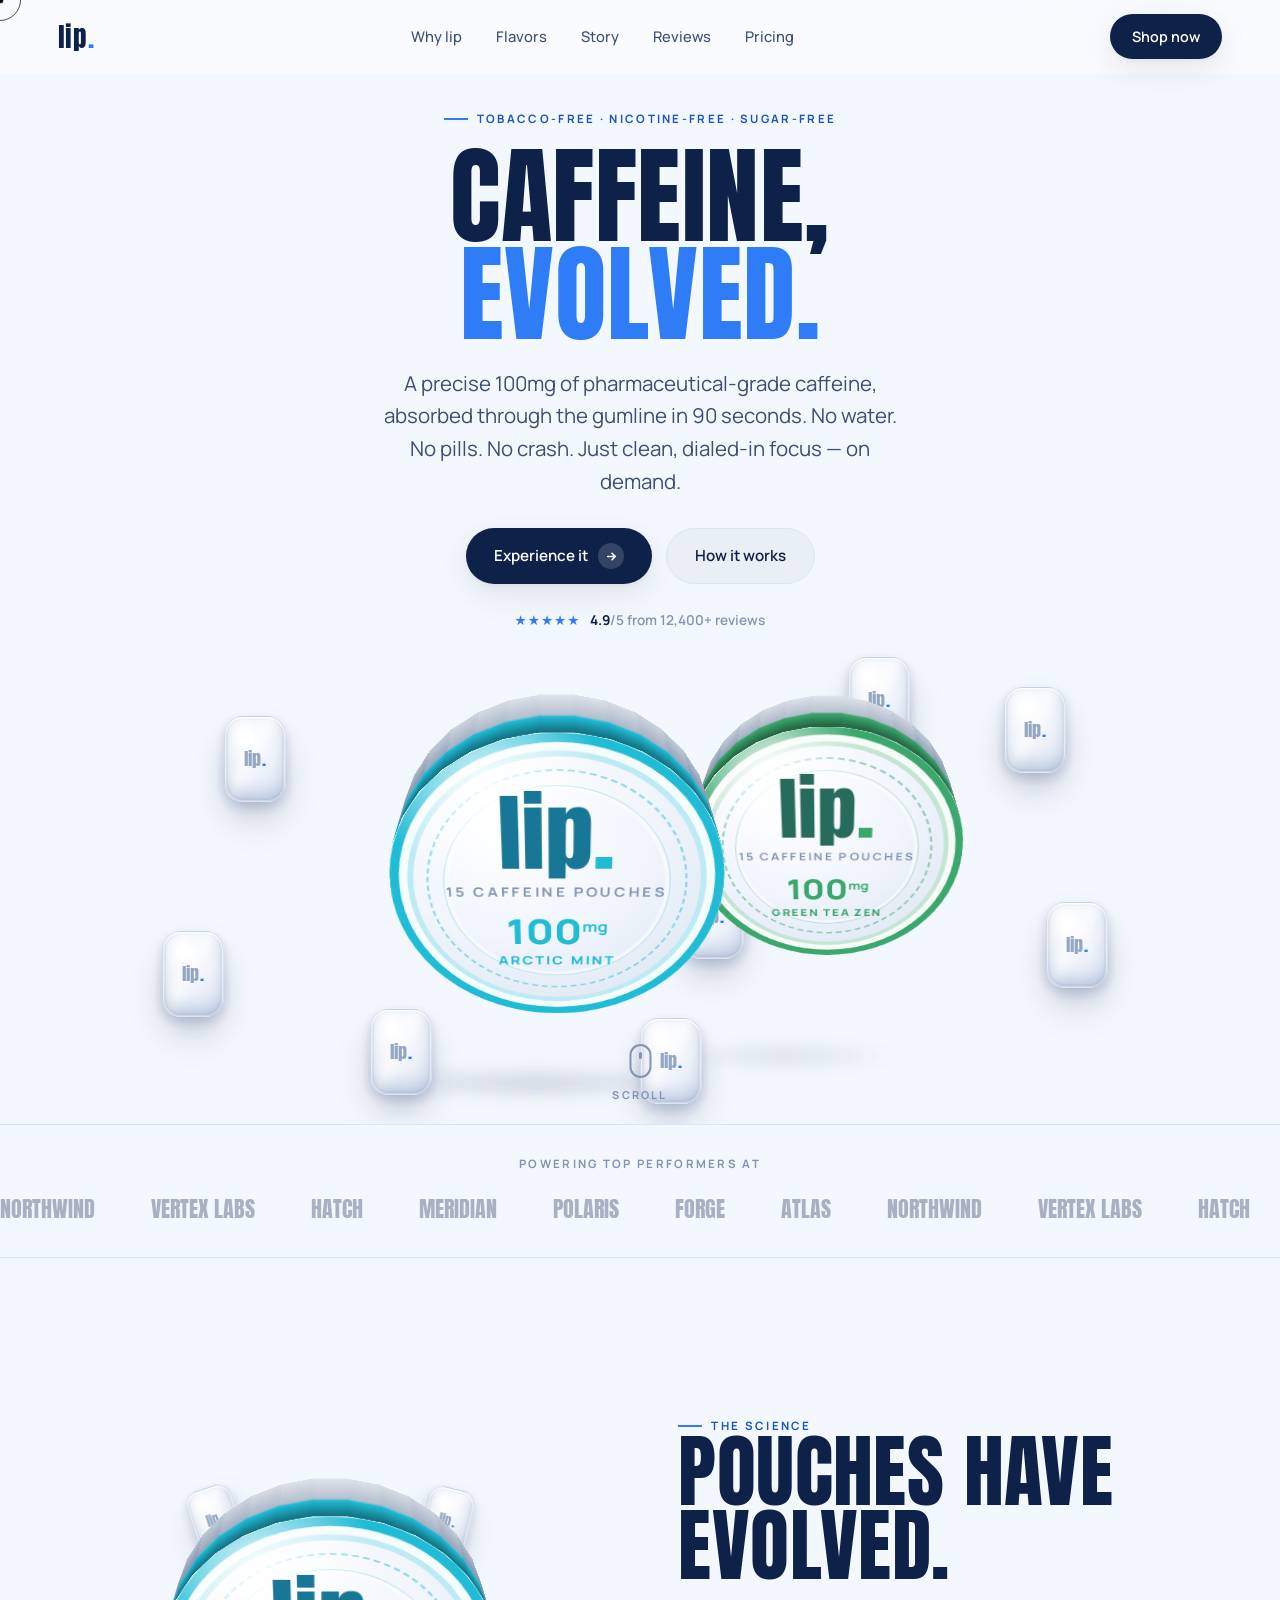
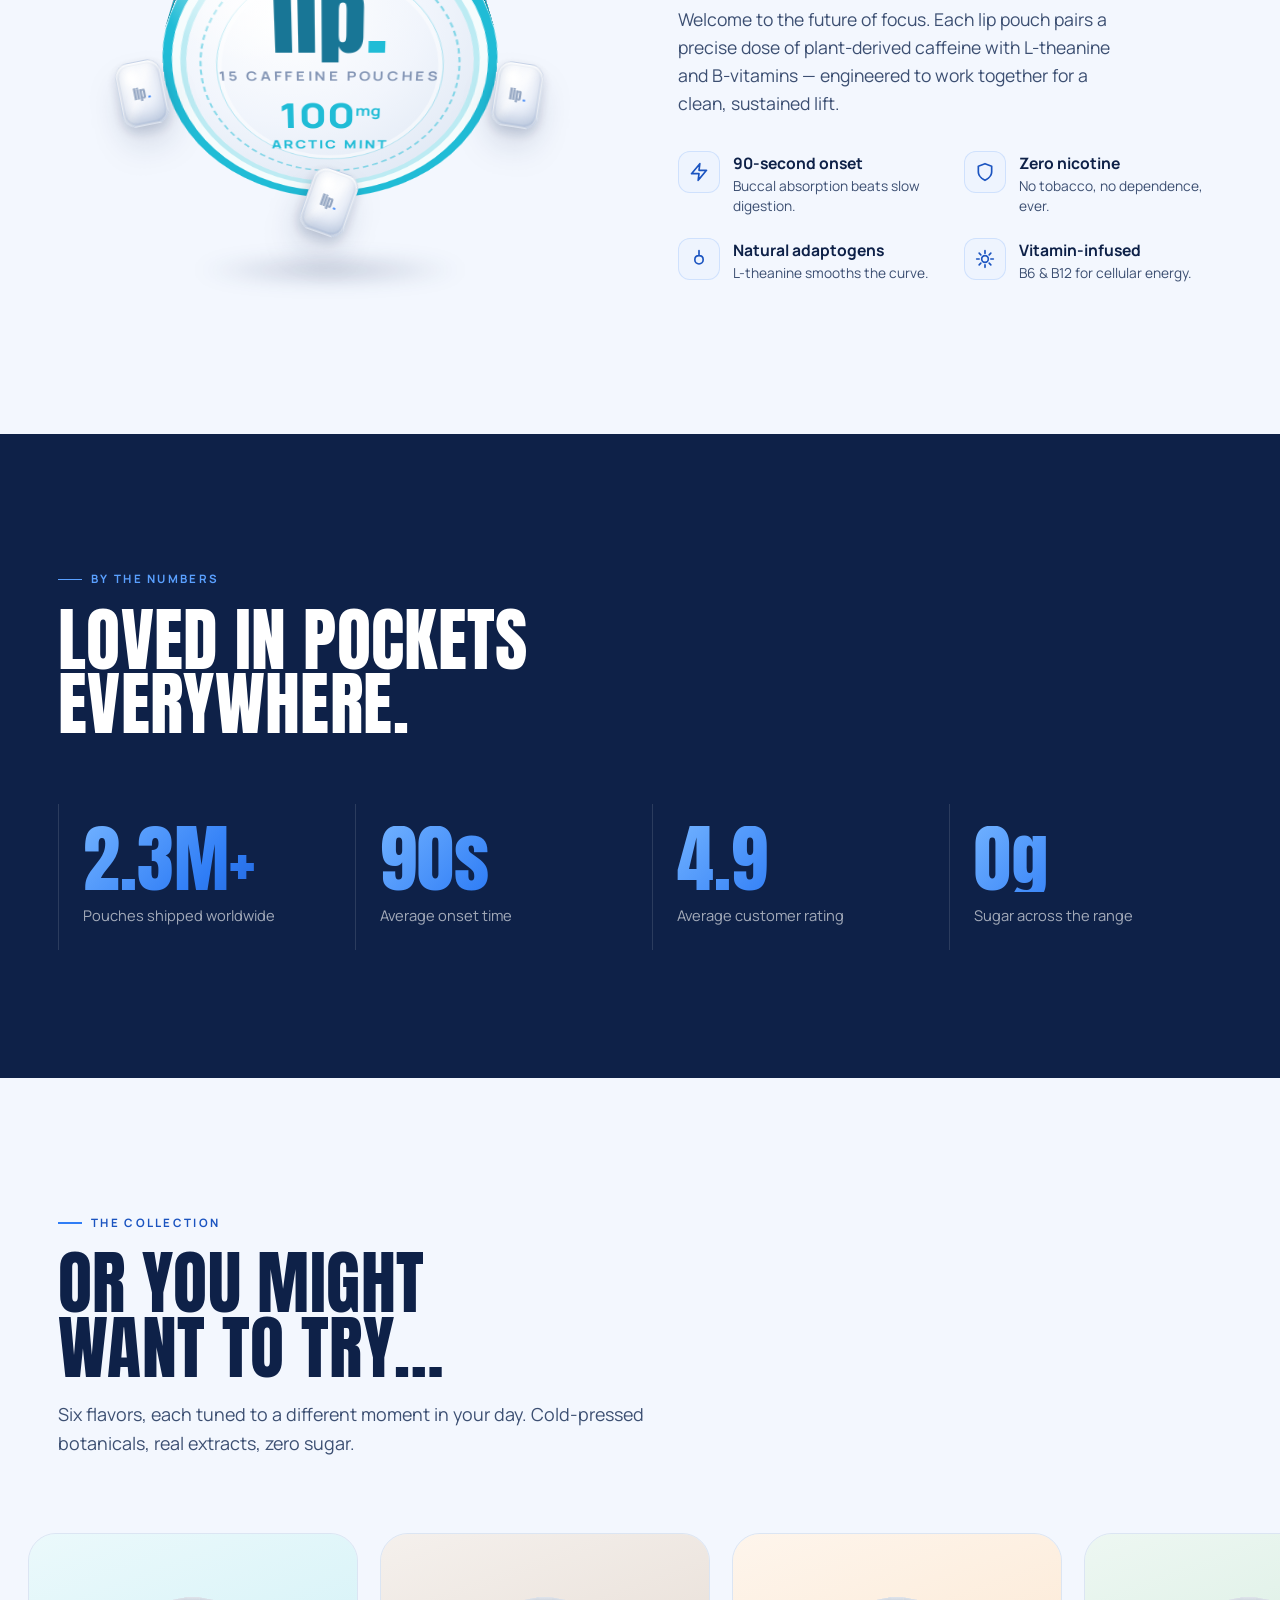
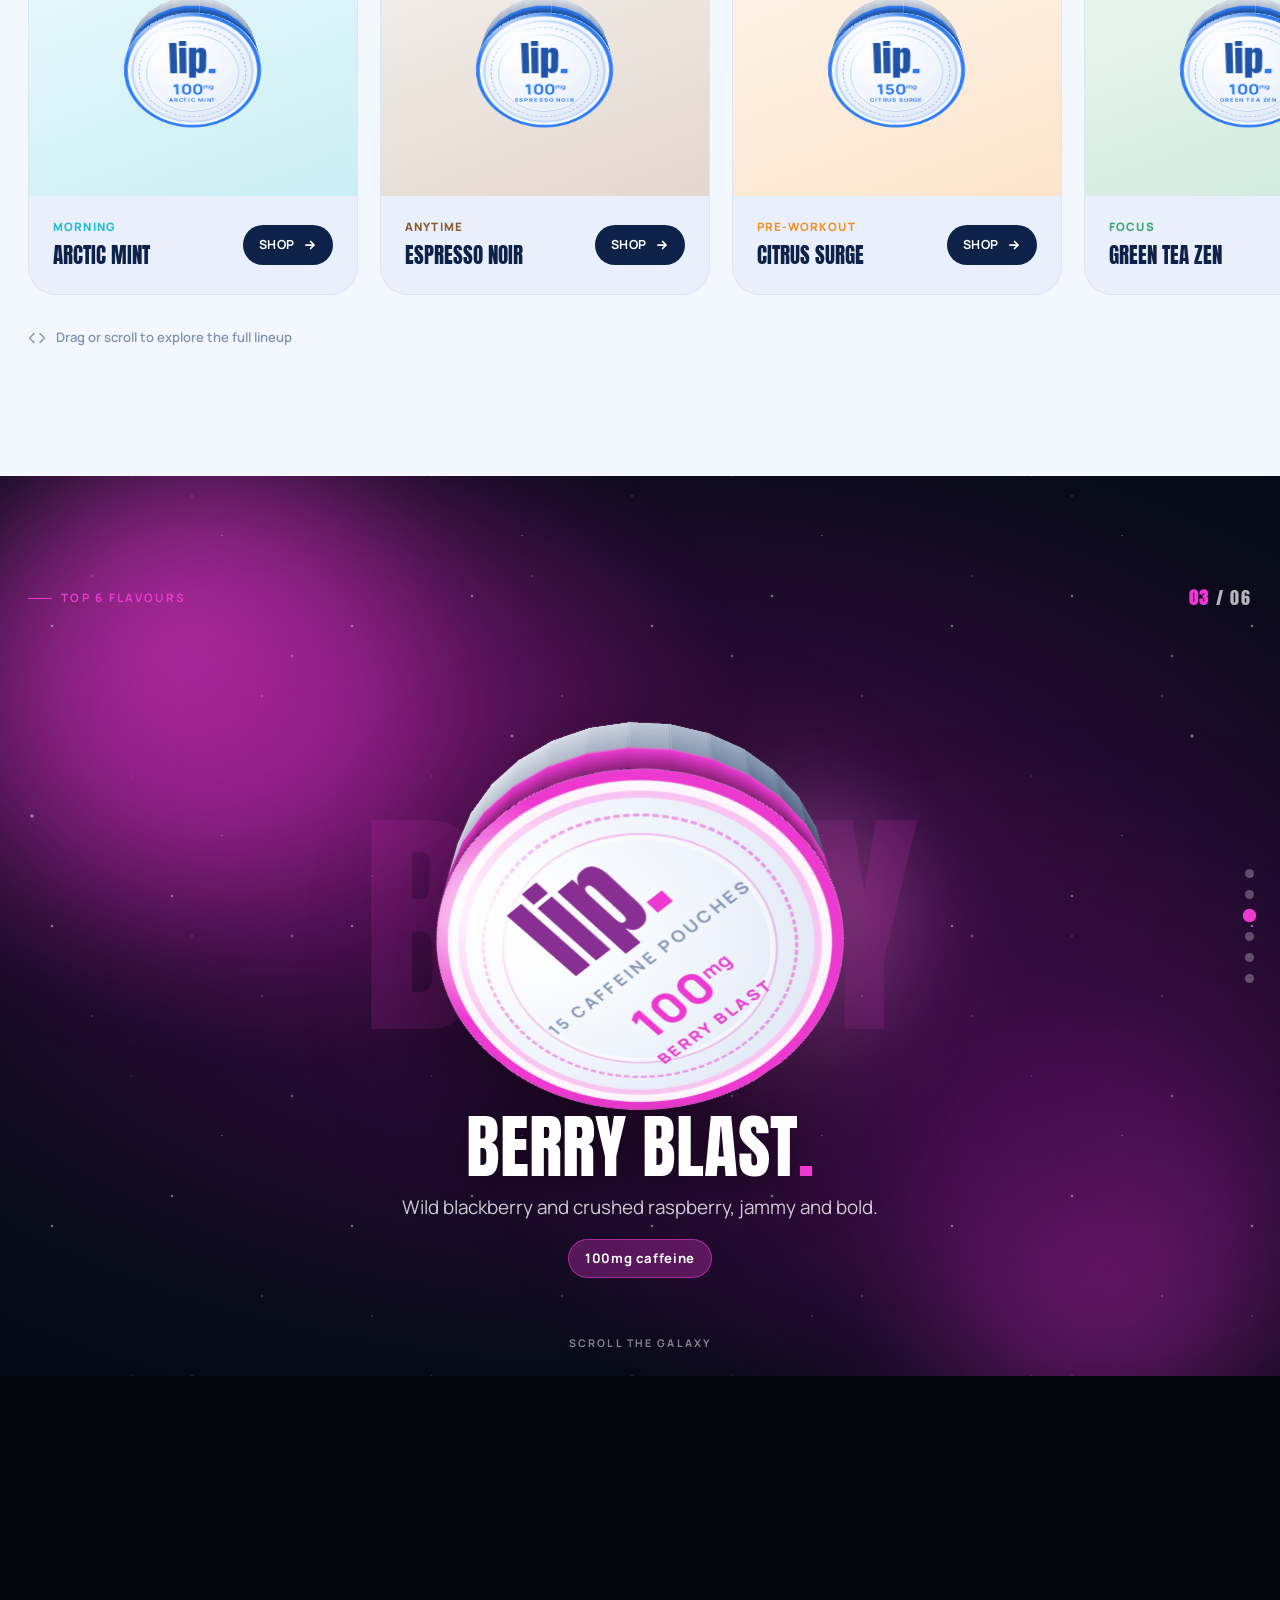
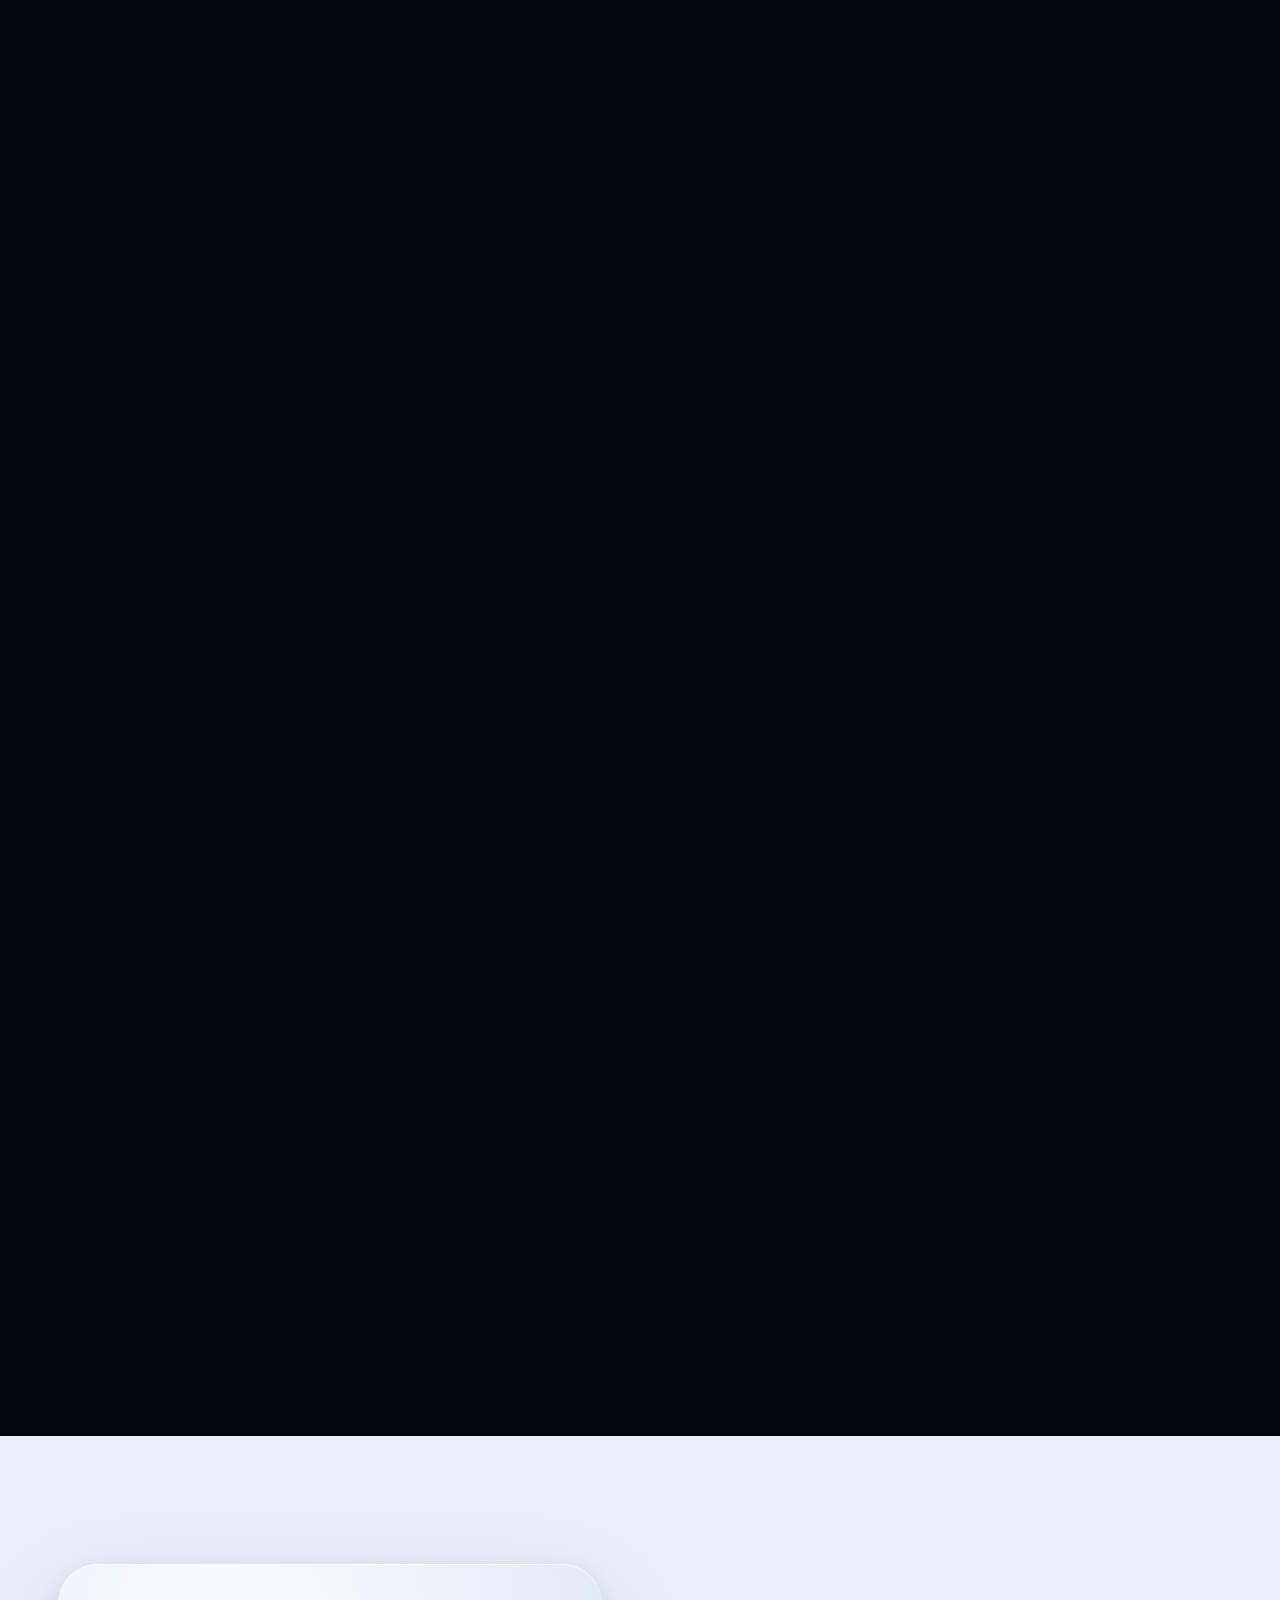
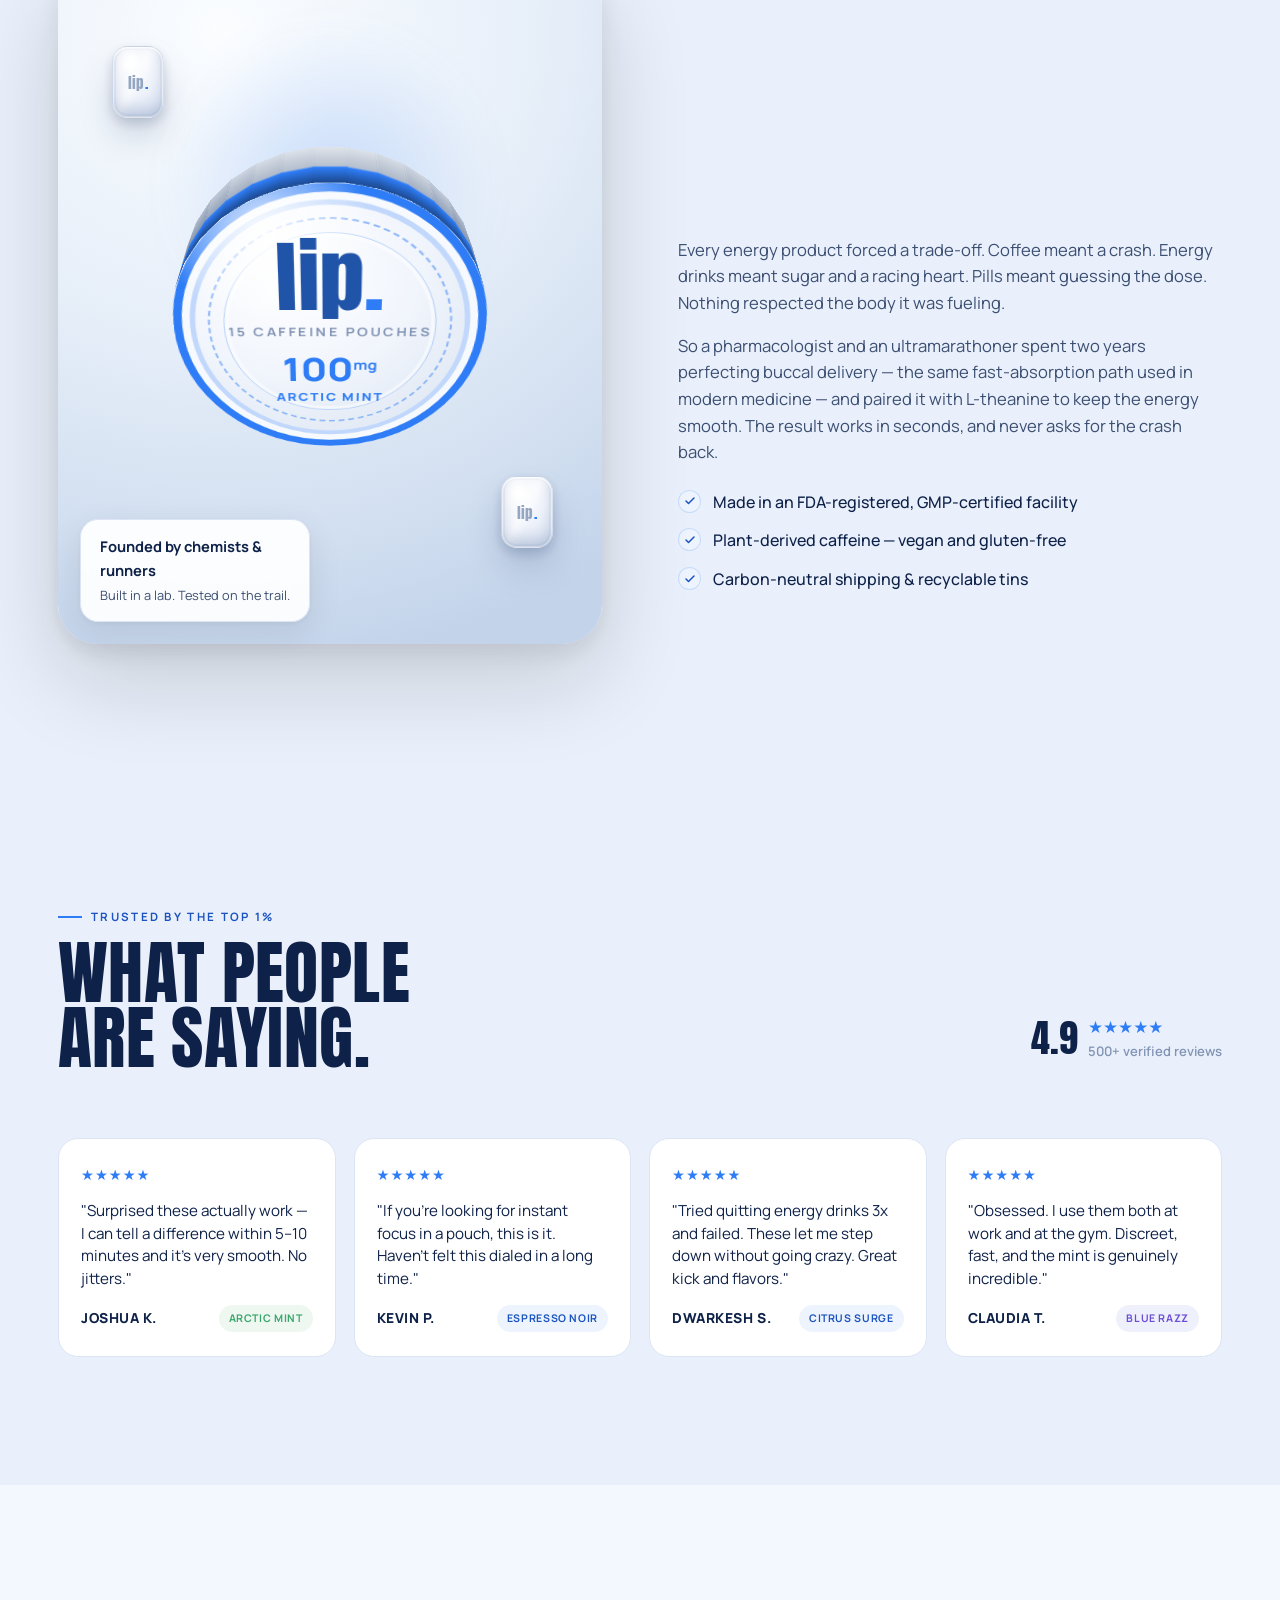
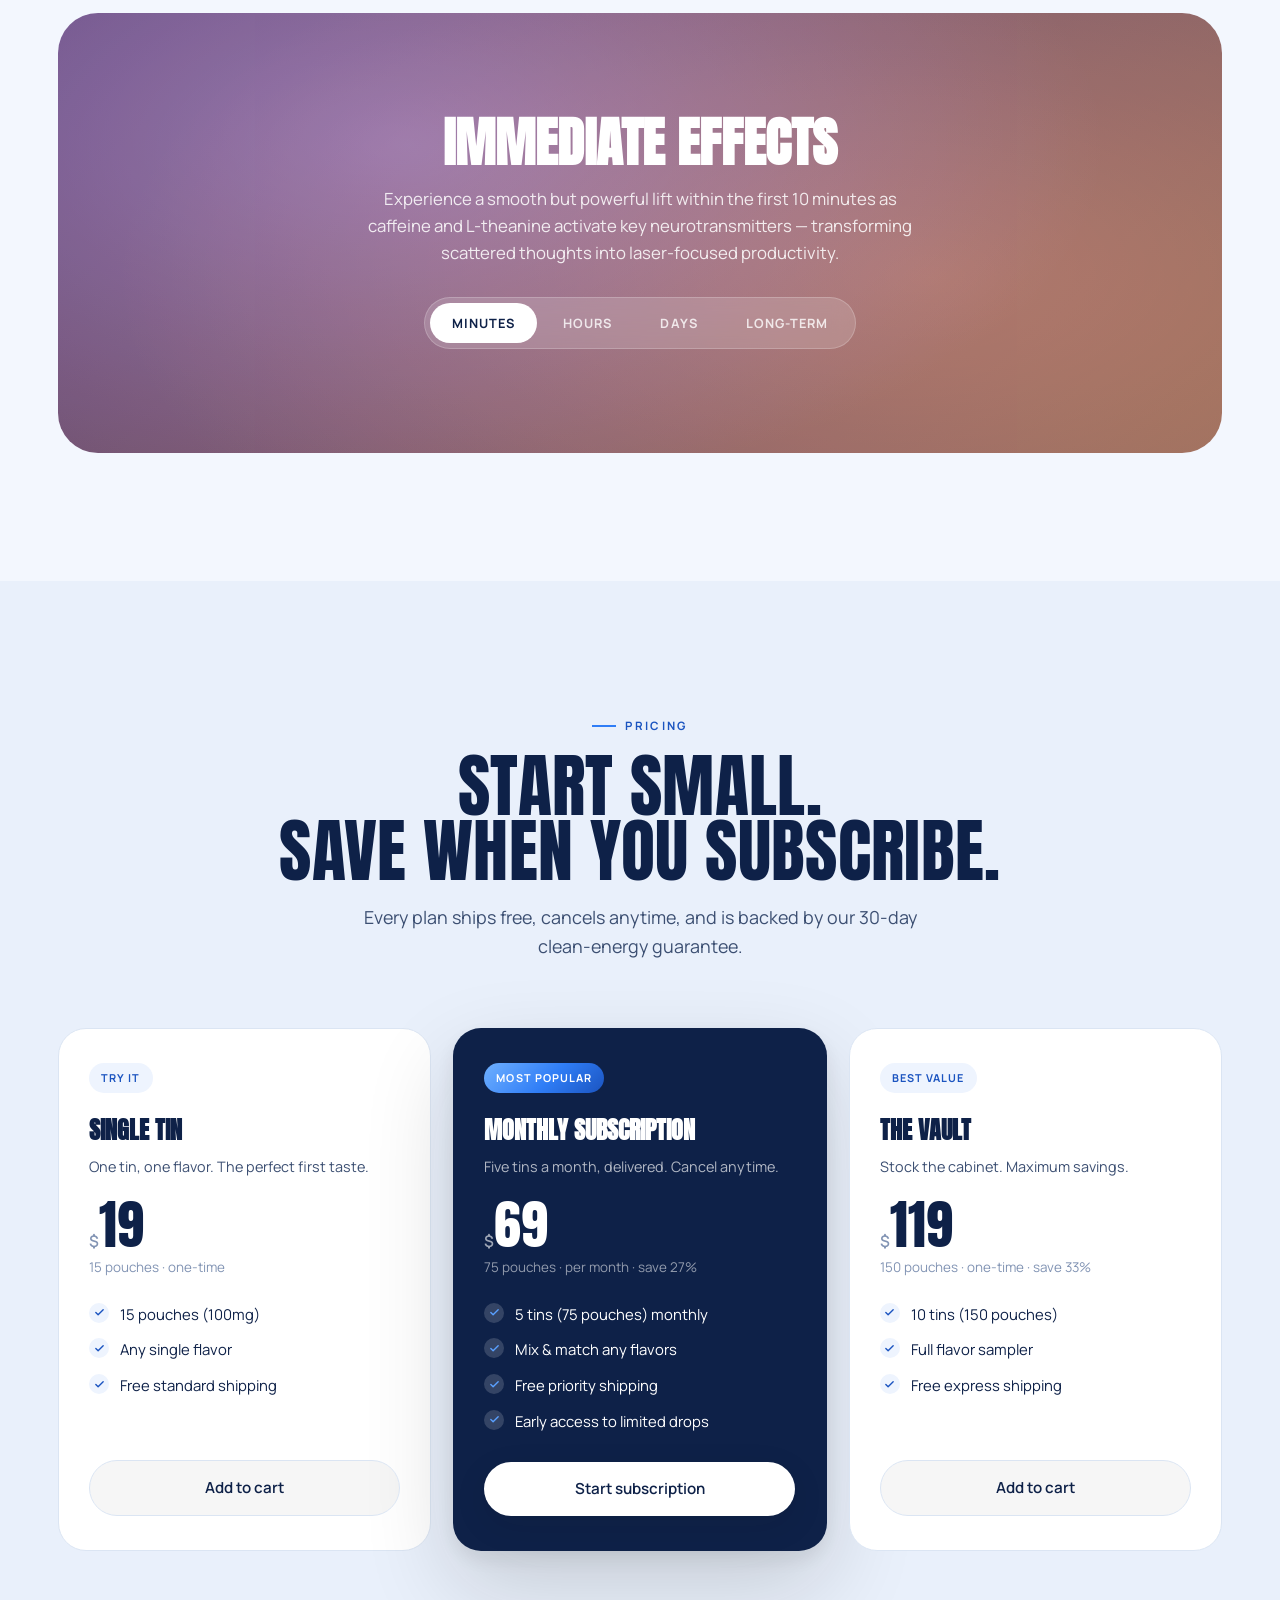
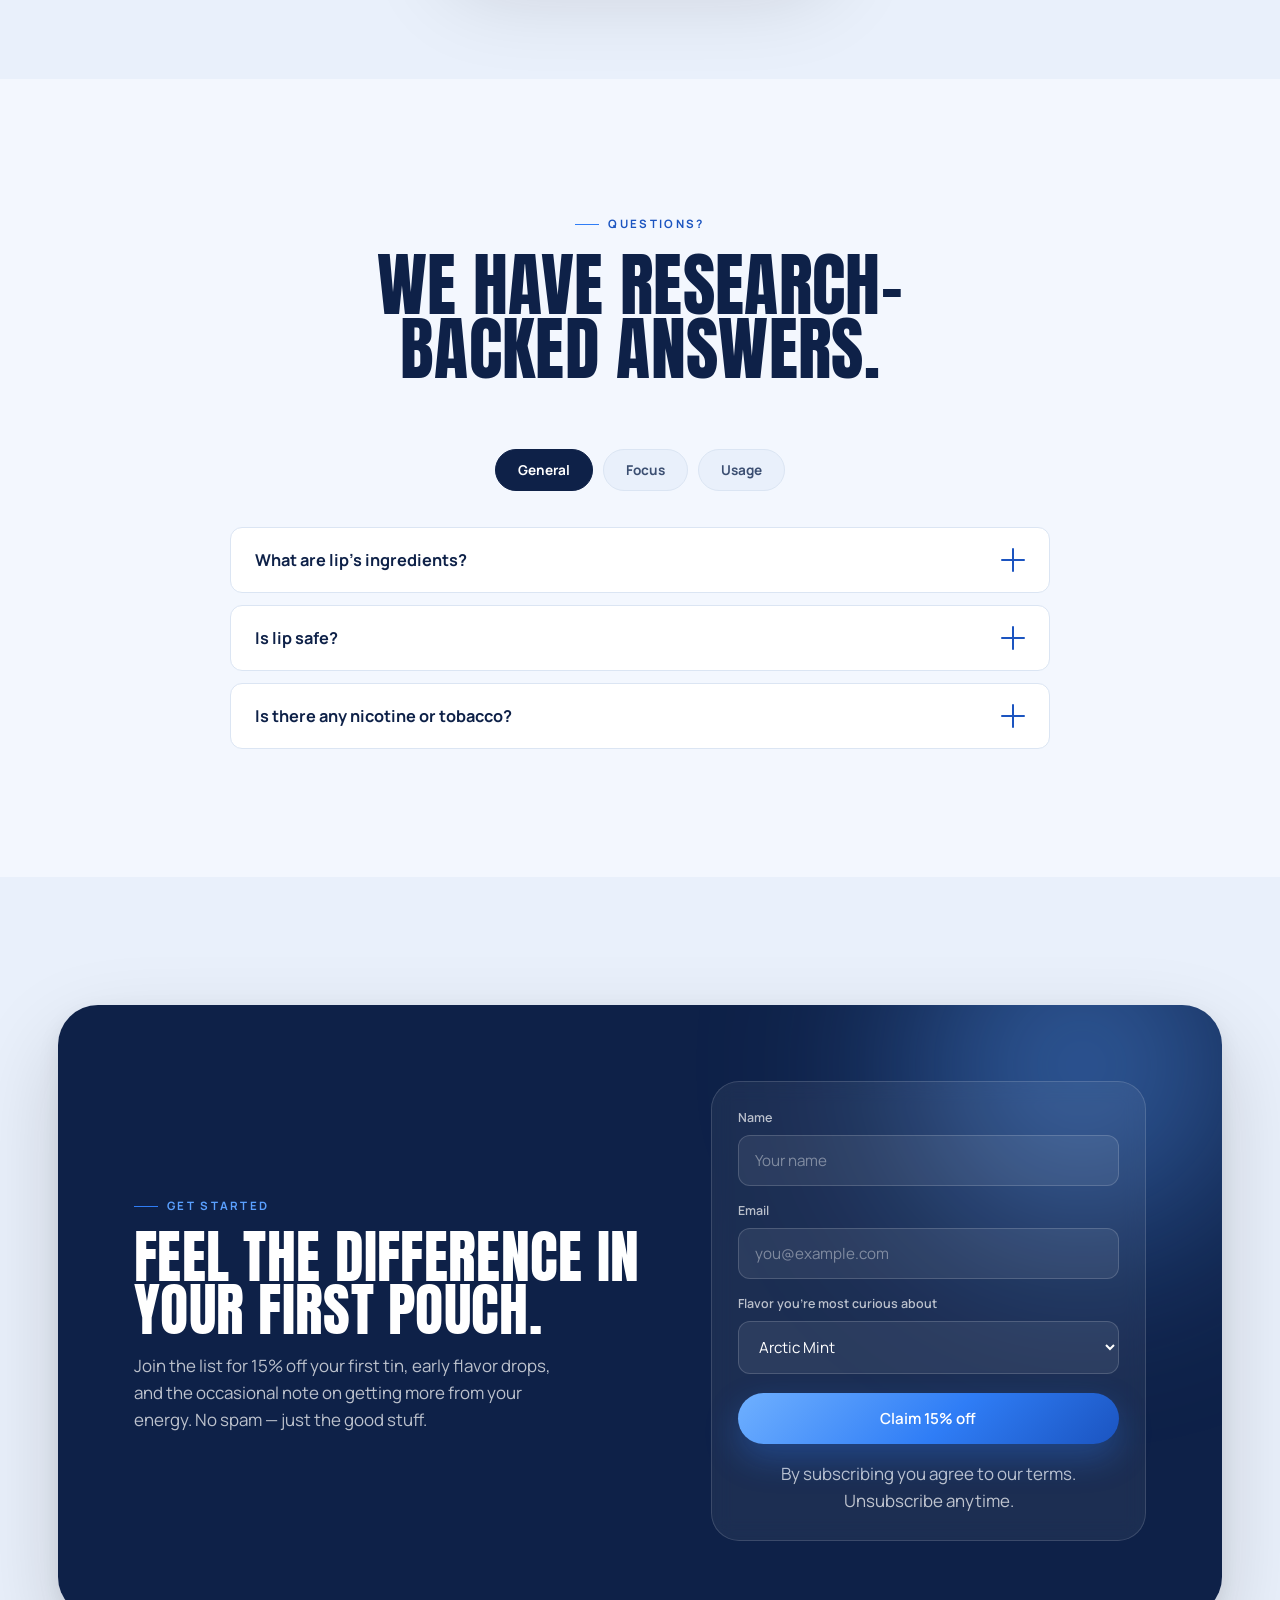
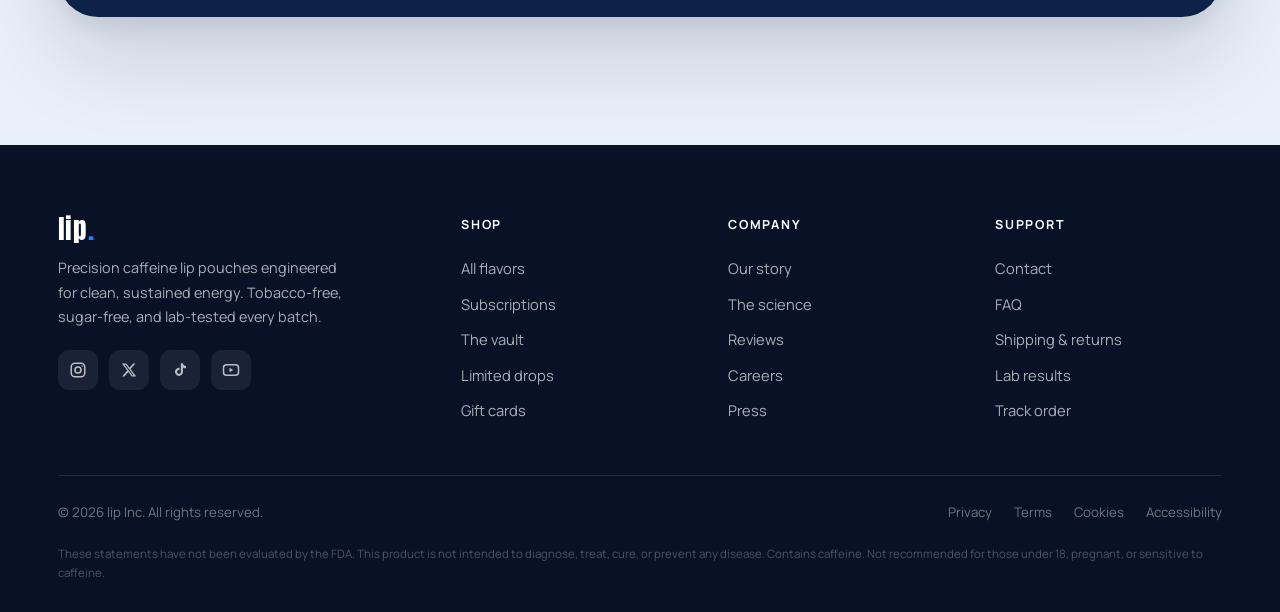
==== commit 8e3faf37: "Revert "Split into multi-page site with shared nav/footer; add /shop page" This reverts commit f94b8" ====
--- a/index.html
+++ b/index.html
@@ -4,16 +4,522 @@
 <meta charset="UTF-8" />
 <meta name="viewport" content="width=device-width, initial-scale=1.0" />
 <meta name="description" content="lip — premium tobacco-free, nicotine-free caffeine lip pouches engineered for clean, sustained focus. Fast buccal absorption, zero crash." />
-<meta name="theme-color" content="#f3f7fe" />
+<meta name="theme-color" content="#ffffff" />
 <title>lip — Caffeine, evolved.</title>
+
 <link rel="preconnect" href="https://fonts.googleapis.com" />
 <link rel="preconnect" href="https://fonts.gstatic.com" crossorigin />
 <link href="https://fonts.googleapis.com/css2?family=Anton&family=Manrope:wght@300;400;500;600;700;800&display=swap" rel="stylesheet" />
-<link rel="stylesheet" href="/styles.css" />
+
+<style>
+/* ============================================================ TOKENS */
+:root{
+  --flavor:#2f7df6;       /* default can flavour (overridden per product) */
+  --bg:#f3f7fe;           /* lightest cool blue-white */
+  --bg-soft:#e9f0fb;
+  --bg-mute:#dfe8f6;
+  --surface:#ffffff;
+  --ink:#0e2148;          /* deep cool blue text */
+  --ink-2:#3c4f72;
+  --ink-3:#8294b4;
+  --line:#dbe5f3;
+  --line-2:#c8d6ec;
+
+  --accent:#2f7df6;       /* cool electric blue */
+  --accent-2:#5aa0ff;
+  --accent-deep:#1b54c0;
+  --cream:#eef4fe;
+  --mint:#3aa76d;
+  --blue:#6c4fd6;
+  --grad-accent:linear-gradient(135deg,#6fb0ff,#2f7df6 55%,#1b54c0);
+
+  --shadow-sm:0 1px 2px rgba(15,15,15,.05),0 2px 8px rgba(15,15,15,.04);
+  --shadow-md:0 10px 34px rgba(20,20,20,.09),0 2px 6px rgba(20,20,20,.05);
+  --shadow-lg:0 36px 90px rgba(20,20,20,.16),0 8px 22px rgba(20,20,20,.08);
+  --shadow-soft:0 40px 70px -30px rgba(40,30,10,.28);
+
+  --r-sm:12px; --r-md:20px; --r-lg:28px; --r-xl:40px;
+  --container:1220px;
+  --ease:cubic-bezier(.22,.61,.36,1);
+  --ease-out:cubic-bezier(.16,1,.3,1);
+  --nav-h:74px;
+}
+
+/* ============================================================ RESET */
+*,*::before,*::after{box-sizing:border-box;margin:0;padding:0}
+html{-webkit-text-size-adjust:100%}
+@media (prefers-reduced-motion:reduce){
+  html{scroll-behavior:auto}
+  *,*::before,*::after{animation-duration:.001ms!important;animation-iteration-count:1!important;transition-duration:.001ms!important}
+}
+body{
+  font-family:'Manrope',system-ui,-apple-system,"Segoe UI",sans-serif;
+  background:var(--bg);color:var(--ink);line-height:1.6;font-weight:400;
+  -webkit-font-smoothing:antialiased;text-rendering:optimizeLegibility;overflow-x:hidden;
+}
+img{max-width:100%;display:block}
+a{color:inherit;text-decoration:none}
+button{font-family:inherit;cursor:pointer;border:none;background:none;color:inherit}
+ul{list-style:none}
+:focus-visible{outline:2px solid var(--accent);outline-offset:3px;border-radius:4px}
+
+/* ============================================================ TYPE / UTIL */
+.container{width:100%;max-width:var(--container);margin-inline:auto;padding-inline:28px}
+.display{font-family:'Anton',Impact,sans-serif;font-weight:400;text-transform:uppercase;letter-spacing:.005em;line-height:.92}
+.eyebrow{display:inline-flex;align-items:center;gap:9px;font-size:.72rem;font-weight:700;letter-spacing:.2em;text-transform:uppercase;color:var(--accent-deep)}
+.eyebrow::before{content:"";width:24px;height:1.5px;background:var(--accent);display:inline-block}
+.section{padding:clamp(76px,10vw,150px) 0;position:relative}
+.section-head{max-width:780px;margin-bottom:clamp(38px,6vw,68px)}
+.section-head h2{font-size:clamp(2.4rem,6vw,4.4rem);margin-top:18px}
+.section-head p{font-size:clamp(1.02rem,1.4vw,1.18rem);color:var(--ink-2);margin-top:20px;max-width:600px}
+.center{text-align:center;margin-inline:auto}
+
+/* ============================================================ BUTTONS */
+.btn{display:inline-flex;align-items:center;justify-content:center;gap:10px;padding:15px 28px;border-radius:100px;font-weight:600;font-size:.95rem;position:relative;transition:transform .4s var(--ease-out),box-shadow .4s var(--ease-out),background .4s,color .4s;will-change:transform}
+.btn svg{transition:transform .4s var(--ease-out)}
+.btn-dark{background:var(--ink);color:#fff;box-shadow:var(--shadow-md)}
+.btn-dark:hover{transform:translateY(-3px);box-shadow:var(--shadow-lg)}
+.btn-dark:hover svg{transform:translateX(4px)}
+.btn-ghost{background:rgba(10,10,10,.035);color:var(--ink);border:1px solid var(--line)}
+.btn-ghost:hover{transform:translateY(-3px);background:#fff;border-color:var(--line-2);box-shadow:var(--shadow-md)}
+.btn-accent{background:var(--grad-accent);color:#fff;box-shadow:0 14px 34px rgba(47,125,246,.32)}
+.btn-accent:hover{transform:translateY(-3px);box-shadow:0 20px 46px rgba(47,125,246,.42)}
+.btn-light{background:#fff;color:var(--ink);box-shadow:var(--shadow-md)}
+.btn-light:hover{transform:translateY(-3px);box-shadow:var(--shadow-lg)}
+.arrow{display:inline-grid;place-items:center;width:26px;height:26px;border-radius:50%;background:rgba(255,255,255,.16)}
+.btn-ghost .arrow,.btn-light .arrow{background:var(--ink);color:#fff}
+
+/* ============================================================ PROGRESS + CURSOR */
+#progress{position:fixed;top:0;left:0;height:3px;width:0%;background:var(--grad-accent);z-index:1000;box-shadow:0 0 12px rgba(47,125,246,.55)}
+.cursor-dot,.cursor-ring{position:fixed;top:0;left:0;border-radius:50%;pointer-events:none;z-index:999;transform:translate(-50%,-50%);mix-blend-mode:difference}
+.cursor-dot{width:7px;height:7px;background:#fff;transition:width .25s,height .25s}
+.cursor-ring{width:42px;height:42px;border:1.5px solid rgba(255,255,255,.7);transition:width .3s var(--ease-out),height .3s var(--ease-out),background .3s,border-color .3s}
+.cursor-ring.hover{width:64px;height:64px;background:rgba(255,255,255,.14);border-color:transparent}
+.cursor-dot.hover{width:0;height:0}
+@media (hover:none),(pointer:coarse){.cursor-dot,.cursor-ring{display:none}}
+
+/* ============================================================ NAV */
+.nav{position:fixed;inset:0 0 auto 0;height:var(--nav-h);z-index:900;display:flex;align-items:center;transition:height .4s var(--ease),background .4s var(--ease),box-shadow .4s var(--ease),border-color .4s;background:rgba(255,255,255,.5);backdrop-filter:blur(0);border-bottom:1px solid transparent}
+.nav.scrolled{height:60px;background:rgba(255,255,255,.8);backdrop-filter:blur(18px) saturate(180%);-webkit-backdrop-filter:blur(18px) saturate(180%);border-bottom:1px solid var(--line);box-shadow:0 4px 24px rgba(20,20,20,.05)}
+.nav .container{display:flex;align-items:center;justify-content:space-between;gap:24px}
+.brand{font-family:'Anton',sans-serif;font-size:1.7rem;letter-spacing:.01em;text-transform:lowercase;display:flex;align-items:baseline;line-height:1}
+.brand .d{color:var(--accent);margin-left:1px}
+.nav-links{display:flex;align-items:center;gap:4px}
+.nav-links a{padding:9px 15px;border-radius:100px;font-size:.92rem;font-weight:500;color:var(--ink-2);transition:color .3s,background .3s}
+.nav-links a:hover{color:var(--ink);background:rgba(10,10,10,.05)}
+.nav-actions{display:flex;align-items:center;gap:12px}
+.nav-cta{padding:11px 22px;font-size:.9rem}
+.hamburger{display:none;width:42px;height:42px;border-radius:11px;position:relative}
+.hamburger span{position:absolute;left:11px;right:11px;height:2px;background:var(--ink);border-radius:2px;transition:transform .4s var(--ease),opacity .3s}
+.hamburger span:nth-child(1){top:15px}.hamburger span:nth-child(2){top:21px}.hamburger span:nth-child(3){top:27px}
+body.menu-open .hamburger span:nth-child(1){transform:translateY(6px) rotate(45deg)}
+body.menu-open .hamburger span:nth-child(2){opacity:0}
+body.menu-open .hamburger span:nth-child(3){transform:translateY(-6px) rotate(-45deg)}
+.mobile-menu{position:fixed;inset:0;z-index:850;background:rgba(255,255,255,.97);backdrop-filter:blur(22px);display:flex;flex-direction:column;justify-content:center;padding:40px 32px;opacity:0;visibility:hidden;transition:opacity .45s var(--ease),visibility .45s}
+body.menu-open .mobile-menu{opacity:1;visibility:visible}
+.mobile-menu a{font-family:'Anton',sans-serif;text-transform:uppercase;font-size:2.4rem;padding:13px 0;border-bottom:1px solid var(--line);opacity:0;transform:translateY(20px);transition:opacity .5s var(--ease),transform .5s var(--ease),color .3s}
+body.menu-open .mobile-menu a{opacity:1;transform:none}
+body.menu-open .mobile-menu a:nth-child(1){transition-delay:.08s}
+body.menu-open .mobile-menu a:nth-child(2){transition-delay:.14s}
+body.menu-open .mobile-menu a:nth-child(3){transition-delay:.2s}
+body.menu-open .mobile-menu a:nth-child(4){transition-delay:.26s}
+body.menu-open .mobile-menu a:nth-child(5){transition-delay:.32s}
+.mobile-menu a:hover{color:var(--accent-deep)}
+.mobile-menu .btn{margin-top:30px;align-self:flex-start;font-family:'Manrope';text-transform:none;font-size:1rem}
+
+/* ============================================================ LIP CAN — real preserve-3d cylinder tin */
+/* Size via font-size on .can (all dims in em). --flavor drives colour. Faces built in JS. */
+.can{position:relative;display:grid;place-items:center;perspective:58em;--flavor:#2f7df6}
+.cyl{position:relative;width:20em;height:20em;transform-style:preserve-3d;transform:rotateX(58deg);will-change:transform}
+.cyl>div{position:absolute;left:50%;top:50%;backface-visibility:hidden;-webkit-backface-visibility:hidden}
+/* round top lid + bottom (caps of the cylinder) */
+.cyl-top,.cyl-bottom{width:20em;height:20em;margin:-10em 0 0 -10em;border-radius:50%;overflow:hidden}
+.cyl-top{transform:rotateX(-90deg) translateZ(2.75em);background:radial-gradient(circle at 38% 30%,#ffffff,#f1f5fc 42%,#e2eaf5 72%,#c7d4e7 100%);box-shadow:inset 0 0 0 .55em var(--flavor),inset 0 0 0 1.05em rgba(255,255,255,.85),inset 0 0 0 1.4em color-mix(in srgb,var(--flavor) 30%,#fff)}
+.cyl-bottom{transform:rotateX(90deg) translateZ(2.75em);background:radial-gradient(circle at 60% 60%,#404d63,#222c3e)}
+/* vertical wall segments — together they form a real round cylinder */
+.cyl-seg{width:2.1em;height:5.5em;margin:-2.75em 0 0 -1.05em}
+/* lid detailing */
+.cyl-top .gloss{position:absolute;top:-14%;left:-8%;width:78%;height:62%;border-radius:50%;background:radial-gradient(circle,rgba(255,255,255,.92),transparent 64%);z-index:2}
+.cyl-top .ring{position:absolute;inset:11%;border-radius:50%;border:.18em dashed var(--flavor);opacity:.5}
+.cyl-top .ring2{position:absolute;inset:16%;border-radius:50%;border:.12em solid color-mix(in srgb,var(--flavor) 30%,transparent);box-shadow:inset 0 0 0 .26em rgba(255,255,255,.5)}
+.cyl-top .can-label{position:absolute;inset:0;z-index:3;display:flex;flex-direction:column;align-items:center;justify-content:center;text-align:center;padding:0 2em}
+.cyl-top .wm{font-family:'Anton',sans-serif;text-transform:lowercase;line-height:1;font-size:5.6em;color:color-mix(in srgb,var(--flavor) 55%,#0e2148)}
+.cyl-top .wm .d{color:var(--flavor)}
+.cyl-top .cap{font-size:.92em;letter-spacing:.18em;text-transform:uppercase;font-weight:700;color:#8294b4;margin-top:.5em}
+.cyl-top .dose{font-size:2.6em;font-weight:800;line-height:.9;margin-top:.4em;color:var(--flavor)}
+.cyl-top .dose span{font-size:.4em;vertical-align:super;font-weight:700}
+.cyl-top .fl{margin-top:.4em;font-size:.92em;letter-spacing:.14em;text-transform:uppercase;font-weight:800;color:var(--flavor)}
+/* gentle vertical float (no rotation) */
+@keyframes canfloat{0%,100%{transform:translateY(0)}50%{transform:translateY(-1em)}}
+
+/* single floating pouch sachet — puffy 3D pillow */
+.pouch{position:absolute;border-radius:30% / 22%;display:grid;place-items:center;container-type:inline-size;
+  background:linear-gradient(118deg,transparent 30%,rgba(255,255,255,.5) 45%,transparent 60%),radial-gradient(120% 95% at 30% 22%,#ffffff 0%,#eef2fa 52%,#d2ddef 100%);
+  box-shadow:0 20px 38px -10px rgba(20,42,85,.34),0 5px 12px rgba(20,42,85,.16),
+    inset 0 2px 3px rgba(255,255,255,.95),inset 0 -7px 14px rgba(70,95,140,.22),
+    inset 0 0 0 1px rgba(255,255,255,.6),inset 0 0 0 3px rgba(150,170,205,.14);
+  border:1px solid rgba(80,110,160,.16);will-change:transform}
+.pouch::before{content:"";position:absolute;top:9%;left:13%;width:48%;height:30%;border-radius:50%;
+  background:radial-gradient(circle,rgba(255,255,255,.92),transparent 70%);filter:blur(.6px);z-index:1}
+.pouch .pl{position:relative;z-index:2;font-family:'Anton',sans-serif;text-transform:lowercase;font-size:30cqw;line-height:1;letter-spacing:.01em;color:#94a6c2}
+.pouch .pl .d{color:var(--accent)}
+
+/* ground shadow */
+.ground{position:absolute;left:50%;transform:translateX(-50%);border-radius:50%;background:radial-gradient(ellipse,rgba(20,40,85,.26),transparent 68%);filter:blur(9px)}
+
+/* ============================================================ HERO */
+.hero{position:relative;min-height:100vh;display:flex;flex-direction:column;align-items:center;justify-content:flex-start;padding-top:calc(var(--nav-h) + 4vh);overflow:hidden}
+.hero-bg{position:absolute;top:0;left:0;right:0;height:132%;z-index:-2;background:radial-gradient(120% 60% at 50% -8%,#ffffff 0%,rgba(255,255,255,0) 55%),radial-gradient(80% 55% at 85% 26%,#dceafb 0%,rgba(220,234,251,0) 60%),var(--bg)}
+.hero-eyebrow{margin-bottom:20px}
+.hero h1{font-size:clamp(2.8rem,8.4vw,6.6rem);text-align:center;max-width:13ch}
+.hero h1 .amber{color:var(--accent)}
+.hero .lead{font-size:clamp(1.05rem,1.6vw,1.28rem);color:var(--ink-2);max-width:540px;text-align:center;margin:24px auto 30px}
+.hero-actions{display:flex;gap:14px;flex-wrap:wrap;justify-content:center}
+.hero-trust{display:flex;align-items:center;gap:10px;margin-top:26px;color:var(--ink-3);font-size:.85rem;font-weight:600}
+.hero-trust .stars{color:var(--accent);letter-spacing:1px}
+.hero-trust b{color:var(--ink)}
+
+/* hero product scene — fills the lower viewport */
+.hero-scene{position:relative;width:100%;flex:1;min-height:min(54vh,520px);margin-top:6px}
+.hero-stage{position:absolute;left:50%;top:50%;transform:translate(-50%,-50%);width:min(1040px,96vw);height:100%}
+.hero-can{position:absolute;transform:translate(-50%,-50%)}
+.hc-main{left:42%;top:46%;font-size:clamp(11px,1.9vw,16px);z-index:3;animation:drift 14s var(--ease-out) infinite}
+.hc-side{left:68%;top:40%;font-size:clamp(8px,1.4vw,13px);z-index:1;animation:drift2 17s var(--ease-out) infinite}
+.hero-ground{bottom:6%;left:40%;width:34%;height:5%;animation:ground-pulse 14s var(--ease-out) infinite}
+.hero-ground-2{bottom:12%;left:64%;width:24%;height:4%;animation:ground-pulse 17s var(--ease-out) infinite;opacity:.7}
+@keyframes bob{0%,100%{transform:translate(-50%,-50%)}50%{transform:translate(-50%,calc(-50% - 16px))}}
+/* cans drift on a soft path — pure float, no rotation */
+@keyframes drift{
+  0%  {transform:translate(-50%,-50%) translate(0,0)}
+  20% {transform:translate(-50%,-50%) translate(30px,-30px)}
+  40% {transform:translate(-50%,-50%) translate(16px,-50px)}
+  60% {transform:translate(-50%,-50%) translate(-28px,-34px)}
+  80% {transform:translate(-50%,-50%) translate(-32px,-10px)}
+  100%{transform:translate(-50%,-50%) translate(0,0)}
+}
+@keyframes drift2{
+  0%  {transform:translate(-50%,-50%) translate(0,0)}
+  25% {transform:translate(-50%,-50%) translate(-26px,-22px)}
+  50% {transform:translate(-50%,-50%) translate(-14px,-46px)}
+  75% {transform:translate(-50%,-50%) translate(28px,-26px)}
+  100%{transform:translate(-50%,-50%) translate(0,0)}
+}
+@keyframes ground-pulse{0%,100%{transform:translateX(-50%) scale(1);opacity:.85}50%{transform:translateX(-50%) scale(.8);opacity:.5}}
+
+/* hero floating pouches — swirl across the scene */
+.hero-scene .pouch{width:clamp(40px,5vw,62px);aspect-ratio:.72}
+.hp1{left:10%;top:16%;animation:swirl1 9s var(--ease-out) infinite}
+.hp2{right:9%;top:10%;animation:swirl2 11s var(--ease-out) infinite}
+.hp3{left:4%;bottom:22%;animation:swirl3 8.5s var(--ease-out) infinite}
+.hp4{right:5%;bottom:28%;animation:swirl1 10s var(--ease-out) infinite .6s}
+.hp5{left:24%;bottom:6%;animation:swirl2 9.5s var(--ease-out) infinite .3s}
+.hp6{right:24%;top:4%;animation:swirl3 11.5s var(--ease-out) infinite .9s}
+.hp7{left:50%;bottom:4%;animation:swirl1 10.5s var(--ease-out) infinite 1.1s}
+.hp8{right:40%;bottom:34%;animation:swirl2 12s var(--ease-out) infinite 1.4s}
+@keyframes swirl1{0%,100%{transform:translate(0,0) rotate(-14deg)}33%{transform:translate(26px,-30px) rotate(6deg)}66%{transform:translate(-14px,-48px) rotate(-8deg)}}
+@keyframes swirl2{0%,100%{transform:translate(0,0) rotate(16deg)}33%{transform:translate(-30px,-26px) rotate(-6deg)}66%{transform:translate(16px,-44px) rotate(10deg)}}
+@keyframes swirl3{0%,100%{transform:translate(0,0) rotate(8deg)}33%{transform:translate(22px,-40px) rotate(-10deg)}66%{transform:translate(-24px,-18px) rotate(12deg)}}
+
+.scroll-hint{position:absolute;bottom:20px;left:50%;transform:translateX(-50%);display:flex;flex-direction:column;align-items:center;gap:8px;color:var(--ink-3);font-size:.68rem;letter-spacing:.2em;text-transform:uppercase;font-weight:700;z-index:3}
+.scroll-hint .mouse{width:22px;height:34px;border:2px solid var(--ink-3);border-radius:12px;position:relative}
+.scroll-hint .mouse::after{content:"";position:absolute;top:6px;left:50%;transform:translateX(-50%);width:3px;height:7px;background:var(--ink-3);border-radius:2px;animation:scrolly 1.6s infinite}
+@keyframes scrolly{0%{opacity:0;transform:translate(-50%,0)}40%{opacity:1}80%{opacity:0;transform:translate(-50%,10px)}}
+
+/* hero load entrance */
+.reveal-up{opacity:0;transform:translateY(28px)}
+.hero.loaded .reveal-up{animation:heroIn .9s var(--ease-out) forwards}
+.hero.loaded .reveal-up.d1{animation-delay:.12s}
+.hero.loaded .reveal-up.d2{animation-delay:.24s}
+.hero.loaded .reveal-up.d3{animation-delay:.36s}
+.hero.loaded .reveal-up.d4{animation-delay:.48s}
+.hero.loaded .hero-scene{animation:sceneIn 1.1s var(--ease-out) .4s both}
+@keyframes heroIn{to{opacity:1;transform:none}}
+@keyframes sceneIn{from{opacity:0;transform:translateY(40px) scale(.96)}to{opacity:1;transform:none}}
+
+/* ============================================================ LOGO MARQUEE */
+.marquee{border-block:1px solid var(--line);background:var(--bg);padding:30px 0;overflow:hidden}
+.marquee .label{text-align:center;font-size:.72rem;font-weight:700;letter-spacing:.2em;text-transform:uppercase;color:var(--ink-3);margin-bottom:18px}
+.marquee-track{display:flex;gap:56px;width:max-content;animation:scrollx 30s linear infinite;align-items:center}
+.marquee:hover .marquee-track{animation-play-state:paused}
+@keyframes scrollx{to{transform:translateX(-50%)}}
+.marquee-item{font-family:'Anton',sans-serif;text-transform:uppercase;font-size:1.4rem;color:var(--ink);opacity:.32;white-space:nowrap;transition:opacity .3s}
+.marquee-item:hover{opacity:.7}
+
+/* ============================================================ REVEAL */
+[data-reveal]{opacity:0;transform:translateY(40px);transition:opacity .9s var(--ease-out),transform .9s var(--ease-out)}
+[data-reveal].in{opacity:1;transform:none}
+[data-reveal][data-d="1"]{transition-delay:.08s}
+[data-reveal][data-d="2"]{transition-delay:.16s}
+[data-reveal][data-d="3"]{transition-delay:.24s}
+[data-reveal][data-d="4"]{transition-delay:.32s}
+[data-reveal][data-d="5"]{transition-delay:.4s}
+
+/* ============================================================ EVOLVED (features + orbiting pouches) */
+.evolved{background:var(--bg);overflow:hidden}
+.evolved .container{display:grid;grid-template-columns:1fr 1fr;gap:clamp(36px,6vw,80px);align-items:center}
+.evolved-art{position:relative;aspect-ratio:1;max-width:520px;margin-inline:auto;width:100%}
+.evolved-tin{position:absolute;left:50%;top:50%;transform:translate(-50%,-50%);font-size:clamp(9px,2.4vw,16px);animation:bob 7s var(--ease) infinite;z-index:2}
+.evolved-art .ground{bottom:4%;width:54%;height:30px}
+.evolved-art .pouch{width:clamp(40px,9%,64px);aspect-ratio:.72}
+.orb-pouch{left:50%;top:50%}
+.evolved h2{font-size:clamp(2.6rem,6.5vw,5rem)}
+.evolved .lead{font-size:1.1rem;color:var(--ink-2);margin:22px 0 8px;max-width:460px}
+.evolved-feats{display:grid;grid-template-columns:1fr 1fr;gap:22px 28px;margin-top:34px}
+.feat{display:flex;gap:13px;align-items:flex-start}
+.feat .ic{width:42px;height:42px;border-radius:12px;background:var(--cream);color:var(--accent-deep);display:grid;place-items:center;flex-shrink:0;box-shadow:inset 0 0 0 1px rgba(47,125,246,.16);transition:transform .4s var(--ease-out),background .4s,color .4s}
+.feat:hover .ic{transform:translateY(-3px) rotate(-4deg);background:var(--grad-accent);color:#fff}
+.feat .t{font-weight:700;font-size:.98rem}
+.feat .s{color:var(--ink-2);font-size:.86rem;line-height:1.45}
+
+/* ============================================================ STORY */
+.story{background:var(--bg-soft);overflow:hidden}
+.story .container{display:grid;grid-template-columns:1fr 1fr;gap:clamp(40px,6vw,84px);align-items:center}
+.story-visual{position:relative}
+.story-stage{position:relative;border-radius:var(--r-xl);aspect-ratio:4/5;overflow:hidden;display:grid;place-items:center;font-size:clamp(10px,2vw,15px);background:radial-gradient(125% 95% at 30% 10%,#fbfdff,#e7eff9 46%,#d3e0f1 78%,#c2d3ea 100%);box-shadow:var(--shadow-lg),inset 0 1px 0 rgba(255,255,255,.7)}
+.story-stage::before{content:"";position:absolute;width:62%;aspect-ratio:1;border-radius:50%;background:radial-gradient(circle,color-mix(in srgb,var(--accent) 22%,transparent),transparent 68%);filter:blur(20px);top:8%}
+.story-stage .can{font-size:clamp(9px,1.9vw,15px);z-index:2;animation:canfloat 6s ease-in-out infinite}
+.story-stage .pouch{width:clamp(34px,4.4vw,52px);aspect-ratio:.72;z-index:3}
+.story-stage .sp1{top:12%;left:10%;animation:swirl1 8s var(--ease-out) infinite}
+.story-stage .sp2{bottom:14%;right:9%;animation:swirl2 9s var(--ease-out) infinite .5s}
+.story-tag{position:absolute;bottom:22px;left:22px;background:rgba(255,255,255,.92);backdrop-filter:blur(12px);border:1px solid var(--line);border-radius:18px;padding:15px 19px;box-shadow:var(--shadow-md);max-width:230px}
+.story-tag .t{font-weight:700;font-size:.92rem}
+.story-tag .s{color:var(--ink-2);font-size:.8rem;margin-top:3px}
+.story h2{font-size:clamp(2.2rem,5vw,3.6rem);margin:16px 0 20px}
+.story p{color:var(--ink-2);font-size:1.04rem;margin-bottom:16px}
+.story-list{display:grid;gap:13px;margin-top:24px}
+.story-list li{display:flex;gap:12px;align-items:flex-start;font-weight:500}
+.story-list .chk{width:23px;height:23px;border-radius:50%;background:var(--cream);color:var(--accent-deep);display:grid;place-items:center;flex-shrink:0;box-shadow:inset 0 0 0 1px rgba(47,125,246,.2)}
+
+/* ============================================================ STATS */
+.stats{background:var(--ink);color:#fff}
+.stats .eyebrow{color:var(--accent-2)}.stats .eyebrow::before{background:var(--accent-2)}
+.stat-grid{display:grid;grid-template-columns:repeat(4,1fr);gap:24px}
+.stat{padding-left:24px;border-left:1px solid rgba(255,255,255,.12);padding-block:22px}
+.stat .num{font-family:'Anton',sans-serif;font-size:clamp(3rem,6vw,4.6rem);line-height:.9;background:var(--grad-accent);-webkit-background-clip:text;background-clip:text;color:transparent}
+.stat .lbl{color:rgba(255,255,255,.62);font-size:.92rem;margin-top:12px}
+
+/* ============================================================ SHOWCASE (horizontal) */
+.showcase{background:var(--bg)}
+.h-scroll-wrap{position:relative}
+.h-track{display:flex;gap:22px;padding:8px 28px 26px;overflow-x:auto;scroll-snap-type:x mandatory;scrollbar-width:none}
+.h-track::-webkit-scrollbar{display:none}
+.pcard{scroll-snap-align:center;flex:0 0 min(330px,76vw);border-radius:var(--r-lg);background:var(--bg-soft);border:1px solid var(--line);overflow:hidden;transition:transform .5s var(--ease-out),box-shadow .5s var(--ease-out)}
+.pcard:hover{transform:translateY(-8px);box-shadow:var(--shadow-lg)}
+.pcard{--flavor:#2f7df6}
+.pcard .top{aspect-ratio:1.25/1;display:grid;place-items:center;position:relative;overflow:hidden;background:linear-gradient(160deg,color-mix(in srgb,var(--flavor) 9%,#fff),color-mix(in srgb,var(--flavor) 24%,#fff))}
+.pcard{container-type:inline-size}
+.pcard .top .can{font-size:clamp(5px,2cqw,7.5px);animation:canfloat 5s ease-in-out infinite}
+.pcard:nth-child(2) .top .can{animation-duration:5.6s;animation-delay:-1.4s}
+.pcard:nth-child(3) .top .can{animation-duration:4.6s;animation-delay:-.7s}
+.pcard:nth-child(4) .top .can{animation-duration:5.2s;animation-delay:-2.4s}
+.pcard:nth-child(5) .top .can{animation-duration:6s;animation-delay:-.4s}
+.pcard:nth-child(6) .top .can{animation-duration:4.8s;animation-delay:-1.9s}
+.pcard:nth-child(7) .top .can{animation-duration:5.4s;animation-delay:-2.8s}
+.pcard:nth-child(8) .top .can{animation-duration:5s;animation-delay:-1.1s}
+.pcard:nth-child(9) .top .can{animation-duration:5.8s;animation-delay:-2.2s}
+.pcard .bot{padding:22px 24px;display:flex;align-items:center;justify-content:space-between;gap:12px}
+.pcard .bot .fl{font-size:.72rem;font-weight:800;letter-spacing:.1em;text-transform:uppercase;color:var(--flavor)}
+.pcard .bot .nm{font-family:'Anton',sans-serif;text-transform:uppercase;font-size:1.3rem;margin-top:2px}
+.pcard .shop{display:inline-flex;align-items:center;gap:8px;background:var(--ink);color:#fff;padding:10px 16px;border-radius:100px;font-size:.78rem;font-weight:700;letter-spacing:.05em;text-transform:uppercase;transition:transform .35s var(--ease-out)}
+.pcard:hover .shop{transform:translateX(3px)}
+.h-hint{display:flex;align-items:center;gap:10px;color:var(--ink-3);font-size:.82rem;font-weight:600;padding:0 28px;margin-top:6px}
+
+/* ============================================================ TESTIMONIALS */
+.testi{background:var(--bg-soft)}
+.testi-grid{display:grid;grid-template-columns:repeat(4,1fr);gap:18px}
+.quote{background:#fff;border:1px solid var(--line);border-radius:var(--r-md);padding:24px 22px;display:flex;flex-direction:column;gap:14px;transition:transform .5s var(--ease-out),box-shadow .5s var(--ease-out)}
+.quote:hover{transform:translateY(-6px);box-shadow:var(--shadow-md)}
+.quote .stars{color:var(--accent);font-size:.9rem;letter-spacing:1px}
+.quote p{font-size:.95rem;color:var(--ink);line-height:1.5}
+.quote .who{display:flex;align-items:center;justify-content:space-between;gap:10px;margin-top:auto}
+.quote .nm{font-weight:800;font-size:.86rem;text-transform:uppercase;letter-spacing:.04em}
+.quote .tag{font-size:.66rem;font-weight:700;letter-spacing:.06em;text-transform:uppercase;padding:5px 10px;border-radius:100px;background:var(--cream);color:var(--accent-deep)}
+.testi-rating{display:flex;align-items:center;gap:10px;margin-bottom:8px}
+.testi-rating .big{font-family:'Anton',sans-serif;font-size:2.4rem;line-height:1}
+.testi-rating .stars{color:var(--accent);font-size:1.05rem}
+.testi-rating small{color:var(--ink-3);font-size:.82rem;font-weight:600;display:block}
+
+/* ============================================================ EFFECTS (timeline) */
+.effects{background:var(--bg)}
+.fx-banner{border-radius:var(--r-xl);overflow:hidden;position:relative;color:#fff;min-height:440px;display:flex;flex-direction:column;align-items:center;justify-content:center;text-align:center;padding:clamp(40px,7vw,80px) 28px;transition:background 1s var(--ease)}
+.fx-banner .glow{position:absolute;inset:0;z-index:0;opacity:.9;background:radial-gradient(60% 80% at 30% 30%,#caa6ff66,transparent),radial-gradient(70% 90% at 75% 60%,#ff9e6e55,transparent),linear-gradient(135deg,#5a3a72,#8a5a4a)}
+.fx-banner>*{position:relative;z-index:1}
+.fx-banner h3{font-family:'Anton',sans-serif;text-transform:uppercase;font-size:clamp(2rem,5vw,3.4rem);line-height:.95}
+.fx-banner p{max-width:560px;margin:18px auto 0;color:rgba(255,255,255,.86);font-size:1.05rem;min-height:3.2em;transition:opacity .4s}
+.fx-tabs{display:inline-flex;gap:4px;background:rgba(255,255,255,.16);backdrop-filter:blur(10px);border:1px solid rgba(255,255,255,.2);border-radius:100px;padding:5px;margin-top:30px}
+.fx-tabs button{padding:11px 22px;border-radius:100px;font-size:.8rem;font-weight:700;letter-spacing:.08em;text-transform:uppercase;color:rgba(255,255,255,.8);transition:background .35s,color .35s}
+.fx-tabs button.active{background:#fff;color:var(--ink)}
+
+/* ============================================================ PRICING */
+.pricing{background:var(--bg-soft)}
+.price-grid{display:grid;grid-template-columns:repeat(3,1fr);gap:22px;align-items:stretch}
+.plan{border:1px solid var(--line);border-radius:var(--r-lg);padding:34px 30px;background:#fff;display:flex;flex-direction:column;transition:transform .5s var(--ease-out),box-shadow .5s var(--ease-out)}
+.plan:hover{transform:translateY(-8px);box-shadow:var(--shadow-lg)}
+.plan.featured{background:var(--ink);color:#fff;border-color:transparent;box-shadow:var(--shadow-lg)}
+.plan .pill{align-self:flex-start;font-size:.68rem;font-weight:700;letter-spacing:.1em;text-transform:uppercase;padding:6px 12px;border-radius:100px;background:var(--cream);color:var(--accent-deep);margin-bottom:18px}
+.plan.featured .pill{background:var(--grad-accent);color:#fff}
+.plan h3{font-family:'Anton',sans-serif;text-transform:uppercase;font-size:1.5rem}
+.plan .desc{color:var(--ink-2);font-size:.9rem;margin:6px 0 22px}
+.plan.featured .desc{color:rgba(255,255,255,.68)}
+.plan .price{font-family:'Anton',sans-serif;font-size:3.4rem;line-height:.9}
+.plan .price small{font-size:1rem;font-weight:600;color:var(--ink-3);font-family:'Manrope'}
+.plan.featured .price small{color:rgba(255,255,255,.6)}
+.plan .per{color:var(--ink-3);font-size:.84rem;margin-top:8px}
+.plan.featured .per{color:rgba(255,255,255,.55)}
+.plan ul{display:grid;gap:12px;margin:24px 0 28px}
+.plan li{display:flex;gap:11px;align-items:flex-start;font-size:.93rem}
+.plan li .chk{width:20px;height:20px;border-radius:50%;background:var(--cream);color:var(--accent-deep);display:grid;place-items:center;flex-shrink:0}
+.plan.featured li .chk{background:rgba(255,255,255,.16);color:var(--accent-2)}
+.plan .btn{width:100%;margin-top:auto}
+
+/* ============================================================ FAQ */
+.faq{background:var(--bg)}
+.faq .tabs{display:flex;gap:10px;justify-content:center;margin-bottom:36px;flex-wrap:wrap}
+.faq .tabs button{padding:11px 22px;border-radius:100px;font-weight:700;font-size:.85rem;background:var(--bg-soft);color:var(--ink-2);border:1px solid var(--line);transition:background .3s,color .3s}
+.faq .tabs button.active{background:var(--ink);color:#fff;border-color:var(--ink)}
+.faq-list{max-width:820px;margin-inline:auto;display:grid;gap:12px}
+.acc{border:1px solid var(--line);border-radius:var(--r-sm);background:#fff;overflow:hidden;transition:box-shadow .4s,border-color .4s}
+.acc.open{box-shadow:var(--shadow-md);border-color:var(--line-2)}
+.acc-q{width:100%;display:flex;align-items:center;justify-content:space-between;gap:16px;padding:20px 24px;font-weight:700;font-size:1.02rem;text-align:left}
+.acc-q .pm{width:24px;height:24px;flex-shrink:0;position:relative}
+.acc-q .pm::before,.acc-q .pm::after{content:"";position:absolute;background:var(--accent-deep);border-radius:2px;transition:transform .4s var(--ease)}
+.acc-q .pm::before{left:0;right:0;top:11px;height:2px}
+.acc-q .pm::after{top:0;bottom:0;left:11px;width:2px}
+.acc.open .pm::after{transform:scaleY(0)}
+.acc-a{max-height:0;overflow:hidden;transition:max-height .45s var(--ease)}
+.acc-a p{padding:0 24px 22px;color:var(--ink-2);font-size:.97rem}
+
+/* ============================================================ CTA */
+.cta{background:var(--bg-soft)}
+.cta-box{border-radius:var(--r-xl);padding:clamp(40px,7vw,76px);background:var(--ink);color:#fff;position:relative;overflow:hidden;box-shadow:var(--shadow-lg)}
+.cta-box .glow{position:absolute;width:520px;height:520px;border-radius:50%;filter:blur(80px);background:radial-gradient(circle,#5aa0ff99,transparent 70%);top:-200px;right:-120px}
+.cta-box .inner{position:relative;z-index:1;display:grid;grid-template-columns:1.1fr .9fr;gap:46px;align-items:center}
+.cta-box h2{font-size:clamp(2.2rem,5vw,3.6rem)}
+.cta-box p{color:rgba(255,255,255,.72);margin-top:16px;font-size:1.06rem;max-width:420px}
+.cta-form{background:rgba(255,255,255,.06);border:1px solid rgba(255,255,255,.14);border-radius:var(--r-lg);padding:26px;backdrop-filter:blur(10px)}
+.cta-form label{display:block;font-size:.78rem;font-weight:600;color:rgba(255,255,255,.7);margin-bottom:7px}
+.cta-form .field{margin-bottom:15px}
+.cta-form input,.cta-form select{width:100%;padding:14px 16px;border-radius:12px;background:rgba(255,255,255,.07);border:1px solid rgba(255,255,255,.16);color:#fff;font-size:.95rem;font-family:inherit;transition:border-color .3s,background .3s}
+.cta-form input::placeholder{color:rgba(255,255,255,.4)}
+.cta-form input:focus,.cta-form select:focus{outline:none;border-color:var(--accent-2);background:rgba(255,255,255,.1)}
+.cta-form select option{color:#000}
+.cta-form .btn{width:100%;margin-top:4px}
+.form-note{font-size:.76rem;color:rgba(255,255,255,.5);margin-top:12px;text-align:center}
+
+/* ============================================================ FOOTER */
+.footer{background:#081226;color:rgba(255,255,255,.66);padding:70px 0 30px}
+.footer-top{display:grid;grid-template-columns:1.6fr 1fr 1fr 1fr;gap:40px;padding-bottom:46px;border-bottom:1px solid rgba(255,255,255,.1)}
+.footer .brand{color:#fff;margin-bottom:14px}
+.footer-blurb{max-width:300px;font-size:.9rem;line-height:1.7}
+.footer h4{color:#fff;font-size:.78rem;letter-spacing:.14em;text-transform:uppercase;font-weight:700;margin-bottom:16px}
+.footer-col a{display:block;padding:6px 0;font-size:.92rem;transition:color .3s,transform .3s}
+.footer-col a:hover{color:var(--accent-2);transform:translateX(3px)}
+.socials{display:flex;gap:11px;margin-top:20px}
+.socials a{width:40px;height:40px;border-radius:11px;background:rgba(255,255,255,.07);display:grid;place-items:center;transition:background .3s,transform .3s,color .3s;color:rgba(255,255,255,.7)}
+.socials a:hover{background:var(--grad-accent);color:#fff;transform:translateY(-3px)}
+.footer-bot{display:flex;justify-content:space-between;align-items:center;gap:20px;padding-top:26px;flex-wrap:wrap;font-size:.83rem;color:rgba(255,255,255,.42)}
+.footer-bot .legal{display:flex;gap:22px;flex-wrap:wrap}
+.footer-bot a:hover{color:#fff}
+.disclaimer{font-size:.72rem;color:rgba(255,255,255,.28);margin-top:22px;max-width:var(--container);line-height:1.6}
+
+/* ============================================================ TOP 6 FLAVOURS — scroll-driven galaxy */
+.flavors6{position:relative;height:640vh;background:#05070f}
+.flv-sticky{position:sticky;top:0;height:100vh;overflow:hidden;display:grid;place-items:center;--flavor:#19c6dc;--neb1:#0a3a4a;--neb2:#16708a}
+.flv-galaxy{position:absolute;inset:0;z-index:0;overflow:hidden;background:radial-gradient(125% 95% at 50% 46%,var(--neb1) 0%,#070b18 56%,#04060d 100%);transition:background 1s var(--ease)}
+.flv-galaxy .neb{position:absolute;inset:-25%;background:radial-gradient(40% 40% at 30% 34%,var(--neb2),transparent 60%),radial-gradient(46% 46% at 72% 66%,var(--neb1),transparent 62%);filter:blur(36px);opacity:.85;animation:nebSpin 70s linear infinite}
+/* bursts of flavour colour */
+.flv-galaxy .burst{position:absolute;border-radius:50%;filter:blur(46px);mix-blend-mode:screen}
+.flv-galaxy .b1{width:46vmax;height:46vmax;top:-12%;left:-8%;background:radial-gradient(circle,color-mix(in srgb,var(--flavor) 85%,transparent),transparent 66%);animation:burstPulse 7s ease-in-out infinite}
+.flv-galaxy .b2{width:40vmax;height:40vmax;bottom:-14%;right:-6%;background:radial-gradient(circle,var(--neb2),transparent 66%);animation:burstPulse 9s ease-in-out infinite 1.2s}
+.flv-galaxy .b3{width:30vmax;height:30vmax;top:30%;right:24%;background:radial-gradient(circle,color-mix(in srgb,var(--flavor) 70%,#fff),transparent 64%);animation:burstPulse 11s ease-in-out infinite .5s}
+.flv-galaxy .stars,.flv-galaxy .stars2,.flv-galaxy .stars3{position:absolute;inset:-60%;background-repeat:repeat}
+.flv-galaxy .stars{background-image:radial-gradient(1.7px 1.7px at 40px 60px,#fff,transparent),radial-gradient(1px 1px at 130px 160px,rgba(255,255,255,.85),transparent),radial-gradient(1.7px 1.7px at 220px 90px,#fff,transparent),radial-gradient(1px 1px at 300px 240px,rgba(255,255,255,.7),transparent),radial-gradient(2.2px 2.2px at 360px 150px,#fff,transparent),radial-gradient(1px 1px at 90px 300px,#fff,transparent),radial-gradient(1.4px 1.4px at 470px 80px,#fff,transparent);background-size:300px 300px;animation:spinStars 150s linear infinite,twinkle 4s ease-in-out infinite;opacity:.7}
+.flv-galaxy .stars2{background-image:radial-gradient(1px 1px at 80px 120px,#fff,transparent),radial-gradient(1px 1px at 260px 60px,#fff,transparent),radial-gradient(2px 2px at 180px 280px,#fff,transparent),radial-gradient(1px 1px at 420px 200px,#fff,transparent),radial-gradient(1.3px 1.3px at 520px 340px,#fff,transparent);background-size:440px 440px;animation:spinStars 240s linear infinite reverse,twinkle 5.5s ease-in-out infinite .8s;opacity:.45}
+.flv-galaxy .stars3{background-image:radial-gradient(2.6px 2.6px at 120px 200px,#fff,transparent),radial-gradient(2.2px 2.2px at 380px 320px,color-mix(in srgb,var(--flavor) 60%,#fff),transparent),radial-gradient(2.4px 2.4px at 600px 120px,#fff,transparent);background-size:680px 680px;animation:spinStars 320s linear infinite,twinkle 6.5s ease-in-out infinite;opacity:.6;transition:background 1s var(--ease)}
+@keyframes spinStars{to{transform:rotate(360deg)}}
+@keyframes nebSpin{to{transform:rotate(-360deg)}}
+@keyframes burstPulse{0%,100%{transform:scale(.92);opacity:.55}50%{transform:scale(1.12);opacity:.9}}
+@keyframes twinkle{0%,100%{opacity:.35}50%{opacity:.8}}
+/* one-shot colour burst fired on each flavour change */
+.flv-flash{position:absolute;inset:0;opacity:0;pointer-events:none;mix-blend-mode:screen;background:radial-gradient(circle at 50% 50%,var(--flavor),transparent 60%)}
+.flv-flash.go{animation:flvBurst .95s cubic-bezier(.16,1,.3,1)}
+@keyframes flvBurst{0%{opacity:0;transform:scale(.55)}28%{opacity:.9}100%{opacity:0;transform:scale(1.5)}}
+.flv-name.pop{animation:flvNamePop .7s cubic-bezier(.16,1,.3,1)}
+@keyframes flvNamePop{0%{opacity:0;transform:translateY(18px) scale(.92)}100%{opacity:1;transform:none}}
+.flv-inner{position:relative;z-index:2;width:100%;max-width:var(--container);margin-inline:auto;padding:0 28px;height:100vh;display:grid;place-items:center}
+.flv-top{position:absolute;top:max(86px,12vh);left:0;right:0;padding:0 28px;display:flex;justify-content:space-between;align-items:center;color:#fff;z-index:4}
+.flv-top .eyebrow{color:var(--flavor);transition:color .8s}.flv-top .eyebrow::before{background:var(--flavor)}
+.flv-counter{font-family:'Anton',sans-serif;font-size:1.1rem;letter-spacing:.1em;color:rgba(255,255,255,.7)}
+.flv-counter b{color:var(--flavor);transition:color .8s}
+.flv-watermark{position:absolute;inset:0;display:grid;place-items:center;z-index:1;font-family:'Anton',sans-serif;text-transform:uppercase;font-size:clamp(4rem,19vw,18rem);line-height:.8;color:var(--flavor);opacity:.13;white-space:nowrap;pointer-events:none;text-align:center;transition:color .8s}
+.flv-can-wrap{font-size:clamp(12px,2.6vw,20px);z-index:2;will-change:opacity,transform;filter:drop-shadow(0 34px 60px rgba(0,0,0,.55))}
+.flv-meta{position:absolute;bottom:max(70px,11vh);left:0;right:0;padding:0 28px;text-align:center;z-index:4;color:#fff}
+.flv-name{font-family:'Anton',sans-serif;text-transform:uppercase;font-size:clamp(2.2rem,6vw,4.4rem);line-height:.9;color:#fff;text-shadow:0 4px 30px rgba(0,0,0,.4)}
+.flv-name .dot{color:var(--flavor);transition:color .8s}
+.flv-note{color:rgba(255,255,255,.78);font-size:clamp(1rem,1.5vw,1.18rem);max-width:480px;margin:14px auto 0}
+.flv-dose{display:inline-flex;align-items:center;gap:8px;margin-top:16px;padding:8px 16px;border-radius:100px;font-size:.82rem;font-weight:700;letter-spacing:.05em;color:#fff;background:color-mix(in srgb,var(--flavor) 30%,transparent);border:1px solid color-mix(in srgb,var(--flavor) 55%,transparent);transition:background .8s,border-color .8s}
+.flv-morph{display:contents}
+.flv-fade{will-change:opacity,transform}
+.flv-dots{position:absolute;right:max(20px,2vw);top:50%;transform:translateY(-50%);display:flex;flex-direction:column;gap:12px;z-index:4}
+.flv-dots i{width:9px;height:9px;border-radius:50%;background:rgba(255,255,255,.28);transition:background .4s,transform .4s;display:block}
+.flv-dots i.on{background:var(--flavor);transform:scale(1.5)}
+.flv-scrollcue{position:absolute;bottom:24px;left:50%;transform:translateX(-50%);color:rgba(255,255,255,.5);font-size:.66rem;letter-spacing:.2em;text-transform:uppercase;font-weight:700;z-index:4;animation:cueBob 1.8s ease-in-out infinite}
+@keyframes cueBob{0%,100%{transform:translate(-50%,0)}50%{transform:translate(-50%,6px)}}
+
+/* ============================================================ RESPONSIVE */
+@media (max-width:980px){
+  .evolved .container,.story .container{grid-template-columns:1fr;gap:44px}
+  .evolved-art,.story-visual{order:-1;max-width:420px}
+  .stat-grid{grid-template-columns:repeat(2,1fr)}
+  .testi-grid{grid-template-columns:repeat(2,1fr)}
+  .price-grid{grid-template-columns:1fr;max-width:460px;margin-inline:auto}
+  .plan.featured{order:-1}
+  .cta-box .inner{grid-template-columns:1fr}
+  .footer-top{grid-template-columns:1fr 1fr}
+  .evolved-feats{grid-template-columns:1fr 1fr}
+}
+@media (max-width:680px){
+  .nav-links,.nav-actions .nav-cta{display:none}
+  .hamburger{display:block}
+  .stat-grid,.testi-grid,.evolved-feats{grid-template-columns:1fr}
+  .footer-top{grid-template-columns:1fr 1fr;gap:30px}
+  .container{padding-inline:20px}
+  .hero{padding-top:calc(var(--nav-h) + 2vh)}
+}
+</style>
 </head>
 <body>
 
-<div id="site-chrome"></div>
+<div id="progress" aria-hidden="true"></div>
+<div class="cursor-ring" aria-hidden="true"></div>
+<div class="cursor-dot" aria-hidden="true"></div>
+
+<!-- NAV -->
+<header class="nav" id="nav">
+  <div class="container">
+    <a href="#top" class="brand" data-cursor aria-label="lip home">lip<span class="d">.</span></a>
+    <nav class="nav-links" aria-label="Primary">
+      <a href="#evolved" data-cursor>Why lip</a>
+      <a href="#shop" data-cursor>Flavors</a>
+      <a href="#story" data-cursor>Story</a>
+      <a href="#reviews" data-cursor>Reviews</a>
+      <a href="#pricing" data-cursor>Pricing</a>
+    </nav>
+    <div class="nav-actions">
+      <a href="#pricing" class="btn btn-dark nav-cta" data-cursor><span>Shop now</span></a>
+      <button class="hamburger" id="hamburger" aria-label="Open menu" aria-expanded="false" aria-controls="mobileMenu"><span></span><span></span><span></span></button>
+    </div>
+  </div>
+</header>
+
+<div class="mobile-menu" id="mobileMenu" aria-hidden="true">
+  <a href="#evolved">Why lip</a>
+  <a href="#shop">Flavors</a>
+  <a href="#story">Story</a>
+  <a href="#reviews">Reviews</a>
+  <a href="#pricing">Pricing</a>
+  <a href="#pricing" class="btn btn-dark"><span>Shop now</span></a>
+</div>
 
 <main id="top">
 
@@ -312,8 +818,289 @@
 
 </main>
 
-<div id="site-footer"></div>
-
-<script src="/app.js" defer></script>
+<!-- FOOTER -->
+<footer class="footer">
+  <div class="container">
+    <div class="footer-top">
+      <div>
+        <a href="#top" class="brand">lip<span class="d">.</span></a>
+        <p class="footer-blurb">Precision caffeine lip pouches engineered for clean, sustained energy. Tobacco-free, sugar-free, and lab-tested every batch.</p>
+        <div class="socials">
+          <a href="#" aria-label="Instagram" data-cursor><svg width="18" height="18" viewBox="0 0 24 24" fill="none" stroke="currentColor" stroke-width="2"><rect x="3" y="3" width="18" height="18" rx="5"/><circle cx="12" cy="12" r="4"/><circle cx="17.5" cy="6.5" r="1" fill="currentColor" stroke="none"/></svg></a>
+          <a href="#" aria-label="X" data-cursor><svg width="16" height="16" viewBox="0 0 24 24" fill="currentColor"><path d="M18.244 2.25h3.308l-7.227 8.26 8.502 11.24H16.17l-5.214-6.817L4.99 21.75H1.68l7.73-8.835L1.254 2.25H8.08l4.713 6.231zm-1.161 17.52h1.833L7.084 4.126H5.117z"/></svg></a>
+          <a href="#" aria-label="TikTok" data-cursor><svg width="17" height="17" viewBox="0 0 24 24" fill="currentColor"><path d="M16.6 5.82a4.28 4.28 0 0 1-1.06-2.82h-3.1v12.4a2.6 2.6 0 1 1-2.6-2.6c.27 0 .53.04.78.12V9.7a5.7 5.7 0 1 0 4.92 5.65V9.01a7.34 7.34 0 0 0 4.16 1.3V7.2a4.28 4.28 0 0 1-3.1-1.38z"/></svg></a>
+          <a href="#" aria-label="YouTube" data-cursor><svg width="18" height="18" viewBox="0 0 24 24" fill="none" stroke="currentColor" stroke-width="2"><rect x="2" y="5" width="20" height="14" rx="4"/><path d="m10 9 5 3-5 3z" fill="currentColor" stroke="none"/></svg></a>
+        </div>
+      </div>
+      <div class="footer-col"><h4>Shop</h4><a href="#shop">All flavors</a><a href="#pricing">Subscriptions</a><a href="#pricing">The vault</a><a href="#shop">Limited drops</a><a href="#contact">Gift cards</a></div>
+      <div class="footer-col"><h4>Company</h4><a href="#story">Our story</a><a href="#evolved">The science</a><a href="#reviews">Reviews</a><a href="#">Careers</a><a href="#">Press</a></div>
+      <div class="footer-col"><h4>Support</h4><a href="#contact">Contact</a><a href="#">FAQ</a><a href="#">Shipping &amp; returns</a><a href="#">Lab results</a><a href="#">Track order</a></div>
+    </div>
+    <div class="footer-bot">
+      <span>© <span id="year">2026</span> lip Inc. All rights reserved.</span>
+      <div class="legal"><a href="#">Privacy</a><a href="#">Terms</a><a href="#">Cookies</a><a href="#">Accessibility</a></div>
+    </div>
+    <p class="disclaimer">These statements have not been evaluated by the FDA. This product is not intended to diagnose, treat, cure, or prevent any disease. Contains caffeine. Not recommended for those under 18, pregnant, or sensitive to caffeine.</p>
+  </div>
+</footer>
+
+<script>
+(function(){
+  "use strict";
+  var reduce = window.matchMedia('(prefers-reduced-motion: reduce)').matches;
+
+  /* hero entrance */
+  var hero = document.getElementById('hero');
+  requestAnimationFrame(function(){requestAnimationFrame(function(){hero.classList.add('loaded');});});
+  document.getElementById('year').textContent = new Date().getFullYear();
+
+  /* orbiting pouches in evolved section */
+  var orbits = [].slice.call(document.querySelectorAll('.orb-pouch'));
+  var orbArt = document.querySelector('.evolved-art');
+  var orbT = 0;
+  function orbitLoop(){
+    orbT += 0.0045;
+    var w = orbArt ? orbArt.clientWidth : 420;
+    var rx = w*0.38, ry = w*0.30; // px radius (elliptical)
+    for(var i=0;i<orbits.length;i++){
+      var el = orbits[i];
+      var a = (Math.PI*2/orbits.length)*i + orbT;
+      var x = Math.cos(a)*rx, y = Math.sin(a)*ry;
+      var rot = Math.sin(a*1.3)*22;
+      el.style.transform = 'translate(-50%,-50%) translate('+x+'px,'+y+'px) rotate('+rot+'deg)';
+      el.style.zIndex = (y > 0) ? 3 : 1; /* in front when below tin centre */
+    }
+    if(!reduce) requestAnimationFrame(orbitLoop);
+  }
+  if(orbits.length) requestAnimationFrame(orbitLoop);
+
+  /* progress + nav + parallax */
+  var nav=document.getElementById('nav'), progress=document.getElementById('progress');
+  var px=[].slice.call(document.querySelectorAll('[data-parallax]')), ticking=false;
+
+  /* ---- Top 6 flavours: scroll-driven 3D galaxy ---- */
+  var FLAV=[
+    {n:'Arctic Mint',  wm:'Mint',   dose:'100', note:'Glacial spearmint with a clean, sub-zero finish.',        c:'#19c6dc', n1:'#0a3a4a', n2:'#1796b4'},
+    {n:'Citrus Surge', wm:'Citrus', dose:'150', note:'Blood-orange zest with an electric, high-voltage kick.',  c:'#ff8a1e', n1:'#4a2a06', n2:'#c4630e'},
+    {n:'Berry Blast',  wm:'Berry',  dose:'100', note:'Wild blackberry and crushed raspberry, jammy and bold.',  c:'#ec3ad0', n1:'#440b4c', n2:'#a01f90'},
+    {n:'Blue Razz',    wm:'Razz',   dose:'100', note:'Tart blue raspberry — candy-cool and impossibly smooth.', c:'#4f6dff', n1:'#101a5a', n2:'#2f44c0'},
+    {n:'Mango Tango',  wm:'Mango',  dose:'100', note:'Sun-ripened mango layered with bright passionfruit.',     c:'#ffc01e', n1:'#4a3406', n2:'#c08a0f'},
+    {n:'Cherry Cola',  wm:'Cola',   dose:'120', note:'Dark wild cherry folded into deep vintage cola.',          c:'#ff2e54', n1:'#4a0814', n2:'#b01030'}
+  ];
+  var flvSec=document.getElementById('top6'),flvSticky=document.getElementById('flvSticky'),flvGalaxy=document.getElementById('flvGalaxy'),
+      flvCan=document.getElementById('flvCan'),flvCanWrap=document.getElementById('flvCanWrap'),flvWm=document.getElementById('flvWm'),
+      flvMeta=document.getElementById('flvMeta'),flvDotsEls=flvSticky?[].slice.call(flvSticky.querySelectorAll('.flv-dots i')):[],
+      flvCur=-1;
+
+  /* ---- build a real 3D cylinder tin: shaded wall segments + lid + bottom ---- */
+  function clamp(v,a,b){return v<a?a:v>b?b:v;}
+  function buildBox(el){
+    var name=el.getAttribute('data-name')||'';
+    var dose=el.getAttribute('data-dose')||'100';
+    var cap=el.getAttribute('data-cap')||'15 caffeine pouches';
+    var compact=el.hasAttribute('data-compact')||!!el.closest('.pcard');
+    var N=32, segs='';
+    for(var k=0;k<N;k++){
+      var ang=k*360/N, shade=Math.cos(ang*Math.PI/180);
+      var l1=clamp(Math.round(56+34*shade),16,93), l2=clamp(l1-13,8,84);
+      segs+='<div class="cyl-seg" style="transform:rotateY('+ang+'deg) translateZ(10em);'
+        +'background:linear-gradient(180deg,hsl(216,22%,'+l1+'%),hsl(216,20%,'+l2+'%) 54%,'
+        +'var(--flavor) 60%,color-mix(in srgb,var(--flavor) 58%,#000) 100%)"></div>';
+    }
+    var lbl='<div class="can-label"><div class="wm">lip<span class="d">.</span></div>'
+      +(compact?'':'<div class="cap">'+cap+'</div>')
+      +'<div class="dose">'+dose+'<span>mg</span></div>'
+      +(name?'<div class="fl">'+name+'</div>':'')
+      +'</div>';
+    el.innerHTML='<div class="cyl">'+segs
+      +'<div class="cyl-bottom"></div>'
+      +'<div class="cyl-top"><div class="gloss"></div><div class="ring"></div><div class="ring2"></div>'+lbl+'</div>'
+      +'</div>';
+  }
+  [].slice.call(document.querySelectorAll('.can')).forEach(buildBox);
+  /* print lip. branding on every floating pouch */
+  [].slice.call(document.querySelectorAll('.pouch')).forEach(function(p){p.innerHTML='<span class="pl">lip<span class="d">.</span></span>';});
+  var flvFlash=document.getElementById('flvFlash');
+
+  function setFlavor(i){
+    if(i===flvCur) return; flvCur=i; var f=FLAV[i];
+    flvSticky.style.setProperty('--flavor',f.c);
+    flvSticky.style.setProperty('--neb1',f.n1);
+    flvSticky.style.setProperty('--neb2',f.n2);
+    flvCan.style.setProperty('--flavor',f.c);
+    document.getElementById('flvNum').textContent='0'+(i+1);
+    document.getElementById('flvName').textContent=f.n;
+    document.getElementById('flvNote').textContent=f.note;
+    document.getElementById('flvDose').textContent=f.dose+'mg caffeine';
+    var lblFl=flvCan.querySelector('.can-label .fl'); if(lblFl) lblFl.textContent=f.n;
+    var lblDose=flvCan.querySelector('.can-label .dose'); if(lblDose) lblDose.innerHTML=f.dose+'<span>mg</span>';
+    document.getElementById('flvWm').textContent=f.wm;
+    for(var d=0;d<flvDotsEls.length;d++) flvDotsEls[d].classList.toggle('on',d===i);
+    /* fire a colour burst + name pop synced to the flavour/branding change */
+    if(!reduce){
+      if(flvFlash){flvFlash.classList.remove('go');void flvFlash.offsetWidth;flvFlash.classList.add('go');}
+      var nm=document.getElementById('flvName');
+      nm.classList.remove('pop');void nm.offsetWidth;nm.classList.add('pop');
+    }
+  }
+  function updateFlavors(p){
+    if(!flvSec) return;
+    var seg=p*FLAV.length, idx=Math.min(FLAV.length-1,Math.floor(seg)), lp=seg-idx;
+    setFlavor(idx);
+    var t=Math.sin(Math.min(1,Math.max(0,lp))*Math.PI);          /* 0 at edges (galaxy gap), 1 mid-flavour */
+    var spin=p*720;                                              /* the only rotation on the site — scroll-driven */
+    var scale=0.72+0.28*t;
+    var op=Math.min(1,t*1.7);
+    var cyl=flvCan&&flvCan.firstElementChild;
+    if(!reduce&&cyl){
+      cyl.style.transform='rotateX(58deg) rotateY('+spin.toFixed(2)+'deg)';
+    }
+    flvCanWrap.style.transform='scale('+scale.toFixed(4)+')';
+    flvCanWrap.style.opacity=op.toFixed(3); flvWm.style.opacity=(0.04+0.12*t).toFixed(3); flvMeta.style.opacity=op.toFixed(3);
+  }
+
+  /* ---- eased render loop: scroll-linked motion glides instead of snapping ---- */
+  var smoothY=window.scrollY||0, gp=0, running=false;
+  function applyInstant(st){
+    var docH=document.documentElement.scrollHeight-window.innerHeight;
+    progress.style.width=(docH>0?(st/docH)*100:0)+'%';
+    nav.classList.toggle('scrolled',st>24);
+  }
+  function render(){
+    var st=window.scrollY||document.documentElement.scrollTop||0;
+    applyInstant(st);
+    /* parallax follows an eased scroll value */
+    smoothY+=(st-smoothY)*0.11;
+    if(Math.abs(st-smoothY)<0.06) smoothY=st;
+    if(!reduce){for(var i=0;i<px.length;i++){var el=px[i];var sp=parseFloat(el.getAttribute('data-parallax'))||0;el.style.transform='translate3d(0,'+(smoothY*sp*-1).toFixed(2)+'px,0)';}}
+    /* galaxy progress eases toward target */
+    var gpT=0, settledG=true;
+    if(flvSec){
+      var rectTop=flvSec.getBoundingClientRect().top, total=flvSec.offsetHeight-window.innerHeight;
+      gpT=Math.min(1,Math.max(0,(-rectTop)/(total||1)));
+      gp+=(gpT-gp)*0.09;
+      if(Math.abs(gpT-gp)<0.0004) gp=gpT; else settledG=false;
+      updateFlavors(gp);
+    }
+    if(Math.abs(st-smoothY)>0.06 || !settledG){ requestAnimationFrame(render); }
+    else running=false;
+  }
+  function kick(){ if(!running){ running=true; requestAnimationFrame(render); } }
+  window.addEventListener('scroll',kick,{passive:true});
+  window.addEventListener('resize',kick,{passive:true});
+  render();
+
+  /* reveal */
+  var rev=[].slice.call(document.querySelectorAll('[data-reveal]'));
+  if('IntersectionObserver' in window && !reduce){
+    var io=new IntersectionObserver(function(es){es.forEach(function(e){if(e.isIntersecting){e.target.classList.add('in');io.unobserve(e.target);}});},{threshold:.12,rootMargin:'0px 0px -8% 0px'});
+    rev.forEach(function(el){io.observe(el);});
+  } else rev.forEach(function(el){el.classList.add('in');});
+
+  /* count-up */
+  function fmt(v,o){if(o.compact&&v>=1000){if(v>=1e6)return (v/1e6).toFixed(v%1e6===0?0:1)+'M';if(v>=1e3)return (v/1e3).toFixed(0)+'K';}return v.toFixed(o.decimals);}
+  function run(el){
+    var t=parseFloat(el.getAttribute('data-count')),dec=parseInt(el.getAttribute('data-decimals')||'0',10),suf=el.getAttribute('data-suffix')||'',comp=el.getAttribute('data-format')==='compact',o={decimals:dec,compact:comp};
+    if(reduce){el.textContent=fmt(t,o)+suf;return;}
+    var dur=1700,start=null;
+    function step(ts){if(!start)start=ts;var p=Math.min((ts-start)/dur,1),e=1-Math.pow(1-p,3);el.textContent=fmt(t*e,o)+suf;if(p<1)requestAnimationFrame(step);else el.textContent=fmt(t,o)+suf;}
+    requestAnimationFrame(step);
+  }
+  var counts=[].slice.call(document.querySelectorAll('[data-count]'));
+  if('IntersectionObserver' in window){var cio=new IntersectionObserver(function(es){es.forEach(function(e){if(e.isIntersecting){run(e.target);cio.unobserve(e.target);}});},{threshold:.5});counts.forEach(function(el){cio.observe(el);});}else counts.forEach(run);
+
+  /* mobile menu */
+  var burger=document.getElementById('hamburger'),mm=document.getElementById('mobileMenu');
+  function setMenu(o){document.body.classList.toggle('menu-open',o);burger.setAttribute('aria-expanded',o?'true':'false');mm.setAttribute('aria-hidden',o?'false':'true');document.body.style.overflow=o?'hidden':'';}
+  burger.addEventListener('click',function(){setMenu(!document.body.classList.contains('menu-open'));});
+  mm.querySelectorAll('a').forEach(function(a){a.addEventListener('click',function(){setMenu(false);});});
+  document.addEventListener('keydown',function(e){if(e.key==='Escape')setMenu(false);});
+
+  /* horizontal drag */
+  var track=document.getElementById('hTrack');
+  if(track){
+    var down=false,sx=0,ss=0;
+    track.addEventListener('pointerdown',function(e){down=true;sx=e.clientX;ss=track.scrollLeft;track.style.cursor='grabbing';});
+    window.addEventListener('pointermove',function(e){if(!down)return;track.scrollLeft=ss-(e.clientX-sx);});
+    window.addEventListener('pointerup',function(){down=false;track.style.cursor='';});
+    track.addEventListener('wheel',function(e){if(Math.abs(e.deltaY)>Math.abs(e.deltaX)){var aS=track.scrollLeft<=0,aE=track.scrollLeft>=track.scrollWidth-track.clientWidth-1;if(!(aS&&e.deltaY<0)&&!(aE&&e.deltaY>0)){track.scrollLeft+=e.deltaY;e.preventDefault();}}},{passive:false});
+  }
+
+  /* custom cursor */
+  var dot=document.querySelector('.cursor-dot'),ring=document.querySelector('.cursor-ring');
+  if(dot&&ring&&window.matchMedia('(hover:hover) and (pointer:fine)').matches){
+    var mx=0,my=0,rx=0,ry=0;
+    window.addEventListener('mousemove',function(e){mx=e.clientX;my=e.clientY;dot.style.transform='translate('+mx+'px,'+my+'px) translate(-50%,-50%)';});
+    (function loop(){rx+=(mx-rx)*.18;ry+=(my-ry)*.18;ring.style.transform='translate('+rx+'px,'+ry+'px) translate(-50%,-50%)';requestAnimationFrame(loop);})();
+    document.querySelectorAll('a,button,[data-cursor]').forEach(function(el){el.addEventListener('mouseenter',function(){ring.classList.add('hover');dot.classList.add('hover');});el.addEventListener('mouseleave',function(){ring.classList.remove('hover');dot.classList.remove('hover');});});
+  }
+
+  /* smooth anchors */
+  document.querySelectorAll('a[href^="#"]').forEach(function(a){a.addEventListener('click',function(e){var id=a.getAttribute('href');if(id.length<2)return;var t=document.querySelector(id);if(!t)return;e.preventDefault();var y=t.getBoundingClientRect().top+window.scrollY-56;window.scrollTo({top:y,behavior:reduce?'auto':'smooth'});});});
+
+  /* immediate-effects tabs */
+  var fx=[
+    {t:"Immediate effects",x:"Experience a smooth but powerful lift within the first 10 minutes as caffeine and L-theanine activate key neurotransmitters — transforming scattered thoughts into laser-focused productivity.",g:"radial-gradient(60% 80% at 30% 30%,#caa6ff66,transparent),radial-gradient(70% 90% at 75% 60%,#ff9e6e55,transparent),linear-gradient(135deg,#5a3a72,#8a5a4a)"},
+    {t:"Hours of clean focus",x:"No spike, no cliff. The L-theanine pairing flattens the comedown so your energy tapers gently over four to six hours — productive right through the afternoon, with no 3pm wall.",g:"radial-gradient(60% 80% at 25% 30%,#7ec6ff66,transparent),radial-gradient(70% 90% at 80% 70%,#ffd28a55,transparent),linear-gradient(135deg,#2f4a6a,#a8763e)"},
+    {t:"Day after day",x:"Consistent use helps support steady alertness and mood without building the heavy tolerance of high-dose energy drinks. A precise 100mg keeps your baseline honest.",g:"radial-gradient(60% 80% at 30% 30%,#8affc066,transparent),radial-gradient(70% 90% at 78% 60%,#ffe08a55,transparent),linear-gradient(135deg,#2f6a4a,#9a8a3e)"},
+    {t:"Long-term clarity",x:"B6 and B12 support healthy cellular energy metabolism over time, while going tobacco- and sugar-free protects the habits future-you will thank present-you for.",g:"radial-gradient(60% 80% at 30% 30%,#caa6ff66,transparent),radial-gradient(70% 90% at 75% 55%,#ff9ec455,transparent),linear-gradient(135deg,#4a3a72,#8a4a6a)"}
+  ];
+  var fxBanner=document.getElementById('fxBanner'),fxGlow=document.getElementById('fxGlow'),fxTitle=document.getElementById('fxTitle'),fxText=document.getElementById('fxText');
+  document.querySelectorAll('.fx-tabs button').forEach(function(b){
+    b.addEventListener('click',function(){
+      document.querySelectorAll('.fx-tabs button').forEach(function(x){x.classList.remove('active');});
+      b.classList.add('active');
+      var d=fx[parseInt(b.getAttribute('data-fx'),10)];
+      fxText.style.opacity='0';
+      fxGlow.style.background=d.g;
+      setTimeout(function(){fxTitle.textContent=d.t;fxText.textContent=d.x;fxText.style.opacity='1';},200);
+    });
+  });
+
+  /* FAQ */
+  var faqs={
+    general:[
+      ["What are lip's ingredients?","Plant-derived caffeine anhydrous, L-theanine, vitamin B6 and B12, food-grade plant cellulose and natural flavor. Tobacco-free, nicotine-free, sugar-free and vegan."],
+      ["Is lip safe?","Each pouch is a precisely measured 100mg of caffeine — about one strong cup of coffee. It's made in an FDA-registered, GMP-certified facility and third-party lab tested every batch. Not for those under 18, pregnant, or caffeine-sensitive."],
+      ["Is there any nicotine or tobacco?","None. lip contains zero nicotine and zero tobacco. It's caffeine and supportive nutrients only."]
+    ],
+    focus:[
+      ["How fast will I feel it?","Most people feel a clean lift within 90 seconds to 10 minutes thanks to buccal (gumline) absorption, which bypasses slow digestion."],
+      ["Will I crash?","No. We pair caffeine 2:1 with L-theanine specifically to smooth the curve, so you ramp up clean and taper gently — never wired, never crashing."],
+      ["How long does focus last?","Typically four to six hours of steady alertness, depending on your tolerance and which strength you choose."]
+    ],
+    usage:[
+      ["How do I use a lip pouch?","Place one pouch between your gum and upper lip. Leave it for 15–30 minutes, then discard. No spitting required, no water needed."],
+      ["How many can I take per day?","We recommend no more than 4 pouches (400mg total caffeine) in a 24-hour period. Start with one to gauge your sensitivity."],
+      ["How should I store them?","Keep tins in a cool, dry place. Sealed tins stay fresh for 12 months; once opened, enjoy within 90 days for peak flavor."]
+    ]
+  };
+  var faqList=document.getElementById('faqList');
+  function renderFaq(key){
+    faqList.innerHTML='';
+    faqs[key].forEach(function(item){
+      var acc=document.createElement('div');acc.className='acc';
+      var q=document.createElement('button');q.className='acc-q';q.setAttribute('aria-expanded','false');
+      q.innerHTML='<span>'+item[0]+'</span><span class="pm" aria-hidden="true"></span>';
+      var a=document.createElement('div');a.className='acc-a';
+      var p=document.createElement('p');p.textContent=item[1];a.appendChild(p);
+      q.addEventListener('click',function(){
+        var open=acc.classList.contains('open');
+        faqList.querySelectorAll('.acc').forEach(function(o){o.classList.remove('open');o.querySelector('.acc-a').style.maxHeight=null;o.querySelector('.acc-q').setAttribute('aria-expanded','false');});
+        if(!open){acc.classList.add('open');a.style.maxHeight=a.scrollHeight+'px';q.setAttribute('aria-expanded','true');}
+      });
+      acc.appendChild(q);acc.appendChild(a);faqList.appendChild(acc);
+    });
+  }
+  renderFaq('general');
+  document.querySelectorAll('.faq .tabs button').forEach(function(b){
+    b.addEventListener('click',function(){document.querySelectorAll('.faq .tabs button').forEach(function(x){x.classList.remove('active');});b.classList.add('active');renderFaq(b.getAttribute('data-faq'));});
+  });
+
+  /* form */
+  var form=document.getElementById('ctaForm');
+  if(form){form.addEventListener('submit',function(e){e.preventDefault();var email=document.getElementById('email'),btn=document.getElementById('formBtnText');if(!email.value||!/^[^@\s]+@[^@\s]+\.[^@\s]+$/.test(email.value)){email.focus();email.style.borderColor='#ff8a8a';return;}btn.textContent='You’re in — check your inbox ✦';form.querySelector('button').style.background='linear-gradient(135deg,#3aa76d,#2c8455)';setTimeout(function(){form.reset();},200);});}
+})();
+</script>
 </body>
 </html>
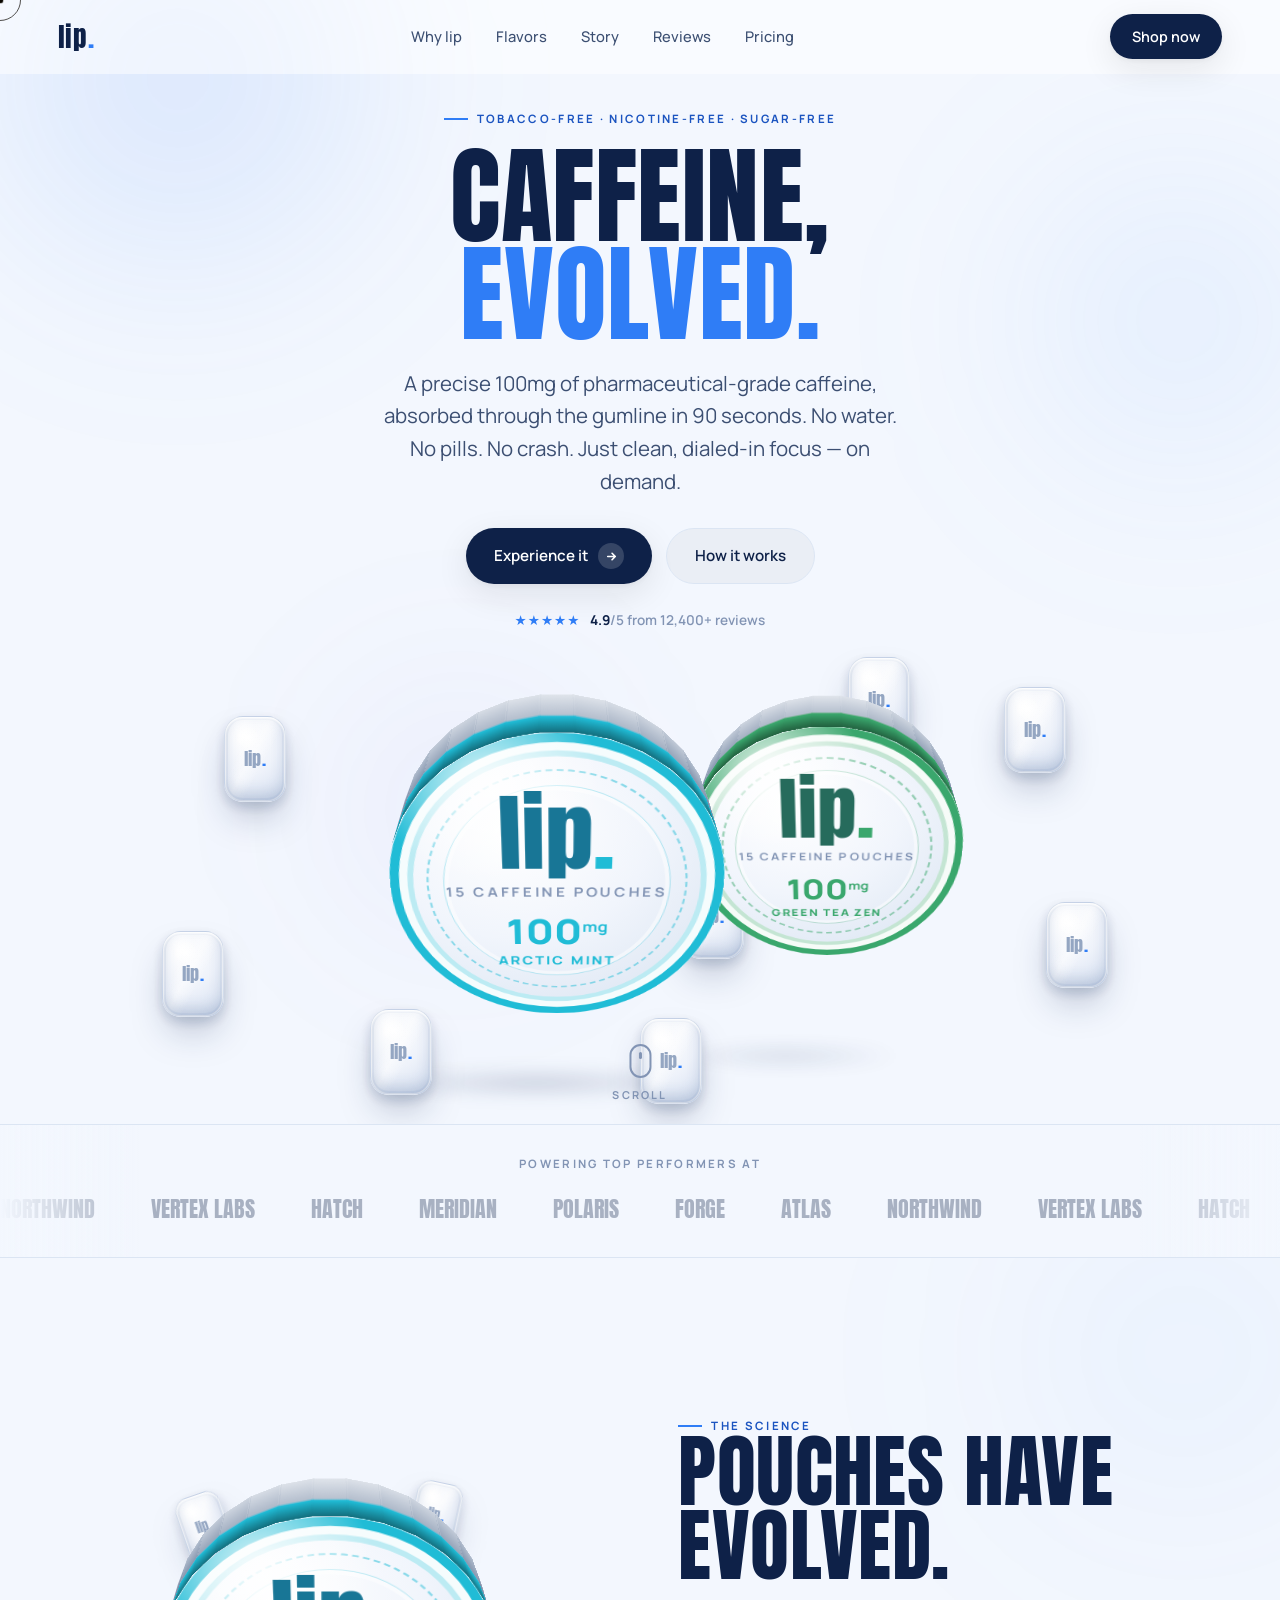
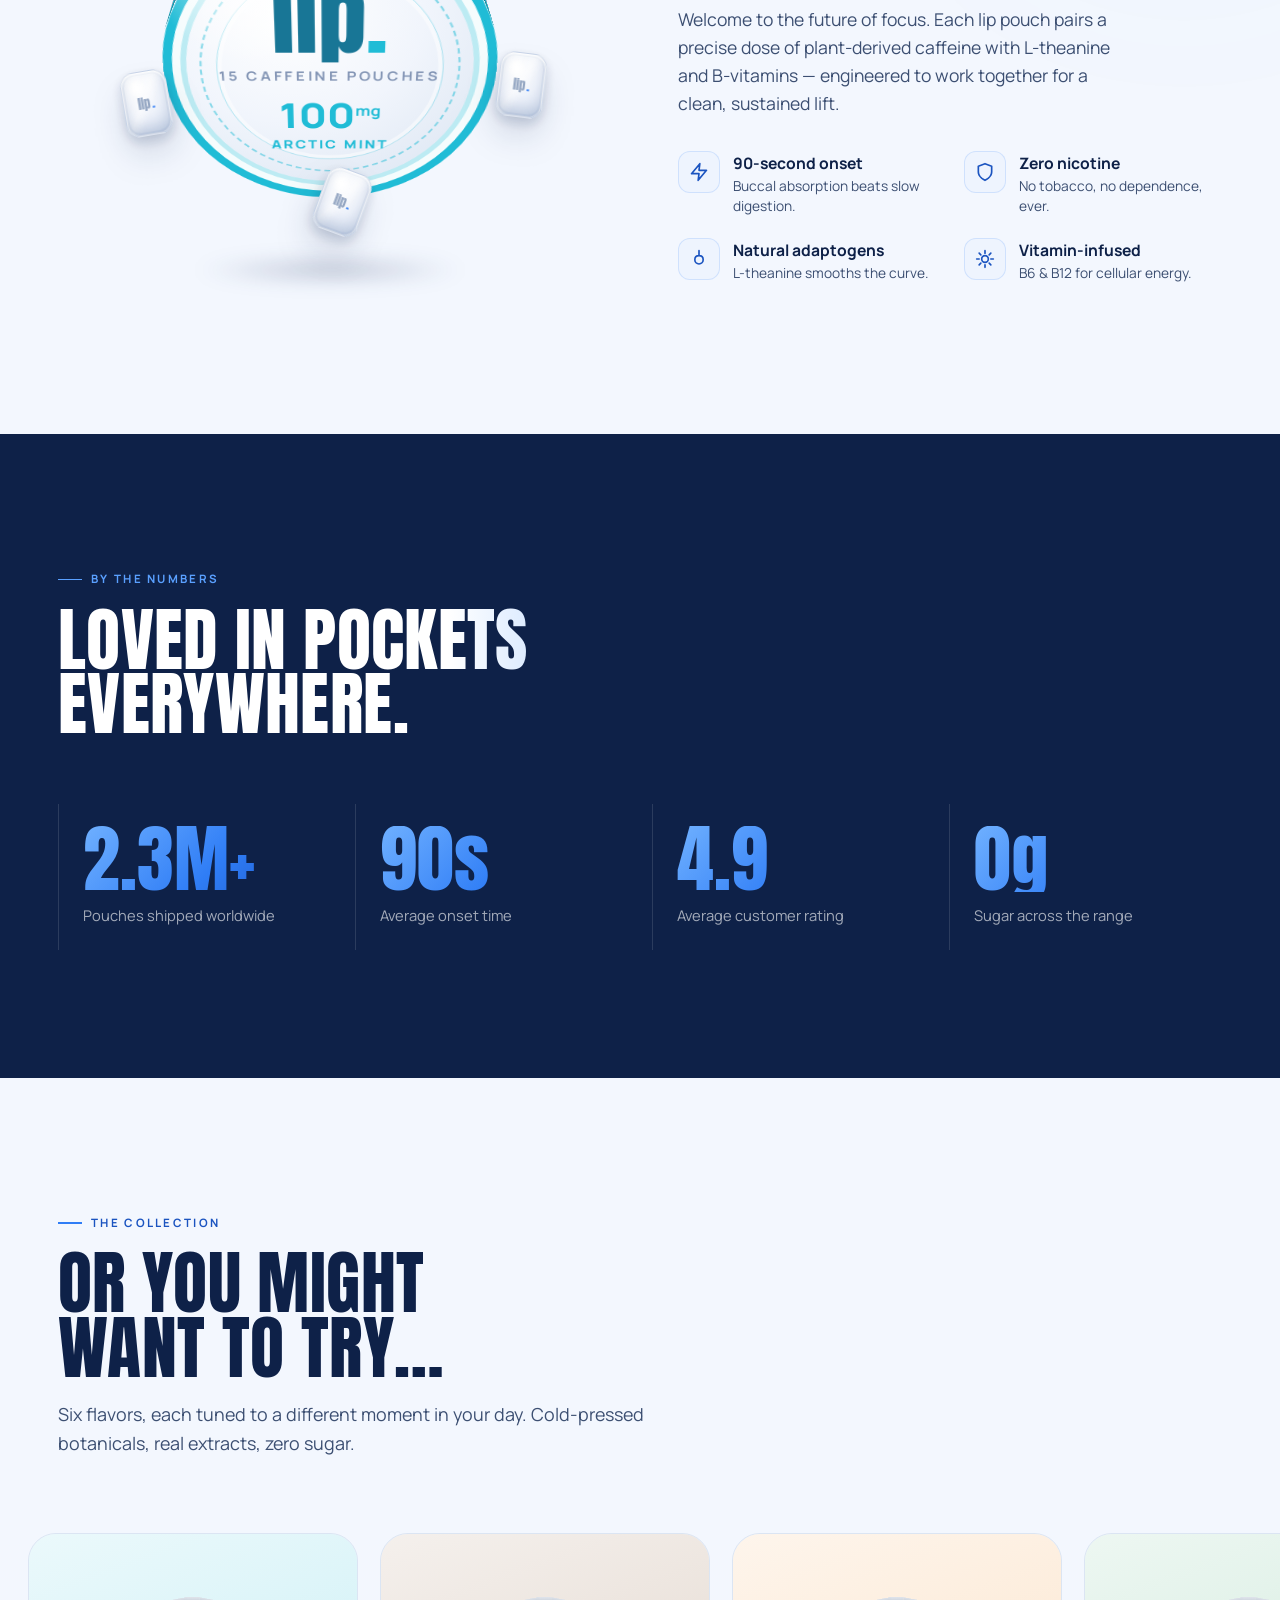
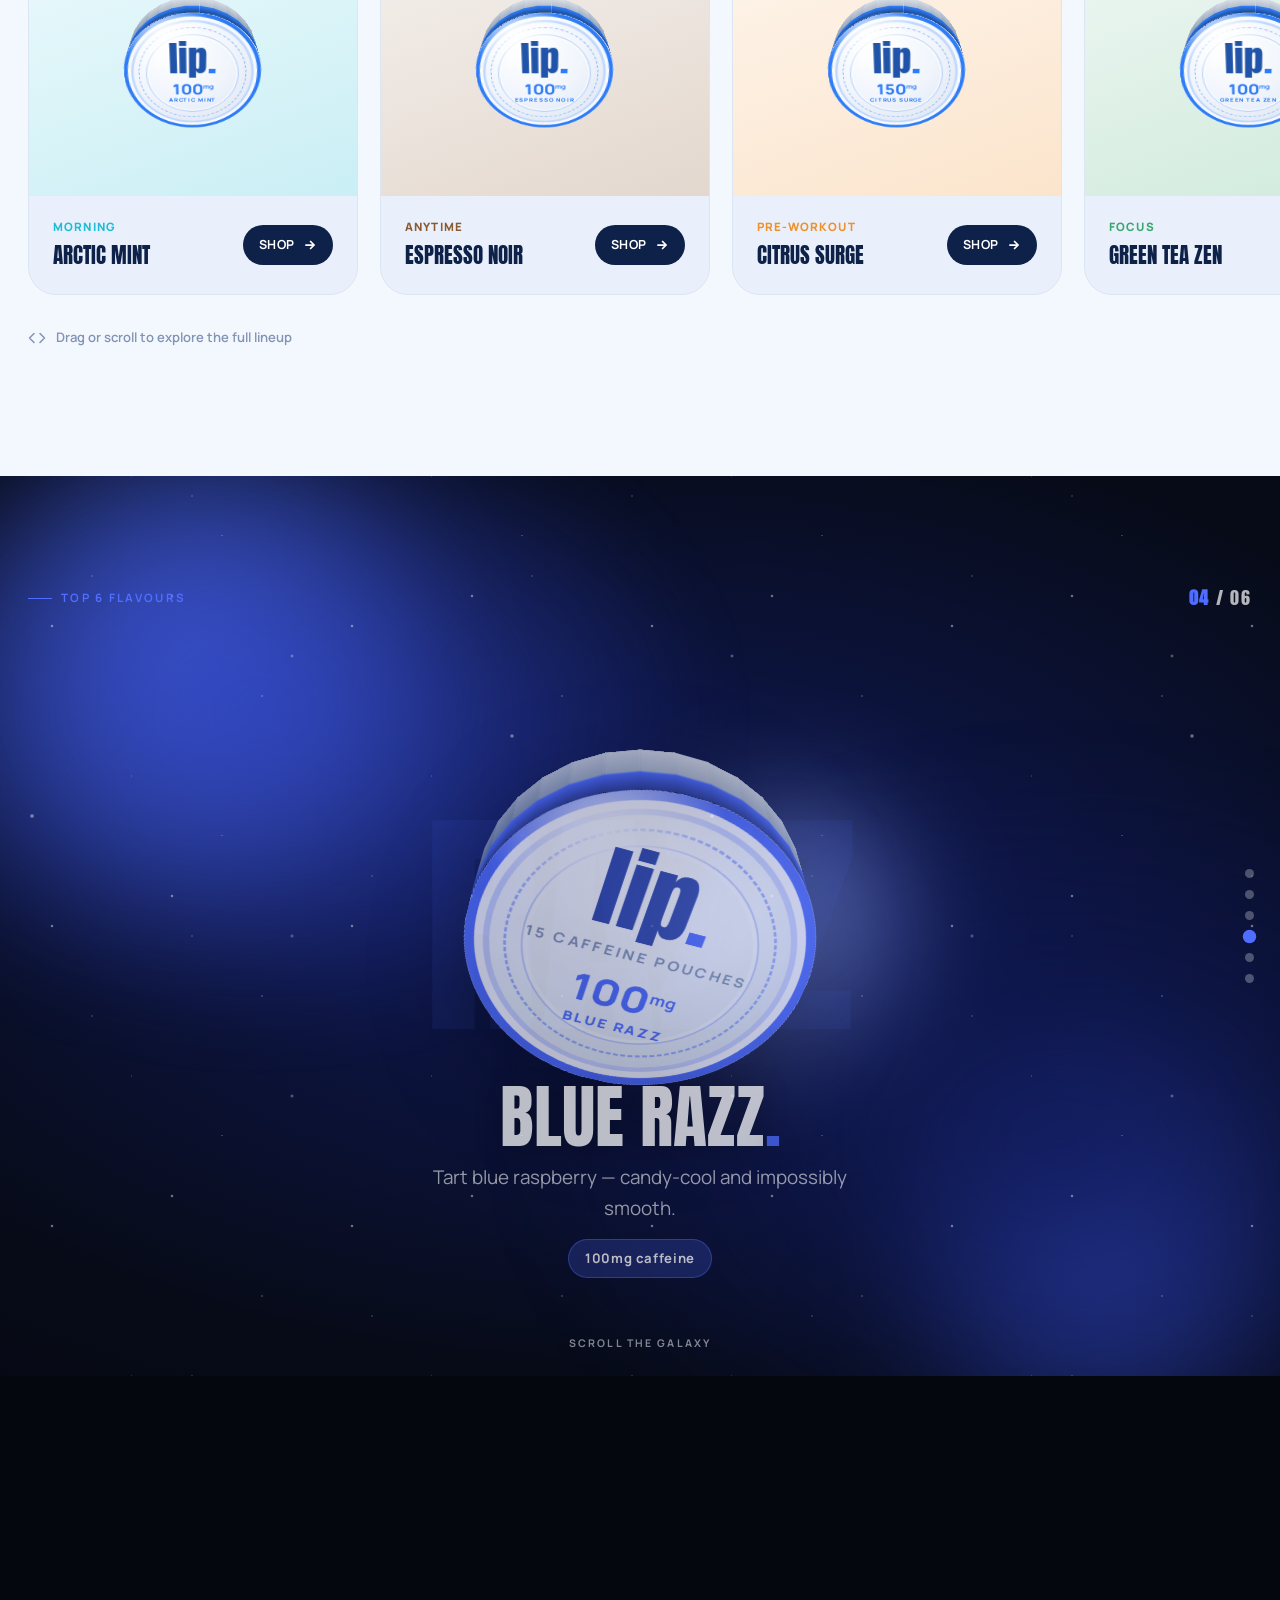
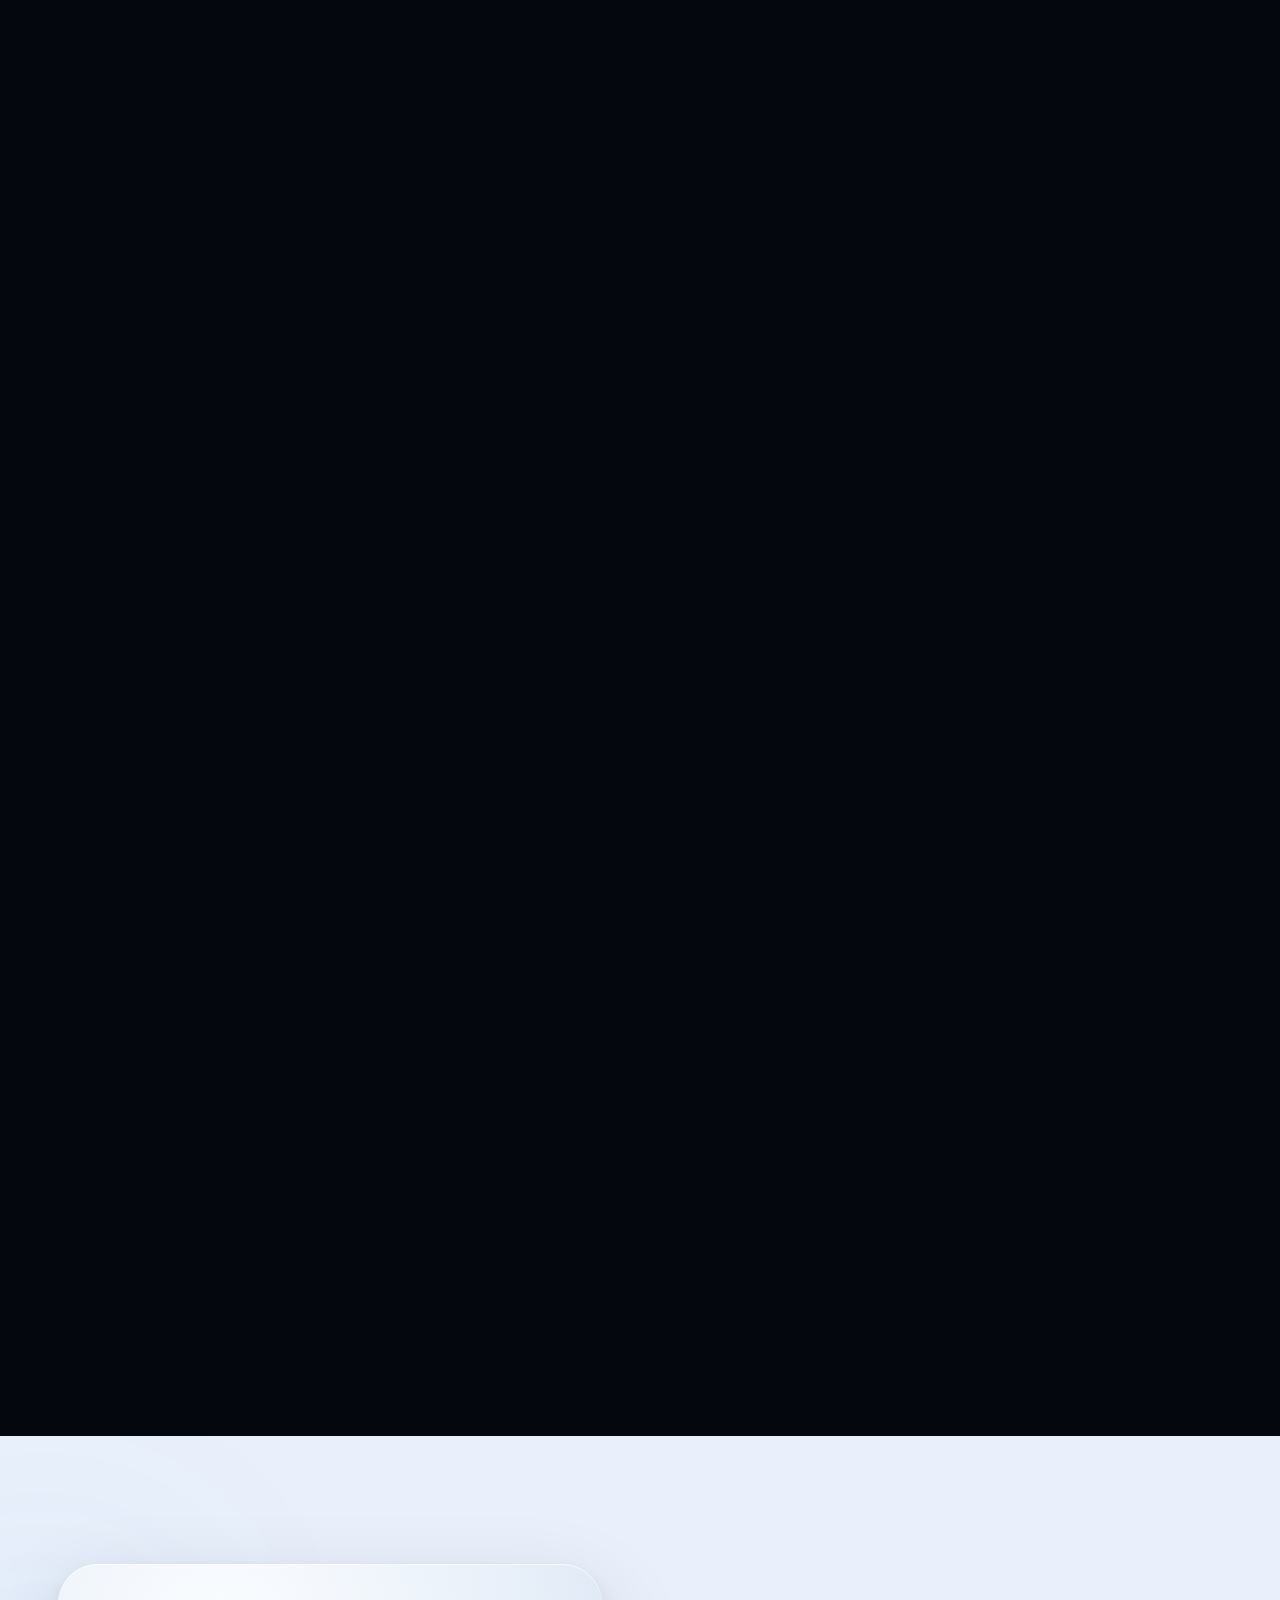
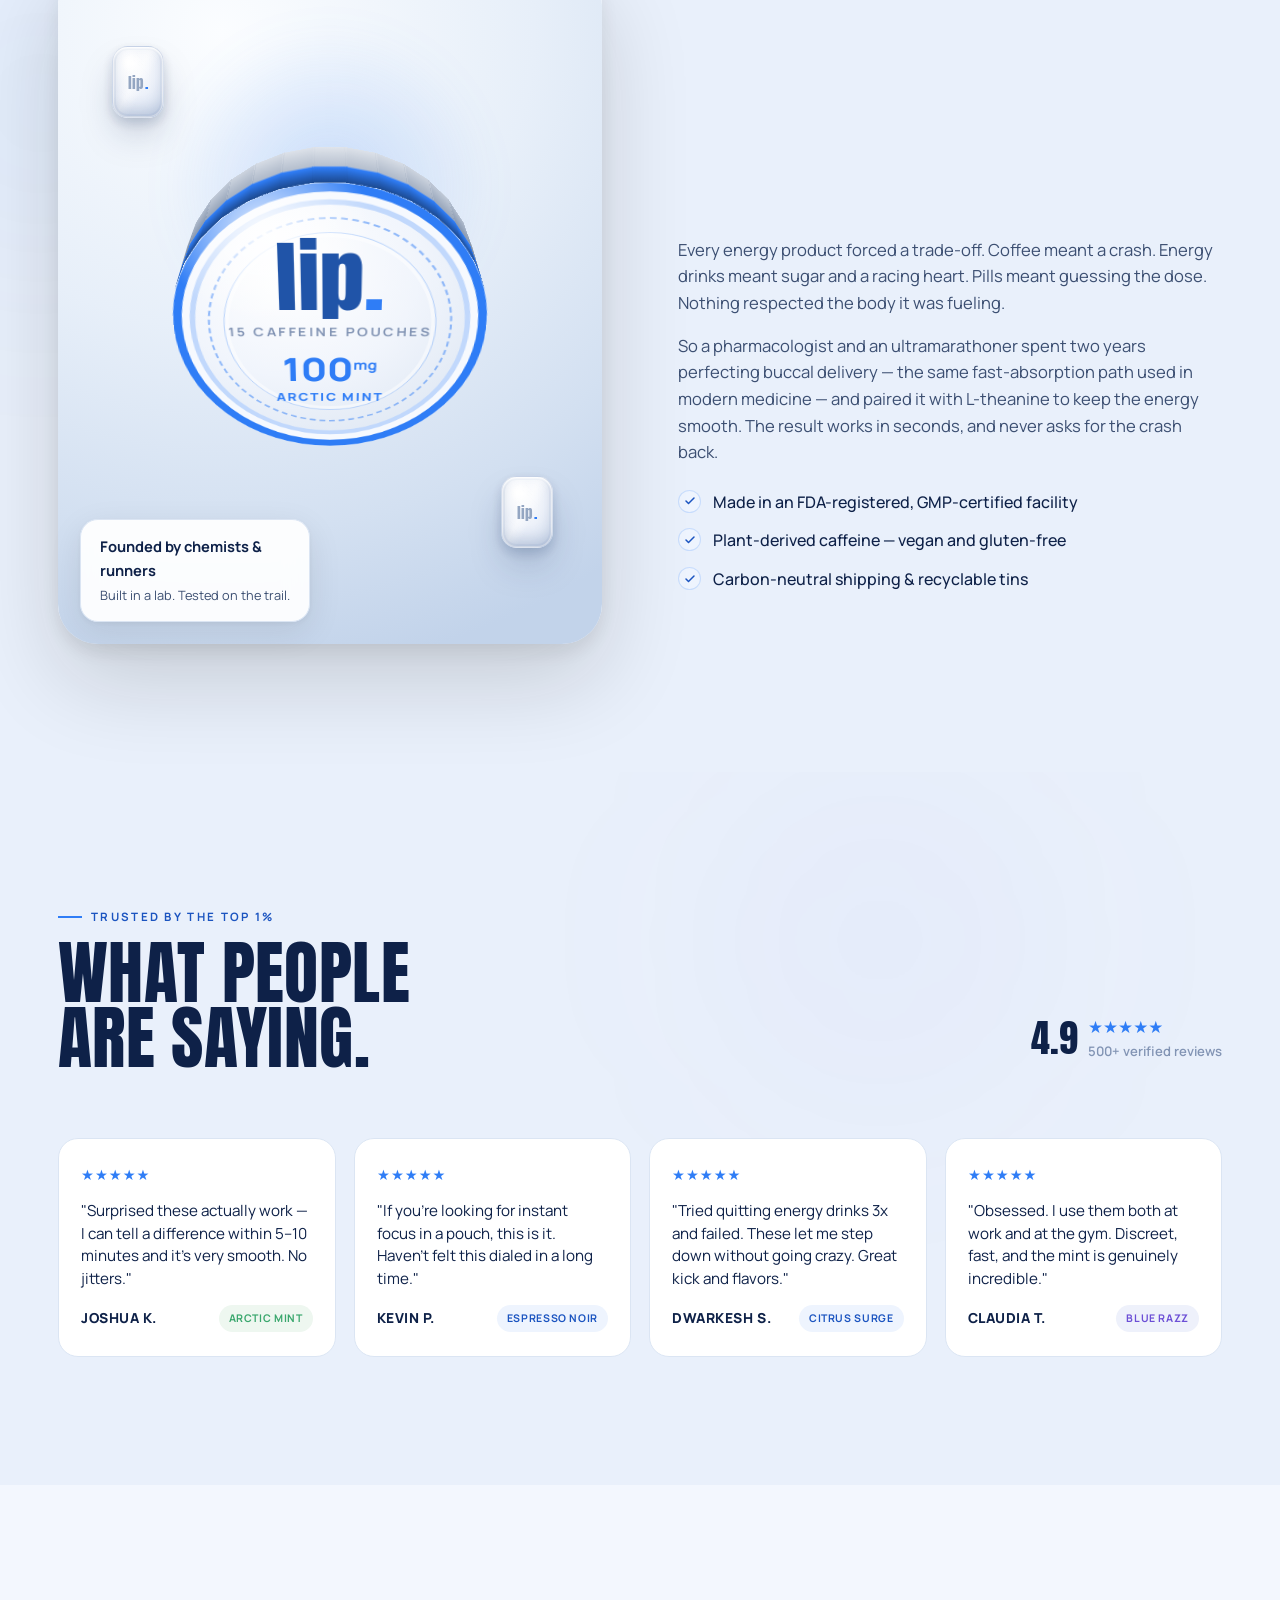
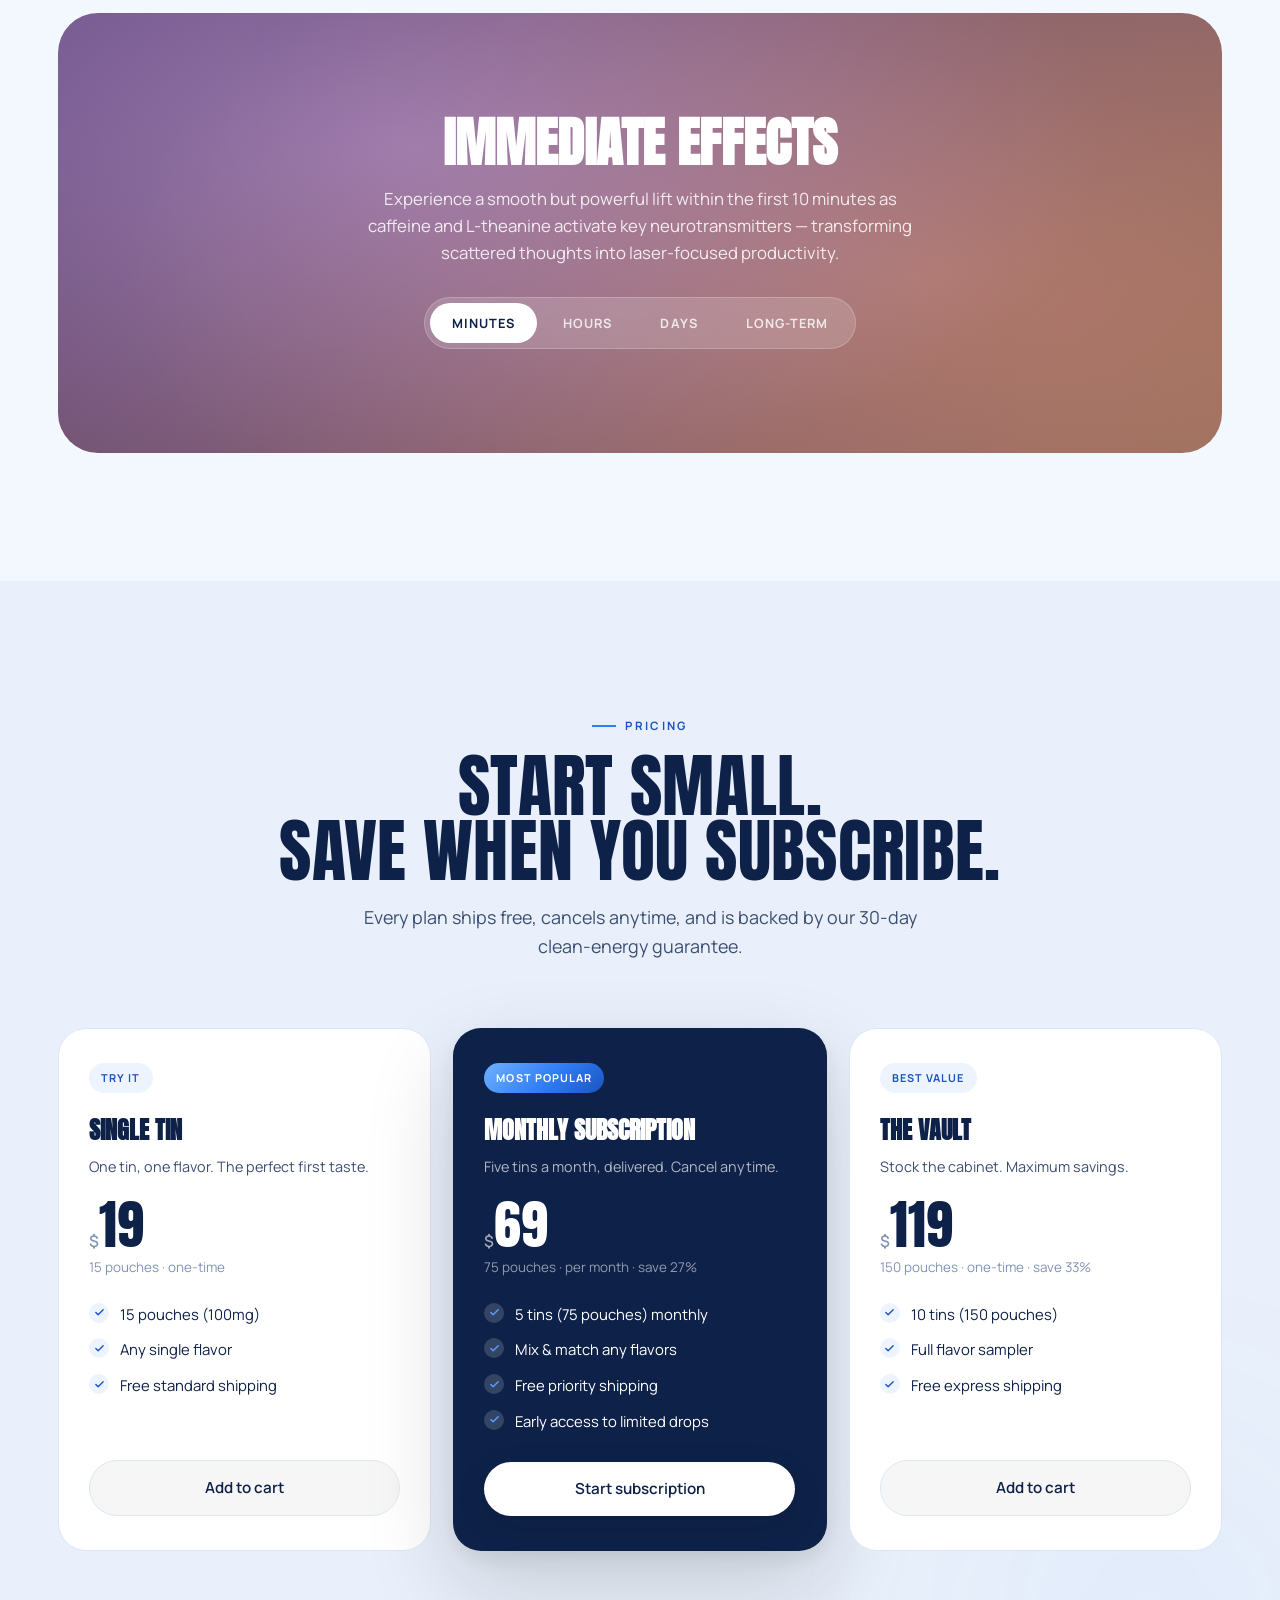
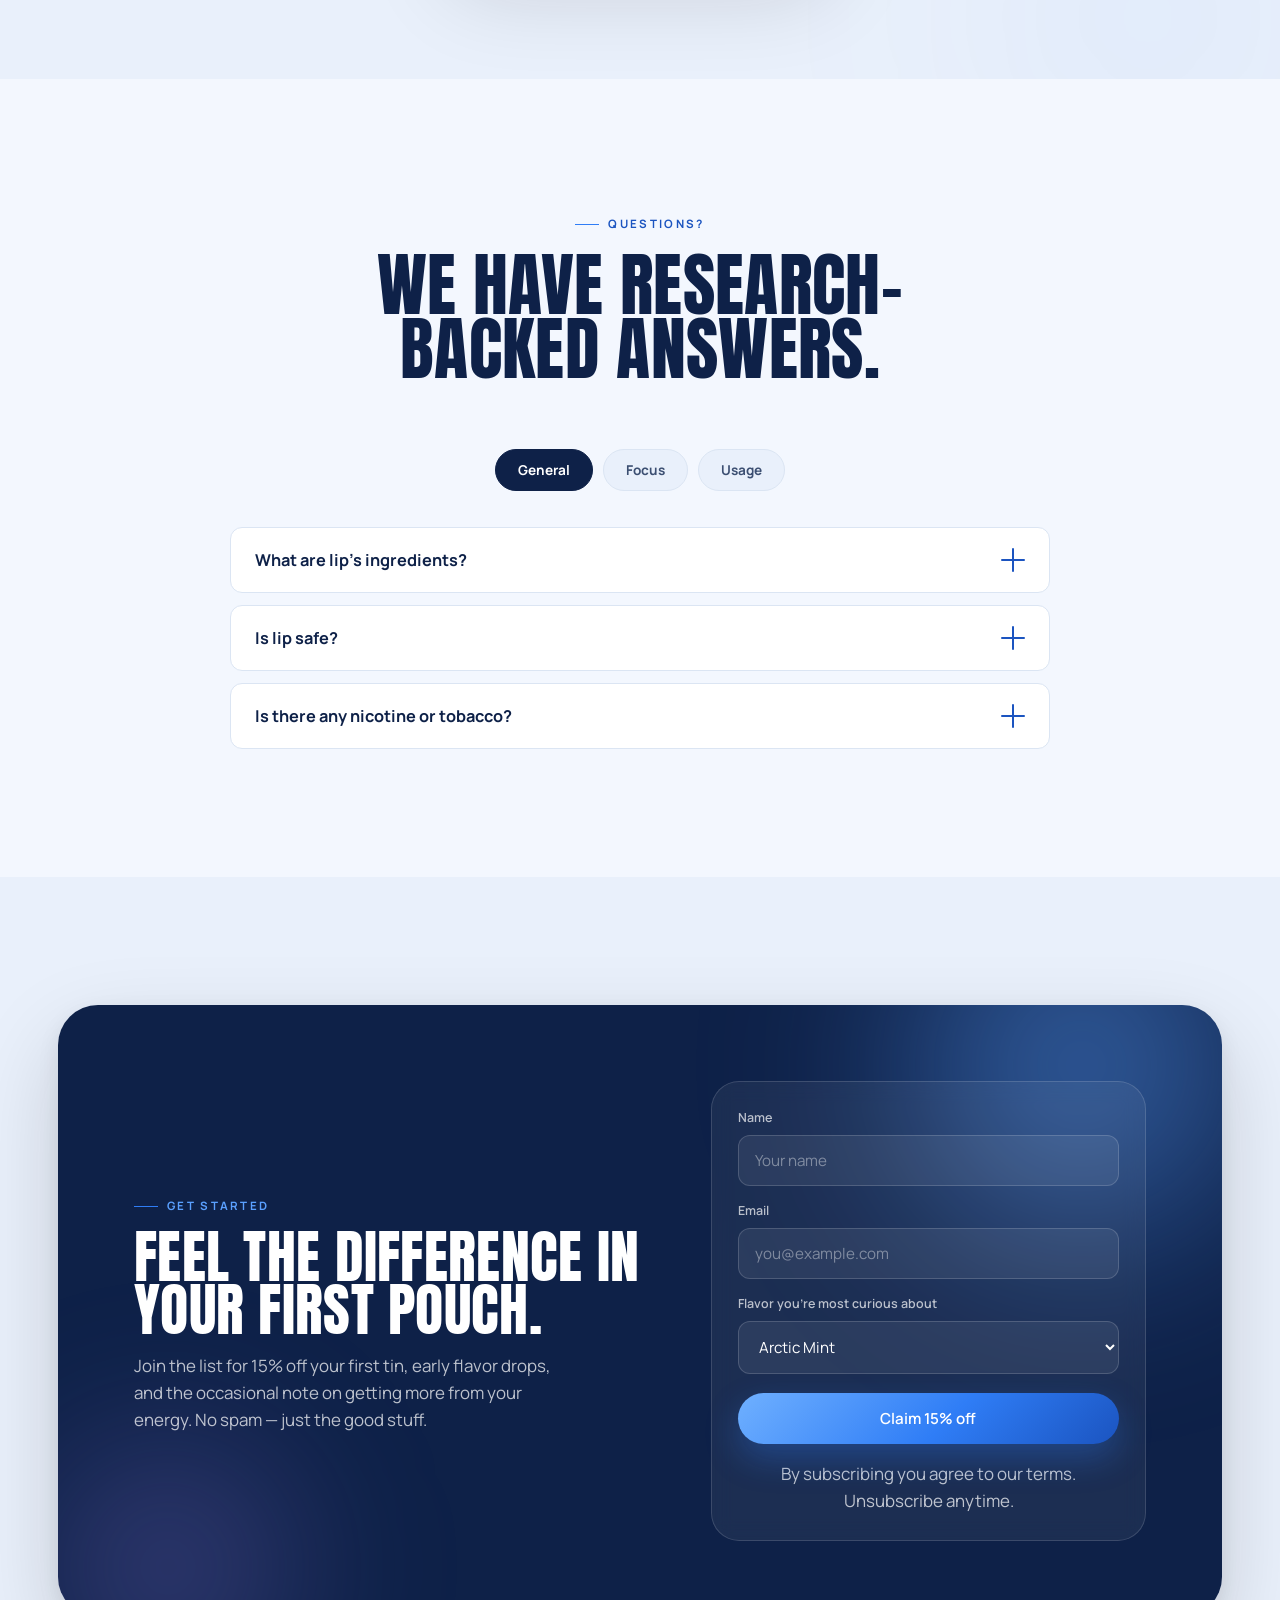
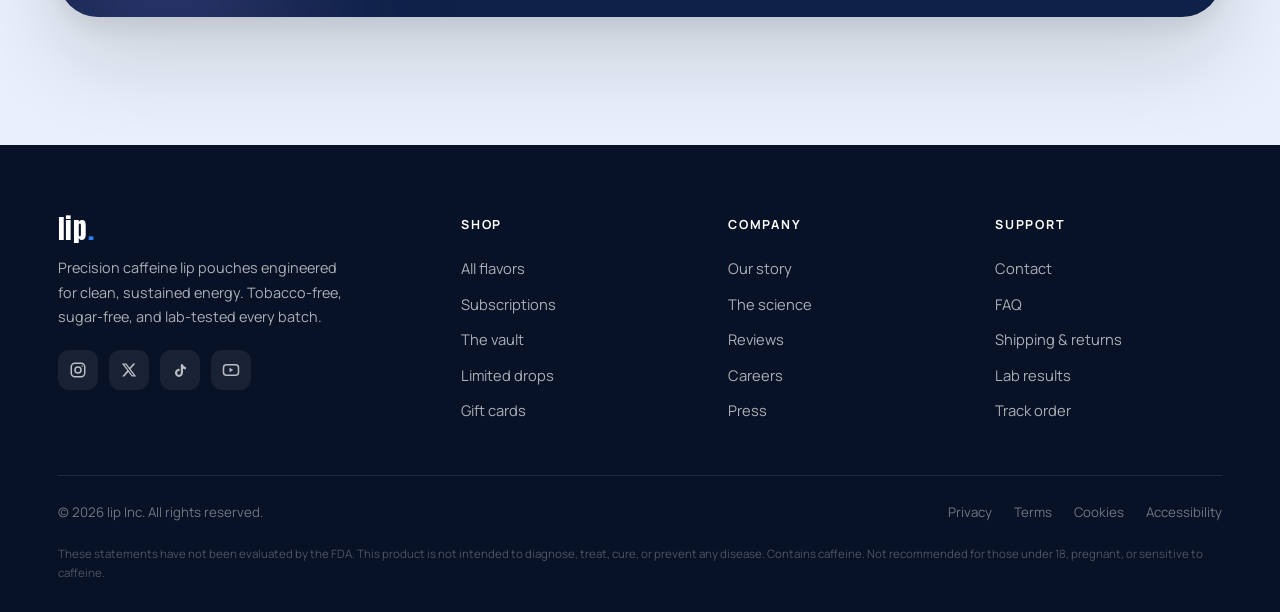
==== commit ce3e7397: "Add site-wide animation upgrades across all sections Co-Authored-By: Claude Sonnet 4.6 <noreply@anth" ====
--- a/index.html
+++ b/index.html
@@ -466,6 +466,113 @@
 .flv-scrollcue{position:absolute;bottom:24px;left:50%;transform:translateX(-50%);color:rgba(255,255,255,.5);font-size:.66rem;letter-spacing:.2em;text-transform:uppercase;font-weight:700;z-index:4;animation:cueBob 1.8s ease-in-out infinite}
 @keyframes cueBob{0%,100%{transform:translate(-50%,0)}50%{transform:translate(-50%,6px)}}
 
+/* ============================================================ ANIMATION UPGRADES */
+
+/* Progress bar shimmer */
+#progress{background:linear-gradient(90deg,var(--accent-deep),var(--accent-2),#a78bfa,var(--accent-2),var(--accent-deep));background-size:300% 100%;animation:progressShimmer 2.4s linear infinite}
+@keyframes progressShimmer{0%{background-position:100% 0}100%{background-position:-100% 0}}
+
+/* Marquee edge fades */
+.marquee{position:relative}
+.marquee::before,.marquee::after{content:"";position:absolute;top:0;bottom:0;width:140px;z-index:2;pointer-events:none}
+.marquee::before{left:0;background:linear-gradient(to right,var(--bg),transparent)}
+.marquee::after{right:0;background:linear-gradient(to left,var(--bg),transparent)}
+
+/* Hero animated blobs */
+.hero-blob{position:absolute;border-radius:50%;filter:blur(88px);pointer-events:none;z-index:-1;will-change:transform}
+.hb1{width:560px;height:560px;background:radial-gradient(circle,rgba(47,125,246,.16),transparent 68%);top:-18%;left:-8%;animation:blobDrift1 22s ease-in-out infinite}
+.hb2{width:460px;height:460px;background:radial-gradient(circle,rgba(90,160,255,.12),transparent 68%);top:8%;right:-10%;animation:blobDrift2 28s ease-in-out infinite 4s}
+.hb3{width:360px;height:360px;background:radial-gradient(circle,rgba(108,79,214,.09),transparent 68%);bottom:12%;left:22%;animation:blobDrift3 19s ease-in-out infinite 8s}
+@keyframes blobDrift1{0%,100%{transform:translate(0,0)}33%{transform:translate(70px,-55px)}66%{transform:translate(-45px,65px)}}
+@keyframes blobDrift2{0%,100%{transform:translate(0,0)}40%{transform:translate(-65px,45px)}75%{transform:translate(55px,-55px)}}
+@keyframes blobDrift3{0%,100%{transform:translate(0,0)}50%{transform:translate(45px,-55px)}}
+
+/* Hero h1 subtle glow cycle */
+@keyframes h1Glow{0%,100%{text-shadow:none}50%{text-shadow:0 0 80px rgba(47,125,246,.2)}}
+.hero.loaded h1{animation:h1Glow 6s ease-in-out 1.4s infinite}
+
+/* Section ambient blobs */
+.section-blob{position:absolute;border-radius:50%;filter:blur(110px);pointer-events:none;z-index:0}
+.evolved .section-blob{width:500px;height:500px;background:radial-gradient(circle,rgba(47,125,246,.07),transparent 68%);top:-20%;right:-12%;animation:blobDrift1 26s ease-in-out infinite}
+.story .section-blob{width:440px;height:440px;background:radial-gradient(circle,rgba(47,125,246,.08),transparent 68%);top:5%;left:-14%;animation:blobDrift2 20s ease-in-out infinite}
+.pricing .section-blob{width:520px;height:520px;background:radial-gradient(circle,rgba(47,125,246,.06),transparent 68%);bottom:-18%;right:-10%;animation:blobDrift3 28s ease-in-out infinite}
+.testi .section-blob{width:480px;height:480px;background:radial-gradient(circle,rgba(108,79,214,.05),transparent 68%);top:-10%;left:50%;animation:blobDrift1 24s ease-in-out infinite 5s}
+.evolved .container,.story .container,.pricing .container,.testi .container{position:relative;z-index:1}
+.evolved,.story,.pricing,.testi{overflow:hidden}
+
+/* Feat icon bounce-in on reveal */
+@keyframes iconBounce{0%{transform:scale(.55) rotate(-14deg);opacity:0}55%{transform:scale(1.22) rotate(6deg);opacity:1}75%{transform:scale(.95) rotate(-2deg)}100%{transform:scale(1) rotate(0)}}
+.feat[data-reveal].in .ic{animation:iconBounce .7s var(--ease-out) calc(var(--fi,0)*80ms + 180ms) both}
+
+/* Product card shine sweep */
+.pcard .top{overflow:hidden;position:relative}
+.pcard .top::after{content:"";position:absolute;inset:0;background:linear-gradient(110deg,transparent 36%,rgba(255,255,255,.38) 50%,transparent 64%);transform:translateX(-120%) skewX(-6deg);transition:none;z-index:2;pointer-events:none}
+.pcard:hover .top::after{transform:translateX(170%) skewX(-6deg);transition:transform .78s var(--ease-out)}
+
+/* Story checkmark draw */
+.story-list .chk svg path{stroke-dasharray:26;stroke-dashoffset:26;transition:stroke-dashoffset .55s var(--ease-out)}
+.story-list li[data-reveal].in .chk svg path{stroke-dashoffset:0}
+
+/* Testimonial: gradient glow border + star pop */
+.quote{position:relative;z-index:0}
+.quote::before{content:"";position:absolute;inset:-1.5px;border-radius:calc(var(--r-md) + 1.5px);background:linear-gradient(135deg,var(--accent),var(--blue),var(--accent));opacity:0;z-index:-1;transition:opacity .5s var(--ease-out)}
+.quote:hover::before{opacity:.5}
+@keyframes starPop{0%{transform:scale(0) rotate(-25deg);opacity:0}55%{transform:scale(1.28) rotate(5deg);opacity:1}100%{transform:scale(1) rotate(0)}}
+.quote[data-reveal].in .stars{animation:starPop .5s var(--ease-out) .4s both}
+
+/* Stat number glow on count-up */
+@keyframes numGlow{0%{text-shadow:none}45%{text-shadow:0 0 50px rgba(47,125,246,.55)}100%{text-shadow:none}}
+.stat[data-reveal].in .num{animation:numGlow 1.4s var(--ease-out) .6s both}
+
+/* Stats heading shimmer */
+@keyframes headingShimmer{0%{background-position:150% 50%}100%{background-position:-50% 50%}}
+.stats .section-head h2{background:linear-gradient(90deg,#ffffff 20%,#5aa0ff 40%,#ffffff 55%,#5aa0ff 70%,#ffffff 90%);background-size:250% 100%;-webkit-background-clip:text;background-clip:text;color:transparent;animation:headingShimmer 5s linear infinite}
+
+/* Floating particles in stats */
+@keyframes particleRise{0%{transform:translateY(0) scale(0);opacity:0}15%{opacity:1;transform:translateY(-10px) scale(1)}85%{opacity:.5}100%{transform:translateY(-140px) scale(.4) rotate(360deg);opacity:0}}
+.stats-particle{position:absolute;width:4px;height:4px;border-radius:50%;background:var(--accent-2);pointer-events:none;animation:particleRise linear infinite;opacity:0}
+.stats{position:relative;overflow:hidden}
+
+/* Pricing featured: animated glow ring */
+@keyframes planGlow{0%,100%{box-shadow:var(--shadow-lg),0 0 0 0 rgba(47,125,246,.0),0 0 40px rgba(47,125,246,.1)}50%{box-shadow:var(--shadow-lg),0 0 0 10px rgba(47,125,246,.07),0 0 70px rgba(47,125,246,.2)}}
+.plan.featured{animation:planGlow 4s ease-in-out infinite}
+.plan.featured:hover{animation:none;transform:translateY(-8px);box-shadow:var(--shadow-lg),0 0 0 12px rgba(47,125,246,.1),0 0 80px rgba(47,125,246,.25)}
+
+/* CTA glow movement */
+@keyframes ctaGlowMove{0%,100%{transform:translate(0,0) scale(1)}33%{transform:translate(-80px,50px) scale(1.25)}66%{transform:translate(60px,-60px) scale(.88)}}
+.cta-box .glow{animation:ctaGlowMove 12s ease-in-out infinite}
+/* second orbiting glow */
+.cta-box .glow2{position:absolute;width:380px;height:380px;border-radius:50%;filter:blur(70px);background:radial-gradient(circle,rgba(167,139,250,.3),transparent 70%);bottom:-140px;left:-80px;animation:ctaGlowMove 16s ease-in-out infinite reverse 5s}
+
+/* Button ripple */
+.btn{overflow:hidden}
+@keyframes rippleAnim{to{transform:scale(5);opacity:0}}
+.btn-ripple{position:absolute;border-radius:50%;background:rgba(255,255,255,.3);width:64px;height:64px;margin-left:-32px;margin-top:-32px;transform:scale(0);animation:rippleAnim .65s linear;pointer-events:none}
+
+/* FAQ: accent underline on open */
+.acc-q{position:relative}
+.acc-q::after{content:"";position:absolute;bottom:0;left:24px;right:24px;height:2px;background:var(--grad-accent);transform:scaleX(0);transform-origin:left;transition:transform .5s var(--ease-out);border-radius:2px}
+.acc.open .acc-q::after{transform:scaleX(1)}
+
+/* Social icons reveal stagger */
+@keyframes socialIn{from{opacity:0;transform:translateY(14px) scale(.78)}to{opacity:1;transform:none}}
+.socials a{opacity:0}
+.socials.revealed a:nth-child(1){animation:socialIn .5s var(--ease-out) .05s both}
+.socials.revealed a:nth-child(2){animation:socialIn .5s var(--ease-out) .13s both}
+.socials.revealed a:nth-child(3){animation:socialIn .5s var(--ease-out) .21s both}
+.socials.revealed a:nth-child(4){animation:socialIn .5s var(--ease-out) .29s both}
+
+/* Footer brand pulse */
+@keyframes brandPulse{0%,100%{opacity:1}60%{opacity:.75}}
+.footer .brand{display:inline-flex;animation:brandPulse 5s ease-in-out infinite}
+.footer .brand:hover{animation:none;opacity:1}
+
+/* Reveal: left/right variants */
+[data-reveal="left"]{opacity:0;transform:translateX(-38px);transition:opacity .9s var(--ease-out),transform .9s var(--ease-out)}
+[data-reveal="right"]{opacity:0;transform:translateX(38px);transition:opacity .9s var(--ease-out),transform .9s var(--ease-out)}
+[data-reveal="scale"]{opacity:0;transform:scale(.93);transition:opacity .85s var(--ease-out),transform .85s var(--ease-out)}
+[data-reveal="left"].in,[data-reveal="right"].in,[data-reveal="scale"].in{opacity:1;transform:none}
+
 /* ============================================================ RESPONSIVE */
 @media (max-width:980px){
   .evolved .container,.story .container{grid-template-columns:1fr;gap:44px}
@@ -526,6 +633,9 @@
 <!-- HERO -->
 <section class="hero" id="hero">
   <div class="hero-bg" data-parallax="0.16" aria-hidden="true"></div>
+  <div class="hero-blob hb1" aria-hidden="true"></div>
+  <div class="hero-blob hb2" aria-hidden="true"></div>
+  <div class="hero-blob hb3" aria-hidden="true"></div>
 
   <span class="eyebrow hero-eyebrow reveal-up d1">Tobacco-free · Nicotine-free · Sugar-free</span>
   <h1 class="display reveal-up d1">Caffeine,<br><span class="amber">evolved.</span></h1>
@@ -796,6 +906,7 @@
   <div class="container">
     <div class="cta-box" data-reveal>
       <div class="glow" aria-hidden="true"></div>
+      <div class="glow2" aria-hidden="true"></div>
       <div class="inner">
         <div>
           <span class="eyebrow" style="color:var(--accent-2)">Get started</span>
@@ -1097,6 +1208,75 @@
     b.addEventListener('click',function(){document.querySelectorAll('.faq .tabs button').forEach(function(x){x.classList.remove('active');});b.classList.add('active');renderFaq(b.getAttribute('data-faq'));});
   });
 
+  /* ---- ANIMATION UPGRADES ---- */
+
+  /* Section blobs: inject dynamically */
+  ['.evolved','.story','.pricing','.testi'].forEach(function(sel){
+    var sec=document.querySelector(sel);
+    if(sec){var b=document.createElement('div');b.className='section-blob';b.setAttribute('aria-hidden','true');sec.insertBefore(b,sec.firstChild);}
+  });
+
+  /* Feat icon stagger index */
+  document.querySelectorAll('.feat[data-reveal]').forEach(function(el,i){el.style.setProperty('--fi',i);});
+
+  /* Button ripple */
+  document.querySelectorAll('.btn').forEach(function(btn){
+    btn.addEventListener('click',function(e){
+      var r=document.createElement('span');r.className='btn-ripple';
+      var rect=btn.getBoundingClientRect();
+      r.style.left=(e.clientX-rect.left)+'px';r.style.top=(e.clientY-rect.top)+'px';
+      btn.appendChild(r);r.addEventListener('animationend',function(){r.remove();});
+    });
+  });
+
+  /* Pricing plan 3D tilt on mousemove */
+  document.querySelectorAll('.plan').forEach(function(plan){
+    plan.addEventListener('mousemove',function(e){
+      if(reduce) return;
+      var rect=plan.getBoundingClientRect();
+      var dx=(e.clientX-rect.left-rect.width/2)/(rect.width/2);
+      var dy=(e.clientY-rect.top-rect.height/2)/(rect.height/2);
+      plan.style.transform='translateY(-8px) rotateX('+(dy*-4)+'deg) rotateY('+(dx*4)+'deg)';
+    });
+    plan.addEventListener('mouseleave',function(){plan.style.transform='';});
+  });
+
+  /* Spawn floating particles in stats section */
+  var statsSec=document.querySelector('.stats');
+  if(statsSec&&!reduce){
+    for(var pi=0;pi<16;pi++){
+      (function(idx){
+        var p=document.createElement('div');p.className='stats-particle';
+        p.style.left=(4+Math.random()*92)+'%';
+        p.style.bottom=(Math.random()*35)+'%';
+        p.style.animationDuration=(5+Math.random()*9)+'s';
+        p.style.animationDelay=(Math.random()*10)+'s';
+        var sz=(2+Math.random()*3.5);p.style.width=p.style.height=sz+'px';
+        p.style.opacity='0';
+        statsSec.appendChild(p);
+      })(pi);
+    }
+  }
+
+  /* Social icons stagger on scroll into view */
+  var socialsEl=document.querySelector('.footer .socials');
+  if(socialsEl){
+    var socIO=new IntersectionObserver(function(es){
+      es.forEach(function(e){if(e.isIntersecting){e.target.classList.add('revealed');socIO.unobserve(e.target);}});
+    },{threshold:.4});
+    socIO.observe(socialsEl);
+  }
+
+  /* Use left/right reveal on story section */
+  var storyVisual=document.querySelector('.story-visual[data-reveal]');
+  var storyCopy=document.querySelector('.story-copy .eyebrow[data-reveal]');
+  if(storyVisual) storyVisual.setAttribute('data-reveal','left');
+  if(storyCopy){
+    document.querySelectorAll('.story-copy [data-reveal]').forEach(function(el,i){
+      if(i%2===0) el.setAttribute('data-reveal','right');
+    });
+  }
+
   /* form */
   var form=document.getElementById('ctaForm');
   if(form){form.addEventListener('submit',function(e){e.preventDefault();var email=document.getElementById('email'),btn=document.getElementById('formBtnText');if(!email.value||!/^[^@\s]+@[^@\s]+\.[^@\s]+$/.test(email.value)){email.focus();email.style.borderColor='#ff8a8a';return;}btn.textContent='You’re in — check your inbox ✦';form.querySelector('button').style.background='linear-gradient(135deg,#3aa76d,#2c8455)';setTimeout(function(){form.reset();},200);});}
